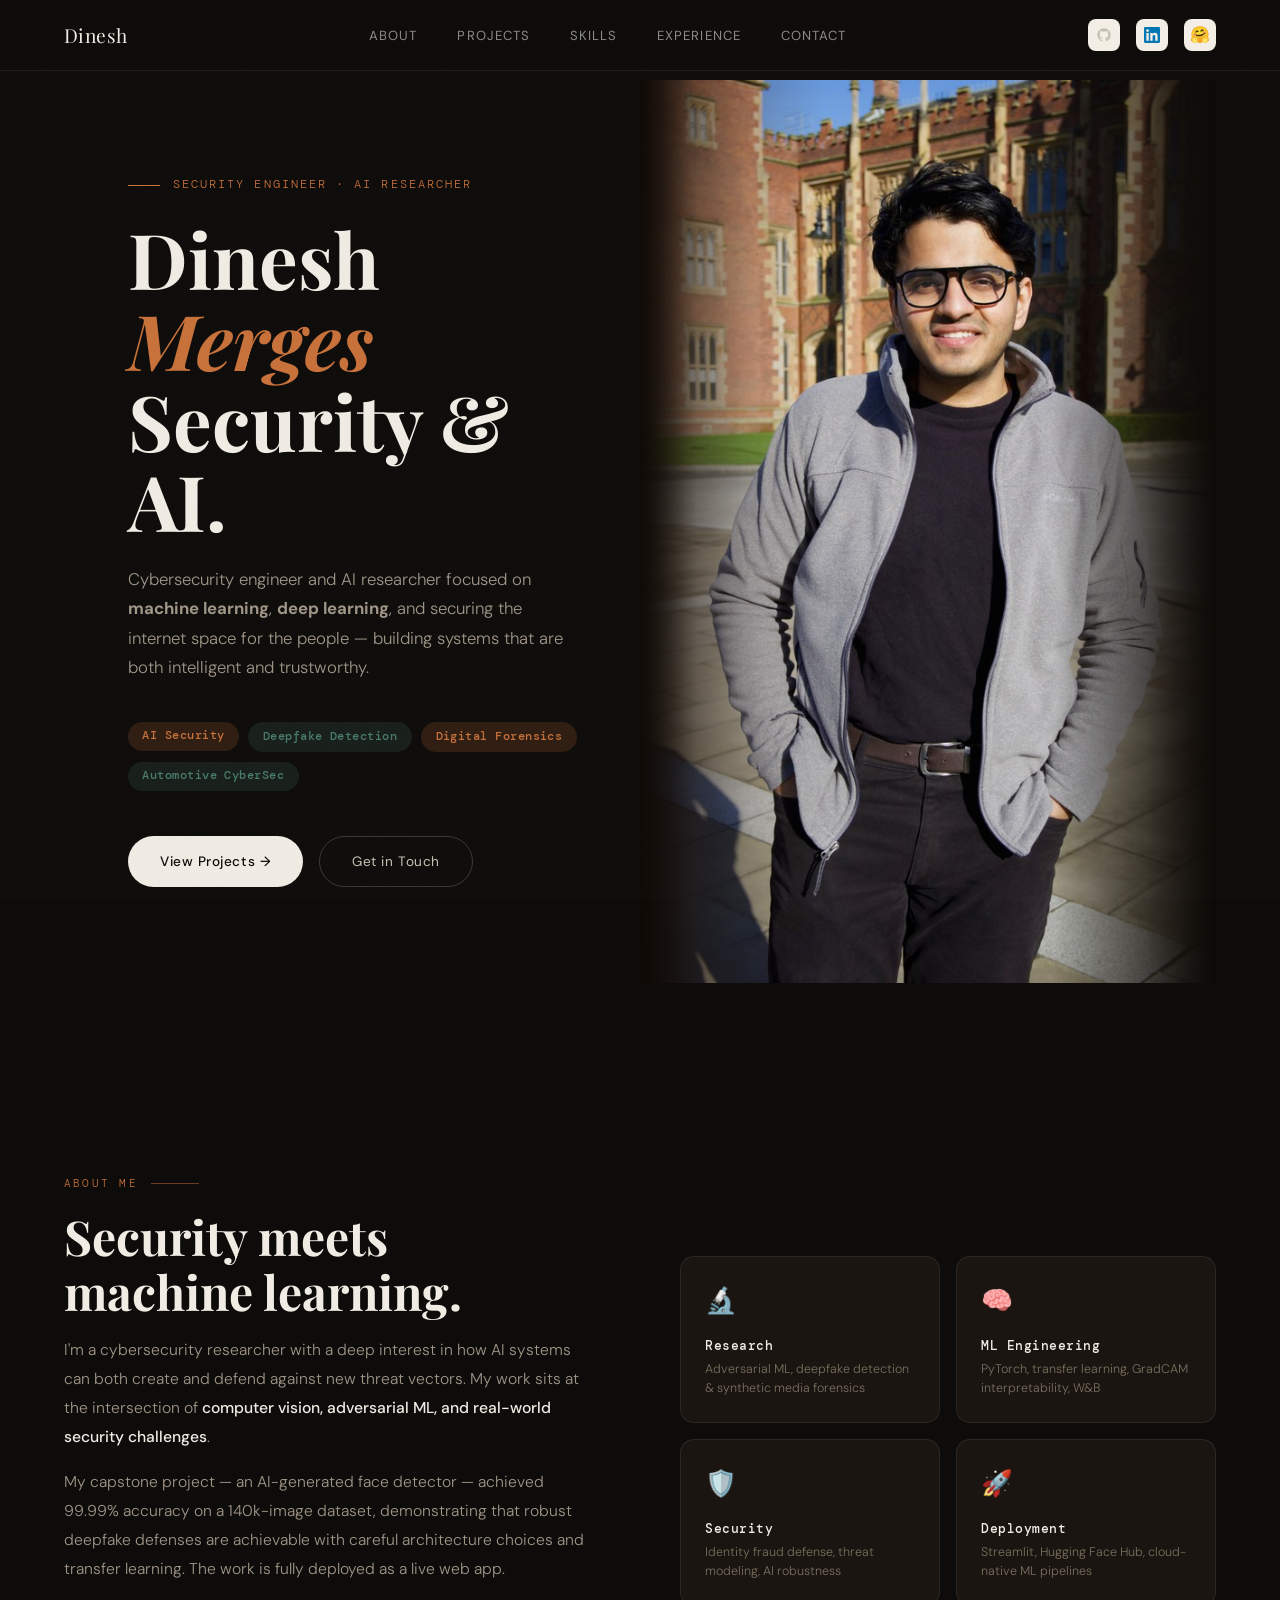
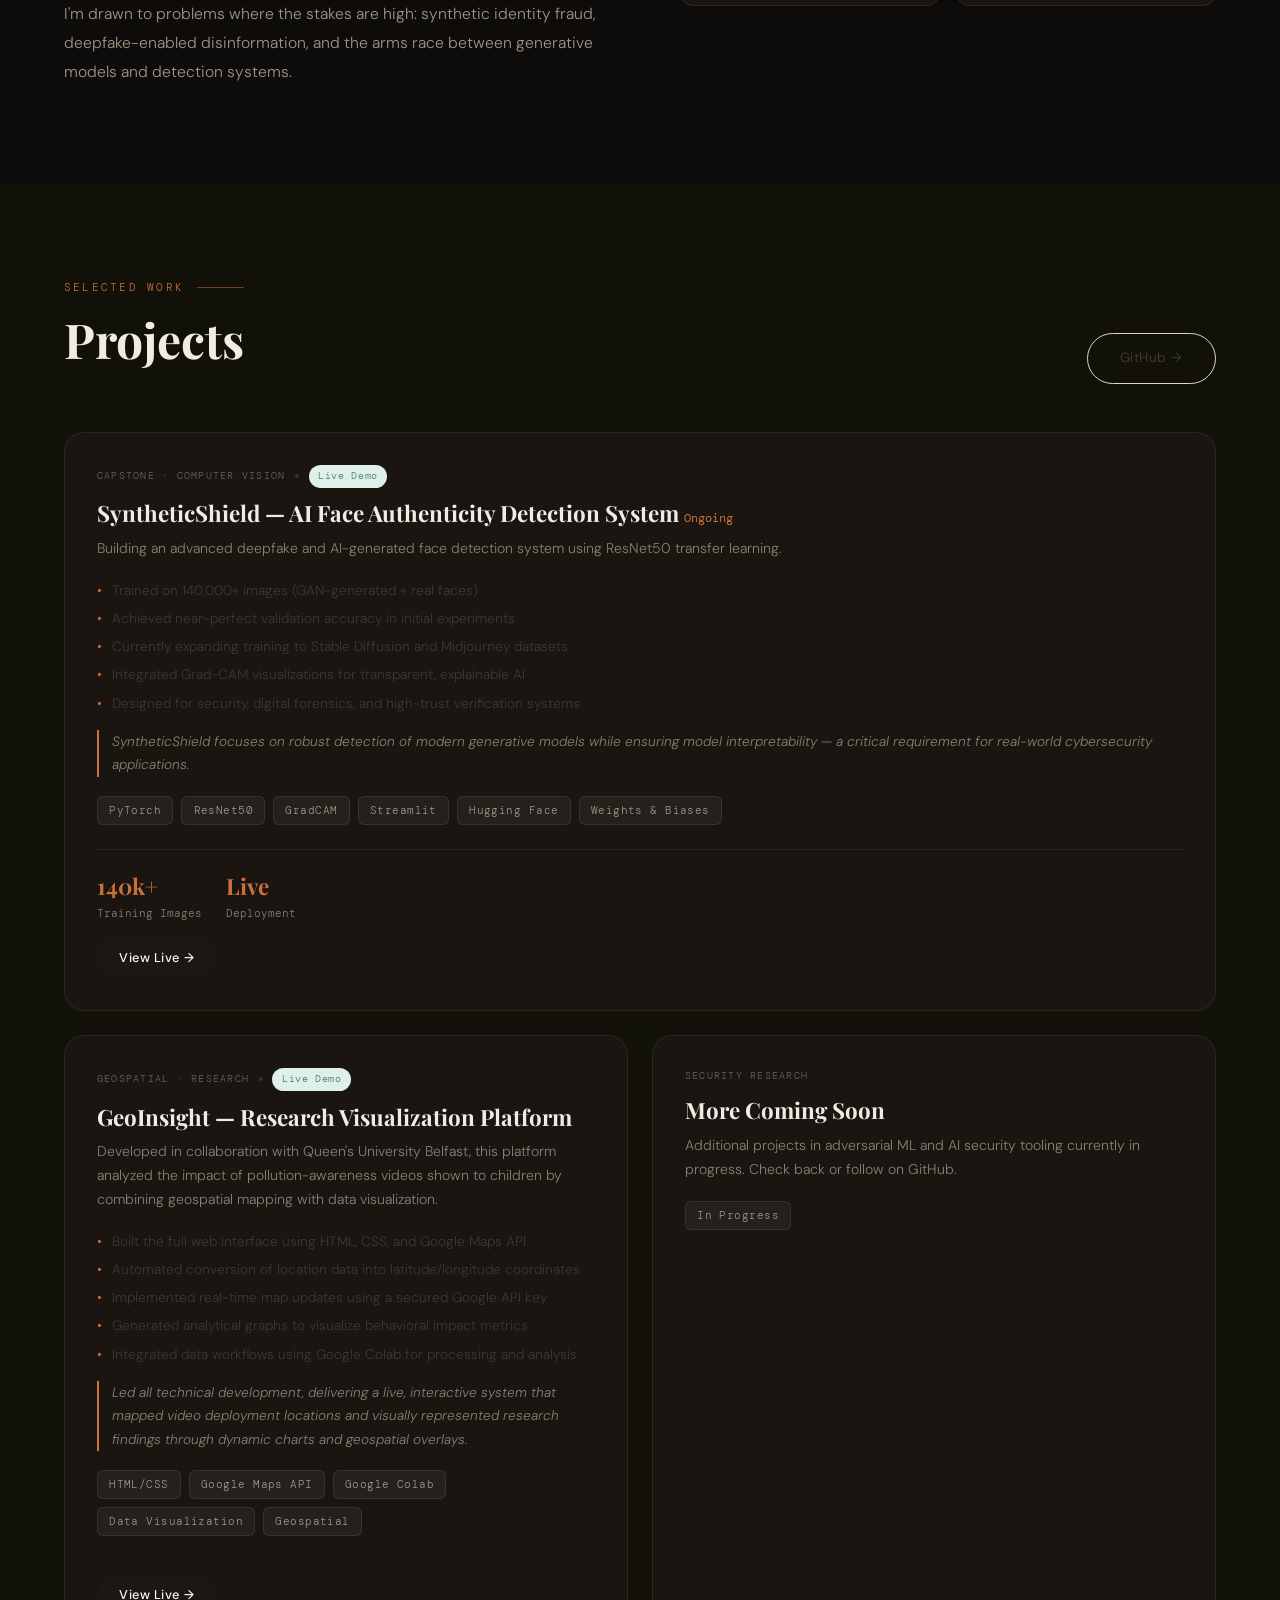
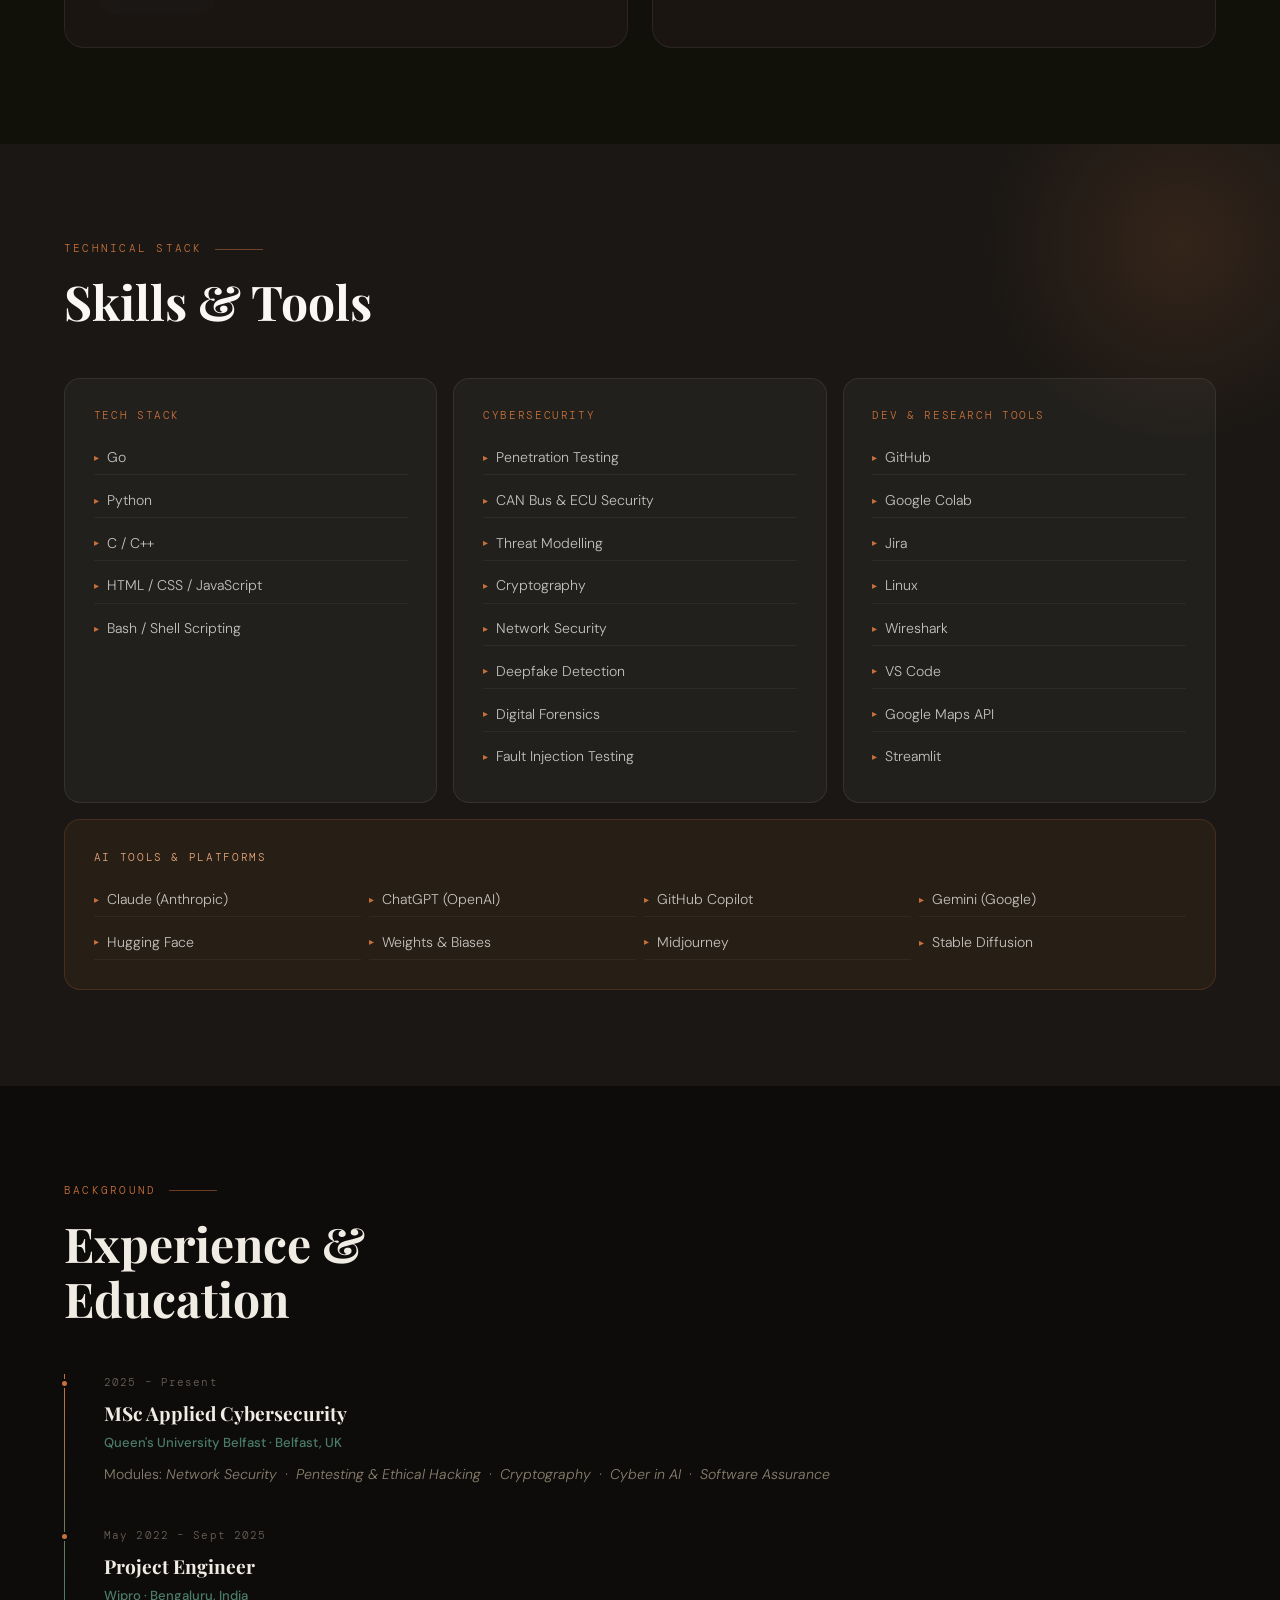
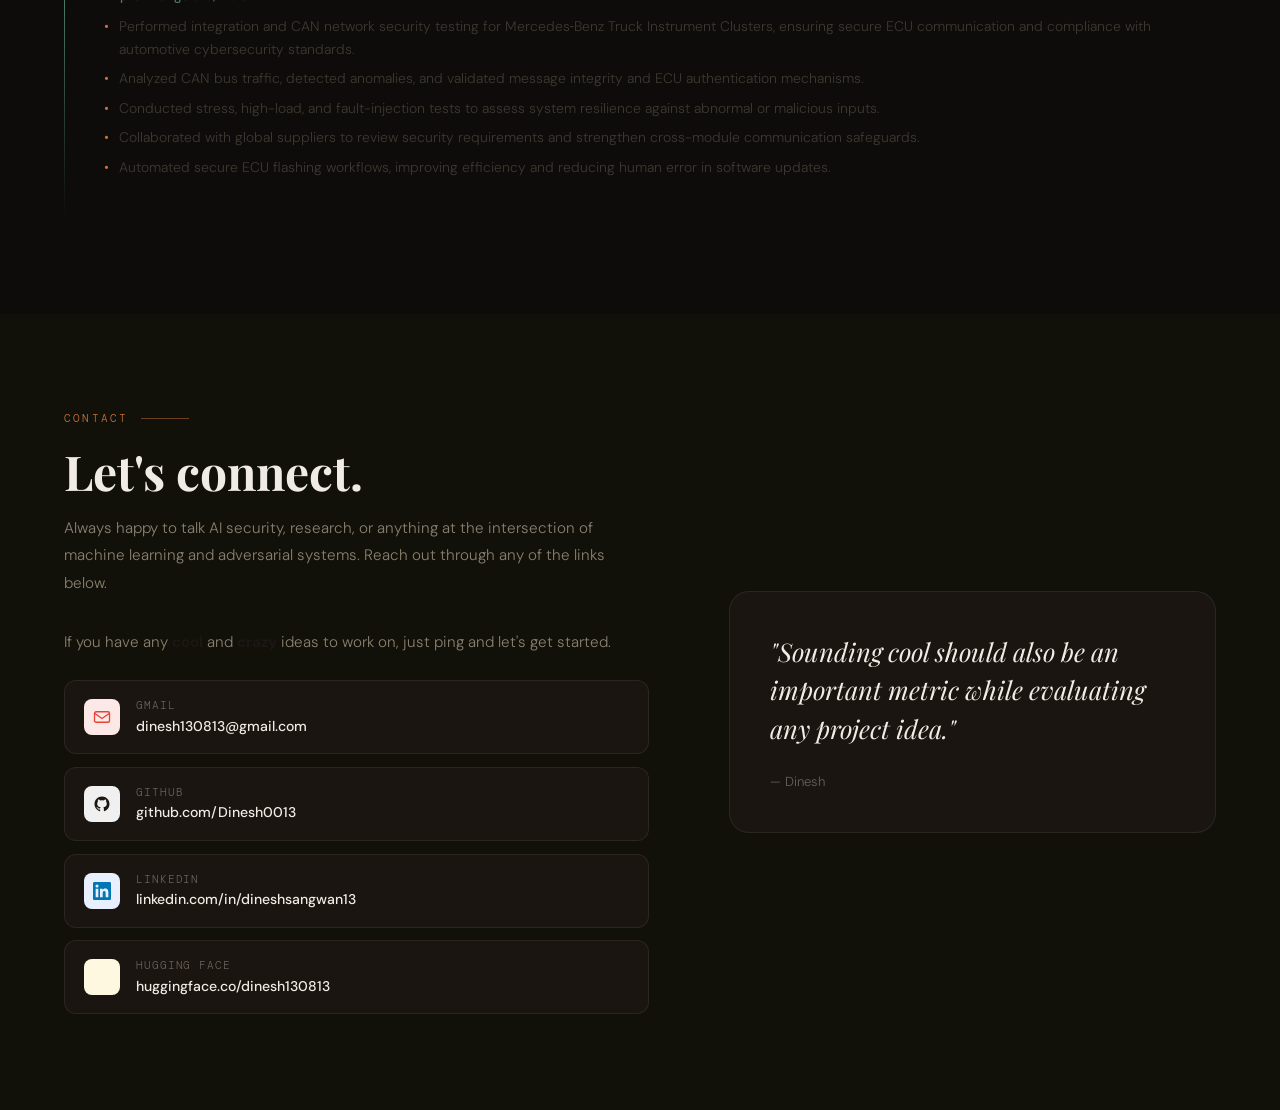
==== index.html @ 67925433 "Refactor styles for dark theme support Updated various styles for dark theme compatibility, includin" ====
<!DOCTYPE html>
<html lang="en">
<head>
<meta charset="UTF-8"/>
<meta name="viewport" content="width=device-width, initial-scale=1.0"/>
<title>Dinesh — AI Security Researcher</title>
<link href="https://fonts.googleapis.com/css2?family=Playfair+Display:ital,wght@0,400;0,700;1,400&family=DM+Sans:wght@300;400;500&family=DM+Mono:wght@400;500&display=swap" rel="stylesheet"/>
<style>
  :root {
    --cream: #faf8f4;
    --warm: #f4efe6;
    --paper: #ede8de;
    --ink: #1a1714;
    --ink2: #3d3830;
    --muted: #8a8070;
    --accent: #c8713a;
    --accent2: #4a7c6b;
    --accent-light: #f5e6d8;
    --accent2-light: #dff0ea;
    --border: #ddd6c8;
    --shadow: rgba(26,23,20,0.08);
  }

  *, *::before, *::after { box-sizing: border-box; margin: 0; padding: 0; }
  html { scroll-behavior: smooth; }

  body {
    background: var(--cream);
    color: var(--ink);
    font-family: 'DM Sans', sans-serif;
    font-weight: 300;
    overflow-x: hidden;
    line-height: 1.6;
  }

  /* ── NOISE TEXTURE OVERLAY ── */
  body::before {
    content: '';
    position: fixed;
    inset: 0;
    opacity: 0.025;
    background-image: url("data:image/svg+xml,%3Csvg viewBox='0 0 256 256' xmlns='http://www.w3.org/2000/svg'%3E%3Cfilter id='noise'%3E%3CfeTurbulence type='fractalNoise' baseFrequency='0.9' numOctaves='4' stitchTiles='stitch'/%3E%3C/filter%3E%3Crect width='100%25' height='100%25' filter='url(%23noise)'/%3E%3C/svg%3E");
    background-size: 200px 200px;
    pointer-events: none;
    z-index: 9999;
  }

  /* ── NAV ── */
  nav {
    position: fixed;
    top: 0; left: 0; right: 0;
    z-index: 100;
    display: flex;
    align-items: center;
    justify-content: space-between;
    padding: 1.2rem 4rem;
    background: rgba(250,248,244,0.9);
    backdrop-filter: blur(12px);
    border-bottom: 1px solid var(--border);
  }

  .nav-logo {
    font-family: 'Playfair Display', serif;
    font-size: 1.2rem;
    color: var(--ink);
    text-decoration: none;
    letter-spacing: 0.02em;
  }

  .nav-links {
    display: flex;
    gap: 2.5rem;
    list-style: none;
  }

  .nav-links a {
    text-decoration: none;
    color: var(--muted);
    font-size: 0.82rem;
    font-weight: 400;
    letter-spacing: 0.08em;
    text-transform: uppercase;
    transition: color 0.2s;
  }

  .nav-links a:hover { color: var(--accent); }

  /* ── HERO ── */
  .hero {
    display: grid;
    grid-template-columns: 1fr 1fr;
    padding-top: 80px;
  }

  .hero-left {
    display: flex;
    flex-direction: column;
    justify-content: center;
    padding: 6rem 3rem 6rem 4rem;
    position: relative;
  }

  .hero-eyebrow {
    font-family: 'DM Mono', monospace;
    font-size: 0.72rem;
    color: var(--accent);
    letter-spacing: 0.18em;
    text-transform: uppercase;
    margin-bottom: 1.5rem;
    display: flex;
    align-items: center;
    gap: 0.8rem;
  }

  .hero-eyebrow::before {
    content: '';
    display: block;
    width: 2rem;
    height: 1px;
    background: var(--accent);
  }

  h1 {
    font-family: 'Playfair Display', serif;
    font-size: clamp(3.5rem, 6vw, 5.5rem);
    font-weight: 700;
    line-height: 1.05;
    color: var(--ink);
    margin-bottom: 1.5rem;
  }

  h1 em {
    font-style: italic;
    color: var(--accent);
  }

  .hero-desc {
    font-size: 1.05rem;
    color: var(--ink2);
    max-width: 440px;
    line-height: 1.75;
    margin-bottom: 2.5rem;
  }

  .hero-tags {
    display: flex;
    flex-wrap: wrap;
    gap: 0.6rem;
    margin-bottom: 2.8rem;
  }

  .tag {
    background: var(--accent-light);
    color: var(--accent);
    font-size: 0.72rem;
    font-weight: 500;
    padding: 0.35rem 0.9rem;
    border-radius: 100px;
    letter-spacing: 0.04em;
    font-family: 'DM Mono', monospace;
  }

  .tag.green {
    background: var(--accent2-light);
    color: var(--accent2);
  }

  .hero-ctas {
    display: flex;
    gap: 1rem;
  }

  .btn-primary {
    background: var(--ink);
    color: var(--cream);
    padding: 0.85rem 2rem;
    border-radius: 100px;
    text-decoration: none;
    font-size: 0.85rem;
    font-weight: 500;
    letter-spacing: 0.04em;
    transition: background 0.25s, transform 0.2s;
    display: inline-flex;
    align-items: center;
    gap: 0.5rem;
  }

  .btn-primary:hover {
    background: var(--accent);
    transform: translateY(-2px);
  }

  .btn-outline {
    border: 1.5px solid var(--border);
    color: var(--ink2);
    padding: 0.85rem 2rem;
    border-radius: 100px;
    text-decoration: none;
    font-size: 0.85rem;
    font-weight: 400;
    letter-spacing: 0.04em;
    transition: border-color 0.25s, color 0.25s, transform 0.2s;
  }

  .btn-outline:hover {
    border-color: var(--accent);
    color: var(--accent);
    transform: translateY(-2px);
  }

  /* ── HERO RIGHT (photo) ── */
  .hero-right {
    position: relative;
    overflow: hidden;
    background: var(--warm);
  }

  .hero-photo-wrap {
    position: absolute;
    inset: 0;
  }

  .hero-photo-wrap img {
    width: 100%;
    height: 100%;
    object-fit: cover;
    object-position: center top;
    display: block;
  }

  /* Warm overlay for the photo */
  .hero-photo-wrap::after {
    content: '';
    position: absolute;
    inset: 0;
    background: linear-gradient(160deg, transparent 50%, rgba(250,248,244,0.3) 100%);
  }

  /* Decorative accent block */
  .hero-accent-block {
    position: absolute;
    bottom: 2.5rem;
    right: 2.5rem;
    background: var(--cream);
    padding: 1.2rem 1.6rem;
    border-radius: 12px;
    box-shadow: 0 8px 32px var(--shadow);
    z-index: 2;
  }

  .hero-stat-num {
    font-family: 'Playfair Display', serif;
    font-size: 2rem;
    font-weight: 700;
    color: var(--accent);
    line-height: 1;
  }

  .hero-stat-label {
    font-size: 0.72rem;
    color: var(--muted);
    letter-spacing: 0.05em;
    margin-top: 0.2rem;
    font-family: 'DM Mono', monospace;
  }

  /* ── SECTION BASE ── */
  section {
    padding: 6rem 4rem;
  }

  .section-label {
    font-family: 'DM Mono', monospace;
    font-size: 0.7rem;
    color: var(--accent);
    letter-spacing: 0.2em;
    text-transform: uppercase;
    margin-bottom: 1rem;
    display: flex;
    align-items: center;
    gap: 0.8rem;
  }

  .section-label::after {
    content: '';
    flex: 1;
    max-width: 3rem;
    height: 1px;
    background: var(--accent);
    opacity: 0.5;
  }

  h2 {
    font-family: 'Playfair Display', serif;
    font-size: clamp(2rem, 4vw, 3rem);
    font-weight: 700;
    line-height: 1.15;
    margin-bottom: 1rem;
  }

  /* ── ABOUT ── */
  .about {
    background: #0e0c0a;
    display: grid;
    grid-template-columns: 1fr 1fr;
    gap: 5rem;
    align-items: center;
  }

  .about-text p {
    color: #a09688;
    line-height: 1.85;
    font-size: 0.98rem;
    margin-bottom: 1rem;
  }

  .about-text p:last-child { margin-bottom: 0; }

  .about-text strong {
    color: #f0ece4;
    font-weight: 500;
  }

  .about-cards {
    display: grid;
    grid-template-columns: 1fr 1fr;
    gap: 1rem;
  }

  .about-card {
    background: #1a1510;
    border-radius: 14px;
    padding: 1.5rem;
    border: 1px solid rgba(255,255,255,0.08);
    transition: transform 0.25s, box-shadow 0.25s;
  }

  .about-card:hover {
    transform: translateY(-4px);
    box-shadow: 0 12px 40px var(--shadow);
  }

  .about-card-icon {
    font-size: 1.6rem;
    margin-bottom: 0.8rem;
  }

  .about-card h3 {
    font-size: 0.82rem;
    font-weight: 500;
    color: #f0ece4;
    margin-bottom: 0.3rem;
    font-family: 'DM Mono', monospace;
    letter-spacing: 0.04em;
  }

  .about-card p {
    font-size: 0.78rem;
    color: #7a7060;
    line-height: 1.5;
  }

  /* ── PROJECTS ── */
  .projects { background: #111009; }

  .projects-header {
    display: flex;
    justify-content: space-between;
    align-items: flex-end;
    margin-bottom: 3rem;
  }

  .projects-grid {
    display: grid;
    grid-template-columns: 1fr 1fr;
    gap: 1.5rem;
  }

  .project-card {
    background: #1a1510;
    border-radius: 20px;
    overflow: hidden;
    border: 1px solid rgba(255,255,255,0.07);
    transition: transform 0.3s, box-shadow 0.3s;
    position: relative;
  }

  .project-card:hover {
    transform: translateY(-6px);
    box-shadow: 0 20px 60px rgba(0,0,0,0.5);
  }

  .project-card.featured {
    grid-column: 1 / -1;
    display: block;
  }

  .project-visual {
    display: none;
  }

  .project-card.featured .project-visual {
    display: none;
  }

  /* Animated gradient background for project cards */
  .project-visual::before {
    content: '';
    position: absolute;
    inset: 0;
    background: conic-gradient(from 0deg at 50% 50%, var(--accent-light), var(--accent2-light), var(--paper), var(--accent-light));
    animation: spin 12s linear infinite;
    opacity: 0.5;
  }

  @keyframes spin {
    to { transform: rotate(360deg); }
  }

  .project-visual-icon {
    position: relative;
    z-index: 1;
    font-size: 3.5rem;
    filter: drop-shadow(0 4px 12px rgba(0,0,0,0.1));
  }

  .project-body {
    padding: 2rem;
  }

  .project-meta {
    display: flex;
    align-items: center;
    gap: 0.6rem;
    margin-bottom: 0.8rem;
  }

  .project-type {
    font-family: 'DM Mono', monospace;
    font-size: 0.65rem;
    letter-spacing: 0.12em;
    text-transform: uppercase;
    color: var(--muted);
  }

  .project-dot { width: 4px; height: 4px; border-radius: 50%; background: var(--border); }

  .project-status {
    font-size: 0.65rem;
    background: var(--accent2-light);
    color: var(--accent2);
    padding: 0.2rem 0.6rem;
    border-radius: 100px;
    font-family: 'DM Mono', monospace;
    letter-spacing: 0.06em;
  }

  .project-body h3 {
    font-family: 'Playfair Display', serif;
    font-size: 1.4rem;
    font-weight: 700;
    margin-bottom: 0.6rem;
    line-height: 1.2;
  }

  .project-body p {
    font-size: 0.88rem;
    color: #8a8070;
    line-height: 1.7;
    margin-bottom: 1.2rem;
  }

  .project-tech {
    display: flex;
    flex-wrap: wrap;
    gap: 0.5rem;
    margin-bottom: 1.5rem;
  }

  .tech-pill {
    background: rgba(255,255,255,0.05);
    color: #a09688;
    font-size: 0.68rem;
    padding: 0.3rem 0.7rem;
    border-radius: 6px;
    font-family: 'DM Mono', monospace;
    border: 1px solid rgba(255,255,255,0.08);
    letter-spacing: 0.04em;
  }

  .project-stat-row {
    display: flex;
    gap: 1.5rem;
    padding-top: 1.2rem;
    border-top: 1px solid rgba(255,255,255,0.07);
  }

  .project-stat .val {
    font-family: 'Playfair Display', serif;
    font-size: 1.4rem;
    font-weight: 700;
    color: var(--accent);
  }

  .project-stat .lbl {
    font-size: 0.68rem;
    color: var(--muted);
    font-family: 'DM Mono', monospace;
  }

  /* ── SKILLS ── */
  .skills {
    background: var(--ink);
    color: var(--cream);
    position: relative;
    overflow: hidden;
  }

  .skills::before {
    content: '';
    position: absolute;
    top: -100px; right: -100px;
    width: 400px; height: 400px;
    background: radial-gradient(circle, rgba(200,113,58,0.15), transparent 70%);
    border-radius: 50%;
  }

  .skills .section-label { color: var(--accent); }
  .skills h2 { color: var(--cream); }

  .skills-grid {
    display: grid;
    grid-template-columns: repeat(3, 1fr);
    gap: 1rem;
    margin-top: 3rem;
  }

  .skill-group {
    background: rgba(255,255,255,0.04);
    border: 1px solid rgba(255,255,255,0.08);
    border-radius: 16px;
    padding: 1.8rem;
    transition: background 0.25s;
  }

  .skill-group:hover {
    background: rgba(255,255,255,0.07);
  }

  .skill-group-label {
    font-family: 'DM Mono', monospace;
    font-size: 0.68rem;
    letter-spacing: 0.15em;
    text-transform: uppercase;
    color: var(--accent);
    margin-bottom: 1rem;
  }

  .skill-list {
    list-style: none;
    display: flex;
    flex-direction: column;
    gap: 0.5rem;
  }

  .skill-list li {
    font-size: 0.88rem;
    color: rgba(250,248,244,0.75);
    display: flex;
    align-items: center;
    gap: 0.5rem;
    padding: 0.35rem 0;
    border-bottom: 1px solid rgba(255,255,255,0.05);
  }

  .skill-list li:last-child { border-bottom: none; }

  .skill-list li::before {
    content: '▸';
    color: var(--accent);
    font-size: 0.6rem;
    flex-shrink: 0;
  }

  /* ── EXPERIENCE ── */
  .experience { background: #0e0c0a; }

  .timeline {
    margin-top: 3rem;
    position: relative;
  }

  .timeline::before {
    content: '';
    position: absolute;
    left: 0;
    top: 0; bottom: 0;
    width: 1px;
    background: linear-gradient(to bottom, var(--accent), var(--accent2), transparent);
  }

  .timeline-item {
    padding-left: 2.5rem;
    padding-bottom: 2.5rem;
    position: relative;
  }

  .timeline-item::before {
    content: '';
    position: absolute;
    left: -4px;
    top: 5px;
    width: 9px; height: 9px;
    border-radius: 50%;
    background: var(--accent);
    border: 2px solid #0e0c0a;
  }

  .timeline-date {
    font-family: 'DM Mono', monospace;
    font-size: 0.7rem;
    color: #6a6058;
    letter-spacing: 0.1em;
    margin-bottom: 0.4rem;
  }

  .timeline-item h3 {
    font-family: 'Playfair Display', serif;
    font-size: 1.2rem;
    font-weight: 700;
    margin-bottom: 0.2rem;
  }

  .timeline-item .org {
    font-size: 0.82rem;
    color: var(--accent2);
    font-weight: 500;
    margin-bottom: 0.6rem;
  }

  .timeline-item p {
    font-size: 0.88rem;
    color: #8a8070;
    line-height: 1.7;
  }

  /* ── CONTACT ── */
  .contact {
    background: #111009;
    display: grid;
    grid-template-columns: 1.2fr 1fr;
    gap: 5rem;
    align-items: center;
  }

  .contact-left h2 { margin-bottom: 1rem; }

  .contact-left p {
    font-size: 0.95rem;
    color: #8a8070;
    line-height: 1.8;
    margin-bottom: 2rem;
  }

  .contact-links {
    display: flex;
    flex-direction: column;
    gap: 0.8rem;
  }

  .contact-link {
    display: flex;
    align-items: center;
    gap: 1rem;
    padding: 1rem 1.2rem;
    background: #1a1510;
    border-radius: 12px;
    text-decoration: none;
    border: 1px solid rgba(255,255,255,0.07);
    transition: border-color 0.2s, transform 0.2s;
    color: #f0ece4;
  }

  .contact-link:hover {
    border-color: var(--accent);
    transform: translateX(4px);
  }

  .contact-link-icon {
    width: 36px; height: 36px;
    background: rgba(200,113,58,0.15);
    border-radius: 8px;
    display: flex;
    align-items: center;
    justify-content: center;
    font-size: 1rem;
    flex-shrink: 0;
  }

  .contact-link-text .label {
    font-size: 0.68rem;
    color: #6a6058;
    font-family: 'DM Mono', monospace;
    letter-spacing: 0.08em;
    text-transform: uppercase;
  }

  .contact-link-text .value {
    font-size: 0.88rem;
    font-weight: 500;
    color: #f0ece4;
  }

  .contact-right {
    background: #1a1510;
    border-radius: 20px;
    padding: 2.5rem;
    border: 1px solid rgba(255,255,255,0.07);
  }

  .contact-right p {
    font-family: 'Playfair Display', serif;
    font-size: 1.6rem;
    font-style: italic;
    color: #f0ece4;
    line-height: 1.5;
    margin-bottom: 1.5rem;
  }

  .contact-right .signature {
    font-size: 0.82rem;
    color: #6a6058;
  }

  /* ── FOOTER ── */
  footer {
    background: var(--ink);
    color: rgba(250,248,244,0.4);
    padding: 2rem 4rem;
    display: flex;
    align-items: center;
    justify-content: space-between;
    font-size: 0.78rem;
    font-family: 'DM Mono', monospace;
    letter-spacing: 0.06em;
  }

  footer span { color: var(--accent); }

  /* ── ANIMATIONS ── */
  @keyframes fadeUp {
    from { opacity: 0; transform: translateY(24px); }
    to   { opacity: 1; transform: translateY(0); }
  }

  .hero-left > * {
    animation: fadeUp 0.7s ease forwards;
    opacity: 0;
  }

  .hero-eyebrow  { animation-delay: 0.1s; }
  .hero-left h1  { animation-delay: 0.25s; }
  .hero-desc     { animation-delay: 0.4s; }
  .hero-tags     { animation-delay: 0.55s; }
  .hero-ctas     { animation-delay: 0.7s; }

  /* ── RESPONSIVE ── */
  @media (max-width: 900px) {
    nav { padding: 1rem 2rem; }
    .nav-links { gap: 1.5rem; }
    .hero { grid-template-columns: 1fr; min-height: auto; }
    .hero-right { height: 400px; }
    .hero-left { padding: 5rem 2rem 3rem; }
    section { padding: 4rem 2rem; }
    .about, .contact { grid-template-columns: 1fr; gap: 2.5rem; }
    .skills-grid { grid-template-columns: 1fr 1fr; }
    .projects-grid { grid-template-columns: 1fr; }
    .project-card.featured { grid-template-columns: 1fr; }
    footer { flex-direction: column; gap: 0.5rem; text-align: center; }
  }

  .nav-social {
    display: flex;
    align-items: center;
    gap: 1rem;
  }
  .nav-social a {
    display: flex;
    align-items: center;
    justify-content: center;
    width: 32px; height: 32px;
    border-radius: 8px;
    background: var(--warm);
    border: 1px solid var(--border);
    transition: border-color 0.2s, transform 0.2s;
    color: var(--ink2);
    text-decoration: none;
  }
  .nav-social a:hover {
    border-color: var(--accent);
    transform: translateY(-2px);
  }



  /* ── GLOBAL DARK SECTION TEXT ── */
  .projects h2, .projects .section-label,
  .experience h2, .experience .section-label,
  .contact h2, .contact .section-label,
  .project-body h3, .timeline-item h3 {
    color: #f0ece4;
  }
  .projects .section-label,
  .experience .section-label,
  .contact .section-label { color: var(--accent); }
  .project-type { color: #6a6058 !important; }
  .project-dot { background: rgba(255,255,255,0.12) !important; }
  body { background: #0e0c0a; }

  /* ── ABOUT DARK THEME ── */
  .about h2 { color: #f0ece4; }
  .about .section-label { color: var(--accent); }
  .about-card:hover { box-shadow: 0 12px 40px rgba(0,0,0,0.5); }

  /* ── DARK HERO + NAV ── */
  nav,
  .hero,
  .hero-left {
    --ink: #f0ece4;
    --ink2: #c9c2b4;
    --muted: #8a8a8a;
    --border: rgba(255,255,255,0.12);
    --accent-light: rgba(200,113,58,0.18);
    --accent2-light: rgba(74,124,107,0.18);
    --shadow: rgba(0,0,0,0.4);
  }

  nav {
    background: rgba(14,12,10,0.88) !important;
    border-bottom: 1px solid rgba(255,255,255,0.07) !important;
  }

  .nav-logo { color: var(--ink) !important; }
  .nav-links a { color: var(--muted) !important; }
  .nav-links a:hover { color: var(--accent) !important; }

  .hero {
    background: #0e0c0a;
  }

  .hero-left {
    background: #0e0c0a;
  }

  .hero-left h1 { color: #f0ece4 !important; }
  .hero-left .hero-desc { color: #a09688 !important; }

  .hero-left .btn-primary {
    background: #f0ece4 !important;
    color: #0e0c0a !important;
  }
  .hero-left .btn-primary:hover {
    background: var(--accent) !important;
    color: #f0ece4 !important;
  }
  .hero-left .btn-outline {
    border-color: rgba(255,255,255,0.18) !important;
    color: #c9c2b4 !important;
  }
  .hero-left .btn-outline:hover {
    border-color: var(--accent) !important;
    color: var(--accent) !important;
  }

  /* Fade edges of photo into the dark background */
  .hero-right {
    background: #0e0c0a;
  }

  .hero-photo-wrap img {
    filter: brightness(0.97) saturate(1.0);
    /* Mask fades gently on left and softly on right — image stays vivid in center */
    -webkit-mask-image: linear-gradient(
      to right,
      transparent 0%,
      rgba(0,0,0,0.85) 10%,
      black 22%,
      black 72%,
      rgba(0,0,0,0.6) 85%,
      transparent 100%
    );
    mask-image: linear-gradient(
      to right,
      transparent 0%,
      rgba(0,0,0,0.85) 10%,
      black 22%,
      black 72%,
      rgba(0,0,0,0.6) 85%,
      transparent 100%
    );
    transition: filter 0.4s ease;
  }

  /* Warm colour overlay on left — picks up amber/brown from photo skin tones */
  .hero-photo-wrap::before {
    content: '';
    position: absolute;
    inset: 0;
    z-index: 1;
    background: linear-gradient(
      to right,
      rgba(14,9,5,0.9) 0%,
      rgba(30,18,10,0.5) 8%,
      rgba(40,25,14,0.2) 18%,
      transparent 32%
    );
  }

  /* Subtle right edge fade with dark warm tone */
  .hero-photo-wrap::after {
    background: linear-gradient(
      to left,
      rgba(12,8,5,0.75) 0%,
      rgba(20,13,8,0.3) 12%,
      transparent 30%
    ) !important;
    z-index: 1;
  }

  /* Accent stat block dark style */
  .hero-accent-block {
    background: rgba(25,22,18,0.92) !important;
    border: 1px solid rgba(255,255,255,0.08) !important;
  }

  .hero-stat-label { color: #8a8a8a !important; }


  </style>
</head>
<body>

<!-- NAV -->
<nav>
  <a href="#" class="nav-logo">Dinesh</a>
  <ul class="nav-links">
    <li><a href="#about">About</a></li>
    <li><a href="#projects">Projects</a></li>
    <li><a href="#skills">Skills</a></li>
    <li><a href="#experience">Experience</a></li>
    <li><a href="#contact">Contact</a></li>
  </ul>
  <div class="nav-social">
    <a href="https://github.com/Dinesh0013" target="_blank" title="GitHub">
      <svg width="16" height="16" viewBox="0 0 24 24" fill="currentColor"><path d="M12 2C6.477 2 2 6.484 2 12.017c0 4.425 2.865 8.18 6.839 9.504.5.092.682-.217.682-.483 0-.237-.008-.868-.013-1.703-2.782.605-3.369-1.343-3.369-1.343-.454-1.158-1.11-1.466-1.11-1.466-.908-.62.069-.608.069-.608 1.003.07 1.531 1.032 1.531 1.032.892 1.53 2.341 1.088 2.91.832.092-.647.35-1.088.636-1.338-2.22-.253-4.555-1.113-4.555-4.951 0-1.093.39-1.988 1.029-2.688-.103-.253-.446-1.272.098-2.65 0 0 .84-.27 2.75 1.026A9.564 9.564 0 0112 6.844c.85.004 1.705.115 2.504.337 1.909-1.296 2.747-1.027 2.747-1.027.546 1.379.202 2.398.1 2.651.64.7 1.028 1.595 1.028 2.688 0 3.848-2.339 4.695-4.566 4.943.359.309.678.92.678 1.855 0 1.338-.012 2.419-.012 2.747 0 .268.18.58.688.482A10.019 10.019 0 0022 12.017C22 6.484 17.522 2 12 2z"/></svg>
    </a>
    <a href="https://www.linkedin.com/in/dineshsangwan13/" target="_blank" title="LinkedIn">
      <svg width="16" height="16" viewBox="0 0 24 24" fill="#0077B5"><path d="M20.447 20.452h-3.554v-5.569c0-1.328-.027-3.037-1.852-3.037-1.853 0-2.136 1.445-2.136 2.939v5.667H9.351V9h3.414v1.561h.046c.477-.9 1.637-1.85 3.37-1.85 3.601 0 4.267 2.37 4.267 5.455v6.286zM5.337 7.433a2.062 2.062 0 01-2.063-2.065 2.064 2.064 0 112.063 2.065zm1.782 13.019H3.555V9h3.564v11.452zM22.225 0H1.771C.792 0 0 .774 0 1.729v20.542C0 23.227.792 24 1.771 24h20.451C23.2 24 24 23.227 24 22.271V1.729C24 .774 23.2 0 22.222 0h.003z"/></svg>
    </a>
    <a href="https://huggingface.co/dinesh130813" target="_blank" title="Hugging Face" style="font-size:1rem;">🤗</a>
  </div>
</nav>

<!-- HERO -->
<section class="hero" id="hero">
  <div class="hero-left">
    <div class="hero-eyebrow">Security Engineer · AI Researcher</div>
    <h1>Dinesh<br><em>Merges</em><br>Security &amp; AI.</h1>
    <p class="hero-desc">
      Cybersecurity engineer and AI researcher focused on <strong>machine learning</strong>, <strong>deep learning</strong>, and securing the internet space for the people — building systems that are both intelligent and trustworthy.
    </p>
    <div class="hero-tags">
      <span class="tag">AI Security</span>
      <span class="tag green">Deepfake Detection</span>
      <span class="tag">Digital Forensics</span>
      <span class="tag green">Automotive CyberSec</span>
    </div>
    <div class="hero-ctas">
      <a href="#projects" class="btn-primary">View Projects →</a>
      <a href="#contact" class="btn-outline">Get in Touch</a>
    </div>
  </div>

  <div class="hero-right">
    <div class="hero-photo-wrap">
      <img src="[data-uri]" alt="Dinesh"/>
    </div>
  </div>
  </div>
</section>

<!-- ABOUT -->
<section class="about" id="about">
  <div class="about-text">
    <div class="section-label">About Me</div>
    <h2>Security meets<br>machine learning.</h2>
    <p>
      I'm a cybersecurity researcher with a deep interest in how AI systems can both create and defend against new threat vectors. My work sits at the intersection of <strong>computer vision, adversarial ML, and real-world security challenges</strong>.
    </p>
    <p>
      My capstone project — an AI-generated face detector — achieved 99.99% accuracy on a 140k-image dataset, demonstrating that robust deepfake defenses are achievable with careful architecture choices and transfer learning. The work is fully deployed as a live web app.
    </p>
    <p>
      I'm drawn to problems where the stakes are high: synthetic identity fraud, deepfake-enabled disinformation, and the arms race between generative models and detection systems.
    </p>
  </div>
  <div class="about-cards">
    <div class="about-card">
      <div class="about-card-icon">🔬</div>
      <h3>Research</h3>
      <p>Adversarial ML, deepfake detection & synthetic media forensics</p>
    </div>
    <div class="about-card">
      <div class="about-card-icon">🧠</div>
      <h3>ML Engineering</h3>
      <p>PyTorch, transfer learning, GradCAM interpretability, W&B</p>
    </div>
    <div class="about-card">
      <div class="about-card-icon">🛡️</div>
      <h3>Security</h3>
      <p>Identity fraud defense, threat modeling, AI robustness</p>
    </div>
    <div class="about-card">
      <div class="about-card-icon">🚀</div>
      <h3>Deployment</h3>
      <p>Streamlit, Hugging Face Hub, cloud-native ML pipelines</p>
    </div>
  </div>
</section>

<!-- PROJECTS -->
<section class="projects" id="projects">
  <div class="projects-header">
    <div>
      <div class="section-label">Selected Work</div>
      <h2>Projects</h2>
    </div>
    <a href="https://github.com/Dinesh0013" class="btn-outline" target="_blank">GitHub →</a>
  </div>

  <div class="projects-grid">

    <!-- FEATURED PROJECT -->
    <div class="project-card featured">
      <div class="project-visual">
        <span class="project-visual-icon">🤖</span>
      </div>
      <div class="project-body">
        <div class="project-meta">
          <span class="project-type">Capstone · Computer Vision</span>
          <span class="project-dot"></span>
          <span class="project-status">Live Demo</span>
        </div>
        <h3>SyntheticShield — AI Face Authenticity Detection System <span style="font-size:0.75rem;font-family:'DM Mono',monospace;color:var(--accent);font-weight:400;font-style:normal;">Ongoing</span></h3>
        <p>
          Building an advanced deepfake and AI-generated face detection system using ResNet50 transfer learning.
        </p>
        <ul style="list-style:none;margin:0 0 1rem 0;padding:0;display:flex;flex-direction:column;gap:0.4rem;">
          <li style="font-size:0.85rem;color:var(--ink2);display:flex;gap:0.6rem;"><span style="color:var(--accent);flex-shrink:0;">•</span> Trained on 140,000+ images (GAN-generated + real faces)</li>
          <li style="font-size:0.85rem;color:var(--ink2);display:flex;gap:0.6rem;"><span style="color:var(--accent);flex-shrink:0;">•</span> Achieved near-perfect validation accuracy in initial experiments</li>
          <li style="font-size:0.85rem;color:var(--ink2);display:flex;gap:0.6rem;"><span style="color:var(--accent);flex-shrink:0;">•</span> Currently expanding training to Stable Diffusion and Midjourney datasets</li>
          <li style="font-size:0.85rem;color:var(--ink2);display:flex;gap:0.6rem;"><span style="color:var(--accent);flex-shrink:0;">•</span> Integrated Grad-CAM visualizations for transparent, explainable AI</li>
          <li style="font-size:0.85rem;color:var(--ink2);display:flex;gap:0.6rem;"><span style="color:var(--accent);flex-shrink:0;">•</span> Designed for security, digital forensics, and high-trust verification systems</li>
        </ul>
        <p style="font-style:italic;color:var(--muted);font-size:0.85rem;border-left:2px solid var(--accent);padding-left:0.8rem;">
          SyntheticShield focuses on robust detection of modern generative models while ensuring model interpretability — a critical requirement for real-world cybersecurity applications.
        </p>
        <div class="project-tech">
          <span class="tech-pill">PyTorch</span>
          <span class="tech-pill">ResNet50</span>
          <span class="tech-pill">GradCAM</span>
          <span class="tech-pill">Streamlit</span>
          <span class="tech-pill">Hugging Face</span>
          <span class="tech-pill">Weights & Biases</span>
        </div>
        <div class="project-stat-row">
          <div class="project-stat">
            <div class="val">140k+</div>
            <div class="lbl">Training Images</div>
          </div>
          <div class="project-stat">
            <div class="val">Live</div>
            <div class="lbl">Deployment</div>
          </div>
        </div>
        <a href="https://ai-image-detector-dineshdemo.streamlit.app/" target="_blank" class="btn-primary" style="display:inline-flex;margin-top:1rem;font-size:0.8rem;padding:0.6rem 1.4rem;">View Live →</a>
      </div>
    </div>

    <!-- PROJECT 2 -->
    <div class="project-card">
      <div class="project-visual">
        <span class="project-visual-icon">🗺️</span>
      </div>
      <div class="project-body">
        <div class="project-meta">
          <span class="project-type">Geospatial · Research</span>
          <span class="project-dot"></span>
          <span class="project-status">Live Demo</span>
        </div>
        <h3>GeoInsight — Research Visualization Platform</h3>
        <p>
          Developed in collaboration with Queen's University Belfast, this platform analyzed the impact of pollution-awareness videos shown to children by combining geospatial mapping with data visualization.
        </p>
        <ul style="list-style:none;margin:0 0 1rem 0;padding:0;display:flex;flex-direction:column;gap:0.4rem;">
          <li style="font-size:0.85rem;color:var(--ink2);display:flex;gap:0.6rem;"><span style="color:var(--accent);flex-shrink:0;">•</span> Built the full web interface using HTML, CSS, and Google Maps API</li>
          <li style="font-size:0.85rem;color:var(--ink2);display:flex;gap:0.6rem;"><span style="color:var(--accent);flex-shrink:0;">•</span> Automated conversion of location data into latitude/longitude coordinates</li>
          <li style="font-size:0.85rem;color:var(--ink2);display:flex;gap:0.6rem;"><span style="color:var(--accent);flex-shrink:0;">•</span> Implemented real-time map updates using a secured Google API key</li>
          <li style="font-size:0.85rem;color:var(--ink2);display:flex;gap:0.6rem;"><span style="color:var(--accent);flex-shrink:0;">•</span> Generated analytical graphs to visualize behavioral impact metrics</li>
          <li style="font-size:0.85rem;color:var(--ink2);display:flex;gap:0.6rem;"><span style="color:var(--accent);flex-shrink:0;">•</span> Integrated data workflows using Google Colab for processing and analysis</li>
        </ul>
        <p style="font-style:italic;color:var(--muted);font-size:0.85rem;border-left:2px solid var(--accent);padding-left:0.8rem;">
          Led all technical development, delivering a live, interactive system that mapped video deployment locations and visually represented research findings through dynamic charts and geospatial overlays.
        </p>
        <div class="project-tech">
          <span class="tech-pill">HTML/CSS</span>
          <span class="tech-pill">Google Maps API</span>
          <span class="tech-pill">Google Colab</span>
          <span class="tech-pill">Data Visualization</span>
          <span class="tech-pill">Geospatial</span>
        </div>
        <a href="https://dinesh0013.github.io/Video_map/" target="_blank" class="btn-primary" style="display:inline-flex;margin-top:1rem;font-size:0.8rem;padding:0.6rem 1.4rem;">View Live →</a>
      </div>
    </div>

    <!-- PROJECT 3 placeholder -->
    <div class="project-card">
      <div class="project-visual">
        <span class="project-visual-icon">⚙️</span>
      </div>
      <div class="project-body">
        <div class="project-meta">
          <span class="project-type">Security Research</span>
        </div>
        <h3>More Coming Soon</h3>
        <p>
          Additional projects in adversarial ML and AI security tooling currently in progress. Check back or follow on GitHub.
        </p>
        <div class="project-tech">
          <span class="tech-pill">In Progress</span>
        </div>
      </div>
    </div>

  </div>
</section>

<!-- SKILLS -->
<section class="skills" id="skills">
  <div class="section-label">Technical Stack</div>
  <h2>Skills & Tools</h2>
  <div class="skills-grid">

    <div class="skill-group">
      <div class="skill-group-label">Tech Stack</div>
      <ul class="skill-list">
        <li>Go</li>
        <li>Python</li>
        <li>C / C++</li>
        <li>HTML / CSS / JavaScript</li>
        <li>Bash / Shell Scripting</li>
      </ul>
    </div>

    <div class="skill-group">
      <div class="skill-group-label">Cybersecurity</div>
      <ul class="skill-list">
        <li>Penetration Testing</li>
        <li>CAN Bus &amp; ECU Security</li>
        <li>Threat Modelling</li>
        <li>Cryptography</li>
        <li>Network Security</li>
        <li>Deepfake Detection</li>
        <li>Digital Forensics</li>
        <li>Fault Injection Testing</li>
      </ul>
    </div>

    <div class="skill-group">
      <div class="skill-group-label">Dev &amp; Research Tools</div>
      <ul class="skill-list">
        <li>GitHub</li>
        <li>Google Colab</li>
        <li>Jira</li>
        <li>Linux</li>
        <li>Wireshark</li>
        <li>VS Code</li>
        <li>Google Maps API</li>
        <li>Streamlit</li>
      </ul>
    </div>

    <div class="skill-group" style="grid-column: 1 / -1; background: rgba(200,113,58,0.08); border-color: rgba(200,113,58,0.2);">
      <div class="skill-group-label" style="color:#e8a87c;">AI Tools &amp; Platforms</div>
      <ul class="skill-list" style="display:grid;grid-template-columns:repeat(4,1fr);gap:0.5rem;">
        <li>Claude (Anthropic)</li>
        <li>ChatGPT (OpenAI)</li>
        <li>GitHub Copilot</li>
        <li>Gemini (Google)</li>
        <li>Hugging Face</li>
        <li>Weights &amp; Biases</li>
        <li>Midjourney</li>
        <li>Stable Diffusion</li>
      </ul>
    </div>

  </div>
</section>

<!-- EXPERIENCE -->
<section class="experience" id="experience">
  <div class="section-label">Background</div>
  <h2>Experience &<br>Education</h2>
  <div class="timeline">

    <div class="timeline-item">
      <div class="timeline-date">2025 – Present</div>
      <h3>MSc Applied Cybersecurity</h3>
      <div class="org">Queen's University Belfast · Belfast, UK</div>
      <p>Modules: <em>Network Security &nbsp;·&nbsp; Pentesting &amp; Ethical Hacking &nbsp;·&nbsp; Cryptography &nbsp;·&nbsp; Cyber in AI &nbsp;·&nbsp; Software Assurance</em></p>
    </div>

    <div class="timeline-item">
      <div class="timeline-date">May 2022 – Sept 2025</div>
      <h3>Project Engineer</h3>
      <div class="org">Wipro · Bengaluru, India</div>
      <ul style="list-style:none;padding:0;margin:0;display:flex;flex-direction:column;gap:0.45rem;">
        <li style="font-size:0.87rem;color:var(--ink2);display:flex;gap:0.6rem;"><span style="color:var(--accent);flex-shrink:0;">•</span> Performed integration and CAN network security testing for Mercedes‑Benz Truck Instrument Clusters, ensuring secure ECU communication and compliance with automotive cybersecurity standards.</li>
        <li style="font-size:0.87rem;color:var(--ink2);display:flex;gap:0.6rem;"><span style="color:var(--accent);flex-shrink:0;">•</span> Analyzed CAN bus traffic, detected anomalies, and validated message integrity and ECU authentication mechanisms.</li>
        <li style="font-size:0.87rem;color:var(--ink2);display:flex;gap:0.6rem;"><span style="color:var(--accent);flex-shrink:0;">•</span> Conducted stress, high-load, and fault-injection tests to assess system resilience against abnormal or malicious inputs.</li>
        <li style="font-size:0.87rem;color:var(--ink2);display:flex;gap:0.6rem;"><span style="color:var(--accent);flex-shrink:0;">•</span> Collaborated with global suppliers to review security requirements and strengthen cross-module communication safeguards.</li>
        <li style="font-size:0.87rem;color:var(--ink2);display:flex;gap:0.6rem;"><span style="color:var(--accent);flex-shrink:0;">•</span> Automated secure ECU flashing workflows, improving efficiency and reducing human error in software updates.</li>
      </ul>
    </div>

  </div>
</section>

<!-- CONTACT -->
<section class="contact" id="contact">
  <div class="contact-left">
    <div class="section-label">Contact</div>
    <h2>Let's connect.</h2>
    <p>
      Always happy to talk AI security, research, or anything at the intersection of machine learning and adversarial systems. Reach out through any of the links below.
    </p>
    <p style="margin-bottom:1.5rem;">
      If you have any <strong style="color:var(--ink)">cool</strong> and <strong style="color:var(--ink)">crazy</strong> ideas to work on, just ping and let's get started.
    </p>
    <div class="contact-links">
      <a href="mailto:dinesh130813@gmail.com" class="contact-link">
        <div class="contact-link-icon" style="background:#fce8e6;">
          <svg width="18" height="18" viewBox="0 0 24 24" fill="none"><rect width="20" height="14" x="2" y="5" rx="2" stroke="#EA4335" stroke-width="1.8"/><path d="M2 7l10 7 10-7" stroke="#EA4335" stroke-width="1.8"/></svg>
        </div>
        <div class="contact-link-text">
          <div class="label">Gmail</div>
          <div class="value">dinesh130813@gmail.com</div>
        </div>
      </a>
      <a href="https://github.com/Dinesh0013" class="contact-link" target="_blank">
        <div class="contact-link-icon" style="background:#f0f0f0;">
          <svg width="18" height="18" viewBox="0 0 24 24" fill="#1a1714"><path d="M12 2C6.477 2 2 6.484 2 12.017c0 4.425 2.865 8.18 6.839 9.504.5.092.682-.217.682-.483 0-.237-.008-.868-.013-1.703-2.782.605-3.369-1.343-3.369-1.343-.454-1.158-1.11-1.466-1.11-1.466-.908-.62.069-.608.069-.608 1.003.07 1.531 1.032 1.531 1.032.892 1.53 2.341 1.088 2.91.832.092-.647.35-1.088.636-1.338-2.22-.253-4.555-1.113-4.555-4.951 0-1.093.39-1.988 1.029-2.688-.103-.253-.446-1.272.098-2.65 0 0 .84-.27 2.75 1.026A9.564 9.564 0 0112 6.844c.85.004 1.705.115 2.504.337 1.909-1.296 2.747-1.027 2.747-1.027.546 1.379.202 2.398.1 2.651.64.7 1.028 1.595 1.028 2.688 0 3.848-2.339 4.695-4.566 4.943.359.309.678.92.678 1.855 0 1.338-.012 2.419-.012 2.747 0 .268.18.58.688.482A10.019 10.019 0 0022 12.017C22 6.484 17.522 2 12 2z"/></svg>
        </div>
        <div class="contact-link-text">
          <div class="label">GitHub</div>
          <div class="value">github.com/Dinesh0013</div>
        </div>
      </a>
      <a href="https://www.linkedin.com/in/dineshsangwan13/" class="contact-link" target="_blank">
        <div class="contact-link-icon" style="background:#e8f0fe;">
          <svg width="18" height="18" viewBox="0 0 24 24" fill="#0077B5"><path d="M20.447 20.452h-3.554v-5.569c0-1.328-.027-3.037-1.852-3.037-1.853 0-2.136 1.445-2.136 2.939v5.667H9.351V9h3.414v1.561h.046c.477-.9 1.637-1.85 3.37-1.85 3.601 0 4.267 2.37 4.267 5.455v6.286zM5.337 7.433a2.062 2.062 0 01-2.063-2.065 2.064 2.064 0 112.063 2.065zm1.782 13.019H3.555V9h3.564v11.452zM22.225 0H1.771C.792 0 0 .774 0 1.729v20.542C0 23.227.792 24 1.771 24h20.451C23.2 24 24 23.227 24 22.271V1.729C24 .774 23.2 0 22.222 0h.003z"/></svg>
        </div>
        <div class="contact-link-text">
          <div class="label">LinkedIn</div>
          <div class="value">linkedin.com/in/dineshsangwan13</div>
        </div>
      </a>
      <a href="https://huggingface.co/dinesh130813" class="contact-link" target="_blank">
        <div class="contact-link-icon" style="background:#fff8e1;">
          <svg width="18" height="18" viewBox="0 0 24 24" fill="none"><text y="16" font-size="16">🤗</text></svg>
        </div>
        <div class="contact-link-text">
          <div class="label">Hugging Face</div>
          <div class="value">huggingface.co/dinesh130813</div>
        </div>
      </a>
    </div>
    </div>
    <div class="contact-right">
    <p>"Sounding cool should also be an important metric while evaluating any project idea."</p>
    <div class="signature">— Dinesh</div>
  </div>
</sectio
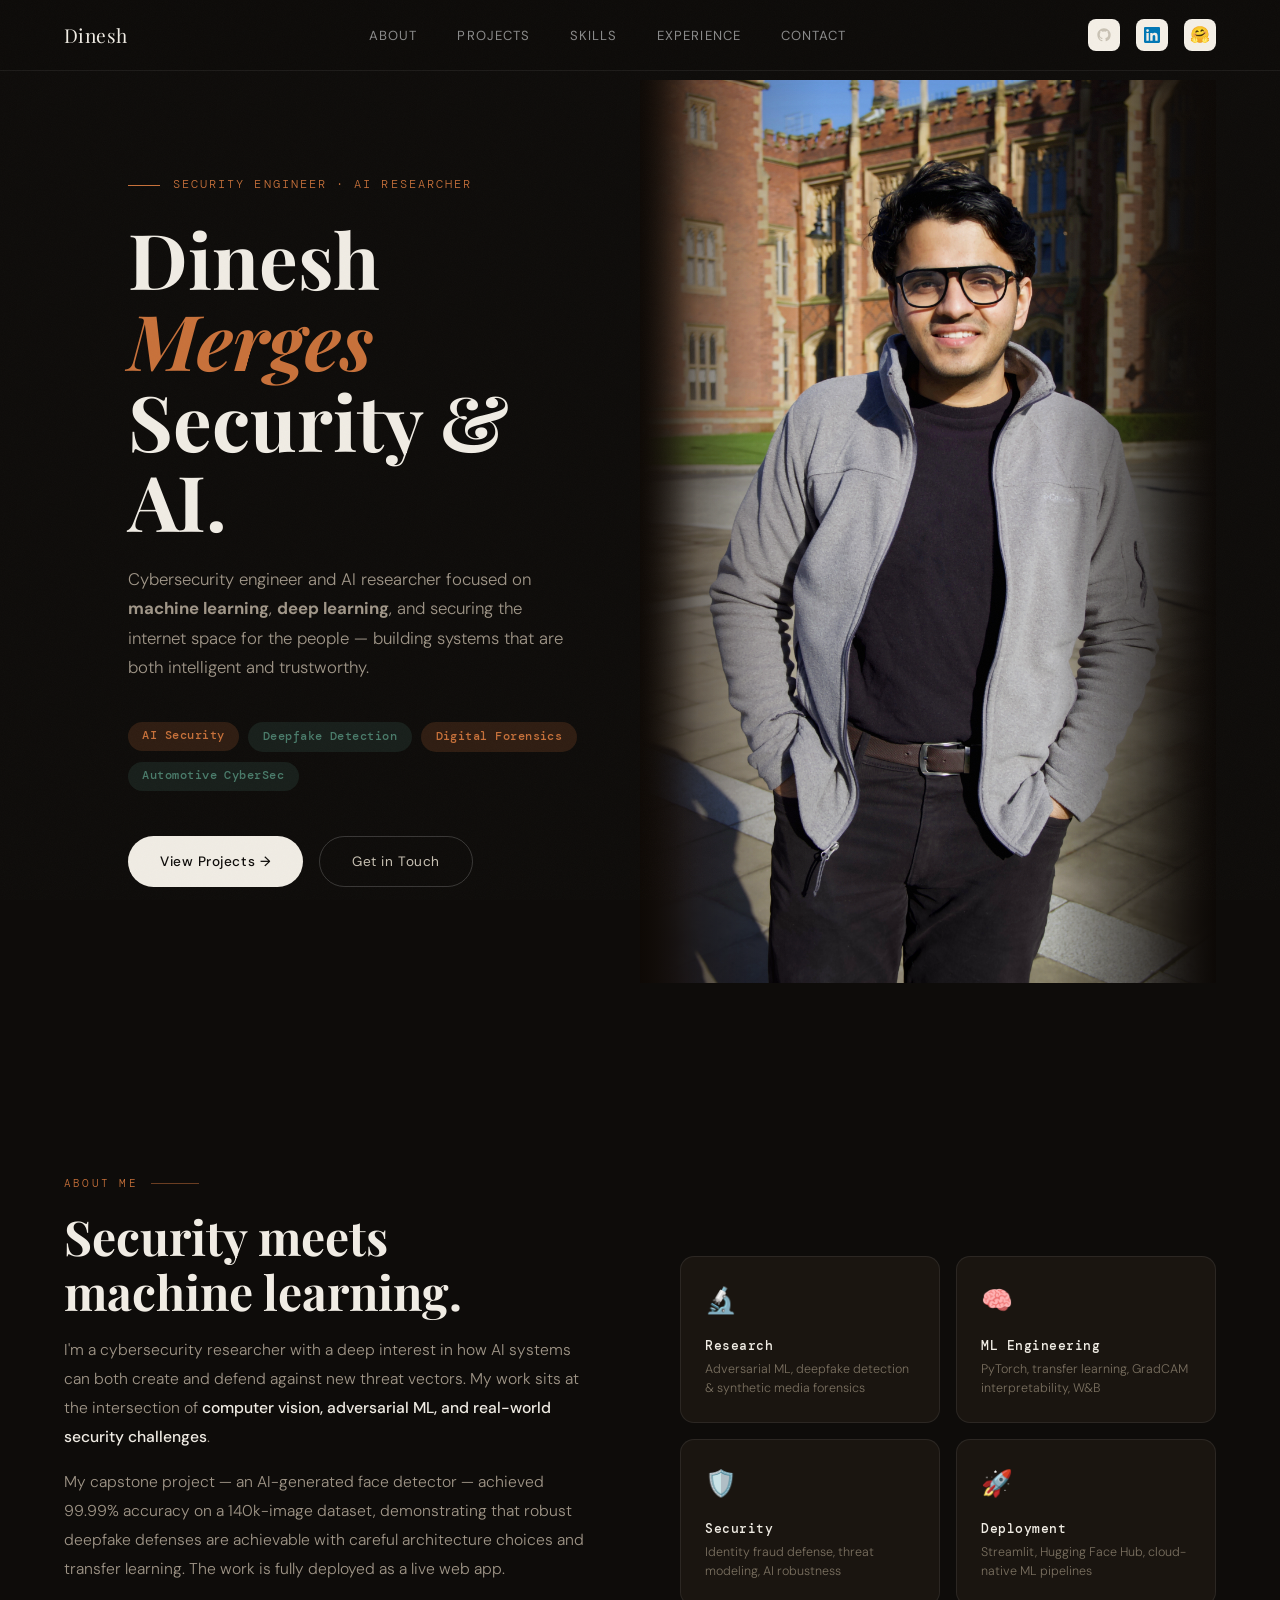
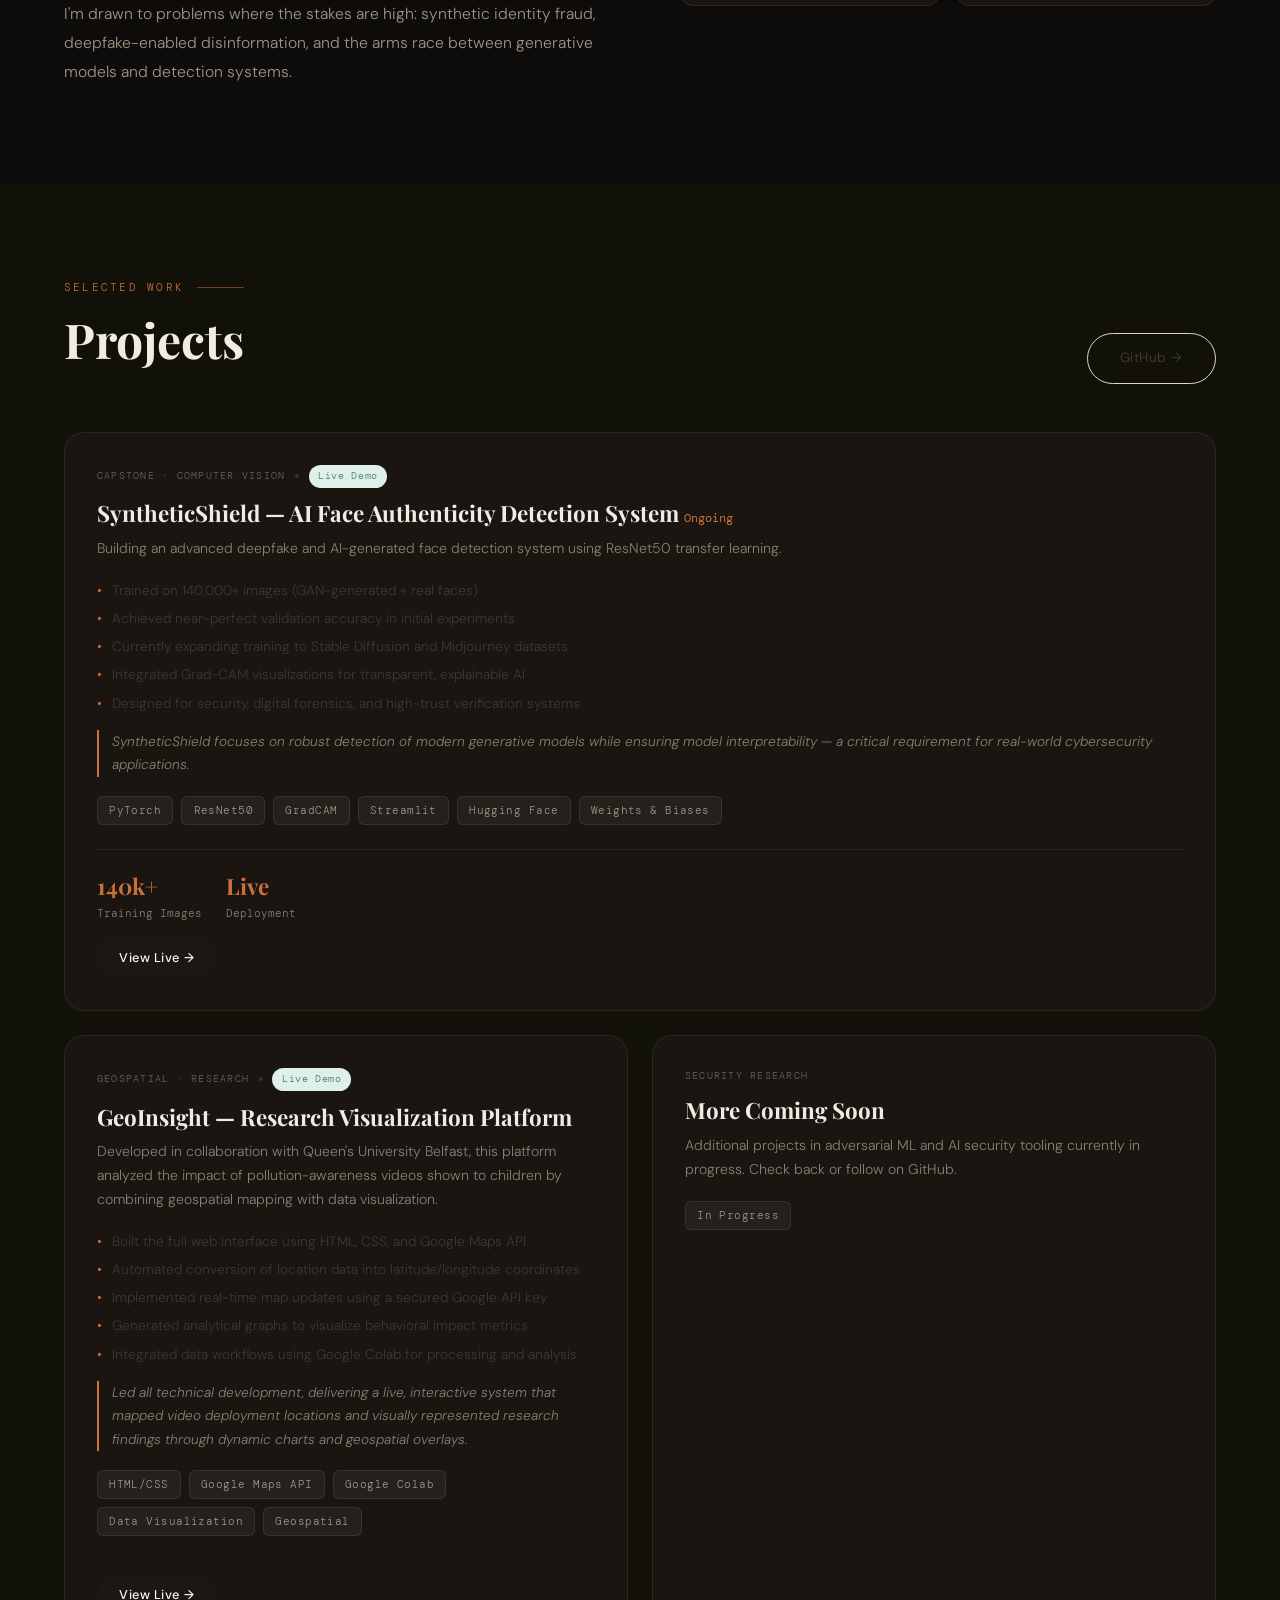
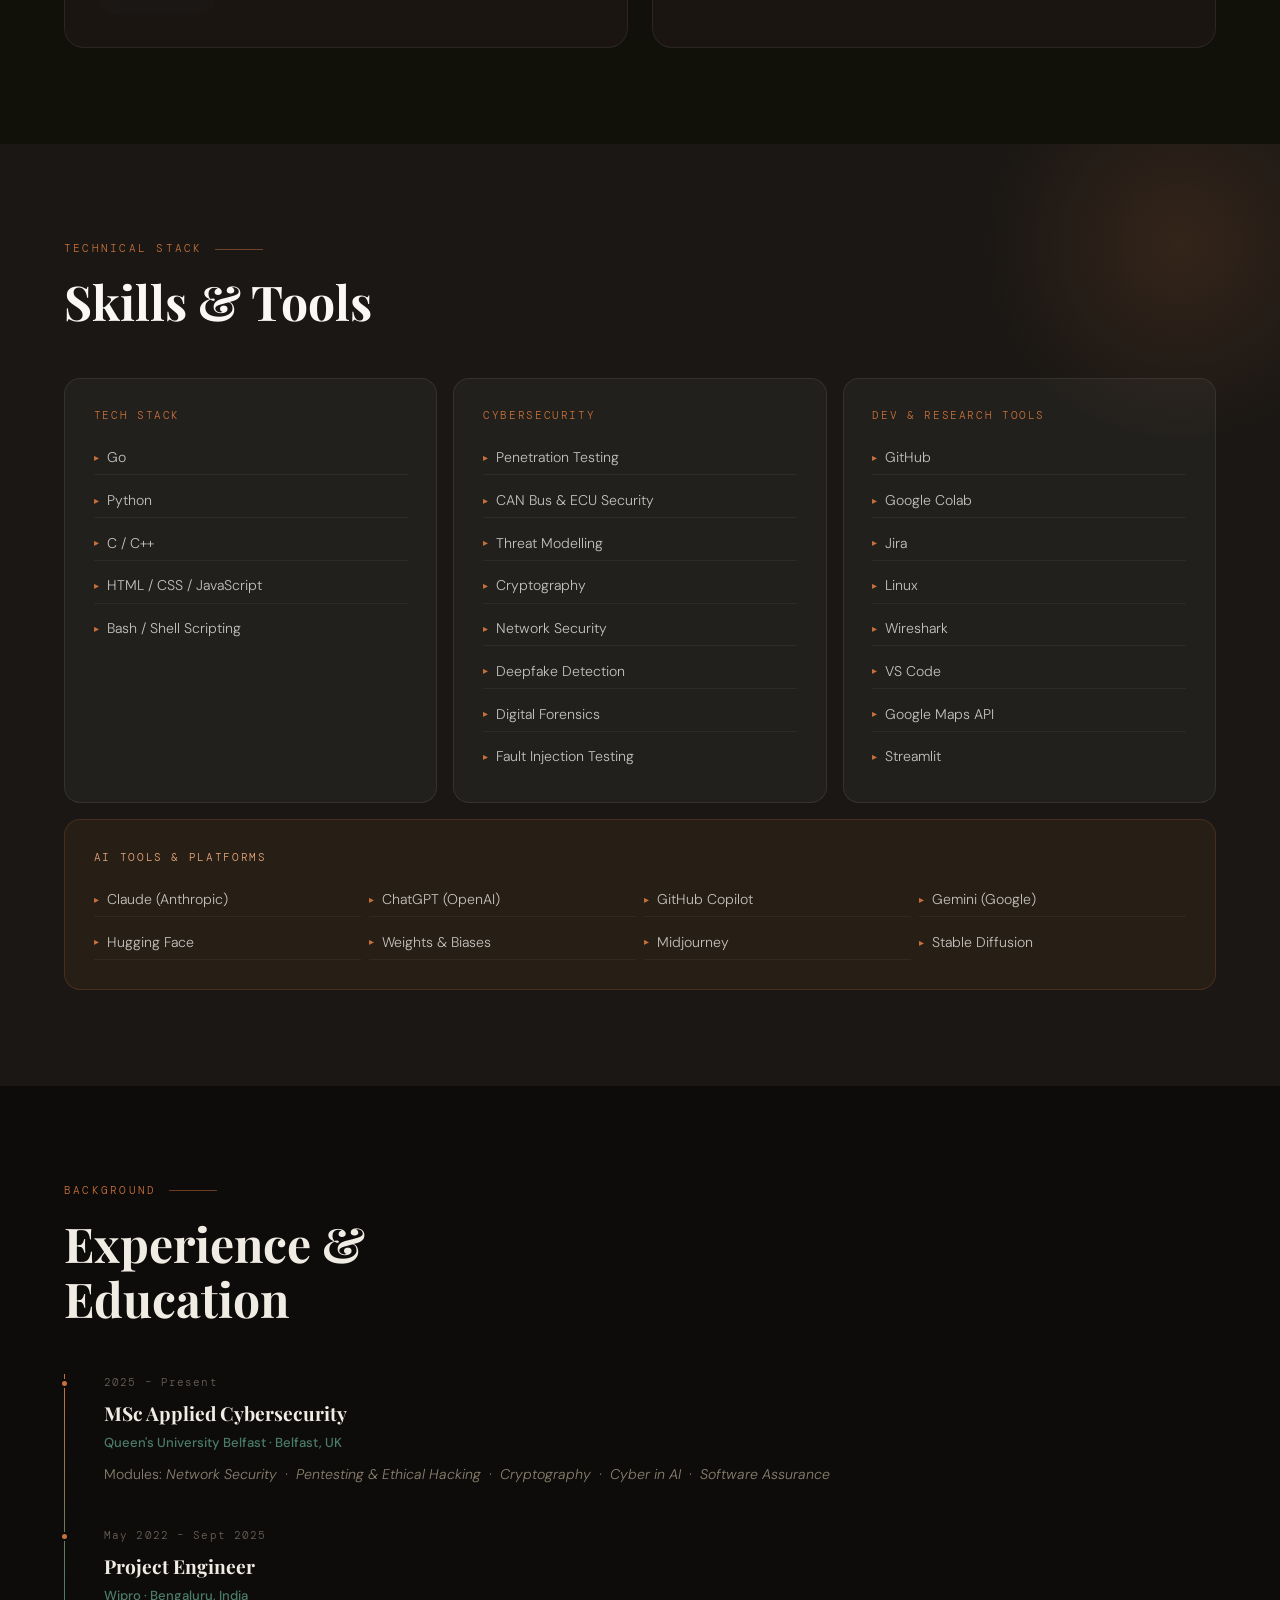
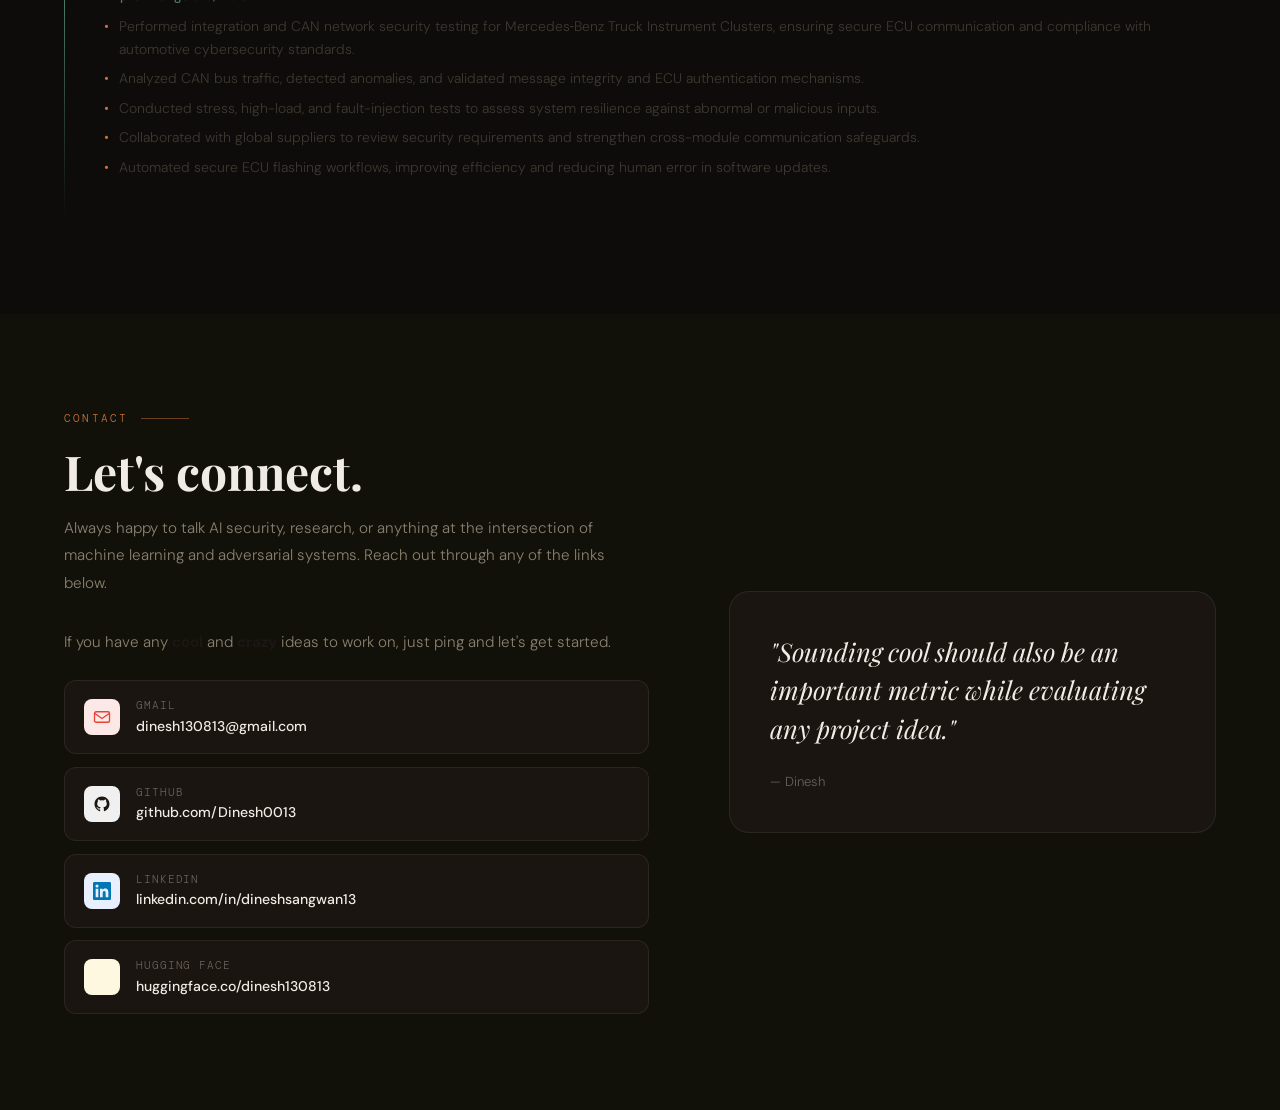
==== commit 84258bc5: "Update index.html" ====
--- a/index.html
+++ b/index.html
@@ -983,7 +983,7 @@
 
   <div class="hero-right">
     <div class="hero-photo-wrap">
-      <img src="[data-uri]" alt="Dinesh"/>
+      <img src="assests/dineshdp.jpg" alt="Dinesh"/>
     </div>
   </div>
   </div>
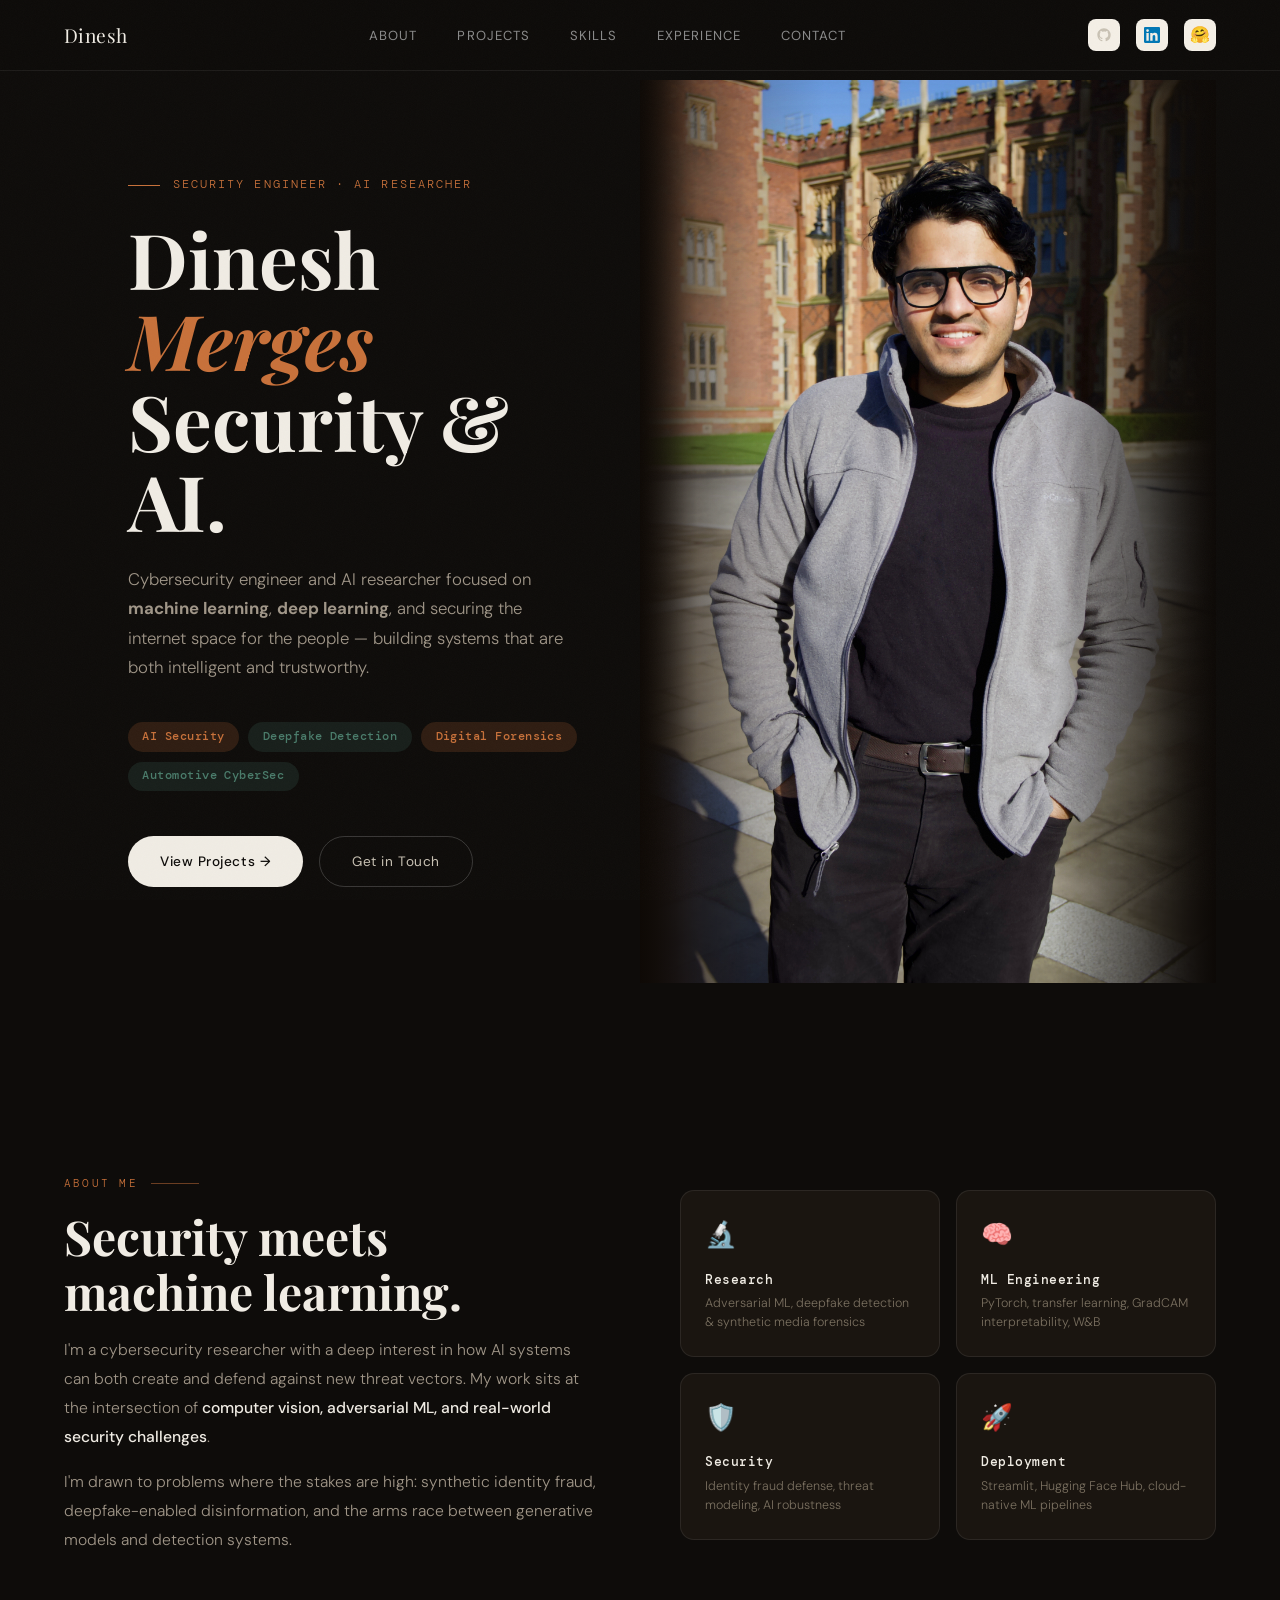
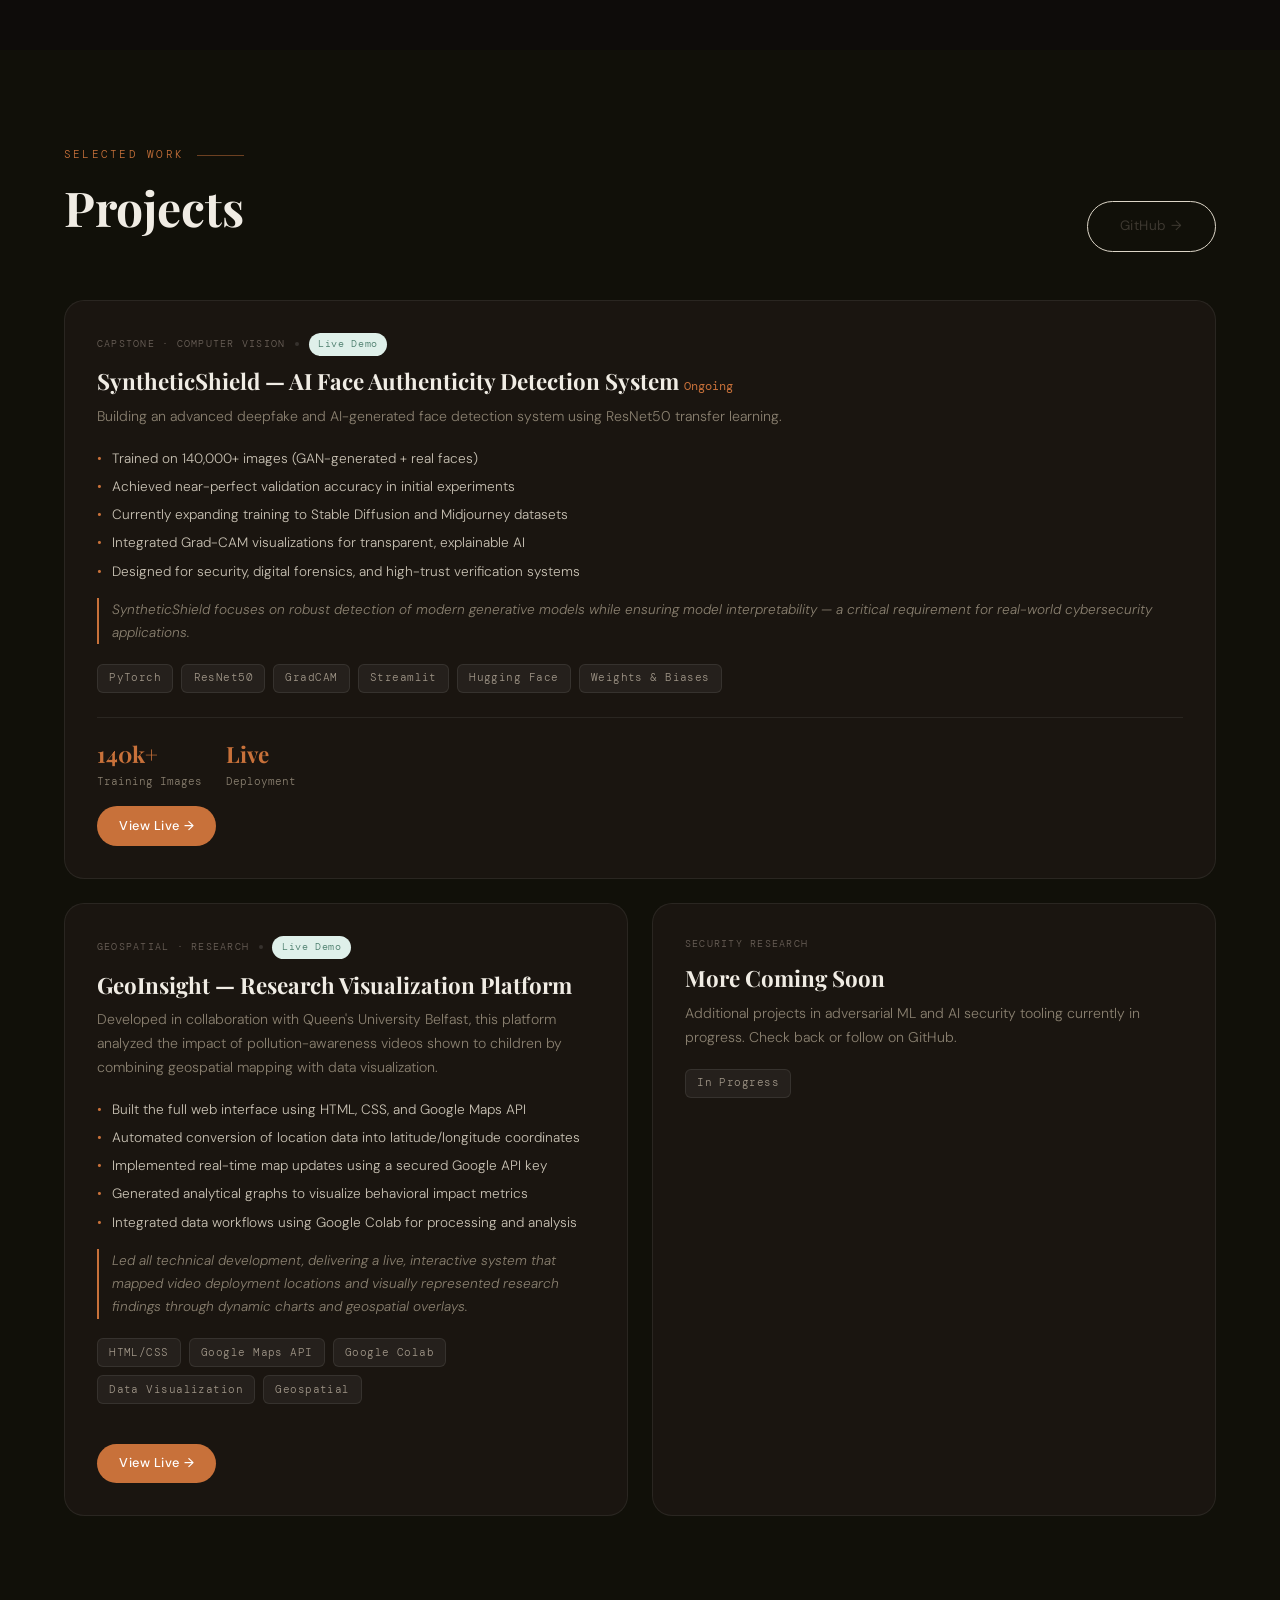
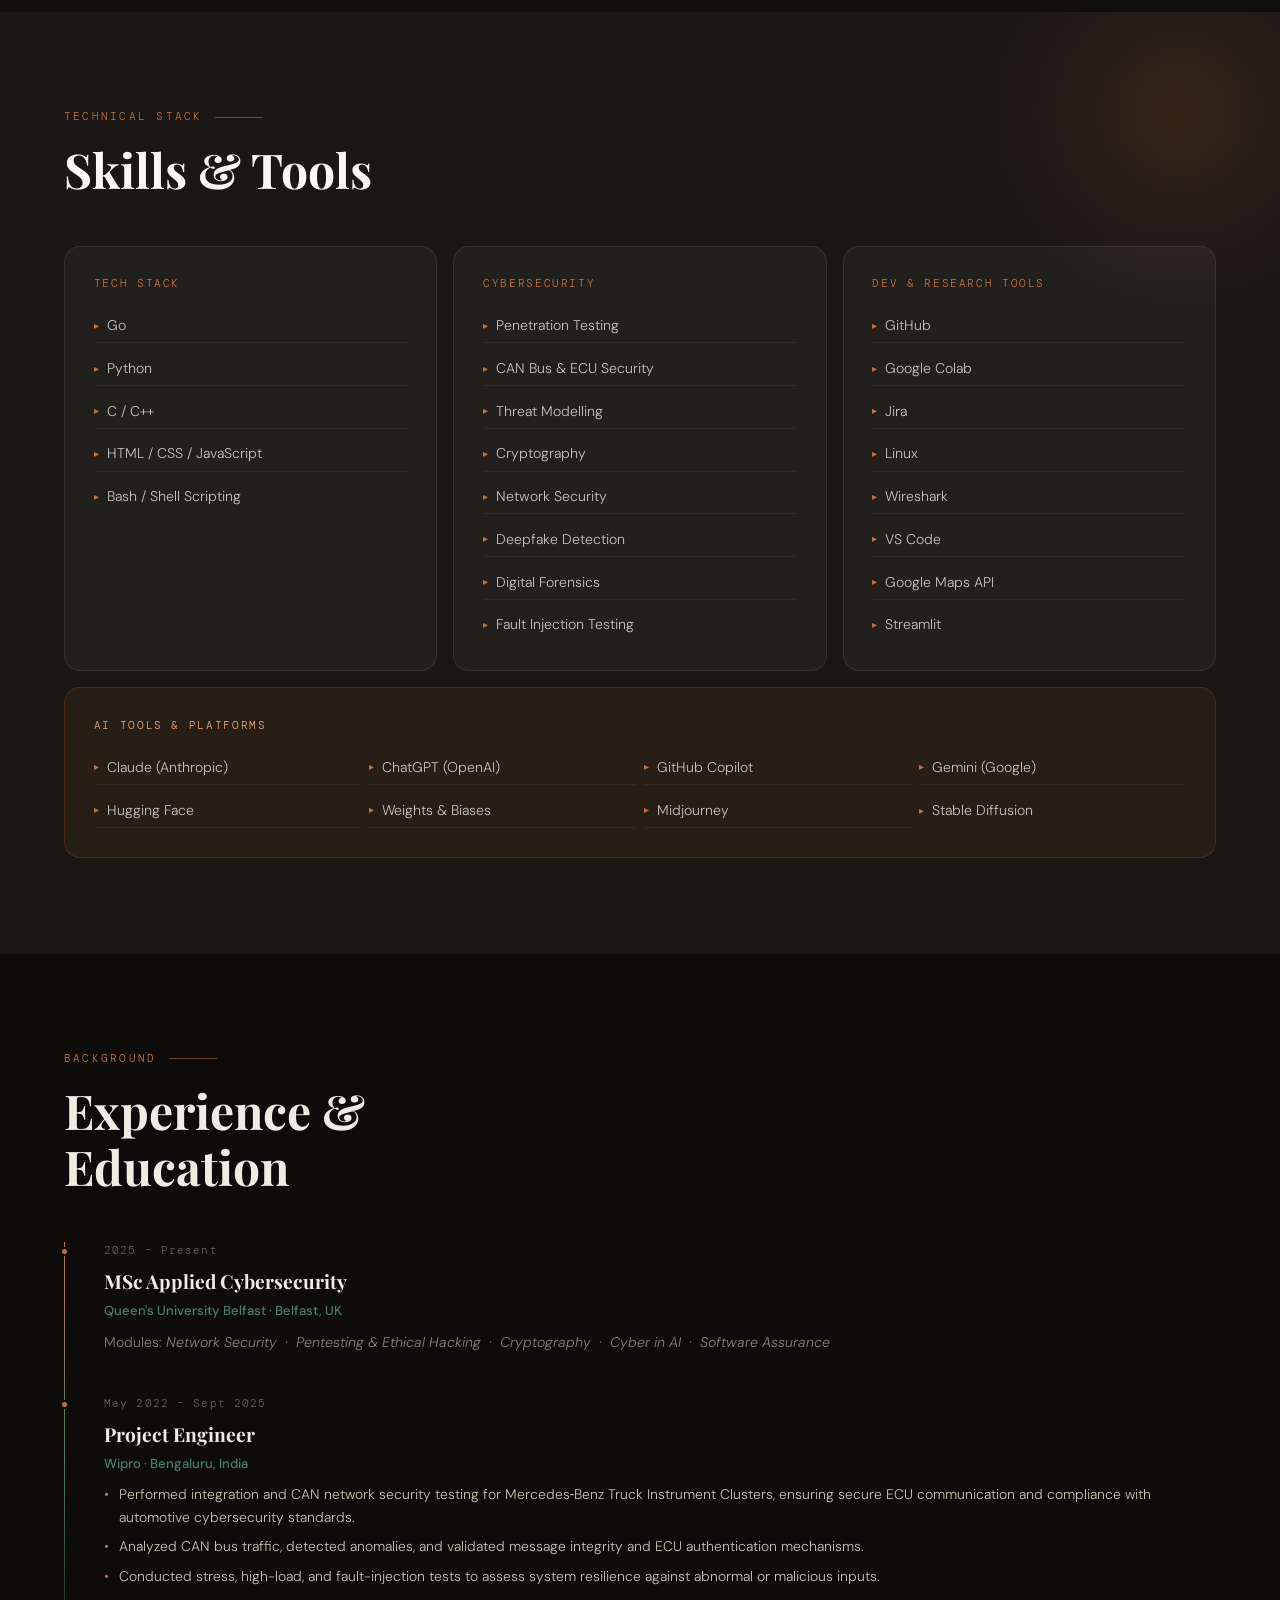
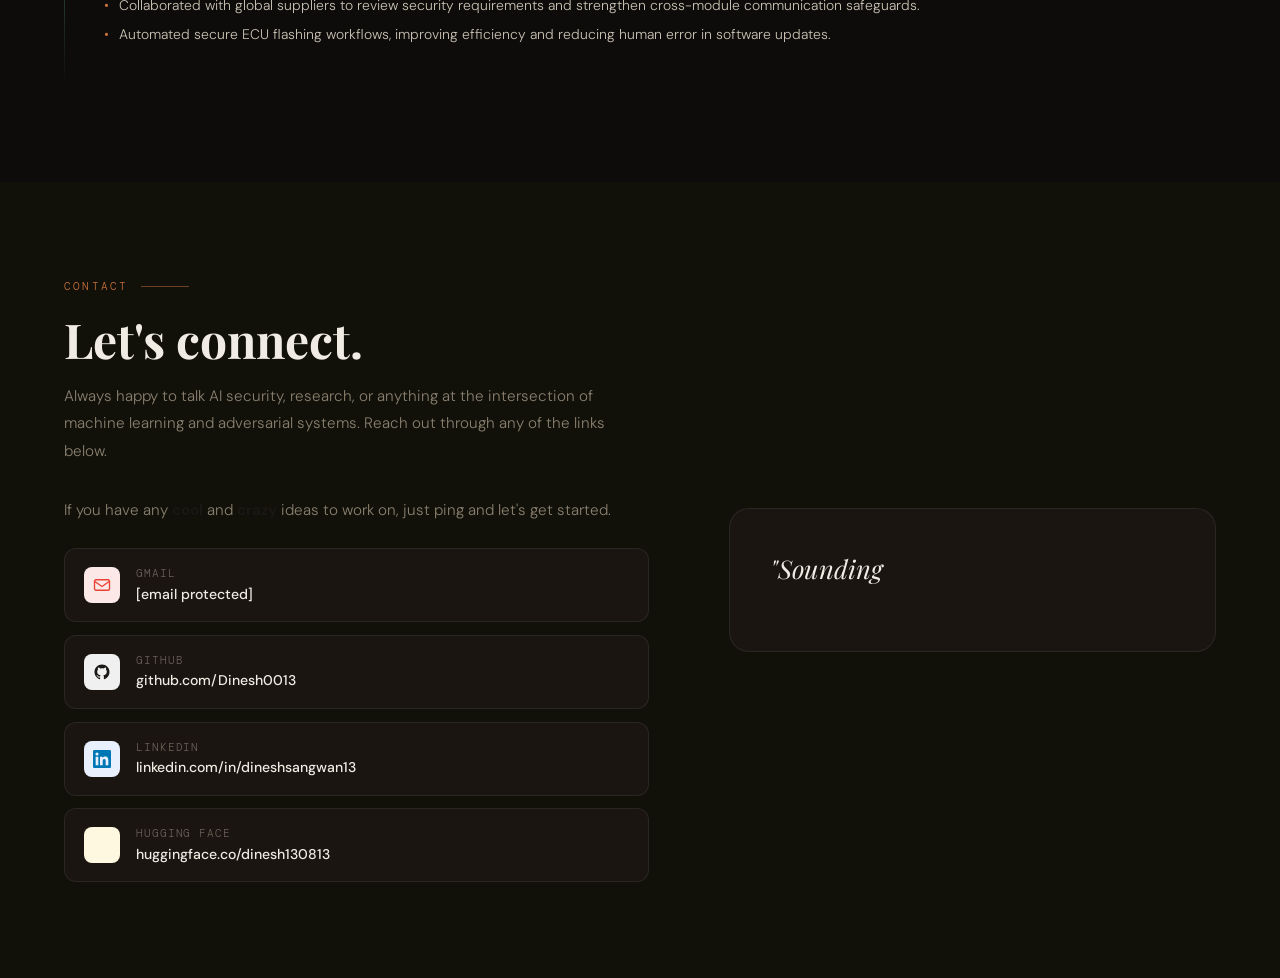
==== commit 8358d33d: "Update index.html" ====
--- a/index.html
+++ b/index.html
@@ -998,9 +998,6 @@
       I'm a cybersecurity researcher with a deep interest in how AI systems can both create and defend against new threat vectors. My work sits at the intersection of <strong>computer vision, adversarial ML, and real-world security challenges</strong>.
     </p>
     <p>
-      My capstone project — an AI-generated face detector — achieved 99.99% accuracy on a 140k-image dataset, demonstrating that robust deepfake defenses are achievable with careful architecture choices and transfer learning. The work is fully deployed as a live web app.
-    </p>
-    <p>
       I'm drawn to problems where the stakes are high: synthetic identity fraud, deepfake-enabled disinformation, and the arms race between generative models and detection systems.
     </p>
   </div>
@@ -1056,11 +1053,11 @@
           Building an advanced deepfake and AI-generated face detection system using ResNet50 transfer learning.
         </p>
         <ul style="list-style:none;margin:0 0 1rem 0;padding:0;display:flex;flex-direction:column;gap:0.4rem;">
-          <li style="font-size:0.85rem;color:var(--ink2);display:flex;gap:0.6rem;"><span style="color:var(--accent);flex-shrink:0;">•</span> Trained on 140,000+ images (GAN-generated + real faces)</li>
-          <li style="font-size:0.85rem;color:var(--ink2);display:flex;gap:0.6rem;"><span style="color:var(--accent);flex-shrink:0;">•</span> Achieved near-perfect validation accuracy in initial experiments</li>
-          <li style="font-size:0.85rem;color:var(--ink2);display:flex;gap:0.6rem;"><span style="color:var(--accent);flex-shrink:0;">•</span> Currently expanding training to Stable Diffusion and Midjourney datasets</li>
-          <li style="font-size:0.85rem;color:var(--ink2);display:flex;gap:0.6rem;"><span style="color:var(--accent);flex-shrink:0;">•</span> Integrated Grad-CAM visualizations for transparent, explainable AI</li>
-          <li style="font-size:0.85rem;color:var(--ink2);display:flex;gap:0.6rem;"><span style="color:var(--accent);flex-shrink:0;">•</span> Designed for security, digital forensics, and high-trust verification systems</li>
+          <li style="font-size:0.85rem;color:#c9c2b4;display:flex;gap:0.6rem;"><span style="color:var(--accent);flex-shrink:0;">•</span> Trained on 140,000+ images (GAN-generated + real faces)</li>
+          <li style="font-size:0.85rem;color:#c9c2b4;display:flex;gap:0.6rem;"><span style="color:var(--accent);flex-shrink:0;">•</span> Achieved near-perfect validation accuracy in initial experiments</li>
+          <li style="font-size:0.85rem;color:#c9c2b4;display:flex;gap:0.6rem;"><span style="color:var(--accent);flex-shrink:0;">•</span> Currently expanding training to Stable Diffusion and Midjourney datasets</li>
+          <li style="font-size:0.85rem;color:#c9c2b4;display:flex;gap:0.6rem;"><span style="color:var(--accent);flex-shrink:0;">•</span> Integrated Grad-CAM visualizations for transparent, explainable AI</li>
+          <li style="font-size:0.85rem;color:#c9c2b4;display:flex;gap:0.6rem;"><span style="color:var(--accent);flex-shrink:0;">•</span> Designed for security, digital forensics, and high-trust verification systems</li>
         </ul>
         <p style="font-style:italic;color:var(--muted);font-size:0.85rem;border-left:2px solid var(--accent);padding-left:0.8rem;">
           SyntheticShield focuses on robust detection of modern generative models while ensuring model interpretability — a critical requirement for real-world cybersecurity applications.
@@ -1083,7 +1080,7 @@
             <div class="lbl">Deployment</div>
           </div>
         </div>
-        <a href="https://ai-image-detector-dineshdemo.streamlit.app/" target="_blank" class="btn-primary" style="display:inline-flex;margin-top:1rem;font-size:0.8rem;padding:0.6rem 1.4rem;">View Live →</a>
+        <a href="https://ai-image-detector-dineshdemo.streamlit.app/" target="_blank" class="btn-primary" style="display:inline-flex;margin-top:1rem;font-size:0.8rem;padding:0.6rem 1.4rem;background:var(--accent);color:#fff;">View Live →</a>
       </div>
     </div>
 
@@ -1103,11 +1100,11 @@
           Developed in collaboration with Queen's University Belfast, this platform analyzed the impact of pollution-awareness videos shown to children by combining geospatial mapping with data visualization.
         </p>
         <ul style="list-style:none;margin:0 0 1rem 0;padding:0;display:flex;flex-direction:column;gap:0.4rem;">
-          <li style="font-size:0.85rem;color:var(--ink2);display:flex;gap:0.6rem;"><span style="color:var(--accent);flex-shrink:0;">•</span> Built the full web interface using HTML, CSS, and Google Maps API</li>
-          <li style="font-size:0.85rem;color:var(--ink2);display:flex;gap:0.6rem;"><span style="color:var(--accent);flex-shrink:0;">•</span> Automated conversion of location data into latitude/longitude coordinates</li>
-          <li style="font-size:0.85rem;color:var(--ink2);display:flex;gap:0.6rem;"><span style="color:var(--accent);flex-shrink:0;">•</span> Implemented real-time map updates using a secured Google API key</li>
-          <li style="font-size:0.85rem;color:var(--ink2);display:flex;gap:0.6rem;"><span style="color:var(--accent);flex-shrink:0;">•</span> Generated analytical graphs to visualize behavioral impact metrics</li>
-          <li style="font-size:0.85rem;color:var(--ink2);display:flex;gap:0.6rem;"><span style="color:var(--accent);flex-shrink:0;">•</span> Integrated data workflows using Google Colab for processing and analysis</li>
+          <li style="font-size:0.85rem;color:#c9c2b4;display:flex;gap:0.6rem;"><span style="color:var(--accent);flex-shrink:0;">•</span> Built the full web interface using HTML, CSS, and Google Maps API</li>
+          <li style="font-size:0.85rem;color:#c9c2b4;display:flex;gap:0.6rem;"><span style="color:var(--accent);flex-shrink:0;">•</span> Automated conversion of location data into latitude/longitude coordinates</li>
+          <li style="font-size:0.85rem;color:#c9c2b4;display:flex;gap:0.6rem;"><span style="color:var(--accent);flex-shrink:0;">•</span> Implemented real-time map updates using a secured Google API key</li>
+          <li style="font-size:0.85rem;color:#c9c2b4;display:flex;gap:0.6rem;"><span style="color:var(--accent);flex-shrink:0;">•</span> Generated analytical graphs to visualize behavioral impact metrics</li>
+          <li style="font-size:0.85rem;color:#c9c2b4;display:flex;gap:0.6rem;"><span style="color:var(--accent);flex-shrink:0;">•</span> Integrated data workflows using Google Colab for processing and analysis</li>
         </ul>
         <p style="font-style:italic;color:var(--muted);font-size:0.85rem;border-left:2px solid var(--accent);padding-left:0.8rem;">
           Led all technical development, delivering a live, interactive system that mapped video deployment locations and visually represented research findings through dynamic charts and geospatial overlays.
@@ -1119,7 +1116,7 @@
           <span class="tech-pill">Data Visualization</span>
           <span class="tech-pill">Geospatial</span>
         </div>
-        <a href="https://dinesh0013.github.io/Video_map/" target="_blank" class="btn-primary" style="display:inline-flex;margin-top:1rem;font-size:0.8rem;padding:0.6rem 1.4rem;">View Live →</a>
+        <a href="https://dinesh0013.github.io/Video_map/" target="_blank" class="btn-primary" style="display:inline-flex;margin-top:1rem;font-size:0.8rem;padding:0.6rem 1.4rem;background:var(--accent);color:#fff;">View Live →</a>
       </div>
     </div>
 
@@ -1225,11 +1222,11 @@
       <h3>Project Engineer</h3>
       <div class="org">Wipro · Bengaluru, India</div>
       <ul style="list-style:none;padding:0;margin:0;display:flex;flex-direction:column;gap:0.45rem;">
-        <li style="font-size:0.87rem;color:var(--ink2);display:flex;gap:0.6rem;"><span style="color:var(--accent);flex-shrink:0;">•</span> Performed integration and CAN network security testing for Mercedes‑Benz Truck Instrument Clusters, ensuring secure ECU communication and compliance with automotive cybersecurity standards.</li>
-        <li style="font-size:0.87rem;color:var(--ink2);display:flex;gap:0.6rem;"><span style="color:var(--accent);flex-shrink:0;">•</span> Analyzed CAN bus traffic, detected anomalies, and validated message integrity and ECU authentication mechanisms.</li>
-        <li style="font-size:0.87rem;color:var(--ink2);display:flex;gap:0.6rem;"><span style="color:var(--accent);flex-shrink:0;">•</span> Conducted stress, high-load, and fault-injection tests to assess system resilience against abnormal or malicious inputs.</li>
-        <li style="font-size:0.87rem;color:var(--ink2);display:flex;gap:0.6rem;"><span style="color:var(--accent);flex-shrink:0;">•</span> Collaborated with global suppliers to review security requirements and strengthen cross-module communication safeguards.</li>
-        <li style="font-size:0.87rem;color:var(--ink2);display:flex;gap:0.6rem;"><span style="color:var(--accent);flex-shrink:0;">•</span> Automated secure ECU flashing workflows, improving efficiency and reducing human error in software updates.</li>
+        <li style="font-size:0.87rem;color:#c9c2b4;display:flex;gap:0.6rem;"><span style="color:var(--accent);flex-shrink:0;">•</span> Performed integration and CAN network security testing for Mercedes‑Benz Truck Instrument Clusters, ensuring secure ECU communication and compliance with automotive cybersecurity standards.</li>
+        <li style="font-size:0.87rem;color:#c9c2b4;display:flex;gap:0.6rem;"><span style="color:var(--accent);flex-shrink:0;">•</span> Analyzed CAN bus traffic, detected anomalies, and validated message integrity and ECU authentication mechanisms.</li>
+        <li style="font-size:0.87rem;color:#c9c2b4;display:flex;gap:0.6rem;"><span style="color:var(--accent);flex-shrink:0;">•</span> Conducted stress, high-load, and fault-injection tests to assess system resilience against abnormal or malicious inputs.</li>
+        <li style="font-size:0.87rem;color:#c9c2b4;display:flex;gap:0.6rem;"><span style="color:var(--accent);flex-shrink:0;">•</span> Collaborated with global suppliers to review security requirements and strengthen cross-module communication safeguards.</li>
+        <li style="font-size:0.87rem;color:#c9c2b4;display:flex;gap:0.6rem;"><span style="color:var(--accent);flex-shrink:0;">•</span> Automated secure ECU flashing workflows, improving efficiency and reducing human error in software updates.</li>
       </ul>
     </div>
 
@@ -1248,13 +1245,13 @@
       If you have any <strong style="color:var(--ink)">cool</strong> and <strong style="color:var(--ink)">crazy</strong> ideas to work on, just ping and let's get started.
     </p>
     <div class="contact-links">
-      <a href="mailto:dinesh130813@gmail.com" class="contact-link">
+      <a href="/cdn-cgi/l/email-protection#4125282f24322970727179707201262c20282d6f222e2c" class="contact-link">
         <div class="contact-link-icon" style="background:#fce8e6;">
           <svg width="18" height="18" viewBox="0 0 24 24" fill="none"><rect width="20" height="14" x="2" y="5" rx="2" stroke="#EA4335" stroke-width="1.8"/><path d="M2 7l10 7 10-7" stroke="#EA4335" stroke-width="1.8"/></svg>
         </div>
         <div class="contact-link-text">
           <div class="label">Gmail</div>
-          <div class="value">dinesh130813@gmail.com</div>
+          <div class="value"><span class="__cf_email__" data-cfemail="24404d4a41574c1517141c1517644349454d480a474b49">[email&#160;protected]</span></div>
         </div>
       </a>
       <a href="https://github.com/Dinesh0013" class="contact-link" target="_blank">
@@ -1287,7 +1284,4 @@
     </div>
     </div>
     <div class="contact-right">
-    <p>"Sounding cool should also be an important metric while evaluating any project idea."</p>
-    <div class="signature">— Dinesh</div>
-  </div>
-</sectio
+    <p>"Sounding
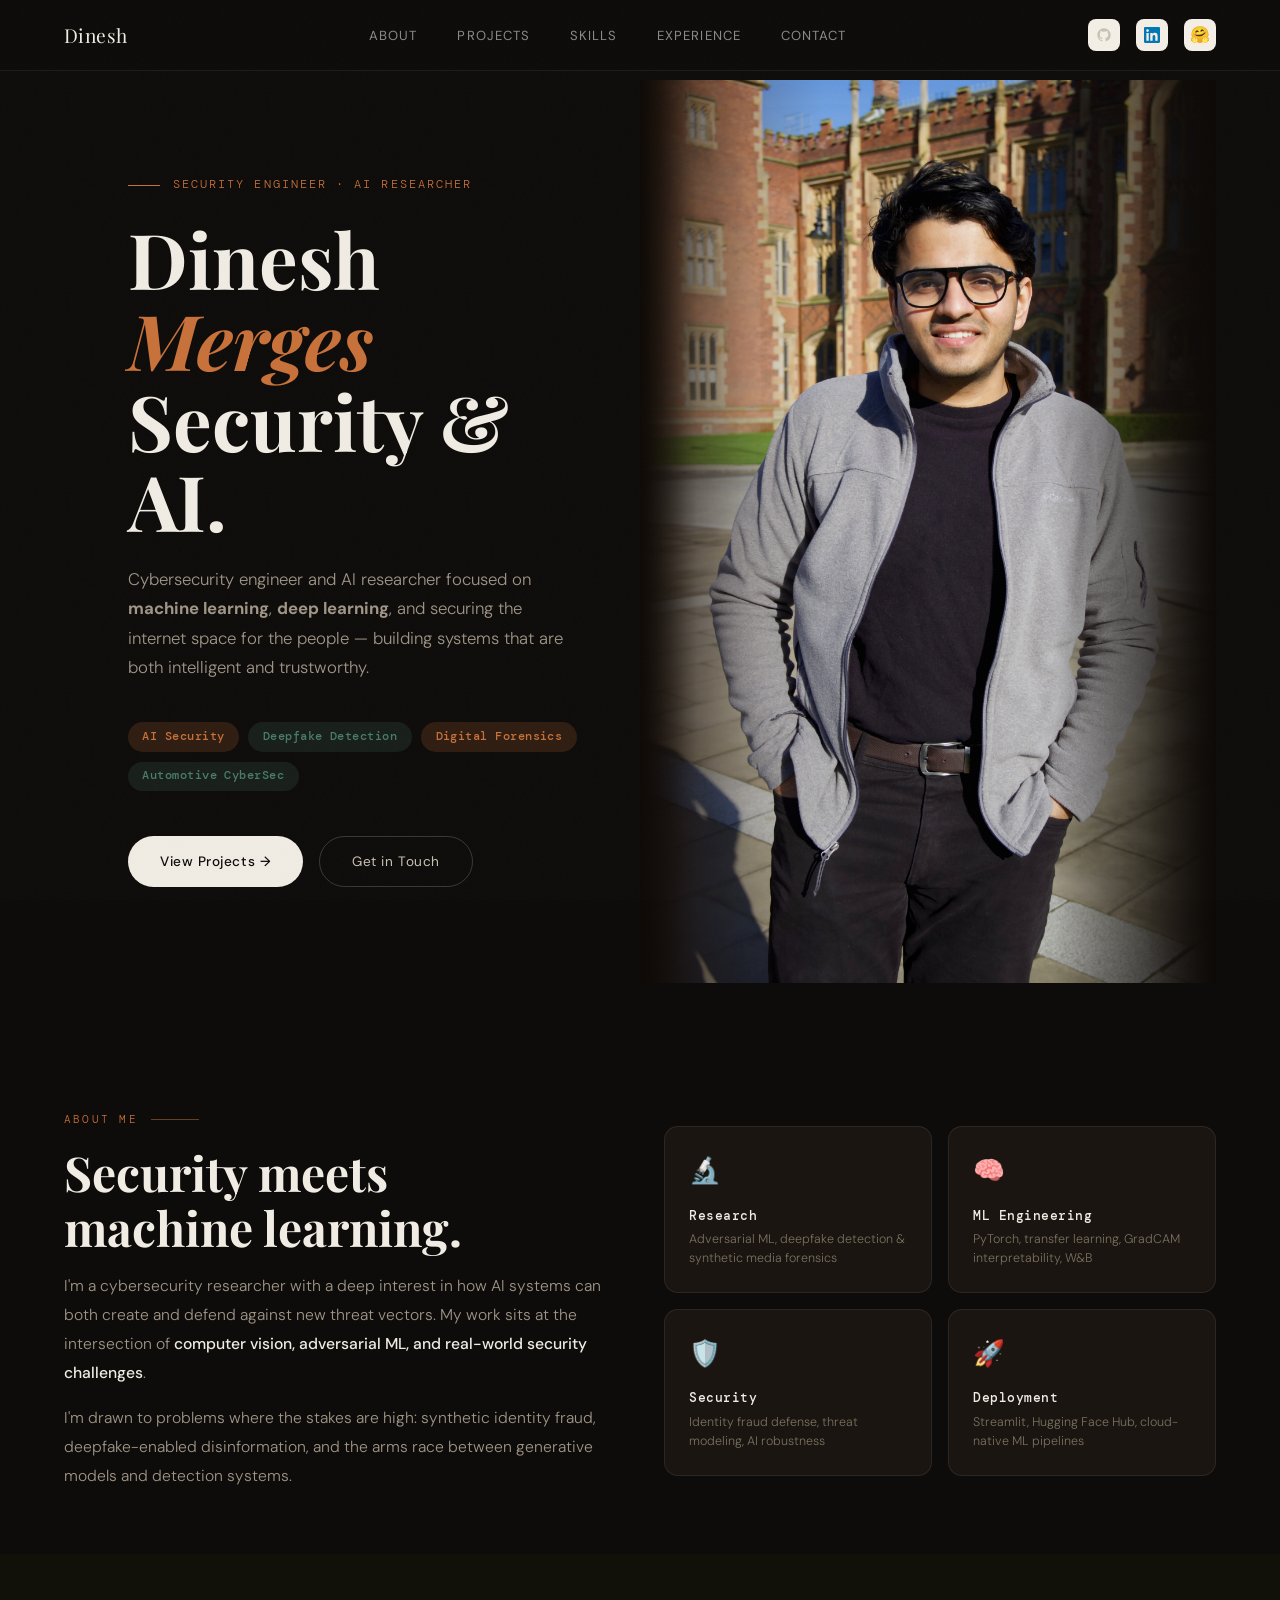
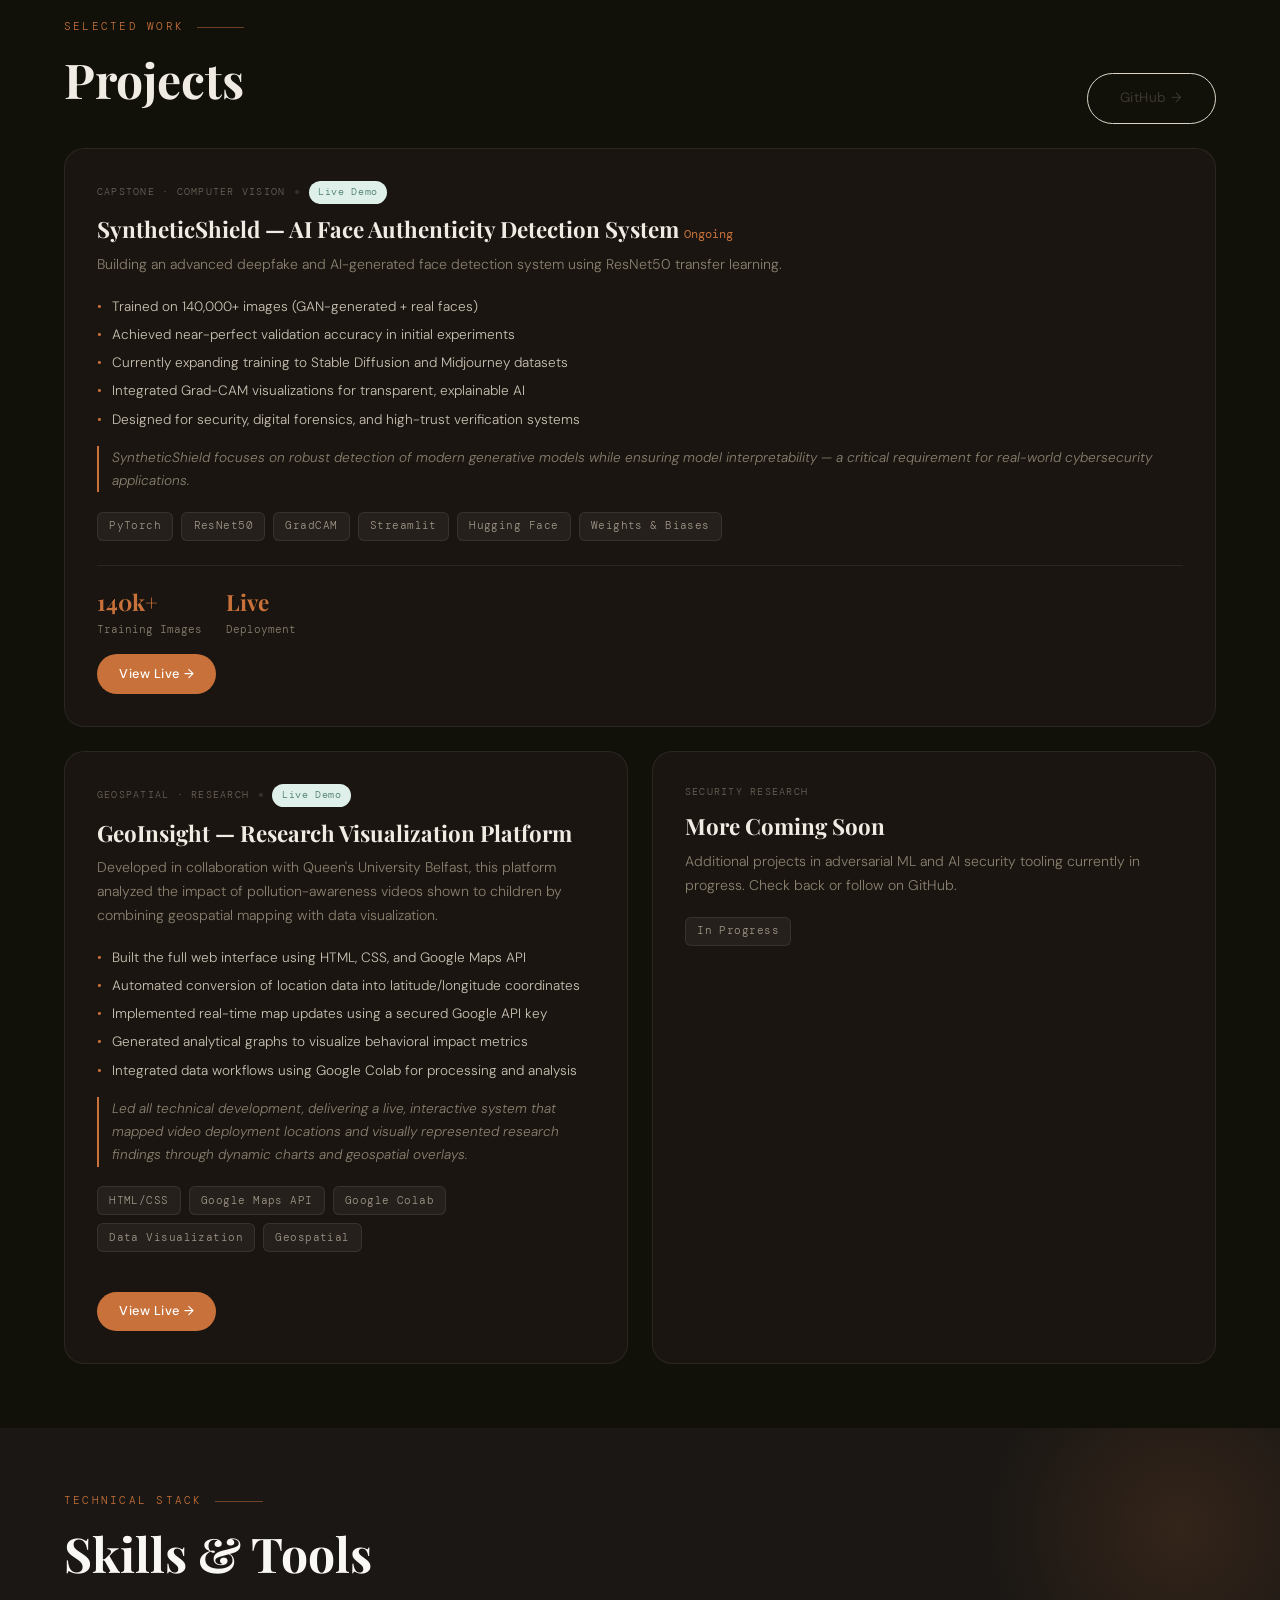
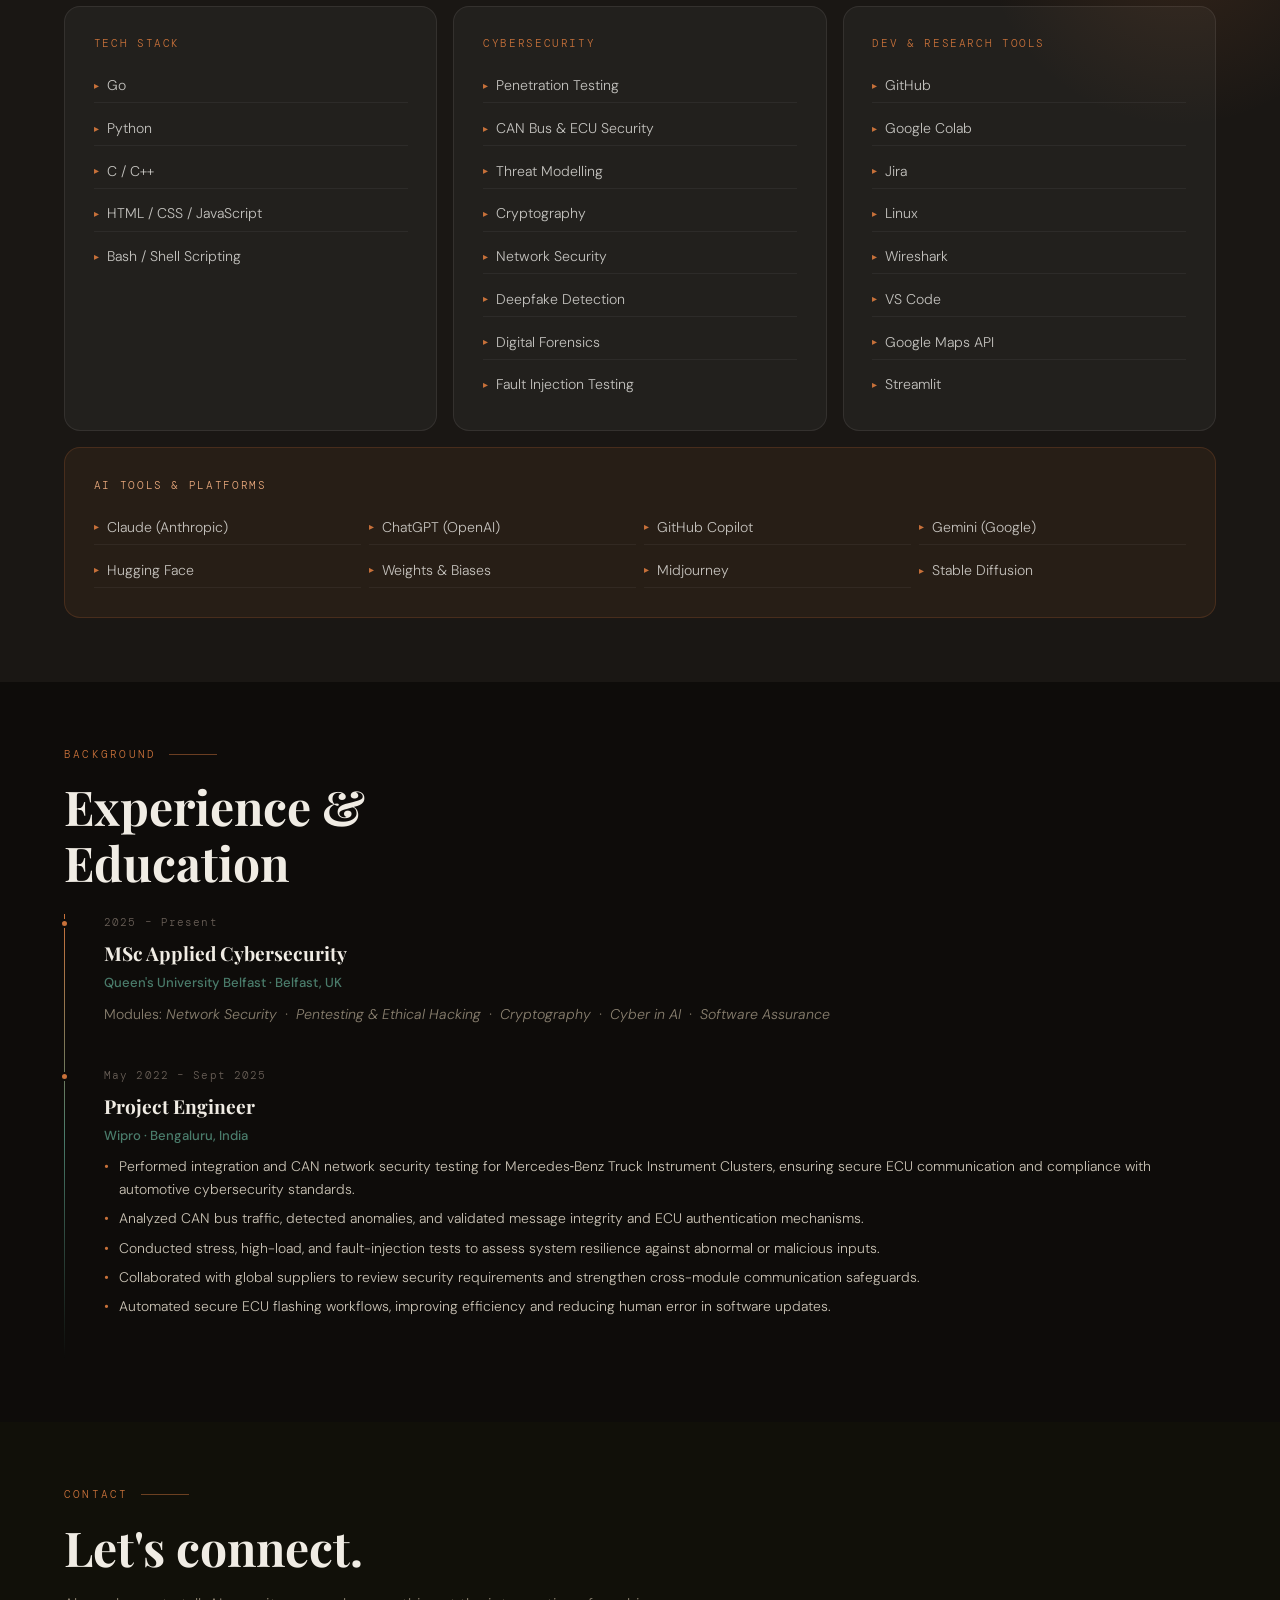
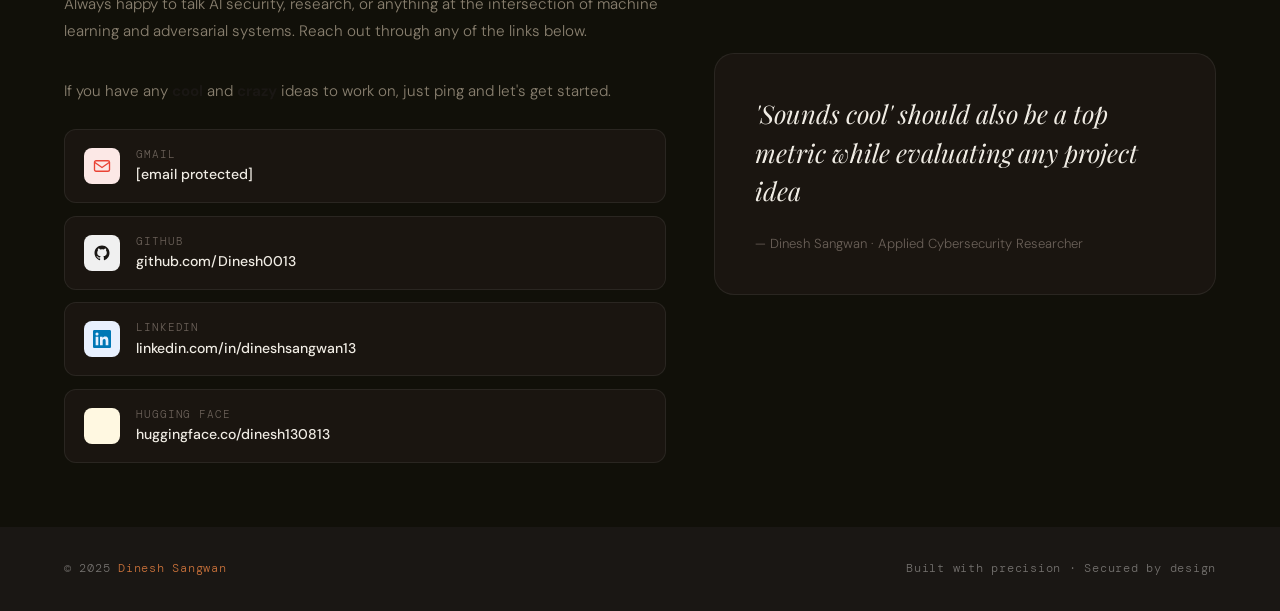
==== commit f88fe16e: "Adjust layout and add footer to index.html Reduced padding and gap sizes in various sections for lay" ====
--- a/index.html
+++ b/index.html
@@ -266,7 +266,7 @@
 
   /* ── SECTION BASE ── */
   section {
-    padding: 6rem 4rem;
+    padding: 4rem 4rem;
   }
 
   .section-label {
@@ -303,7 +303,7 @@
     background: #0e0c0a;
     display: grid;
     grid-template-columns: 1fr 1fr;
-    gap: 5rem;
+    gap: 3rem;
     align-items: center;
   }
 
@@ -367,7 +367,7 @@
     display: flex;
     justify-content: space-between;
     align-items: flex-end;
-    margin-bottom: 3rem;
+    margin-bottom: 1.5rem;
   }
 
   .projects-grid {
@@ -532,7 +532,7 @@
     display: grid;
     grid-template-columns: repeat(3, 1fr);
     gap: 1rem;
-    margin-top: 3rem;
+    margin-top: 1.5rem;
   }
 
   .skill-group {
@@ -586,7 +586,7 @@
   .experience { background: #0e0c0a; }
 
   .timeline {
-    margin-top: 3rem;
+    margin-top: 1.5rem;
     position: relative;
   }
 
@@ -649,7 +649,7 @@
     background: #111009;
     display: grid;
     grid-template-columns: 1.2fr 1fr;
-    gap: 5rem;
+    gap: 3rem;
     align-items: center;
   }
 
@@ -1284,4 +1284,17 @@
     </div>
     </div>
     <div class="contact-right">
-    <p>"Sounding
+    <p>'Sounds cool' should also be a top metric while evaluating any project idea</p>
+    <div class="signature">— Dinesh Sangwan · Applied Cybersecurity Researcher</div>
+  </div>
+  </div>
+</section>
+
+<!-- FOOTER -->
+<footer>
+  <div>© 2025 <span>Dinesh Sangwan</span></div>
+  <div>Built with precision · Secured by design</div>
+</footer>
+
+</body>
+</html>
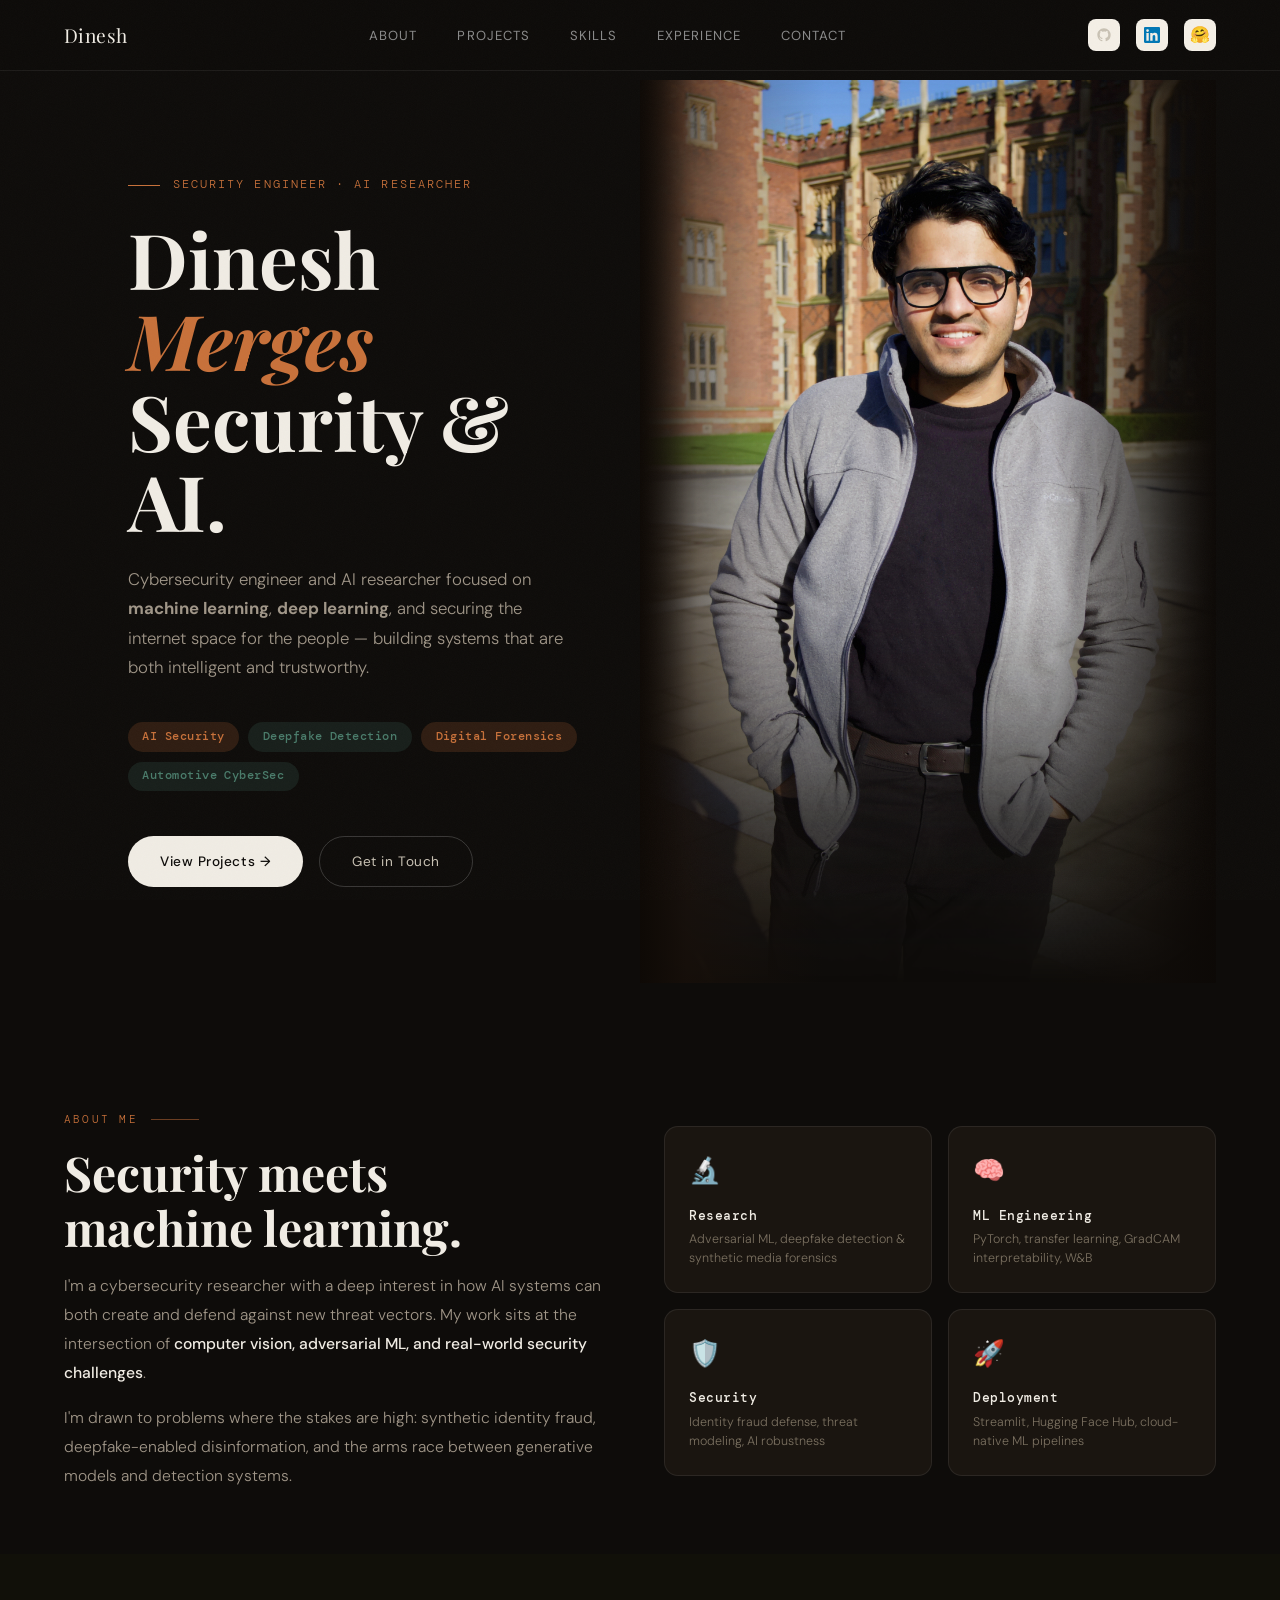
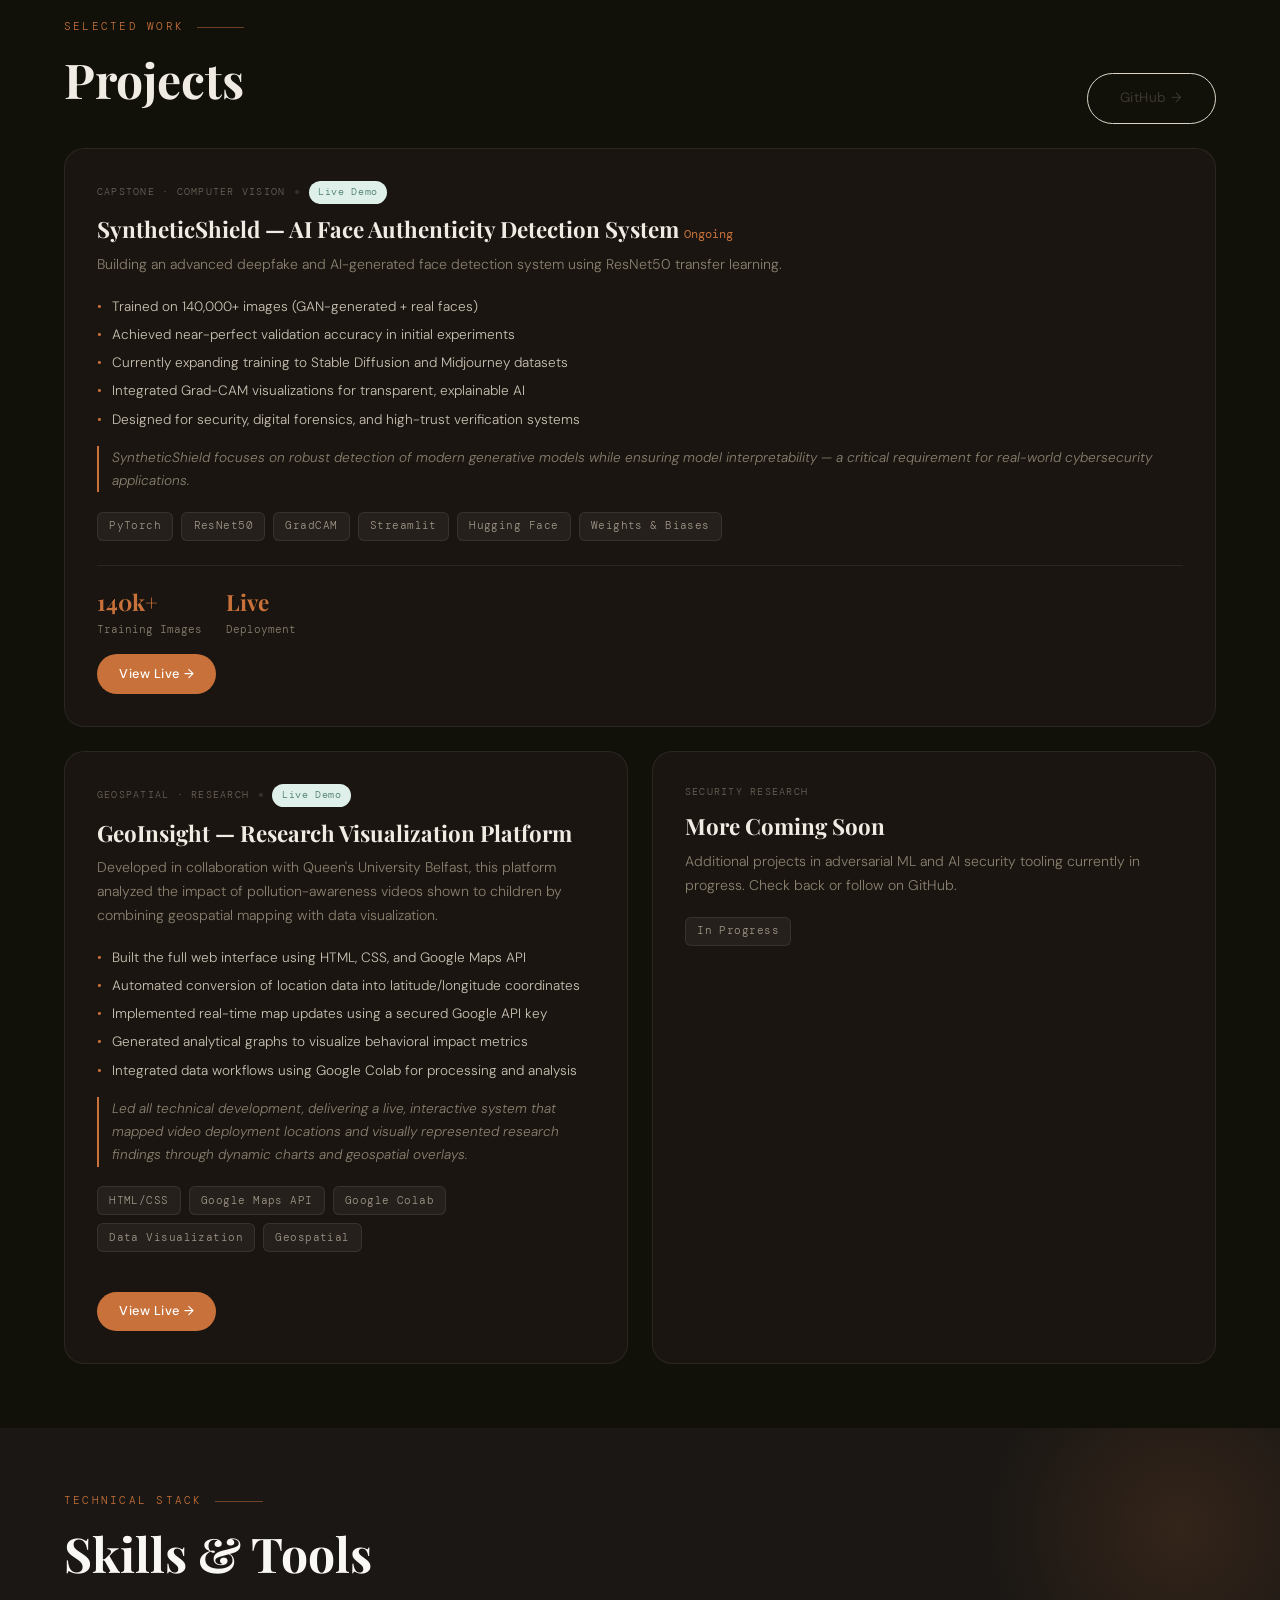
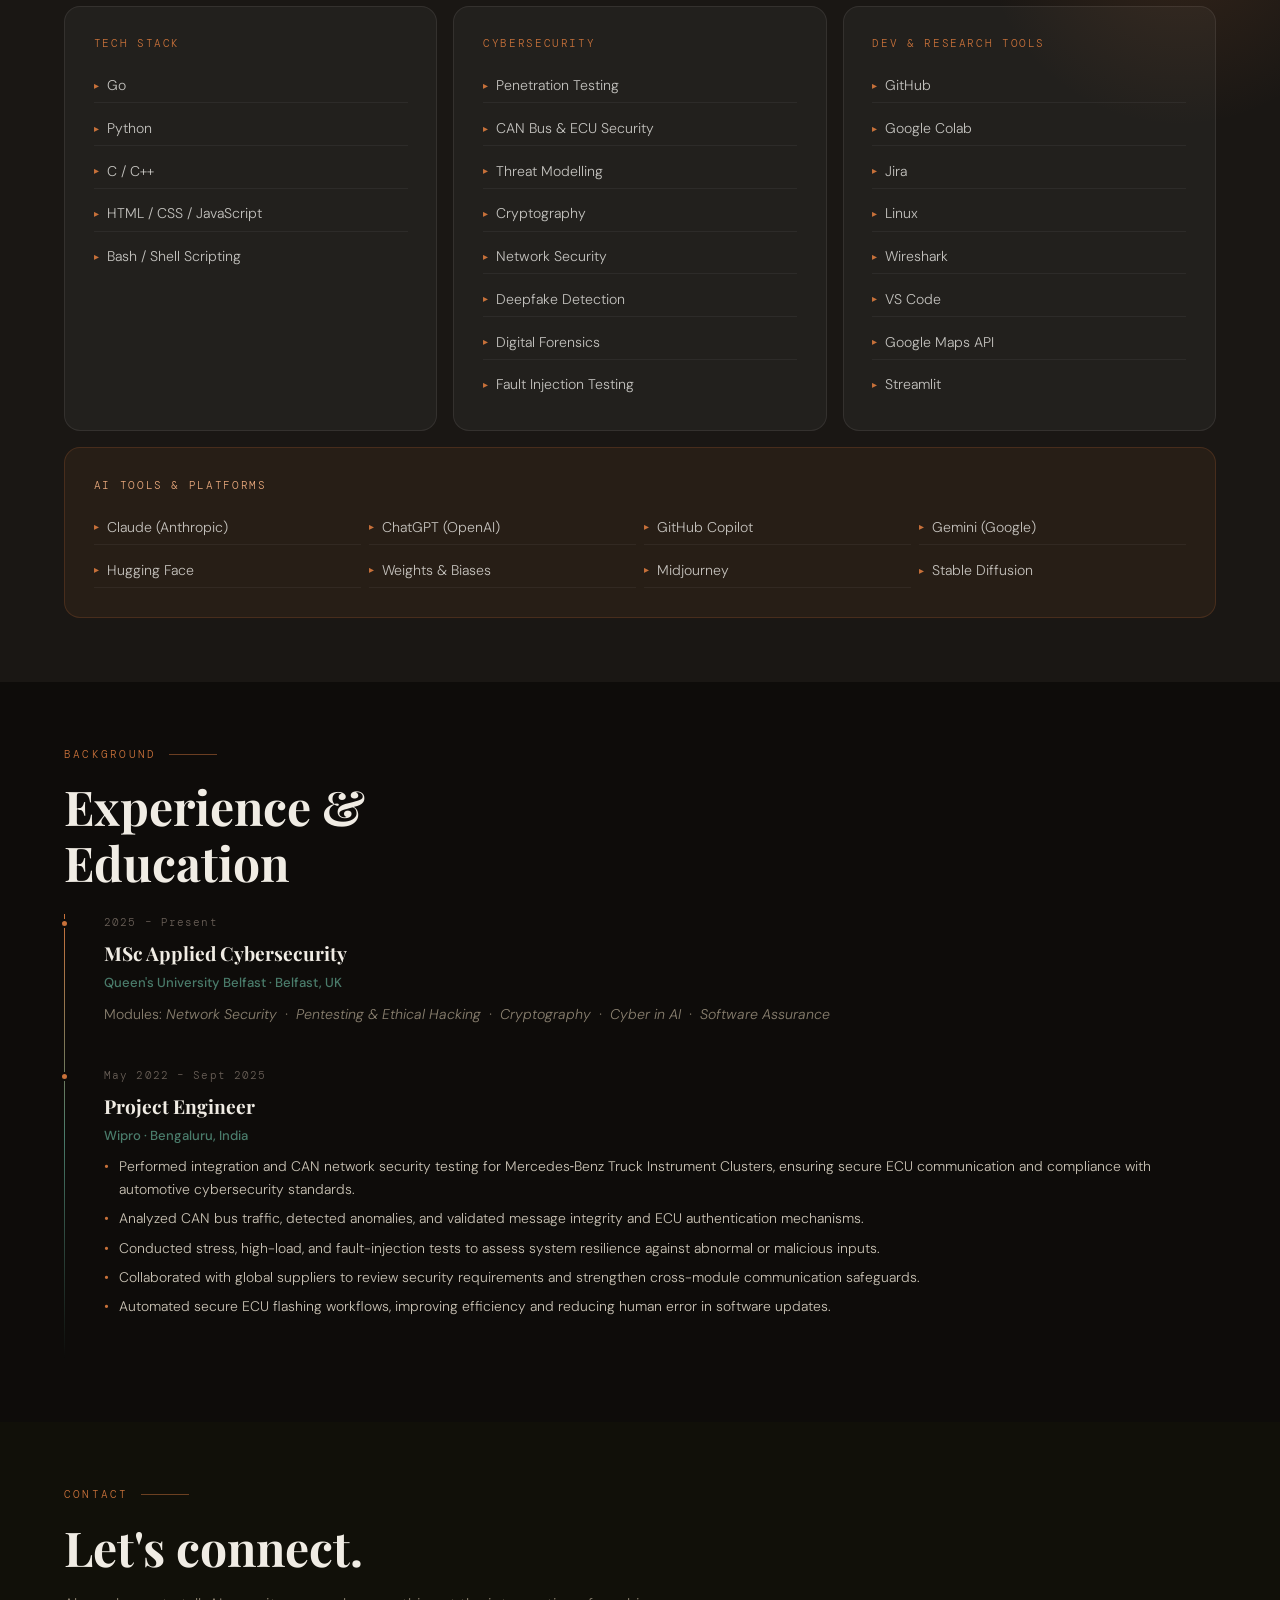
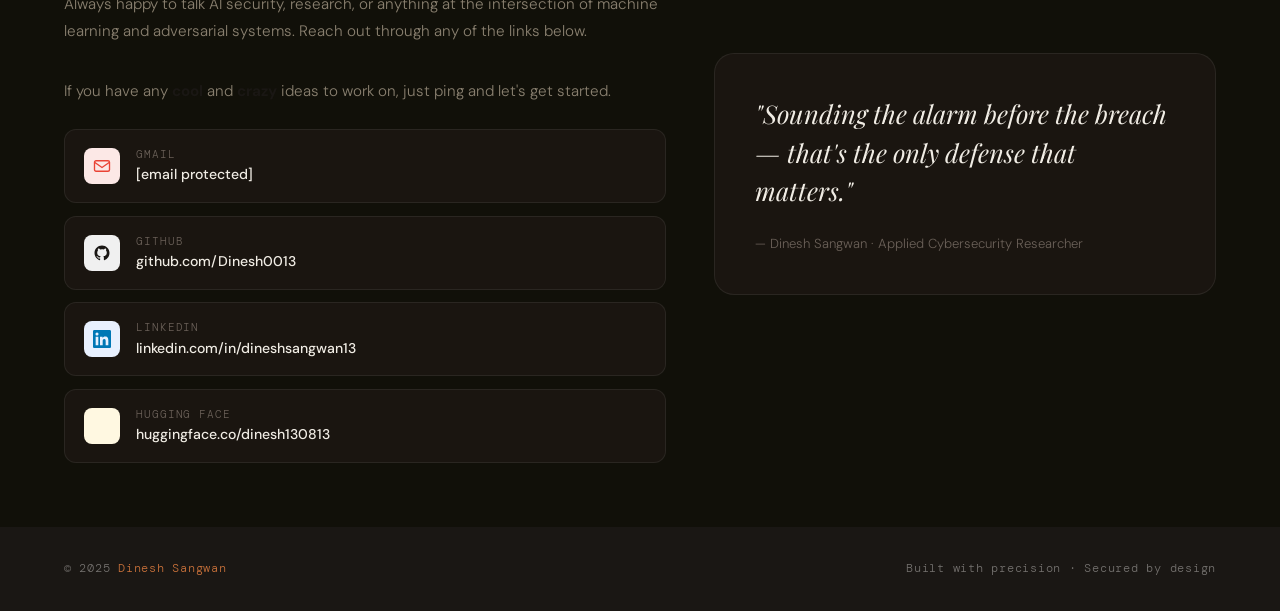
==== commit 3a7655a9: "Update fmt.Println message from 'Hello' to 'Goodbye'" ====
--- a/index.html
+++ b/index.html
@@ -879,7 +879,7 @@
 
   .hero-photo-wrap img {
     filter: brightness(0.97) saturate(1.0);
-    /* Mask fades gently on left and softly on right — image stays vivid in center */
+    /* Mask: left/right fade AND bottom fade starting from ~60% (jacket end) */
     -webkit-mask-image: linear-gradient(
       to right,
       transparent 0%,
@@ -888,7 +888,16 @@
       black 72%,
       rgba(0,0,0,0.6) 85%,
       transparent 100%
+    ),
+    linear-gradient(
+      to bottom,
+      black 0%,
+      black 58%,
+      rgba(0,0,0,0.7) 70%,
+      rgba(0,0,0,0.3) 82%,
+      transparent 100%
     );
+    -webkit-mask-composite: intersect;
     mask-image: linear-gradient(
       to right,
       transparent 0%,
@@ -897,7 +906,16 @@
       black 72%,
       rgba(0,0,0,0.6) 85%,
       transparent 100%
+    ),
+    linear-gradient(
+      to bottom,
+      black 0%,
+      black 58%,
+      rgba(0,0,0,0.7) 70%,
+      rgba(0,0,0,0.3) 82%,
+      transparent 100%
     );
+    mask-composite: intersect;
     transition: filter 0.4s ease;
   }
 
@@ -1284,7 +1302,7 @@
     </div>
     </div>
     <div class="contact-right">
-    <p>'Sounds cool' should also be a top metric while evaluating any project idea</p>
+    <p>"Sounding the alarm before the breach — that's the only defense that matters."</p>
     <div class="signature">— Dinesh Sangwan · Applied Cybersecurity Researcher</div>
   </div>
   </div>
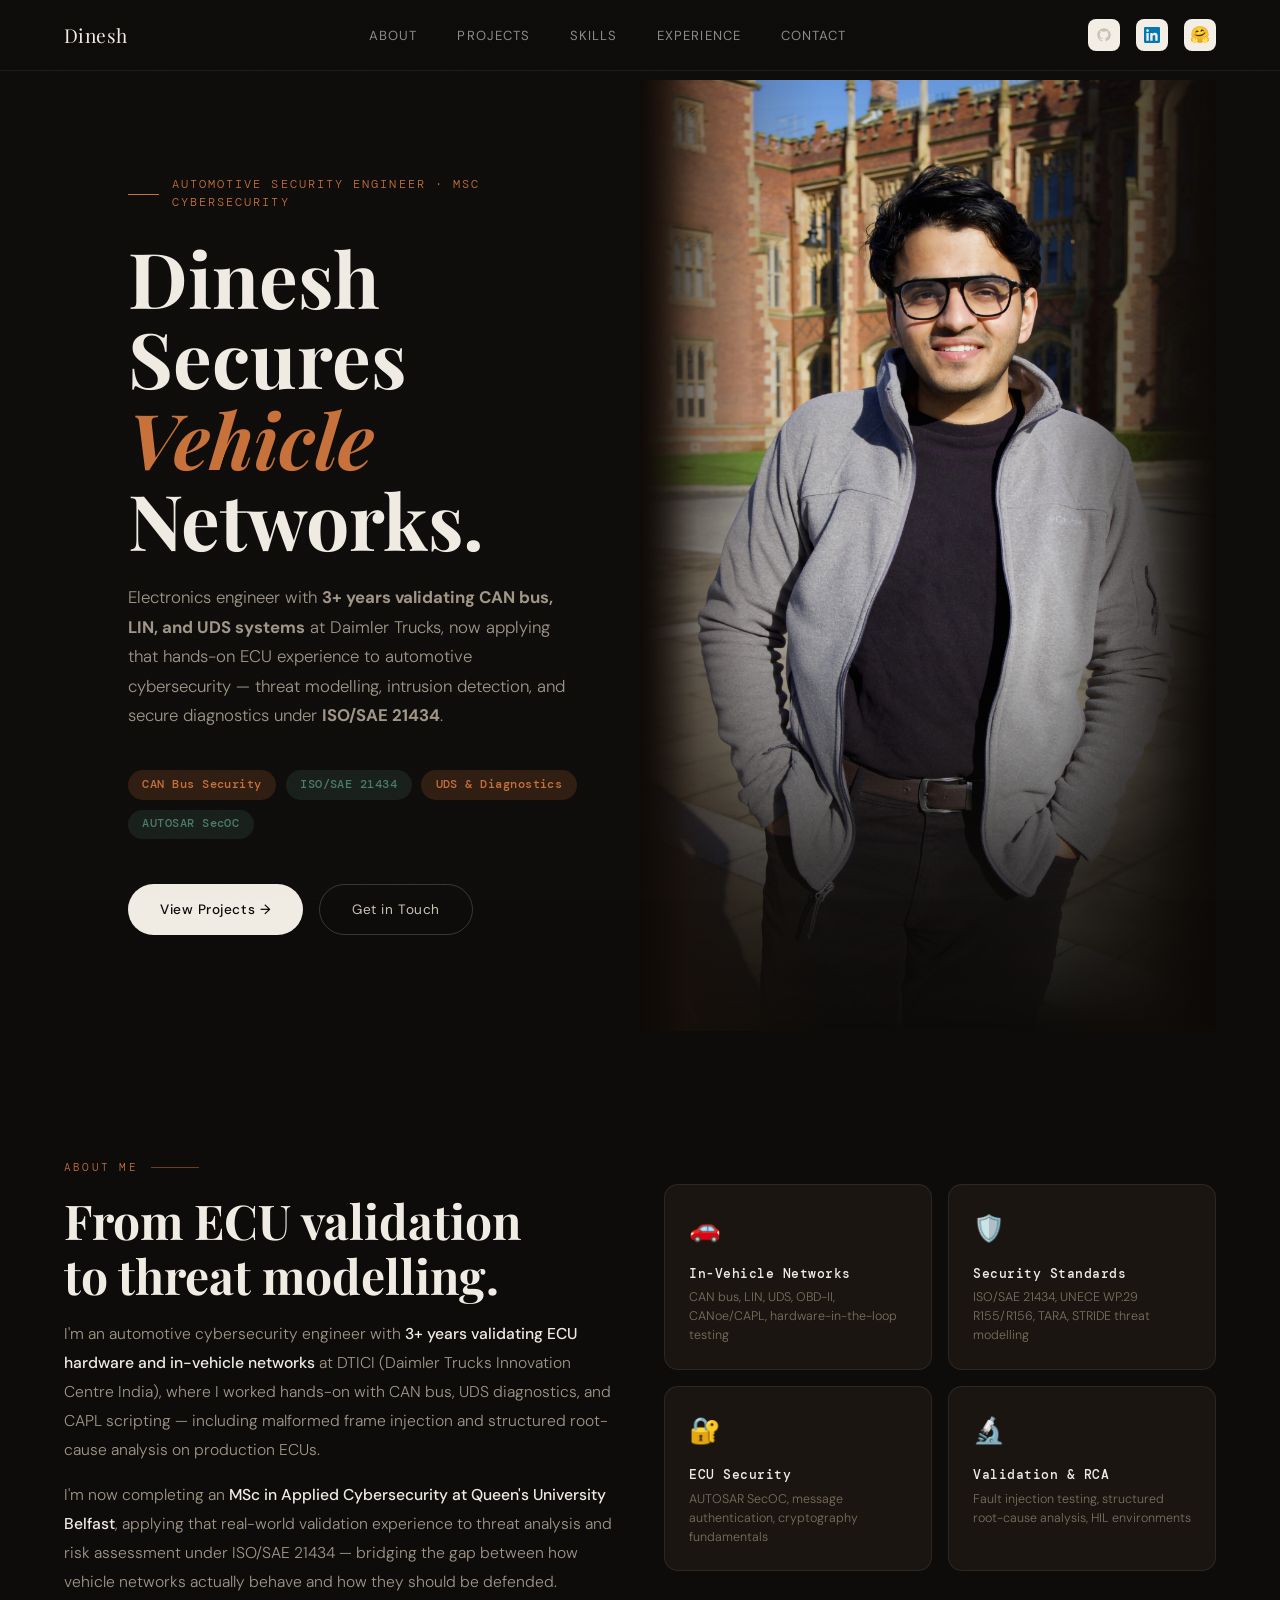
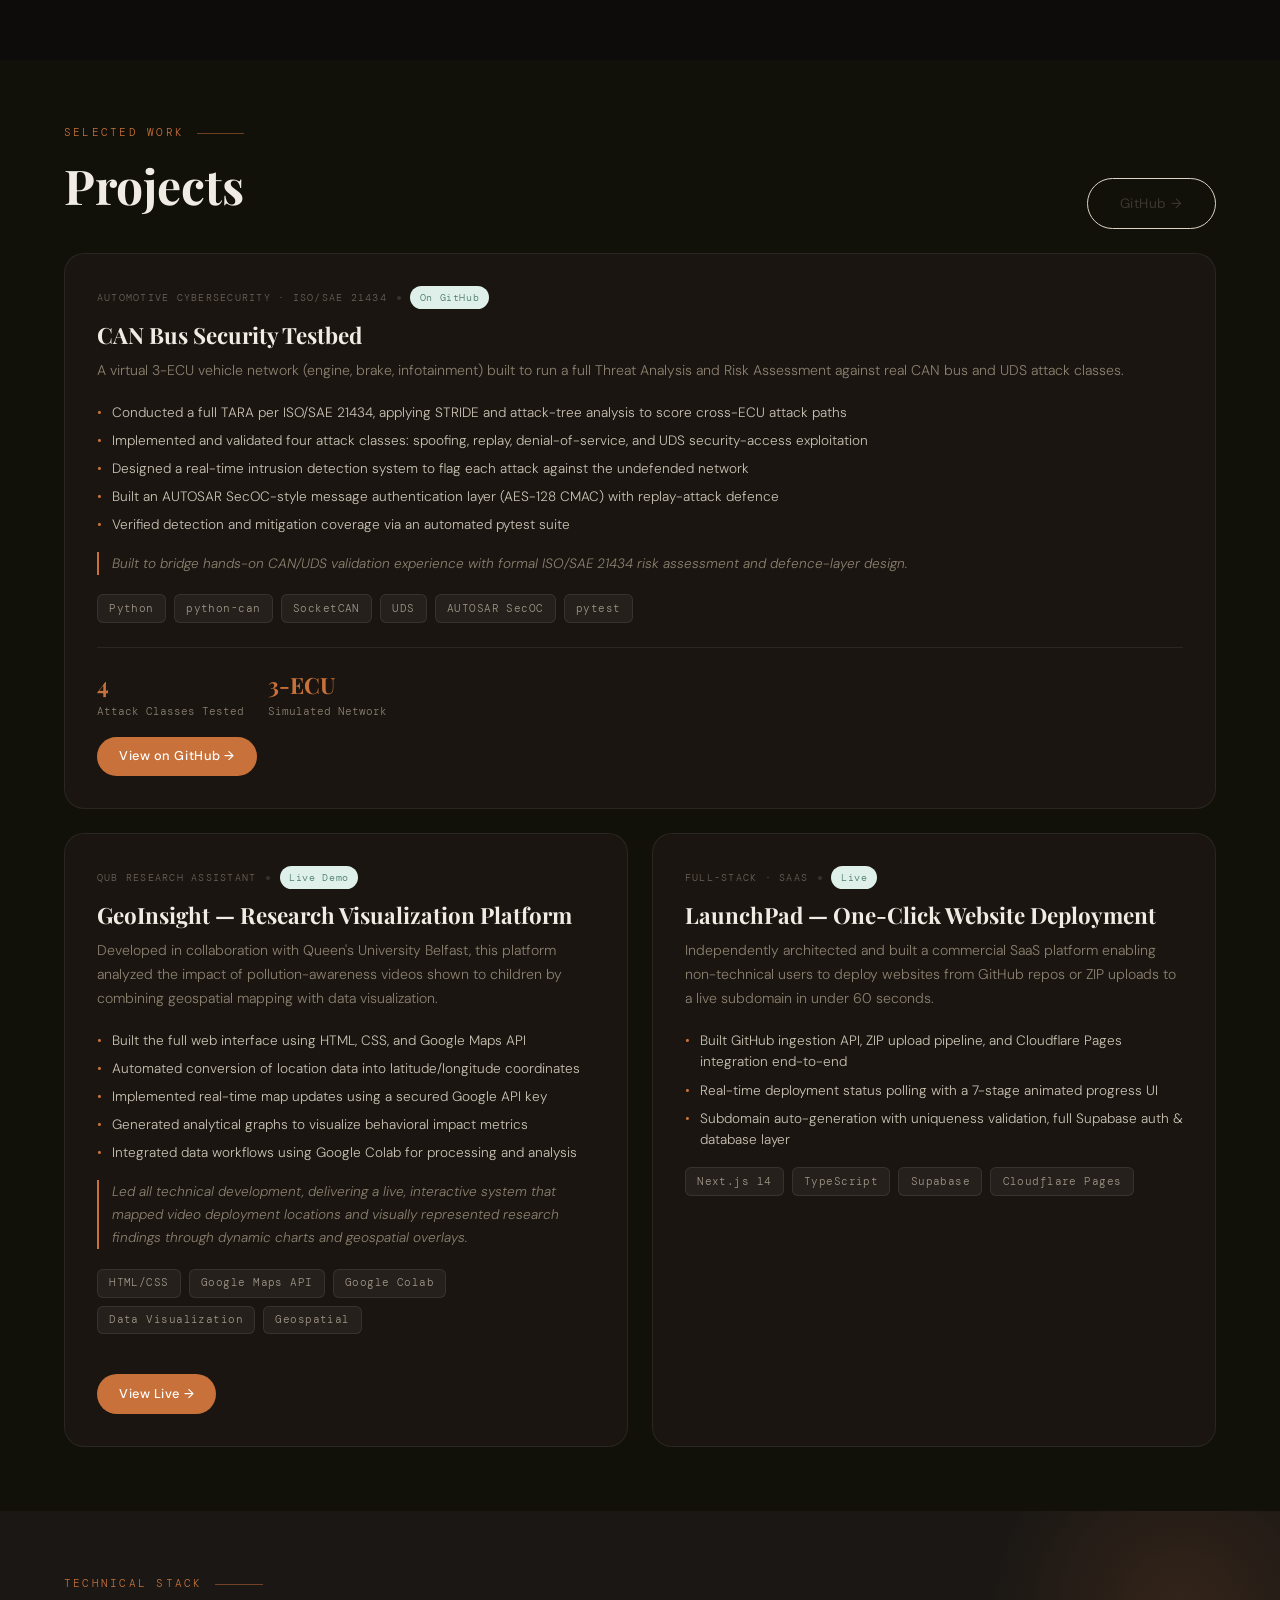
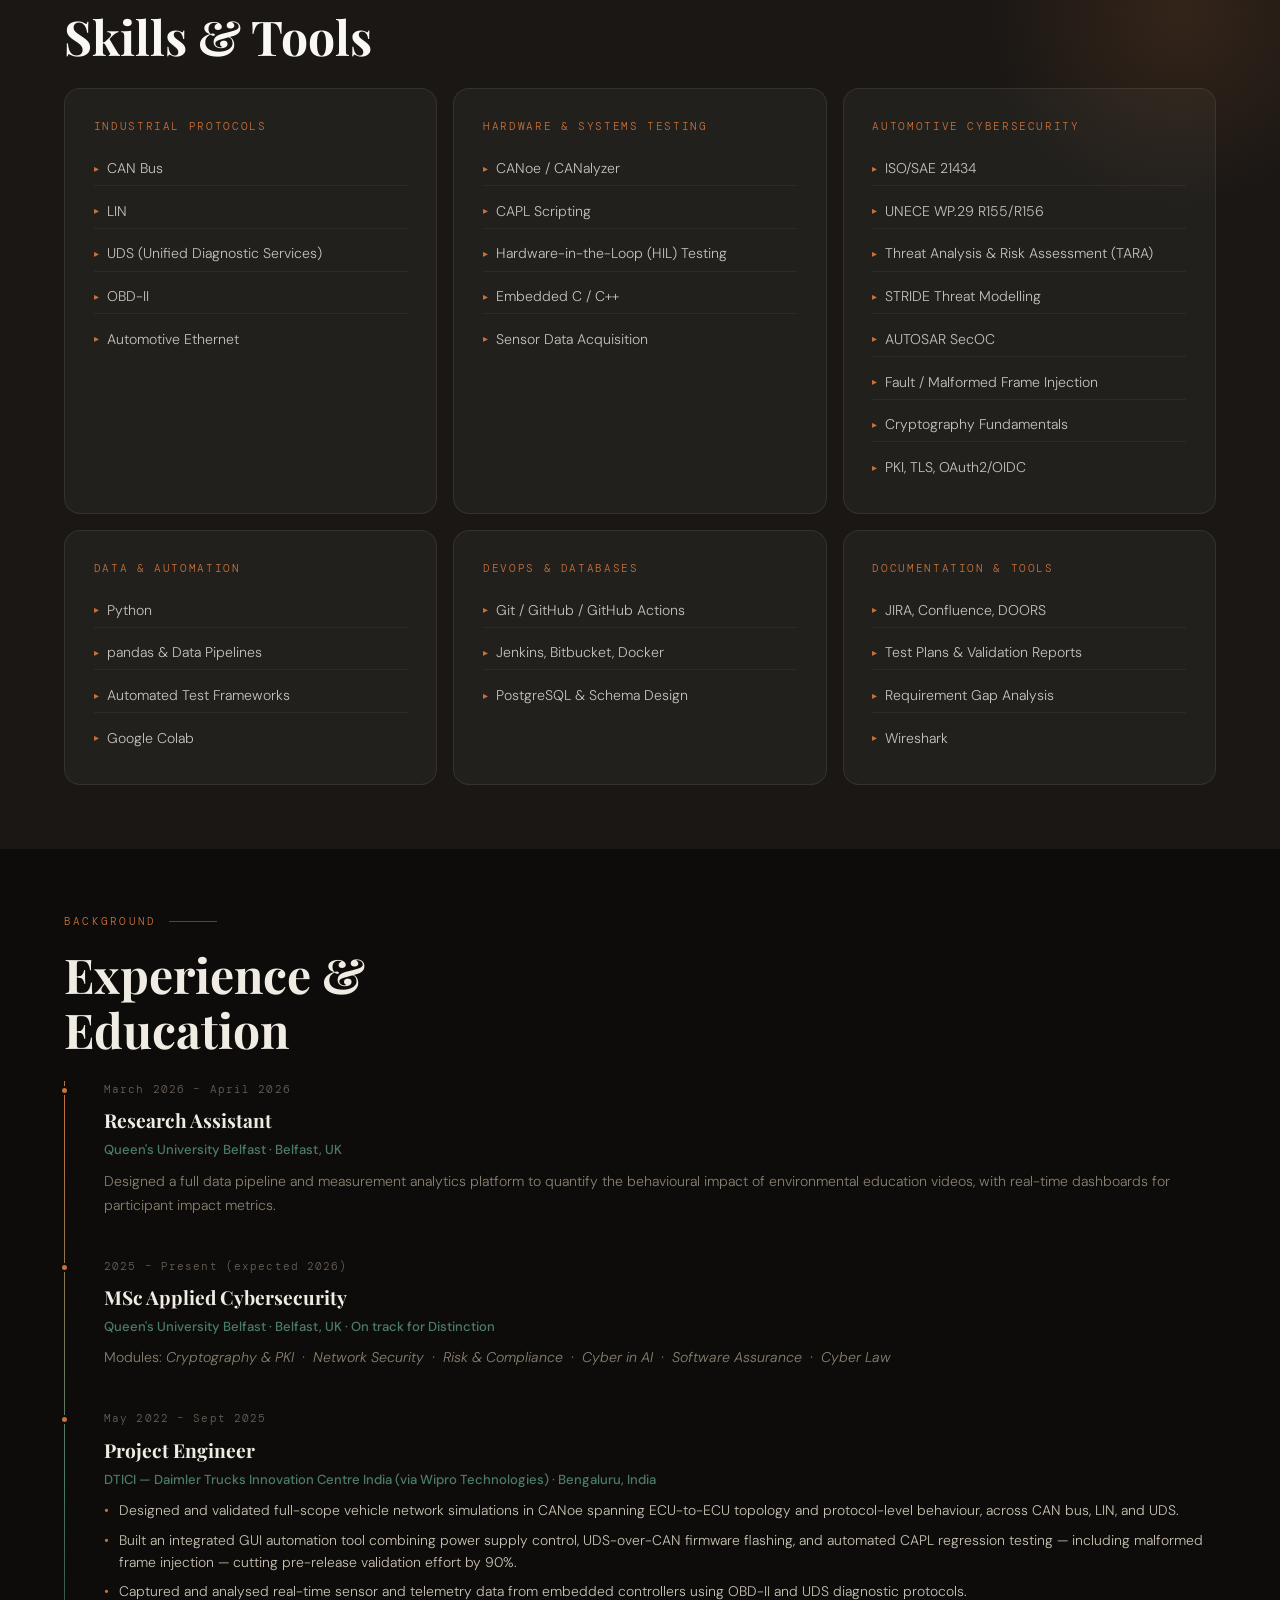
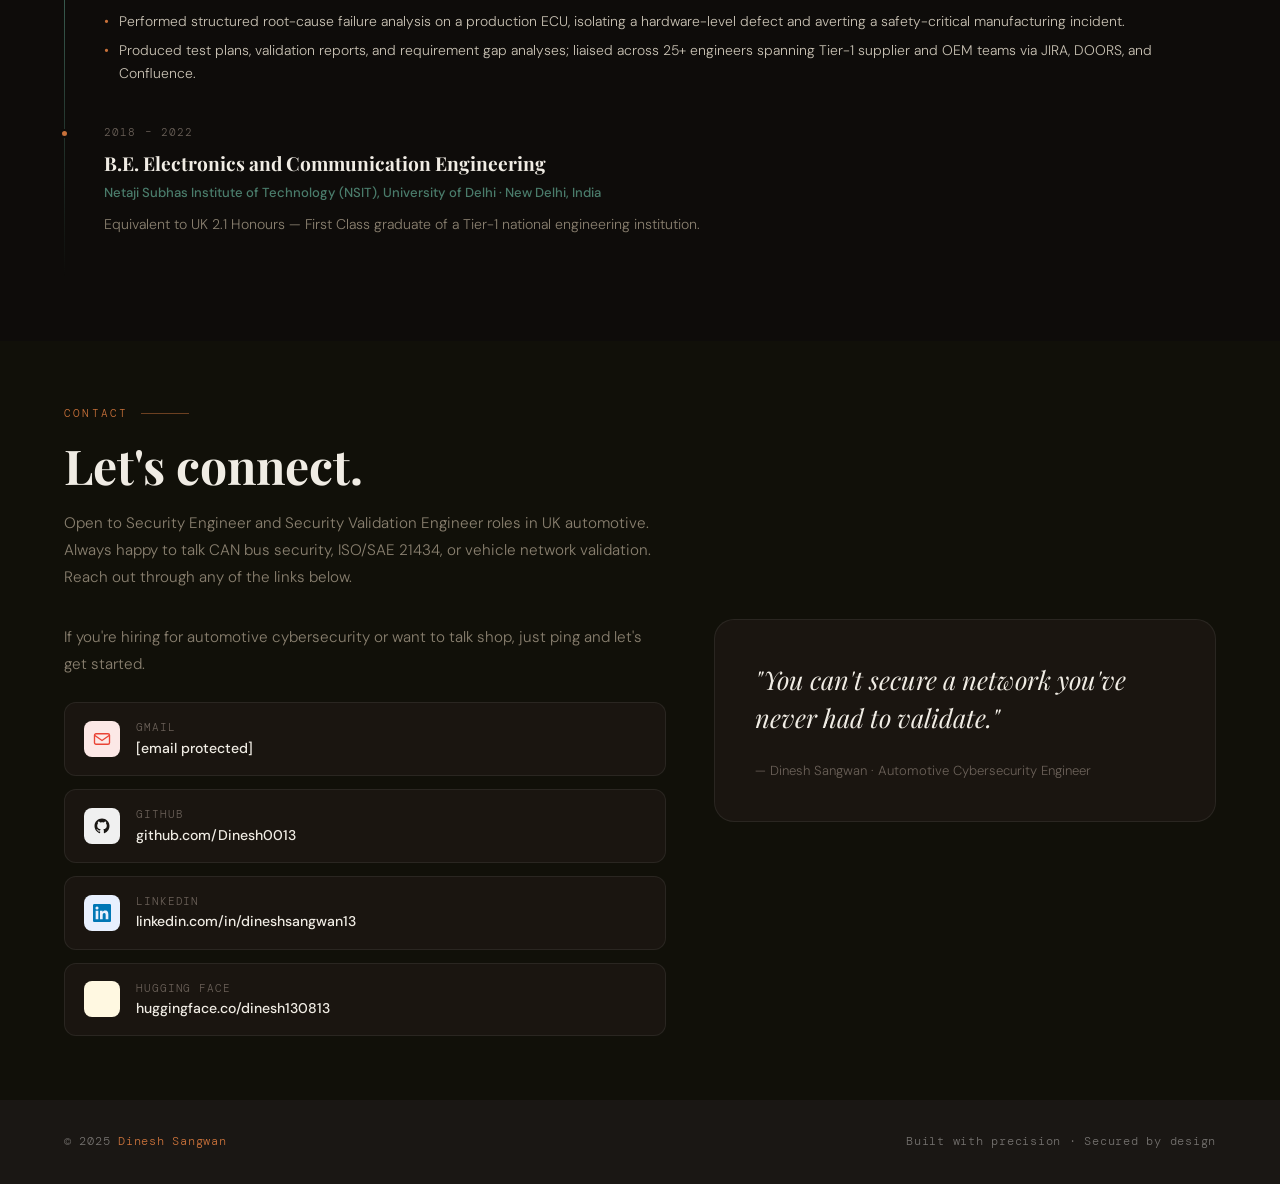
==== commit ace87f50: "Add files via upload" ====
--- a/index.html
+++ b/index.html
@@ -3,7 +3,7 @@
 <head>
 <meta charset="UTF-8"/>
 <meta name="viewport" content="width=device-width, initial-scale=1.0"/>
-<title>Dinesh — AI Security Researcher</title>
+<title>Dinesh Sangwan — Automotive Cybersecurity Engineer</title>
 <link href="https://fonts.googleapis.com/css2?family=Playfair+Display:ital,wght@0,400;0,700;1,400&family=DM+Sans:wght@300;400;500&family=DM+Mono:wght@400;500&display=swap" rel="stylesheet"/>
 <style>
   :root {
@@ -982,16 +982,16 @@
 <!-- HERO -->
 <section class="hero" id="hero">
   <div class="hero-left">
-    <div class="hero-eyebrow">Security Engineer · AI Researcher</div>
-    <h1>Dinesh<br><em>Merges</em><br>Security &amp; AI.</h1>
+    <div class="hero-eyebrow">Automotive Security Engineer · MSc Cybersecurity</div>
+    <h1>Dinesh<br>Secures<br><em>Vehicle</em> Networks.</h1>
     <p class="hero-desc">
-      Cybersecurity engineer and AI researcher focused on <strong>machine learning</strong>, <strong>deep learning</strong>, and securing the internet space for the people — building systems that are both intelligent and trustworthy.
+      Electronics engineer with <strong>3+ years validating CAN bus, LIN, and UDS systems</strong> at Daimler Trucks, now applying that hands-on ECU experience to automotive cybersecurity — threat modelling, intrusion detection, and secure diagnostics under <strong>ISO/SAE 21434</strong>.
     </p>
     <div class="hero-tags">
-      <span class="tag">AI Security</span>
-      <span class="tag green">Deepfake Detection</span>
-      <span class="tag">Digital Forensics</span>
-      <span class="tag green">Automotive CyberSec</span>
+      <span class="tag">CAN Bus Security</span>
+      <span class="tag green">ISO/SAE 21434</span>
+      <span class="tag">UDS &amp; Diagnostics</span>
+      <span class="tag green">AUTOSAR SecOC</span>
     </div>
     <div class="hero-ctas">
       <a href="#projects" class="btn-primary">View Projects →</a>
@@ -1011,34 +1011,34 @@
 <section class="about" id="about">
   <div class="about-text">
     <div class="section-label">About Me</div>
-    <h2>Security meets<br>machine learning.</h2>
+    <h2>From ECU validation<br>to threat modelling.</h2>
     <p>
-      I'm a cybersecurity researcher with a deep interest in how AI systems can both create and defend against new threat vectors. My work sits at the intersection of <strong>computer vision, adversarial ML, and real-world security challenges</strong>.
+      I'm an automotive cybersecurity engineer with <strong>3+ years validating ECU hardware and in-vehicle networks</strong> at DTICI (Daimler Trucks Innovation Centre India), where I worked hands-on with CAN bus, UDS diagnostics, and CAPL scripting — including malformed frame injection and structured root-cause analysis on production ECUs.
     </p>
     <p>
-      I'm drawn to problems where the stakes are high: synthetic identity fraud, deepfake-enabled disinformation, and the arms race between generative models and detection systems.
+      I'm now completing an <strong>MSc in Applied Cybersecurity at Queen's University Belfast</strong>, applying that real-world validation experience to threat analysis and risk assessment under ISO/SAE 21434 — bridging the gap between how vehicle networks actually behave and how they should be defended.
     </p>
   </div>
   <div class="about-cards">
     <div class="about-card">
-      <div class="about-card-icon">🔬</div>
-      <h3>Research</h3>
-      <p>Adversarial ML, deepfake detection & synthetic media forensics</p>
-    </div>
-    <div class="about-card">
-      <div class="about-card-icon">🧠</div>
-      <h3>ML Engineering</h3>
-      <p>PyTorch, transfer learning, GradCAM interpretability, W&B</p>
+      <div class="about-card-icon">🚗</div>
+      <h3>In-Vehicle Networks</h3>
+      <p>CAN bus, LIN, UDS, OBD-II, CANoe/CAPL, hardware-in-the-loop testing</p>
     </div>
     <div class="about-card">
       <div class="about-card-icon">🛡️</div>
-      <h3>Security</h3>
-      <p>Identity fraud defense, threat modeling, AI robustness</p>
+      <h3>Security Standards</h3>
+      <p>ISO/SAE 21434, UNECE WP.29 R155/R156, TARA, STRIDE threat modelling</p>
     </div>
     <div class="about-card">
-      <div class="about-card-icon">🚀</div>
-      <h3>Deployment</h3>
-      <p>Streamlit, Hugging Face Hub, cloud-native ML pipelines</p>
+      <div class="about-card-icon">🔐</div>
+      <h3>ECU Security</h3>
+      <p>AUTOSAR SecOC, message authentication, cryptography fundamentals</p>
+    </div>
+    <div class="about-card">
+      <div class="about-card-icon">🔬</div>
+      <h3>Validation &amp; RCA</h3>
+      <p>Fault injection testing, structured root-cause analysis, HIL environments</p>
     </div>
   </div>
 </section>
@@ -1062,43 +1062,43 @@
       </div>
       <div class="project-body">
         <div class="project-meta">
-          <span class="project-type">Capstone · Computer Vision</span>
+          <span class="project-type">Automotive Cybersecurity · ISO/SAE 21434</span>
           <span class="project-dot"></span>
-          <span class="project-status">Live Demo</span>
-        </div>
-        <h3>SyntheticShield — AI Face Authenticity Detection System <span style="font-size:0.75rem;font-family:'DM Mono',monospace;color:var(--accent);font-weight:400;font-style:normal;">Ongoing</span></h3>
+          <span class="project-status">On GitHub</span>
+        </div>
+        <h3>CAN Bus Security Testbed</h3>
         <p>
-          Building an advanced deepfake and AI-generated face detection system using ResNet50 transfer learning.
+          A virtual 3-ECU vehicle network (engine, brake, infotainment) built to run a full Threat Analysis and Risk Assessment against real CAN bus and UDS attack classes.
         </p>
         <ul style="list-style:none;margin:0 0 1rem 0;padding:0;display:flex;flex-direction:column;gap:0.4rem;">
-          <li style="font-size:0.85rem;color:#c9c2b4;display:flex;gap:0.6rem;"><span style="color:var(--accent);flex-shrink:0;">•</span> Trained on 140,000+ images (GAN-generated + real faces)</li>
-          <li style="font-size:0.85rem;color:#c9c2b4;display:flex;gap:0.6rem;"><span style="color:var(--accent);flex-shrink:0;">•</span> Achieved near-perfect validation accuracy in initial experiments</li>
-          <li style="font-size:0.85rem;color:#c9c2b4;display:flex;gap:0.6rem;"><span style="color:var(--accent);flex-shrink:0;">•</span> Currently expanding training to Stable Diffusion and Midjourney datasets</li>
-          <li style="font-size:0.85rem;color:#c9c2b4;display:flex;gap:0.6rem;"><span style="color:var(--accent);flex-shrink:0;">•</span> Integrated Grad-CAM visualizations for transparent, explainable AI</li>
-          <li style="font-size:0.85rem;color:#c9c2b4;display:flex;gap:0.6rem;"><span style="color:var(--accent);flex-shrink:0;">•</span> Designed for security, digital forensics, and high-trust verification systems</li>
+          <li style="font-size:0.85rem;color:#c9c2b4;display:flex;gap:0.6rem;"><span style="color:var(--accent);flex-shrink:0;">•</span> Conducted a full TARA per ISO/SAE 21434, applying STRIDE and attack-tree analysis to score cross-ECU attack paths</li>
+          <li style="font-size:0.85rem;color:#c9c2b4;display:flex;gap:0.6rem;"><span style="color:var(--accent);flex-shrink:0;">•</span> Implemented and validated four attack classes: spoofing, replay, denial-of-service, and UDS security-access exploitation</li>
+          <li style="font-size:0.85rem;color:#c9c2b4;display:flex;gap:0.6rem;"><span style="color:var(--accent);flex-shrink:0;">•</span> Designed a real-time intrusion detection system to flag each attack against the undefended network</li>
+          <li style="font-size:0.85rem;color:#c9c2b4;display:flex;gap:0.6rem;"><span style="color:var(--accent);flex-shrink:0;">•</span> Built an AUTOSAR SecOC-style message authentication layer (AES-128 CMAC) with replay-attack defence</li>
+          <li style="font-size:0.85rem;color:#c9c2b4;display:flex;gap:0.6rem;"><span style="color:var(--accent);flex-shrink:0;">•</span> Verified detection and mitigation coverage via an automated pytest suite</li>
         </ul>
         <p style="font-style:italic;color:var(--muted);font-size:0.85rem;border-left:2px solid var(--accent);padding-left:0.8rem;">
-          SyntheticShield focuses on robust detection of modern generative models while ensuring model interpretability — a critical requirement for real-world cybersecurity applications.
+          Built to bridge hands-on CAN/UDS validation experience with formal ISO/SAE 21434 risk assessment and defence-layer design.
         </p>
         <div class="project-tech">
-          <span class="tech-pill">PyTorch</span>
-          <span class="tech-pill">ResNet50</span>
-          <span class="tech-pill">GradCAM</span>
-          <span class="tech-pill">Streamlit</span>
-          <span class="tech-pill">Hugging Face</span>
-          <span class="tech-pill">Weights & Biases</span>
+          <span class="tech-pill">Python</span>
+          <span class="tech-pill">python-can</span>
+          <span class="tech-pill">SocketCAN</span>
+          <span class="tech-pill">UDS</span>
+          <span class="tech-pill">AUTOSAR SecOC</span>
+          <span class="tech-pill">pytest</span>
         </div>
         <div class="project-stat-row">
           <div class="project-stat">
-            <div class="val">140k+</div>
-            <div class="lbl">Training Images</div>
+            <div class="val">4</div>
+            <div class="lbl">Attack Classes Tested</div>
           </div>
           <div class="project-stat">
-            <div class="val">Live</div>
-            <div class="lbl">Deployment</div>
+            <div class="val">3-ECU</div>
+            <div class="lbl">Simulated Network</div>
           </div>
         </div>
-        <a href="https://ai-image-detector-dineshdemo.streamlit.app/" target="_blank" class="btn-primary" style="display:inline-flex;margin-top:1rem;font-size:0.8rem;padding:0.6rem 1.4rem;background:var(--accent);color:#fff;">View Live →</a>
+        <a href="https://github.com/Dinesh0013" target="_blank" class="btn-primary" style="display:inline-flex;margin-top:1rem;font-size:0.8rem;padding:0.6rem 1.4rem;background:var(--accent);color:#fff;">View on GitHub →</a>
       </div>
     </div>
 
@@ -1109,7 +1109,7 @@
       </div>
       <div class="project-body">
         <div class="project-meta">
-          <span class="project-type">Geospatial · Research</span>
+          <span class="project-type">QUB Research Assistant</span>
           <span class="project-dot"></span>
           <span class="project-status">Live Demo</span>
         </div>
@@ -1138,21 +1138,31 @@
       </div>
     </div>
 
-    <!-- PROJECT 3 placeholder -->
+    <!-- PROJECT 3 -->
     <div class="project-card">
       <div class="project-visual">
-        <span class="project-visual-icon">⚙️</span>
+        <span class="project-visual-icon">🚀</span>
       </div>
       <div class="project-body">
         <div class="project-meta">
-          <span class="project-type">Security Research</span>
-        </div>
-        <h3>More Coming Soon</h3>
+          <span class="project-type">Full-Stack · SaaS</span>
+          <span class="project-dot"></span>
+          <span class="project-status">Live</span>
+        </div>
+        <h3>LaunchPad — One-Click Website Deployment</h3>
         <p>
-          Additional projects in adversarial ML and AI security tooling currently in progress. Check back or follow on GitHub.
+          Independently architected and built a commercial SaaS platform enabling non-technical users to deploy websites from GitHub repos or ZIP uploads to a live subdomain in under 60 seconds.
         </p>
+        <ul style="list-style:none;margin:0 0 1rem 0;padding:0;display:flex;flex-direction:column;gap:0.4rem;">
+          <li style="font-size:0.85rem;color:#c9c2b4;display:flex;gap:0.6rem;"><span style="color:var(--accent);flex-shrink:0;">•</span> Built GitHub ingestion API, ZIP upload pipeline, and Cloudflare Pages integration end-to-end</li>
+          <li style="font-size:0.85rem;color:#c9c2b4;display:flex;gap:0.6rem;"><span style="color:var(--accent);flex-shrink:0;">•</span> Real-time deployment status polling with a 7-stage animated progress UI</li>
+          <li style="font-size:0.85rem;color:#c9c2b4;display:flex;gap:0.6rem;"><span style="color:var(--accent);flex-shrink:0;">•</span> Subdomain auto-generation with uniqueness validation, full Supabase auth &amp; database layer</li>
+        </ul>
         <div class="project-tech">
-          <span class="tech-pill">In Progress</span>
+          <span class="tech-pill">Next.js 14</span>
+          <span class="tech-pill">TypeScript</span>
+          <span class="tech-pill">Supabase</span>
+          <span class="tech-pill">Cloudflare Pages</span>
         </div>
       </div>
     </div>
@@ -1167,55 +1177,67 @@
   <div class="skills-grid">
 
     <div class="skill-group">
-      <div class="skill-group-label">Tech Stack</div>
+      <div class="skill-group-label">Industrial Protocols</div>
       <ul class="skill-list">
-        <li>Go</li>
+        <li>CAN Bus</li>
+        <li>LIN</li>
+        <li>UDS (Unified Diagnostic Services)</li>
+        <li>OBD-II</li>
+        <li>Automotive Ethernet</li>
+      </ul>
+    </div>
+
+    <div class="skill-group">
+      <div class="skill-group-label">Hardware &amp; Systems Testing</div>
+      <ul class="skill-list">
+        <li>CANoe / CANalyzer</li>
+        <li>CAPL Scripting</li>
+        <li>Hardware-in-the-Loop (HIL) Testing</li>
+        <li>Embedded C / C++</li>
+        <li>Sensor Data Acquisition</li>
+      </ul>
+    </div>
+
+    <div class="skill-group">
+      <div class="skill-group-label">Automotive Cybersecurity</div>
+      <ul class="skill-list">
+        <li>ISO/SAE 21434</li>
+        <li>UNECE WP.29 R155/R156</li>
+        <li>Threat Analysis &amp; Risk Assessment (TARA)</li>
+        <li>STRIDE Threat Modelling</li>
+        <li>AUTOSAR SecOC</li>
+        <li>Fault / Malformed Frame Injection</li>
+        <li>Cryptography Fundamentals</li>
+        <li>PKI, TLS, OAuth2/OIDC</li>
+      </ul>
+    </div>
+
+    <div class="skill-group">
+      <div class="skill-group-label">Data &amp; Automation</div>
+      <ul class="skill-list">
         <li>Python</li>
-        <li>C / C++</li>
-        <li>HTML / CSS / JavaScript</li>
-        <li>Bash / Shell Scripting</li>
+        <li>pandas &amp; Data Pipelines</li>
+        <li>Automated Test Frameworks</li>
+        <li>Google Colab</li>
       </ul>
     </div>
 
     <div class="skill-group">
-      <div class="skill-group-label">Cybersecurity</div>
+      <div class="skill-group-label">DevOps &amp; Databases</div>
       <ul class="skill-list">
-        <li>Penetration Testing</li>
-        <li>CAN Bus &amp; ECU Security</li>
-        <li>Threat Modelling</li>
-        <li>Cryptography</li>
-        <li>Network Security</li>
-        <li>Deepfake Detection</li>
-        <li>Digital Forensics</li>
-        <li>Fault Injection Testing</li>
+        <li>Git / GitHub / GitHub Actions</li>
+        <li>Jenkins, Bitbucket, Docker</li>
+        <li>PostgreSQL &amp; Schema Design</li>
       </ul>
     </div>
 
     <div class="skill-group">
-      <div class="skill-group-label">Dev &amp; Research Tools</div>
+      <div class="skill-group-label">Documentation &amp; Tools</div>
       <ul class="skill-list">
-        <li>GitHub</li>
-        <li>Google Colab</li>
-        <li>Jira</li>
-        <li>Linux</li>
+        <li>JIRA, Confluence, DOORS</li>
+        <li>Test Plans &amp; Validation Reports</li>
+        <li>Requirement Gap Analysis</li>
         <li>Wireshark</li>
-        <li>VS Code</li>
-        <li>Google Maps API</li>
-        <li>Streamlit</li>
-      </ul>
-    </div>
-
-    <div class="skill-group" style="grid-column: 1 / -1; background: rgba(200,113,58,0.08); border-color: rgba(200,113,58,0.2);">
-      <div class="skill-group-label" style="color:#e8a87c;">AI Tools &amp; Platforms</div>
-      <ul class="skill-list" style="display:grid;grid-template-columns:repeat(4,1fr);gap:0.5rem;">
-        <li>Claude (Anthropic)</li>
-        <li>ChatGPT (OpenAI)</li>
-        <li>GitHub Copilot</li>
-        <li>Gemini (Google)</li>
-        <li>Hugging Face</li>
-        <li>Weights &amp; Biases</li>
-        <li>Midjourney</li>
-        <li>Stable Diffusion</li>
       </ul>
     </div>
 
@@ -1229,23 +1251,37 @@
   <div class="timeline">
 
     <div class="timeline-item">
-      <div class="timeline-date">2025 – Present</div>
+      <div class="timeline-date">March 2026 – April 2026</div>
+      <h3>Research Assistant</h3>
+      <div class="org">Queen's University Belfast · Belfast, UK</div>
+      <p>Designed a full data pipeline and measurement analytics platform to quantify the behavioural impact of environmental education videos, with real-time dashboards for participant impact metrics.</p>
+    </div>
+
+    <div class="timeline-item">
+      <div class="timeline-date">2025 – Present (expected 2026)</div>
       <h3>MSc Applied Cybersecurity</h3>
-      <div class="org">Queen's University Belfast · Belfast, UK</div>
-      <p>Modules: <em>Network Security &nbsp;·&nbsp; Pentesting &amp; Ethical Hacking &nbsp;·&nbsp; Cryptography &nbsp;·&nbsp; Cyber in AI &nbsp;·&nbsp; Software Assurance</em></p>
+      <div class="org">Queen's University Belfast · Belfast, UK · On track for Distinction</div>
+      <p>Modules: <em>Cryptography &amp; PKI &nbsp;·&nbsp; Network Security &nbsp;·&nbsp; Risk &amp; Compliance &nbsp;·&nbsp; Cyber in AI &nbsp;·&nbsp; Software Assurance &nbsp;·&nbsp; Cyber Law</em></p>
     </div>
 
     <div class="timeline-item">
       <div class="timeline-date">May 2022 – Sept 2025</div>
       <h3>Project Engineer</h3>
-      <div class="org">Wipro · Bengaluru, India</div>
+      <div class="org">DTICI — Daimler Trucks Innovation Centre India (via Wipro Technologies) · Bengaluru, India</div>
       <ul style="list-style:none;padding:0;margin:0;display:flex;flex-direction:column;gap:0.45rem;">
-        <li style="font-size:0.87rem;color:#c9c2b4;display:flex;gap:0.6rem;"><span style="color:var(--accent);flex-shrink:0;">•</span> Performed integration and CAN network security testing for Mercedes‑Benz Truck Instrument Clusters, ensuring secure ECU communication and compliance with automotive cybersecurity standards.</li>
-        <li style="font-size:0.87rem;color:#c9c2b4;display:flex;gap:0.6rem;"><span style="color:var(--accent);flex-shrink:0;">•</span> Analyzed CAN bus traffic, detected anomalies, and validated message integrity and ECU authentication mechanisms.</li>
-        <li style="font-size:0.87rem;color:#c9c2b4;display:flex;gap:0.6rem;"><span style="color:var(--accent);flex-shrink:0;">•</span> Conducted stress, high-load, and fault-injection tests to assess system resilience against abnormal or malicious inputs.</li>
-        <li style="font-size:0.87rem;color:#c9c2b4;display:flex;gap:0.6rem;"><span style="color:var(--accent);flex-shrink:0;">•</span> Collaborated with global suppliers to review security requirements and strengthen cross-module communication safeguards.</li>
-        <li style="font-size:0.87rem;color:#c9c2b4;display:flex;gap:0.6rem;"><span style="color:var(--accent);flex-shrink:0;">•</span> Automated secure ECU flashing workflows, improving efficiency and reducing human error in software updates.</li>
+        <li style="font-size:0.87rem;color:#c9c2b4;display:flex;gap:0.6rem;"><span style="color:var(--accent);flex-shrink:0;">•</span> Designed and validated full-scope vehicle network simulations in CANoe spanning ECU-to-ECU topology and protocol-level behaviour, across CAN bus, LIN, and UDS.</li>
+        <li style="font-size:0.87rem;color:#c9c2b4;display:flex;gap:0.6rem;"><span style="color:var(--accent);flex-shrink:0;">•</span> Built an integrated GUI automation tool combining power supply control, UDS-over-CAN firmware flashing, and automated CAPL regression testing — including malformed frame injection — cutting pre-release validation effort by 90%.</li>
+        <li style="font-size:0.87rem;color:#c9c2b4;display:flex;gap:0.6rem;"><span style="color:var(--accent);flex-shrink:0;">•</span> Captured and analysed real-time sensor and telemetry data from embedded controllers using OBD-II and UDS diagnostic protocols.</li>
+        <li style="font-size:0.87rem;color:#c9c2b4;display:flex;gap:0.6rem;"><span style="color:var(--accent);flex-shrink:0;">•</span> Performed structured root-cause failure analysis on a production ECU, isolating a hardware-level defect and averting a safety-critical manufacturing incident.</li>
+        <li style="font-size:0.87rem;color:#c9c2b4;display:flex;gap:0.6rem;"><span style="color:var(--accent);flex-shrink:0;">•</span> Produced test plans, validation reports, and requirement gap analyses; liaised across 25+ engineers spanning Tier-1 supplier and OEM teams via JIRA, DOORS, and Confluence.</li>
       </ul>
+    </div>
+
+    <div class="timeline-item">
+      <div class="timeline-date">2018 – 2022</div>
+      <h3>B.E. Electronics and Communication Engineering</h3>
+      <div class="org">Netaji Subhas Institute of Technology (NSIT), University of Delhi · New Delhi, India</div>
+      <p>Equivalent to UK 2.1 Honours — First Class graduate of a Tier-1 national engineering institution.</p>
     </div>
 
   </div>
@@ -1257,10 +1293,10 @@
     <div class="section-label">Contact</div>
     <h2>Let's connect.</h2>
     <p>
-      Always happy to talk AI security, research, or anything at the intersection of machine learning and adversarial systems. Reach out through any of the links below.
+      Open to Security Engineer and Security Validation Engineer roles in UK automotive. Always happy to talk CAN bus security, ISO/SAE 21434, or vehicle network validation. Reach out through any of the links below.
     </p>
     <p style="margin-bottom:1.5rem;">
-      If you have any <strong style="color:var(--ink)">cool</strong> and <strong style="color:var(--ink)">crazy</strong> ideas to work on, just ping and let's get started.
+      If you're hiring for automotive cybersecurity or want to talk shop, just ping and let's get started.
     </p>
     <div class="contact-links">
       <a href="/cdn-cgi/l/email-protection#4125282f24322970727179707201262c20282d6f222e2c" class="contact-link">
@@ -1302,8 +1338,8 @@
     </div>
     </div>
     <div class="contact-right">
-    <p>"Sounding the alarm before the breach — that's the only defense that matters."</p>
-    <div class="signature">— Dinesh Sangwan · Applied Cybersecurity Researcher</div>
+    <p>"You can't secure a network you've never had to validate."</p>
+    <div class="signature">— Dinesh Sangwan · Automotive Cybersecurity Engineer</div>
   </div>
   </div>
 </section>
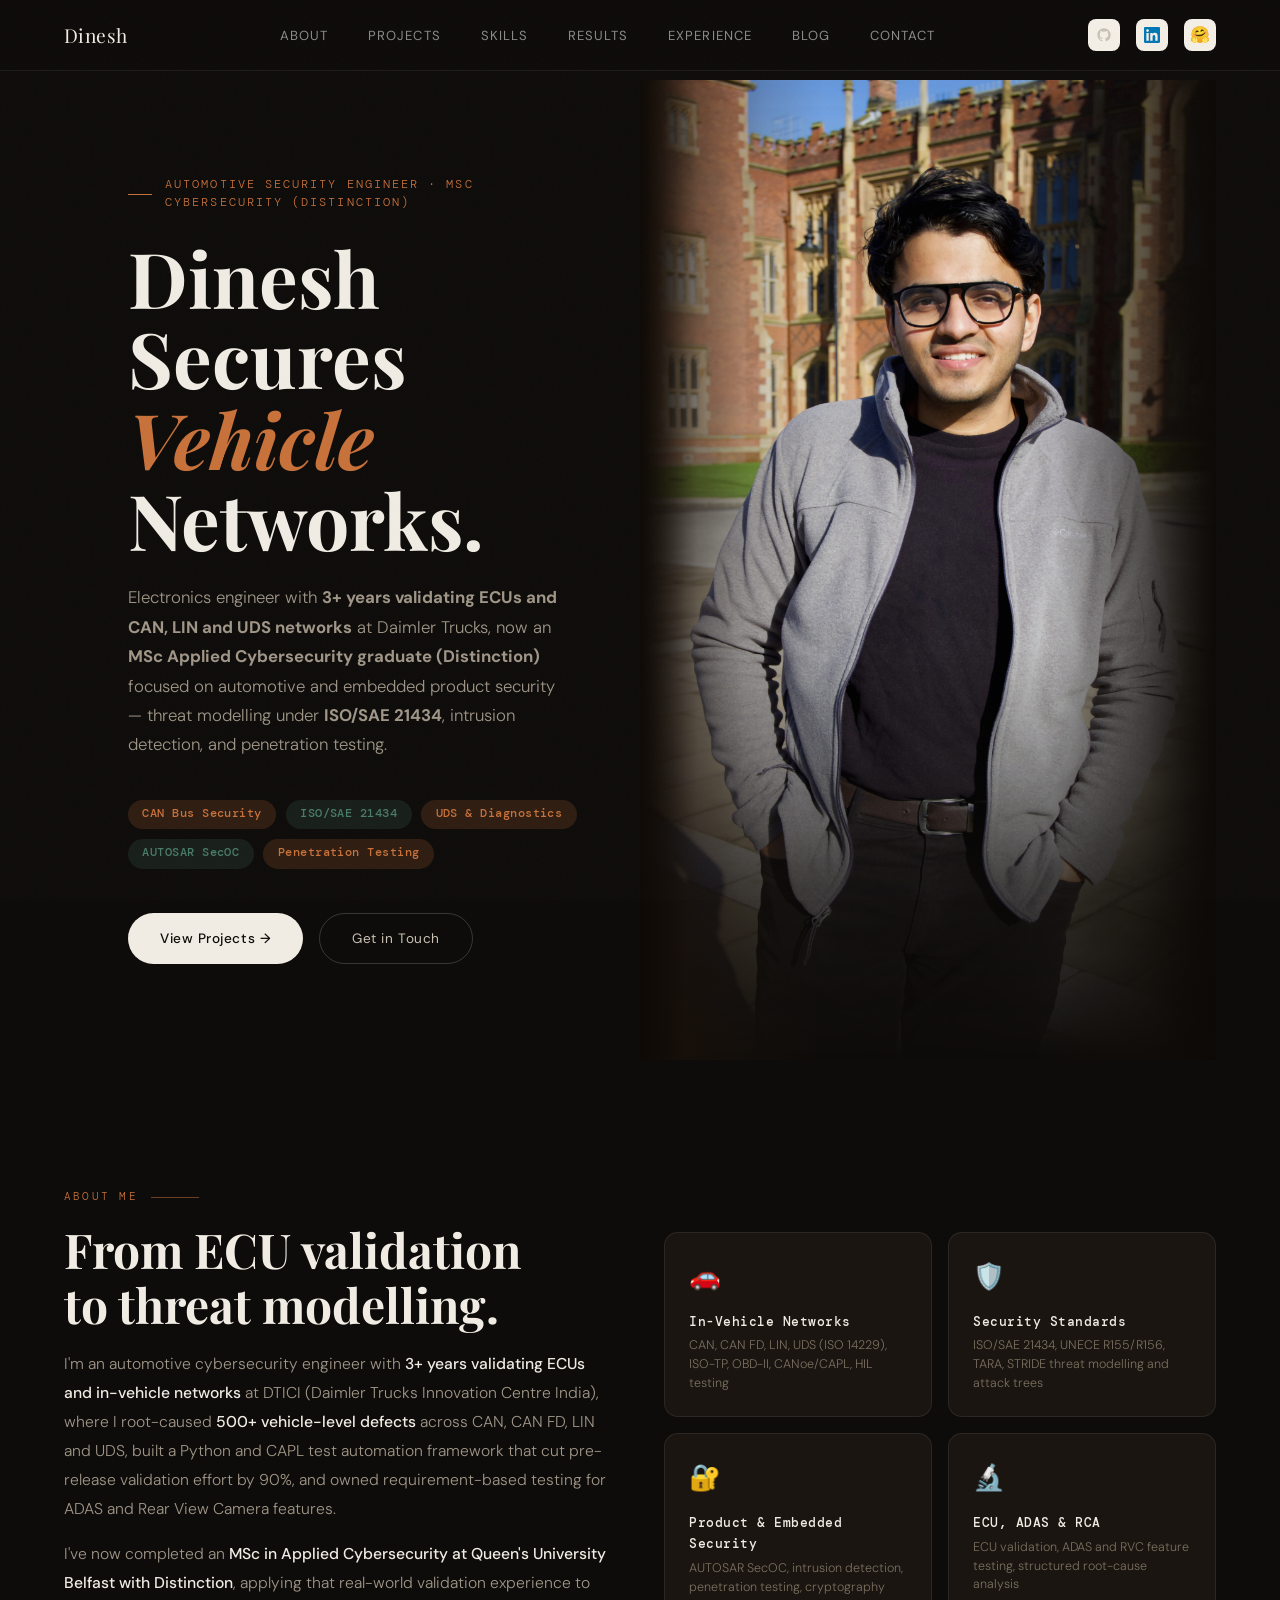
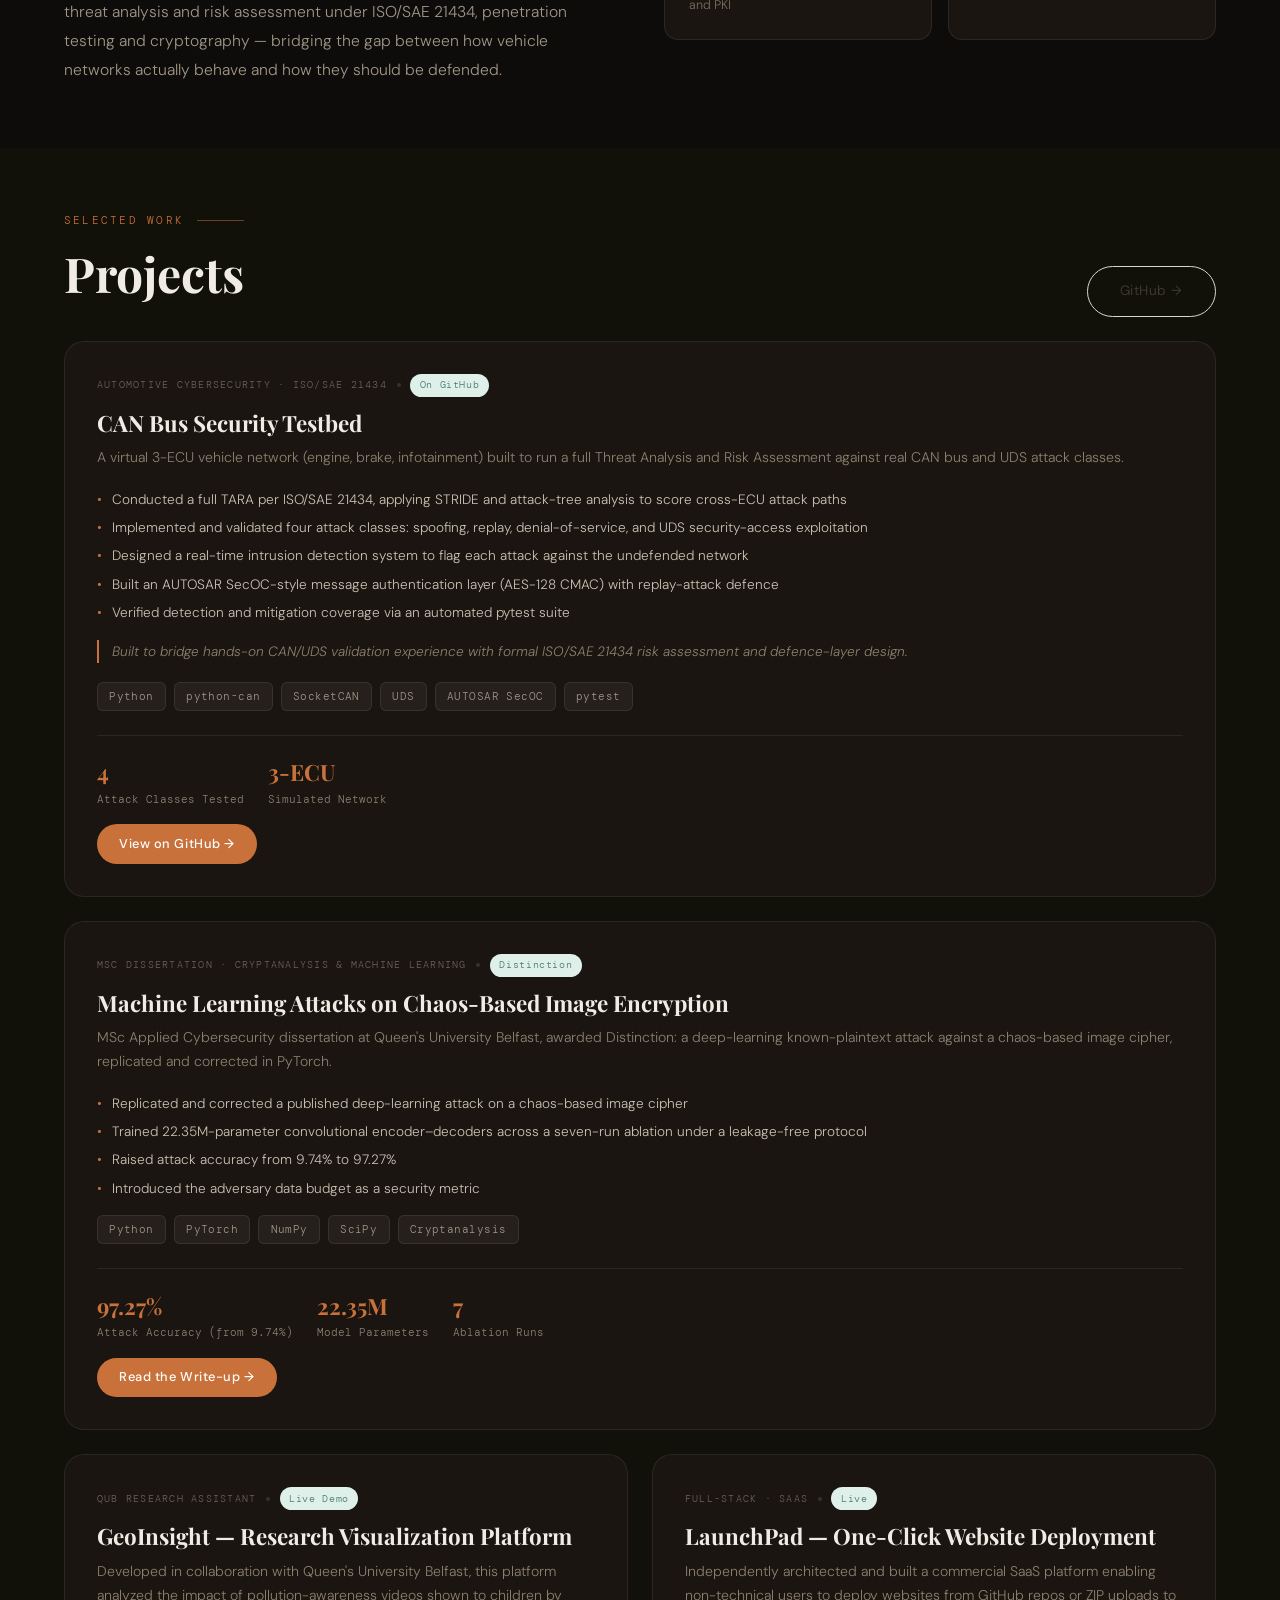
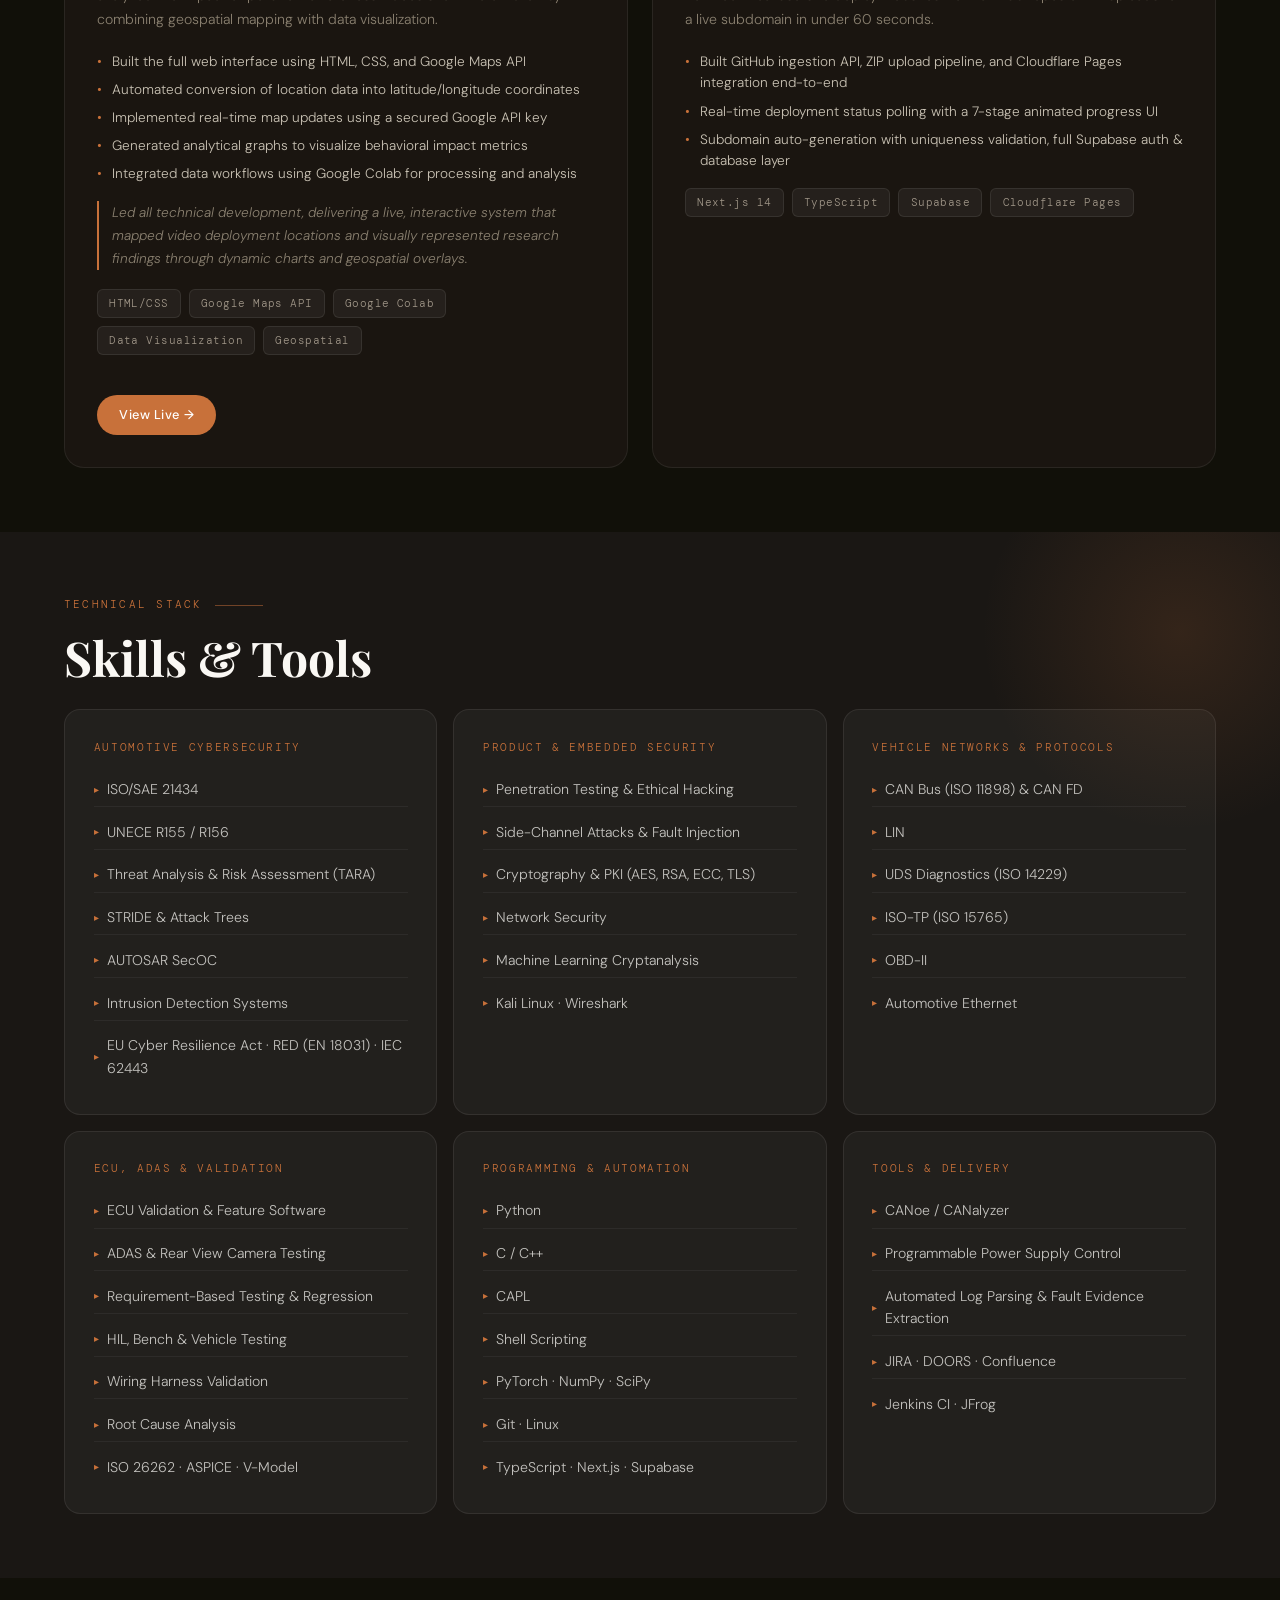
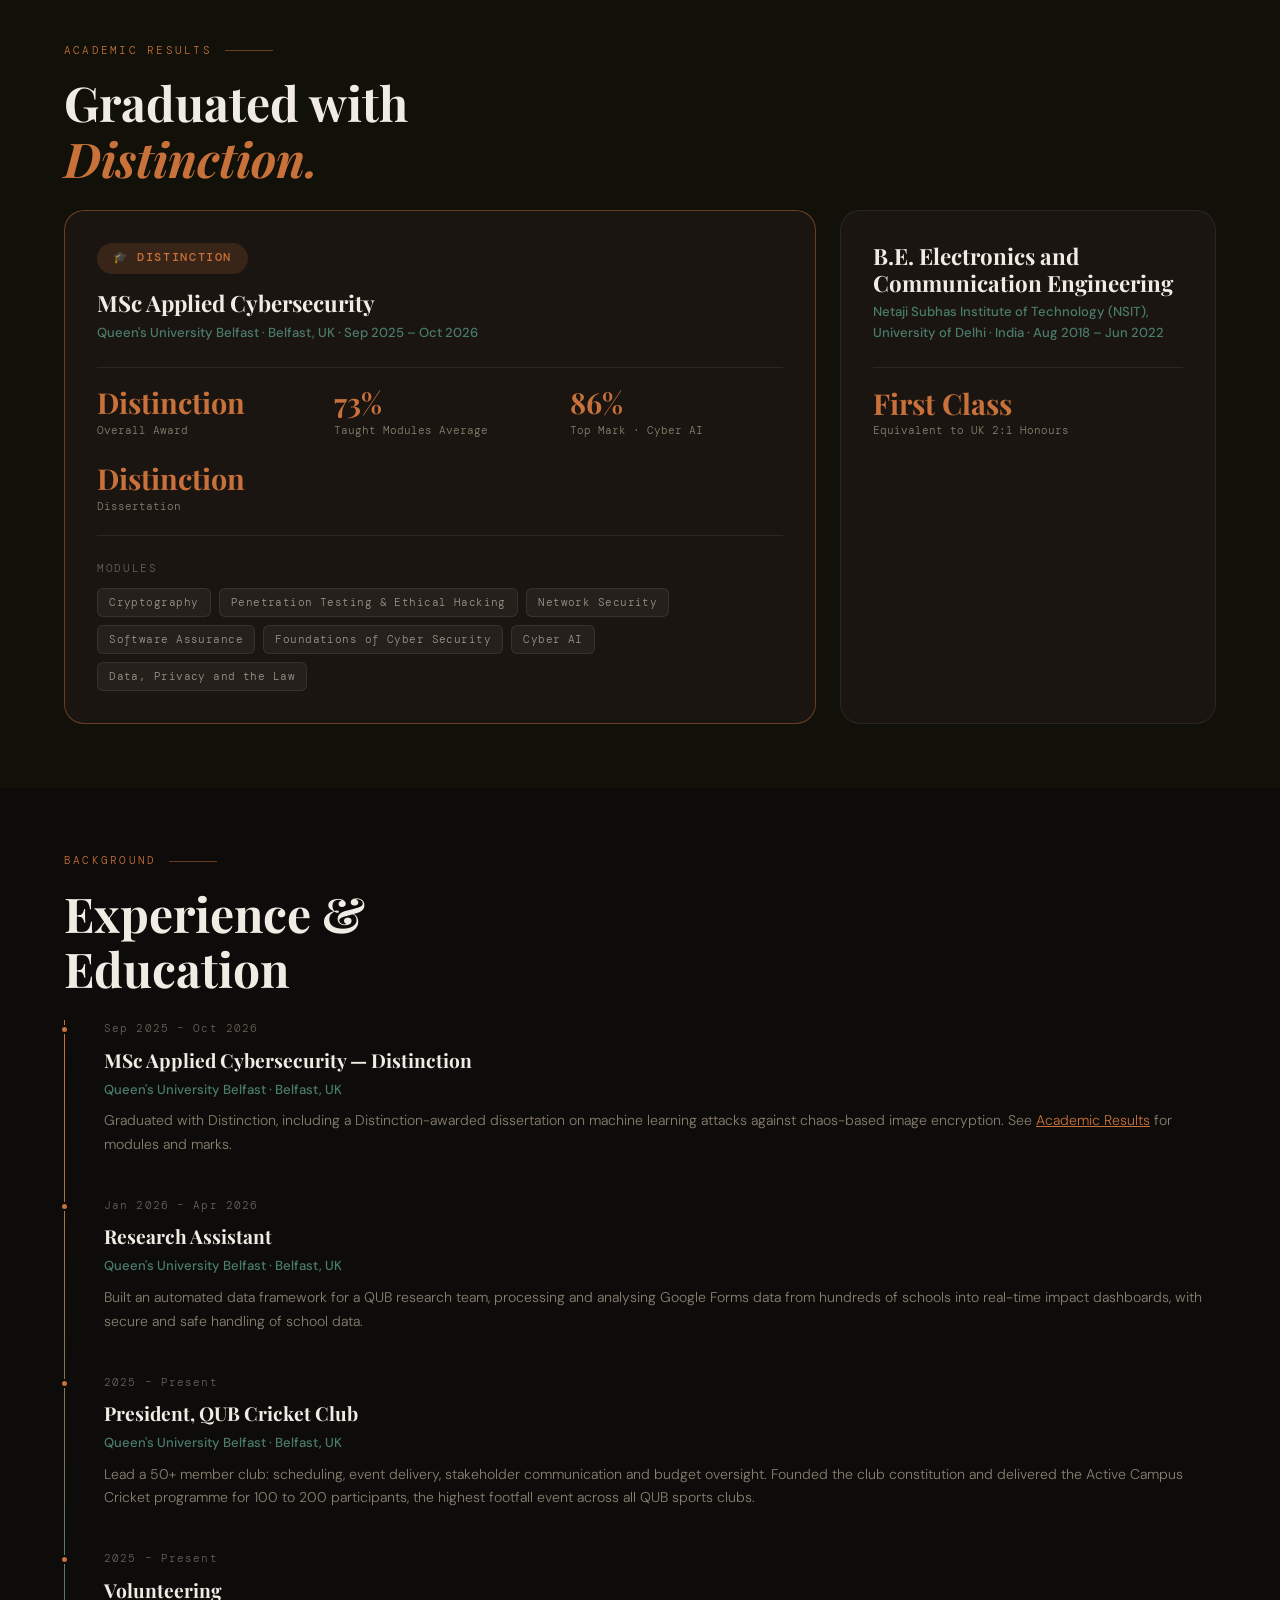
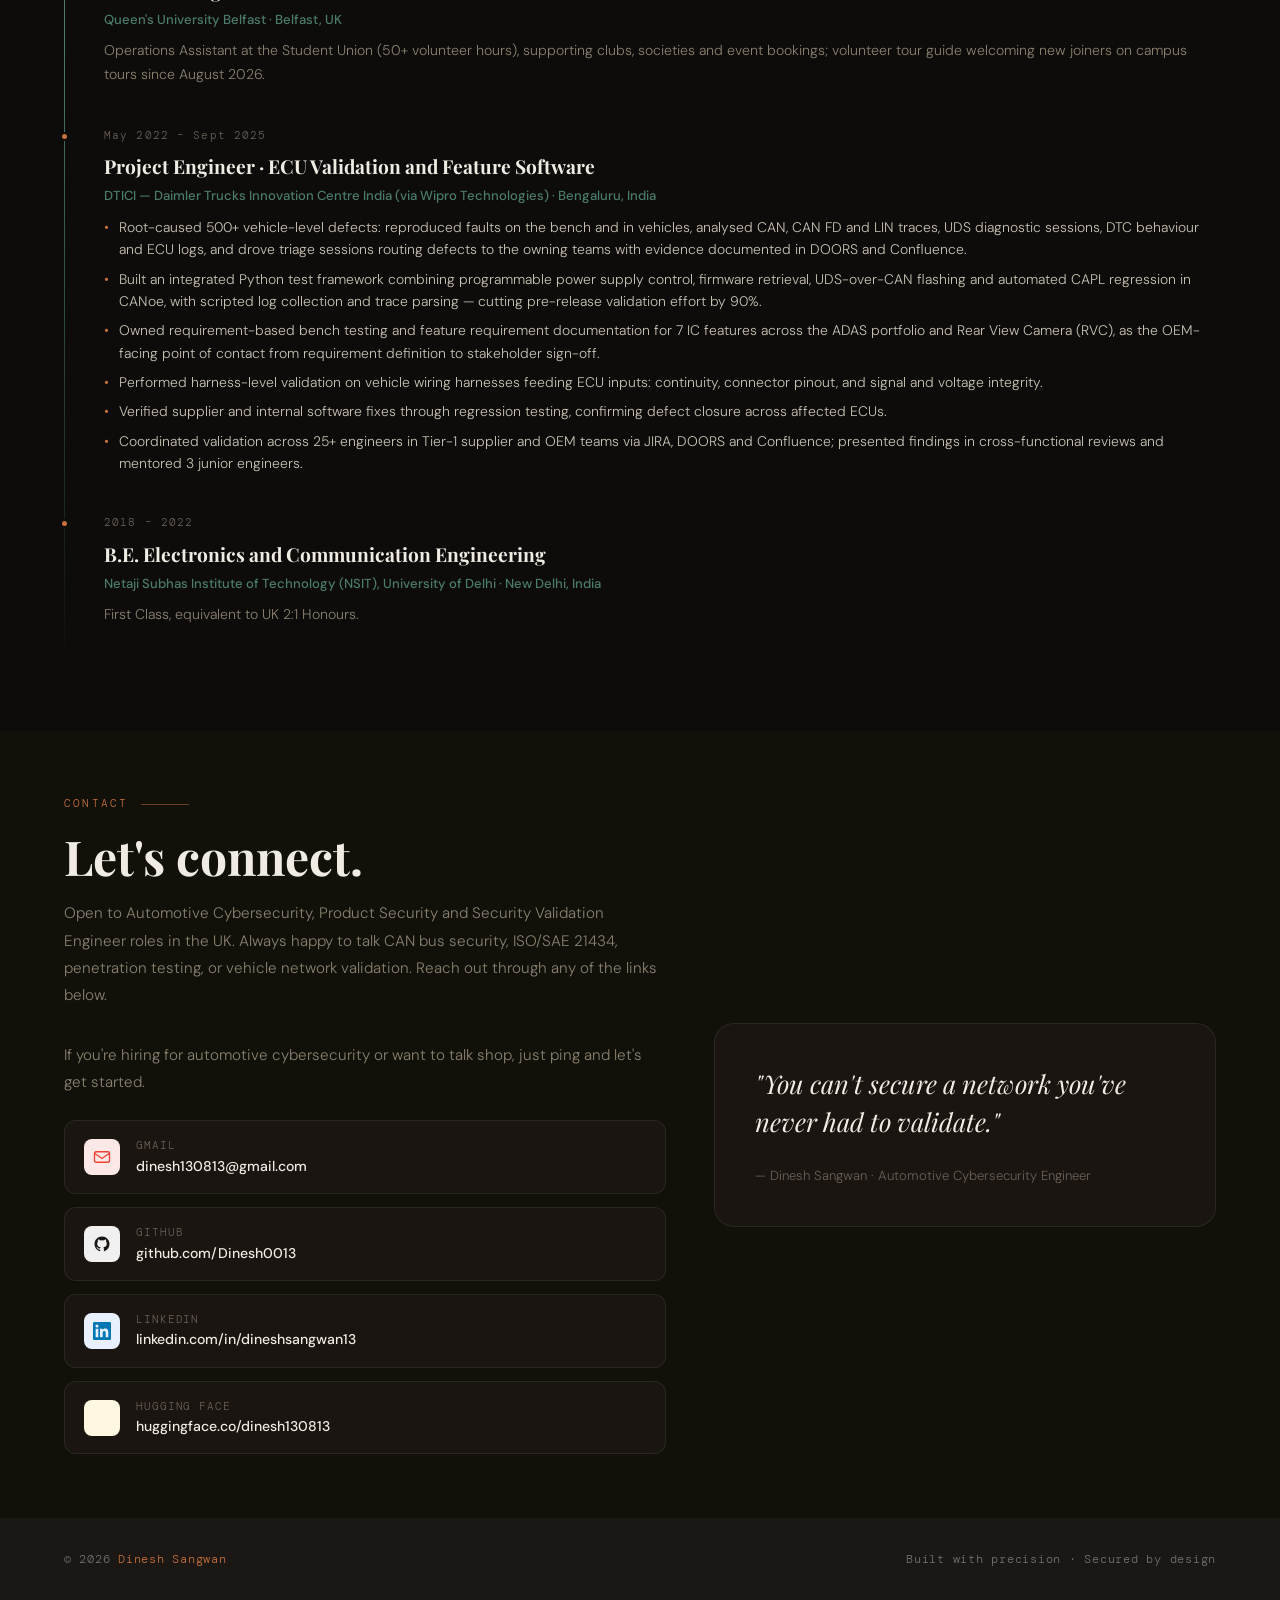
==== commit f6005418: "Add MSc results, blog page and CV-based profile update - Add Academic Results section (MSc Applied C" ====
--- a/index.html
+++ b/index.html
@@ -644,6 +644,99 @@
     line-height: 1.7;
   }
 
+  /* ── ACADEMIC RESULTS ── */
+  .results { background: #111009; }
+
+  .results .section-label { color: var(--accent); }
+  .results h2 { color: #f0ece4; }
+  .results h2 em { font-style: italic; color: var(--accent); }
+
+  .results-grid {
+    display: grid;
+    grid-template-columns: 2fr 1fr;
+    gap: 1.5rem;
+    margin-top: 1.5rem;
+  }
+
+  .result-card {
+    background: #1a1510;
+    border-radius: 20px;
+    padding: 2rem;
+    border: 1px solid rgba(255,255,255,0.07);
+  }
+
+  .result-card.highlight { border-color: rgba(200,113,58,0.45); }
+
+  .result-badge {
+    display: inline-block;
+    font-family: 'DM Mono', monospace;
+    font-size: 0.72rem;
+    font-weight: 500;
+    letter-spacing: 0.14em;
+    text-transform: uppercase;
+    color: var(--accent);
+    background: rgba(200,113,58,0.18);
+    padding: 0.4rem 1rem;
+    border-radius: 100px;
+    margin-bottom: 1rem;
+  }
+
+  .result-card h3 {
+    font-family: 'Playfair Display', serif;
+    font-size: 1.4rem;
+    font-weight: 700;
+    line-height: 1.2;
+    color: #f0ece4;
+    margin-bottom: 0.3rem;
+  }
+
+  .result-card .org {
+    font-size: 0.82rem;
+    color: var(--accent2);
+    font-weight: 500;
+    margin-bottom: 0.4rem;
+  }
+
+  .result-card p {
+    font-size: 0.88rem;
+    color: #8a8070;
+    line-height: 1.7;
+  }
+
+  .result-stats {
+    display: grid;
+    grid-template-columns: repeat(auto-fit, minmax(200px, 1fr));
+    gap: 1.5rem 1.5rem;
+    margin: 1.5rem 0;
+    padding: 1.2rem 0;
+    border-top: 1px solid rgba(255,255,255,0.07);
+    border-bottom: 1px solid rgba(255,255,255,0.07);
+  }
+
+  .result-stat .val {
+    font-family: 'Playfair Display', serif;
+    font-size: 1.8rem;
+    font-weight: 700;
+    color: var(--accent);
+    line-height: 1.1;
+  }
+
+  .result-stat .lbl {
+    font-size: 0.68rem;
+    color: var(--muted);
+    font-family: 'DM Mono', monospace;
+    margin-top: 0.2rem;
+  }
+
+  .result-modules-label {
+    font-family: 'DM Mono', monospace;
+    font-size: 0.68rem;
+    letter-spacing: 0.15em;
+    text-transform: uppercase;
+    color: #6a6058;
+    margin-bottom: 0.7rem;
+  }
+
   /* ── CONTACT ── */
   .contact {
     background: #111009;
@@ -775,6 +868,7 @@
     .about, .contact { grid-template-columns: 1fr; gap: 2.5rem; }
     .skills-grid { grid-template-columns: 1fr 1fr; }
     .projects-grid { grid-template-columns: 1fr; }
+    .results-grid { grid-template-columns: 1fr; }
     .project-card.featured { grid-template-columns: 1fr; }
     footer { flex-direction: column; gap: 0.5rem; text-align: center; }
   }
@@ -954,6 +1048,31 @@
   .hero-stat-label { color: #8a8a8a !important; }
 
 
+  /* ── NAV FIT: seven links need tighter spacing below 1180px ── */
+  @media (max-width: 1180px) {
+    nav { padding: 1rem 2rem; }
+    .nav-links { gap: 1.5rem; }
+  }
+
+  /* ── NARROW NAV: links on their own scrollable row so every item stays reachable ── */
+  @media (max-width: 960px) {
+    nav { flex-wrap: wrap; row-gap: 0.5rem; padding: 0.7rem 1.2rem; }
+    .nav-links {
+      order: 3;
+      width: 100%;
+      gap: 1.4rem;
+      overflow-x: auto;
+      scrollbar-width: none;
+    }
+    .nav-links::-webkit-scrollbar { display: none; }
+    .nav-links a { white-space: nowrap; }
+    .hero { padding-top: 104px; }
+  }
+
+  @media (max-width: 600px) {
+    .skills-grid { grid-template-columns: 1fr; }
+  }
+
   </style>
 </head>
 <body>
@@ -965,7 +1084,9 @@
     <li><a href="#about">About</a></li>
     <li><a href="#projects">Projects</a></li>
     <li><a href="#skills">Skills</a></li>
+    <li><a href="#results">Results</a></li>
     <li><a href="#experience">Experience</a></li>
+    <li><a href="blog.html">Blog</a></li>
     <li><a href="#contact">Contact</a></li>
   </ul>
   <div class="nav-social">
@@ -982,16 +1103,17 @@
 <!-- HERO -->
 <section class="hero" id="hero">
   <div class="hero-left">
-    <div class="hero-eyebrow">Automotive Security Engineer · MSc Cybersecurity</div>
+    <div class="hero-eyebrow">Automotive Security Engineer · MSc Cybersecurity (Distinction)</div>
     <h1>Dinesh<br>Secures<br><em>Vehicle</em> Networks.</h1>
     <p class="hero-desc">
-      Electronics engineer with <strong>3+ years validating CAN bus, LIN, and UDS systems</strong> at Daimler Trucks, now applying that hands-on ECU experience to automotive cybersecurity — threat modelling, intrusion detection, and secure diagnostics under <strong>ISO/SAE 21434</strong>.
+      Electronics engineer with <strong>3+ years validating ECUs and CAN, LIN and UDS networks</strong> at Daimler Trucks, now an <strong>MSc Applied Cybersecurity graduate (Distinction)</strong> focused on automotive and embedded product security — threat modelling under <strong>ISO/SAE 21434</strong>, intrusion detection, and penetration testing.
     </p>
     <div class="hero-tags">
       <span class="tag">CAN Bus Security</span>
       <span class="tag green">ISO/SAE 21434</span>
       <span class="tag">UDS &amp; Diagnostics</span>
       <span class="tag green">AUTOSAR SecOC</span>
+      <span class="tag">Penetration Testing</span>
     </div>
     <div class="hero-ctas">
       <a href="#projects" class="btn-primary">View Projects →</a>
@@ -1013,32 +1135,32 @@
     <div class="section-label">About Me</div>
     <h2>From ECU validation<br>to threat modelling.</h2>
     <p>
-      I'm an automotive cybersecurity engineer with <strong>3+ years validating ECU hardware and in-vehicle networks</strong> at DTICI (Daimler Trucks Innovation Centre India), where I worked hands-on with CAN bus, UDS diagnostics, and CAPL scripting — including malformed frame injection and structured root-cause analysis on production ECUs.
+      I'm an automotive cybersecurity engineer with <strong>3+ years validating ECUs and in-vehicle networks</strong> at DTICI (Daimler Trucks Innovation Centre India), where I root-caused <strong>500+ vehicle-level defects</strong> across CAN, CAN FD, LIN and UDS, built a Python and CAPL test automation framework that cut pre-release validation effort by 90%, and owned requirement-based testing for ADAS and Rear View Camera features.
     </p>
     <p>
-      I'm now completing an <strong>MSc in Applied Cybersecurity at Queen's University Belfast</strong>, applying that real-world validation experience to threat analysis and risk assessment under ISO/SAE 21434 — bridging the gap between how vehicle networks actually behave and how they should be defended.
+      I've now completed an <strong>MSc in Applied Cybersecurity at Queen's University Belfast with Distinction</strong>, applying that real-world validation experience to threat analysis and risk assessment under ISO/SAE 21434, penetration testing and cryptography — bridging the gap between how vehicle networks actually behave and how they should be defended.
     </p>
   </div>
   <div class="about-cards">
     <div class="about-card">
       <div class="about-card-icon">🚗</div>
       <h3>In-Vehicle Networks</h3>
-      <p>CAN bus, LIN, UDS, OBD-II, CANoe/CAPL, hardware-in-the-loop testing</p>
+      <p>CAN, CAN FD, LIN, UDS (ISO 14229), ISO-TP, OBD-II, CANoe/CAPL, HIL testing</p>
     </div>
     <div class="about-card">
       <div class="about-card-icon">🛡️</div>
       <h3>Security Standards</h3>
-      <p>ISO/SAE 21434, UNECE WP.29 R155/R156, TARA, STRIDE threat modelling</p>
+      <p>ISO/SAE 21434, UNECE R155/R156, TARA, STRIDE threat modelling and attack trees</p>
     </div>
     <div class="about-card">
       <div class="about-card-icon">🔐</div>
-      <h3>ECU Security</h3>
-      <p>AUTOSAR SecOC, message authentication, cryptography fundamentals</p>
+      <h3>Product &amp; Embedded Security</h3>
+      <p>AUTOSAR SecOC, intrusion detection, penetration testing, cryptography and PKI</p>
     </div>
     <div class="about-card">
       <div class="about-card-icon">🔬</div>
-      <h3>Validation &amp; RCA</h3>
-      <p>Fault injection testing, structured root-cause analysis, HIL environments</p>
+      <h3>ECU, ADAS &amp; RCA</h3>
+      <p>ECU validation, ADAS and RVC feature testing, structured root-cause analysis</p>
     </div>
   </div>
 </section>
@@ -1102,6 +1224,49 @@
       </div>
     </div>
 
+    <!-- MSC DISSERTATION -->
+    <div class="project-card featured">
+      <div class="project-body">
+        <div class="project-meta">
+          <span class="project-type">MSc Dissertation · Cryptanalysis &amp; Machine Learning</span>
+          <span class="project-dot"></span>
+          <span class="project-status">Distinction</span>
+        </div>
+        <h3>Machine Learning Attacks on Chaos-Based Image Encryption</h3>
+        <p>
+          MSc Applied Cybersecurity dissertation at Queen's University Belfast, awarded Distinction: a deep-learning known-plaintext attack against a chaos-based image cipher, replicated and corrected in PyTorch.
+        </p>
+        <ul style="list-style:none;margin:0 0 1rem 0;padding:0;display:flex;flex-direction:column;gap:0.4rem;">
+          <li style="font-size:0.85rem;color:#c9c2b4;display:flex;gap:0.6rem;"><span style="color:var(--accent);flex-shrink:0;">•</span> Replicated and corrected a published deep-learning attack on a chaos-based image cipher</li>
+          <li style="font-size:0.85rem;color:#c9c2b4;display:flex;gap:0.6rem;"><span style="color:var(--accent);flex-shrink:0;">•</span> Trained 22.35M-parameter convolutional encoder–decoders across a seven-run ablation under a leakage-free protocol</li>
+          <li style="font-size:0.85rem;color:#c9c2b4;display:flex;gap:0.6rem;"><span style="color:var(--accent);flex-shrink:0;">•</span> Raised attack accuracy from 9.74% to 97.27%</li>
+          <li style="font-size:0.85rem;color:#c9c2b4;display:flex;gap:0.6rem;"><span style="color:var(--accent);flex-shrink:0;">•</span> Introduced the adversary data budget as a security metric</li>
+        </ul>
+        <div class="project-tech">
+          <span class="tech-pill">Python</span>
+          <span class="tech-pill">PyTorch</span>
+          <span class="tech-pill">NumPy</span>
+          <span class="tech-pill">SciPy</span>
+          <span class="tech-pill">Cryptanalysis</span>
+        </div>
+        <div class="project-stat-row">
+          <div class="project-stat">
+            <div class="val">97.27%</div>
+            <div class="lbl">Attack Accuracy (from 9.74%)</div>
+          </div>
+          <div class="project-stat">
+            <div class="val">22.35M</div>
+            <div class="lbl">Model Parameters</div>
+          </div>
+          <div class="project-stat">
+            <div class="val">7</div>
+            <div class="lbl">Ablation Runs</div>
+          </div>
+        </div>
+        <a href="blog.html?post=ml-attacks-chaos-image-encryption" class="btn-primary" style="display:inline-flex;margin-top:1rem;font-size:0.8rem;padding:0.6rem 1.4rem;background:var(--accent);color:#fff;">Read the Write-up →</a>
+      </div>
+    </div>
+
     <!-- PROJECT 2 -->
     <div class="project-card">
       <div class="project-visual">
@@ -1177,68 +1342,131 @@
   <div class="skills-grid">
 
     <div class="skill-group">
-      <div class="skill-group-label">Industrial Protocols</div>
+      <div class="skill-group-label">Automotive Cybersecurity</div>
       <ul class="skill-list">
-        <li>CAN Bus</li>
+        <li>ISO/SAE 21434</li>
+        <li>UNECE R155 / R156</li>
+        <li>Threat Analysis &amp; Risk Assessment (TARA)</li>
+        <li>STRIDE &amp; Attack Trees</li>
+        <li>AUTOSAR SecOC</li>
+        <li>Intrusion Detection Systems</li>
+        <li>EU Cyber Resilience Act · RED (EN 18031) · IEC 62443</li>
+      </ul>
+    </div>
+
+    <div class="skill-group">
+      <div class="skill-group-label">Product &amp; Embedded Security</div>
+      <ul class="skill-list">
+        <li>Penetration Testing &amp; Ethical Hacking</li>
+        <li>Side-Channel Attacks &amp; Fault Injection</li>
+        <li>Cryptography &amp; PKI (AES, RSA, ECC, TLS)</li>
+        <li>Network Security</li>
+        <li>Machine Learning Cryptanalysis</li>
+        <li>Kali Linux · Wireshark</li>
+      </ul>
+    </div>
+
+    <div class="skill-group">
+      <div class="skill-group-label">Vehicle Networks &amp; Protocols</div>
+      <ul class="skill-list">
+        <li>CAN Bus (ISO 11898) &amp; CAN FD</li>
         <li>LIN</li>
-        <li>UDS (Unified Diagnostic Services)</li>
+        <li>UDS Diagnostics (ISO 14229)</li>
+        <li>ISO-TP (ISO 15765)</li>
         <li>OBD-II</li>
         <li>Automotive Ethernet</li>
       </ul>
     </div>
 
     <div class="skill-group">
-      <div class="skill-group-label">Hardware &amp; Systems Testing</div>
+      <div class="skill-group-label">ECU, ADAS &amp; Validation</div>
+      <ul class="skill-list">
+        <li>ECU Validation &amp; Feature Software</li>
+        <li>ADAS &amp; Rear View Camera Testing</li>
+        <li>Requirement-Based Testing &amp; Regression</li>
+        <li>HIL, Bench &amp; Vehicle Testing</li>
+        <li>Wiring Harness Validation</li>
+        <li>Root Cause Analysis</li>
+        <li>ISO 26262 · ASPICE · V-Model</li>
+      </ul>
+    </div>
+
+    <div class="skill-group">
+      <div class="skill-group-label">Programming &amp; Automation</div>
+      <ul class="skill-list">
+        <li>Python</li>
+        <li>C / C++</li>
+        <li>CAPL</li>
+        <li>Shell Scripting</li>
+        <li>PyTorch · NumPy · SciPy</li>
+        <li>Git · Linux</li>
+        <li>TypeScript · Next.js · Supabase</li>
+      </ul>
+    </div>
+
+    <div class="skill-group">
+      <div class="skill-group-label">Tools &amp; Delivery</div>
       <ul class="skill-list">
         <li>CANoe / CANalyzer</li>
-        <li>CAPL Scripting</li>
-        <li>Hardware-in-the-Loop (HIL) Testing</li>
-        <li>Embedded C / C++</li>
-        <li>Sensor Data Acquisition</li>
+        <li>Programmable Power Supply Control</li>
+        <li>Automated Log Parsing &amp; Fault Evidence Extraction</li>
+        <li>JIRA · DOORS · Confluence</li>
+        <li>Jenkins CI · JFrog</li>
       </ul>
     </div>
 
-    <div class="skill-group">
-      <div class="skill-group-label">Automotive Cybersecurity</div>
-      <ul class="skill-list">
-        <li>ISO/SAE 21434</li>
-        <li>UNECE WP.29 R155/R156</li>
-        <li>Threat Analysis &amp; Risk Assessment (TARA)</li>
-        <li>STRIDE Threat Modelling</li>
-        <li>AUTOSAR SecOC</li>
-        <li>Fault / Malformed Frame Injection</li>
-        <li>Cryptography Fundamentals</li>
-        <li>PKI, TLS, OAuth2/OIDC</li>
-      </ul>
-    </div>
-
-    <div class="skill-group">
-      <div class="skill-group-label">Data &amp; Automation</div>
-      <ul class="skill-list">
-        <li>Python</li>
-        <li>pandas &amp; Data Pipelines</li>
-        <li>Automated Test Frameworks</li>
-        <li>Google Colab</li>
-      </ul>
-    </div>
-
-    <div class="skill-group">
-      <div class="skill-group-label">DevOps &amp; Databases</div>
-      <ul class="skill-list">
-        <li>Git / GitHub / GitHub Actions</li>
-        <li>Jenkins, Bitbucket, Docker</li>
-        <li>PostgreSQL &amp; Schema Design</li>
-      </ul>
-    </div>
-
-    <div class="skill-group">
-      <div class="skill-group-label">Documentation &amp; Tools</div>
-      <ul class="skill-list">
-        <li>JIRA, Confluence, DOORS</li>
-        <li>Test Plans &amp; Validation Reports</li>
-        <li>Requirement Gap Analysis</li>
-        <li>Wireshark</li>
-      </ul>
+  </div>
+</section>
+
+<!-- ACADEMIC RESULTS -->
+<section class="results" id="results">
+  <div class="section-label">Academic Results</div>
+  <h2>Graduated with<br><em>Distinction.</em></h2>
+  <div class="results-grid">
+
+    <div class="result-card highlight">
+      <span class="result-badge">🎓 Distinction</span>
+      <h3>MSc Applied Cybersecurity</h3>
+      <div class="org">Queen's University Belfast · Belfast, UK · Sep 2025 – Oct 2026</div>
+      <div class="result-stats">
+        <div class="result-stat">
+          <div class="val">Distinction</div>
+          <div class="lbl">Overall Award</div>
+        </div>
+        <div class="result-stat">
+          <div class="val">73%</div>
+          <div class="lbl">Taught Modules Average</div>
+        </div>
+        <div class="result-stat">
+          <div class="val">86%</div>
+          <div class="lbl">Top Mark · Cyber AI</div>
+        </div>
+        <div class="result-stat">
+          <div class="val">Distinction</div>
+          <div class="lbl">Dissertation</div>
+        </div>
+      </div>
+      <div class="result-modules-label">Modules</div>
+      <div class="project-tech" style="margin-bottom:0;">
+        <span class="tech-pill">Cryptography</span>
+        <span class="tech-pill">Penetration Testing &amp; Ethical Hacking</span>
+        <span class="tech-pill">Network Security</span>
+        <span class="tech-pill">Software Assurance</span>
+        <span class="tech-pill">Foundations of Cyber Security</span>
+        <span class="tech-pill">Cyber AI</span>
+        <span class="tech-pill">Data, Privacy and the Law</span>
+      </div>
+    </div>
+
+    <div class="result-card">
+      <h3>B.E. Electronics and Communication Engineering</h3>
+      <div class="org">Netaji Subhas Institute of Technology (NSIT), University of Delhi · India · Aug 2018 – Jun 2022</div>
+      <div class="result-stats" style="margin-bottom:0;border-bottom:none;padding-bottom:0;">
+        <div class="result-stat">
+          <div class="val">First Class</div>
+          <div class="lbl">Equivalent to UK 2:1 Honours</div>
+        </div>
+      </div>
     </div>
 
   </div>
@@ -1251,29 +1479,44 @@
   <div class="timeline">
 
     <div class="timeline-item">
-      <div class="timeline-date">March 2026 – April 2026</div>
+      <div class="timeline-date">Sep 2025 – Oct 2026</div>
+      <h3>MSc Applied Cybersecurity — Distinction</h3>
+      <div class="org">Queen's University Belfast · Belfast, UK</div>
+      <p>Graduated with Distinction, including a Distinction-awarded dissertation on machine learning attacks against chaos-based image encryption. See <a href="#results" style="color:var(--accent);">Academic Results</a> for modules and marks.</p>
+    </div>
+
+    <div class="timeline-item">
+      <div class="timeline-date">Jan 2026 – Apr 2026</div>
       <h3>Research Assistant</h3>
       <div class="org">Queen's University Belfast · Belfast, UK</div>
-      <p>Designed a full data pipeline and measurement analytics platform to quantify the behavioural impact of environmental education videos, with real-time dashboards for participant impact metrics.</p>
+      <p>Built an automated data framework for a QUB research team, processing and analysing Google Forms data from hundreds of schools into real-time impact dashboards, with secure and safe handling of school data.</p>
     </div>
 
     <div class="timeline-item">
-      <div class="timeline-date">2025 – Present (expected 2026)</div>
-      <h3>MSc Applied Cybersecurity</h3>
-      <div class="org">Queen's University Belfast · Belfast, UK · On track for Distinction</div>
-      <p>Modules: <em>Cryptography &amp; PKI &nbsp;·&nbsp; Network Security &nbsp;·&nbsp; Risk &amp; Compliance &nbsp;·&nbsp; Cyber in AI &nbsp;·&nbsp; Software Assurance &nbsp;·&nbsp; Cyber Law</em></p>
+      <div class="timeline-date">2025 – Present</div>
+      <h3>President, QUB Cricket Club</h3>
+      <div class="org">Queen's University Belfast · Belfast, UK</div>
+      <p>Lead a 50+ member club: scheduling, event delivery, stakeholder communication and budget oversight. Founded the club constitution and delivered the Active Campus Cricket programme for 100 to 200 participants, the highest footfall event across all QUB sports clubs.</p>
+    </div>
+
+    <div class="timeline-item">
+      <div class="timeline-date">2025 – Present</div>
+      <h3>Volunteering</h3>
+      <div class="org">Queen's University Belfast · Belfast, UK</div>
+      <p>Operations Assistant at the Student Union (50+ volunteer hours), supporting clubs, societies and event bookings; volunteer tour guide welcoming new joiners on campus tours since August 2026.</p>
     </div>
 
     <div class="timeline-item">
       <div class="timeline-date">May 2022 – Sept 2025</div>
-      <h3>Project Engineer</h3>
+      <h3>Project Engineer · ECU Validation and Feature Software</h3>
       <div class="org">DTICI — Daimler Trucks Innovation Centre India (via Wipro Technologies) · Bengaluru, India</div>
       <ul style="list-style:none;padding:0;margin:0;display:flex;flex-direction:column;gap:0.45rem;">
-        <li style="font-size:0.87rem;color:#c9c2b4;display:flex;gap:0.6rem;"><span style="color:var(--accent);flex-shrink:0;">•</span> Designed and validated full-scope vehicle network simulations in CANoe spanning ECU-to-ECU topology and protocol-level behaviour, across CAN bus, LIN, and UDS.</li>
-        <li style="font-size:0.87rem;color:#c9c2b4;display:flex;gap:0.6rem;"><span style="color:var(--accent);flex-shrink:0;">•</span> Built an integrated GUI automation tool combining power supply control, UDS-over-CAN firmware flashing, and automated CAPL regression testing — including malformed frame injection — cutting pre-release validation effort by 90%.</li>
-        <li style="font-size:0.87rem;color:#c9c2b4;display:flex;gap:0.6rem;"><span style="color:var(--accent);flex-shrink:0;">•</span> Captured and analysed real-time sensor and telemetry data from embedded controllers using OBD-II and UDS diagnostic protocols.</li>
-        <li style="font-size:0.87rem;color:#c9c2b4;display:flex;gap:0.6rem;"><span style="color:var(--accent);flex-shrink:0;">•</span> Performed structured root-cause failure analysis on a production ECU, isolating a hardware-level defect and averting a safety-critical manufacturing incident.</li>
-        <li style="font-size:0.87rem;color:#c9c2b4;display:flex;gap:0.6rem;"><span style="color:var(--accent);flex-shrink:0;">•</span> Produced test plans, validation reports, and requirement gap analyses; liaised across 25+ engineers spanning Tier-1 supplier and OEM teams via JIRA, DOORS, and Confluence.</li>
+        <li style="font-size:0.87rem;color:#c9c2b4;display:flex;gap:0.6rem;"><span style="color:var(--accent);flex-shrink:0;">•</span> Root-caused 500+ vehicle-level defects: reproduced faults on the bench and in vehicles, analysed CAN, CAN FD and LIN traces, UDS diagnostic sessions, DTC behaviour and ECU logs, and drove triage sessions routing defects to the owning teams with evidence documented in DOORS and Confluence.</li>
+        <li style="font-size:0.87rem;color:#c9c2b4;display:flex;gap:0.6rem;"><span style="color:var(--accent);flex-shrink:0;">•</span> Built an integrated Python test framework combining programmable power supply control, firmware retrieval, UDS-over-CAN flashing and automated CAPL regression in CANoe, with scripted log collection and trace parsing — cutting pre-release validation effort by 90%.</li>
+        <li style="font-size:0.87rem;color:#c9c2b4;display:flex;gap:0.6rem;"><span style="color:var(--accent);flex-shrink:0;">•</span> Owned requirement-based bench testing and feature requirement documentation for 7 IC features across the ADAS portfolio and Rear View Camera (RVC), as the OEM-facing point of contact from requirement definition to stakeholder sign-off.</li>
+        <li style="font-size:0.87rem;color:#c9c2b4;display:flex;gap:0.6rem;"><span style="color:var(--accent);flex-shrink:0;">•</span> Performed harness-level validation on vehicle wiring harnesses feeding ECU inputs: continuity, connector pinout, and signal and voltage integrity.</li>
+        <li style="font-size:0.87rem;color:#c9c2b4;display:flex;gap:0.6rem;"><span style="color:var(--accent);flex-shrink:0;">•</span> Verified supplier and internal software fixes through regression testing, confirming defect closure across affected ECUs.</li>
+        <li style="font-size:0.87rem;color:#c9c2b4;display:flex;gap:0.6rem;"><span style="color:var(--accent);flex-shrink:0;">•</span> Coordinated validation across 25+ engineers in Tier-1 supplier and OEM teams via JIRA, DOORS and Confluence; presented findings in cross-functional reviews and mentored 3 junior engineers.</li>
       </ul>
     </div>
 
@@ -1281,7 +1524,7 @@
       <div class="timeline-date">2018 – 2022</div>
       <h3>B.E. Electronics and Communication Engineering</h3>
       <div class="org">Netaji Subhas Institute of Technology (NSIT), University of Delhi · New Delhi, India</div>
-      <p>Equivalent to UK 2.1 Honours — First Class graduate of a Tier-1 national engineering institution.</p>
+      <p>First Class, equivalent to UK 2:1 Honours.</p>
     </div>
 
   </div>
@@ -1293,19 +1536,19 @@
     <div class="section-label">Contact</div>
     <h2>Let's connect.</h2>
     <p>
-      Open to Security Engineer and Security Validation Engineer roles in UK automotive. Always happy to talk CAN bus security, ISO/SAE 21434, or vehicle network validation. Reach out through any of the links below.
+      Open to Automotive Cybersecurity, Product Security and Security Validation Engineer roles in the UK. Always happy to talk CAN bus security, ISO/SAE 21434, penetration testing, or vehicle network validation. Reach out through any of the links below.
     </p>
     <p style="margin-bottom:1.5rem;">
       If you're hiring for automotive cybersecurity or want to talk shop, just ping and let's get started.
     </p>
     <div class="contact-links">
-      <a href="/cdn-cgi/l/email-protection#4125282f24322970727179707201262c20282d6f222e2c" class="contact-link">
+      <a href="mailto:dinesh130813@gmail.com" class="contact-link">
         <div class="contact-link-icon" style="background:#fce8e6;">
           <svg width="18" height="18" viewBox="0 0 24 24" fill="none"><rect width="20" height="14" x="2" y="5" rx="2" stroke="#EA4335" stroke-width="1.8"/><path d="M2 7l10 7 10-7" stroke="#EA4335" stroke-width="1.8"/></svg>
         </div>
         <div class="contact-link-text">
           <div class="label">Gmail</div>
-          <div class="value"><span class="__cf_email__" data-cfemail="24404d4a41574c1517141c1517644349454d480a474b49">[email&#160;protected]</span></div>
+          <div class="value">dinesh130813@gmail.com</div>
         </div>
       </a>
       <a href="https://github.com/Dinesh0013" class="contact-link" target="_blank">
@@ -1346,7 +1589,7 @@
 
 <!-- FOOTER -->
 <footer>
-  <div>© 2025 <span>Dinesh Sangwan</span></div>
+  <div>© 2026 <span>Dinesh Sangwan</span></div>
   <div>Built with precision · Secured by design</div>
 </footer>
 
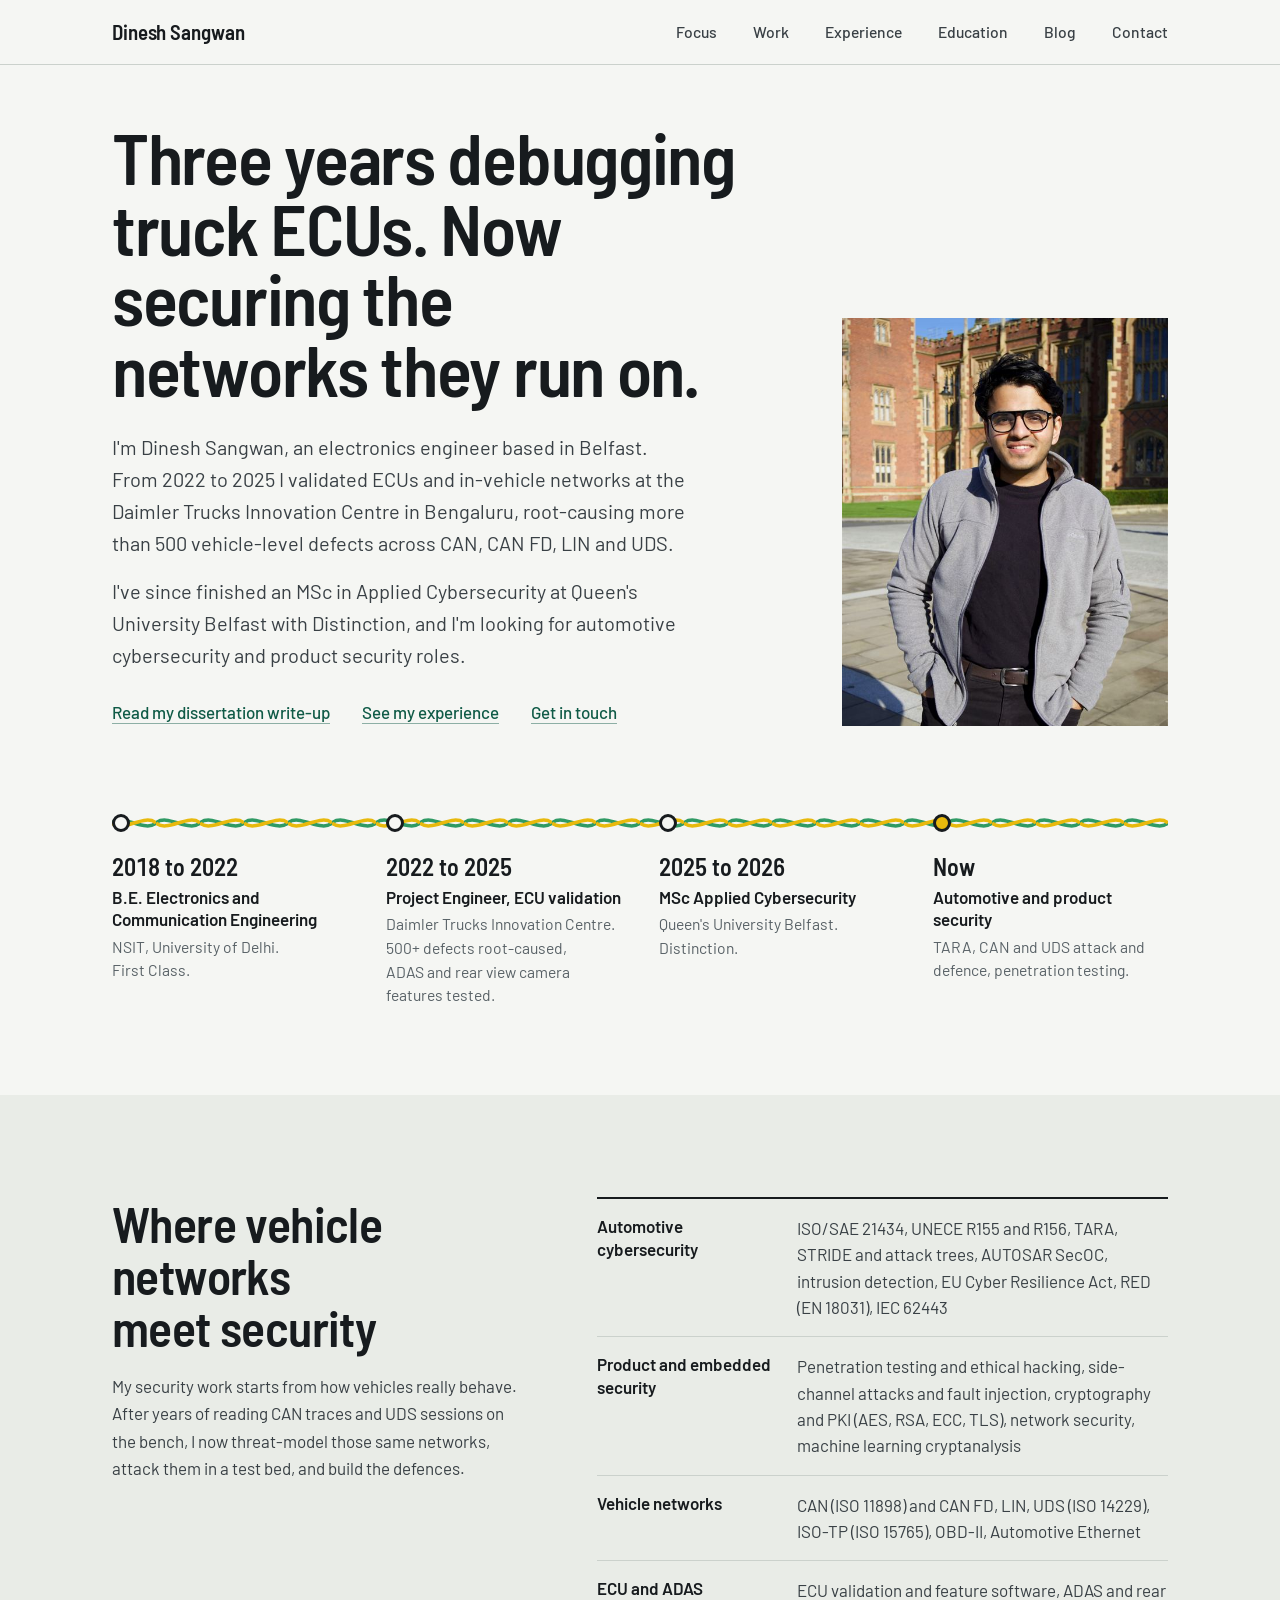
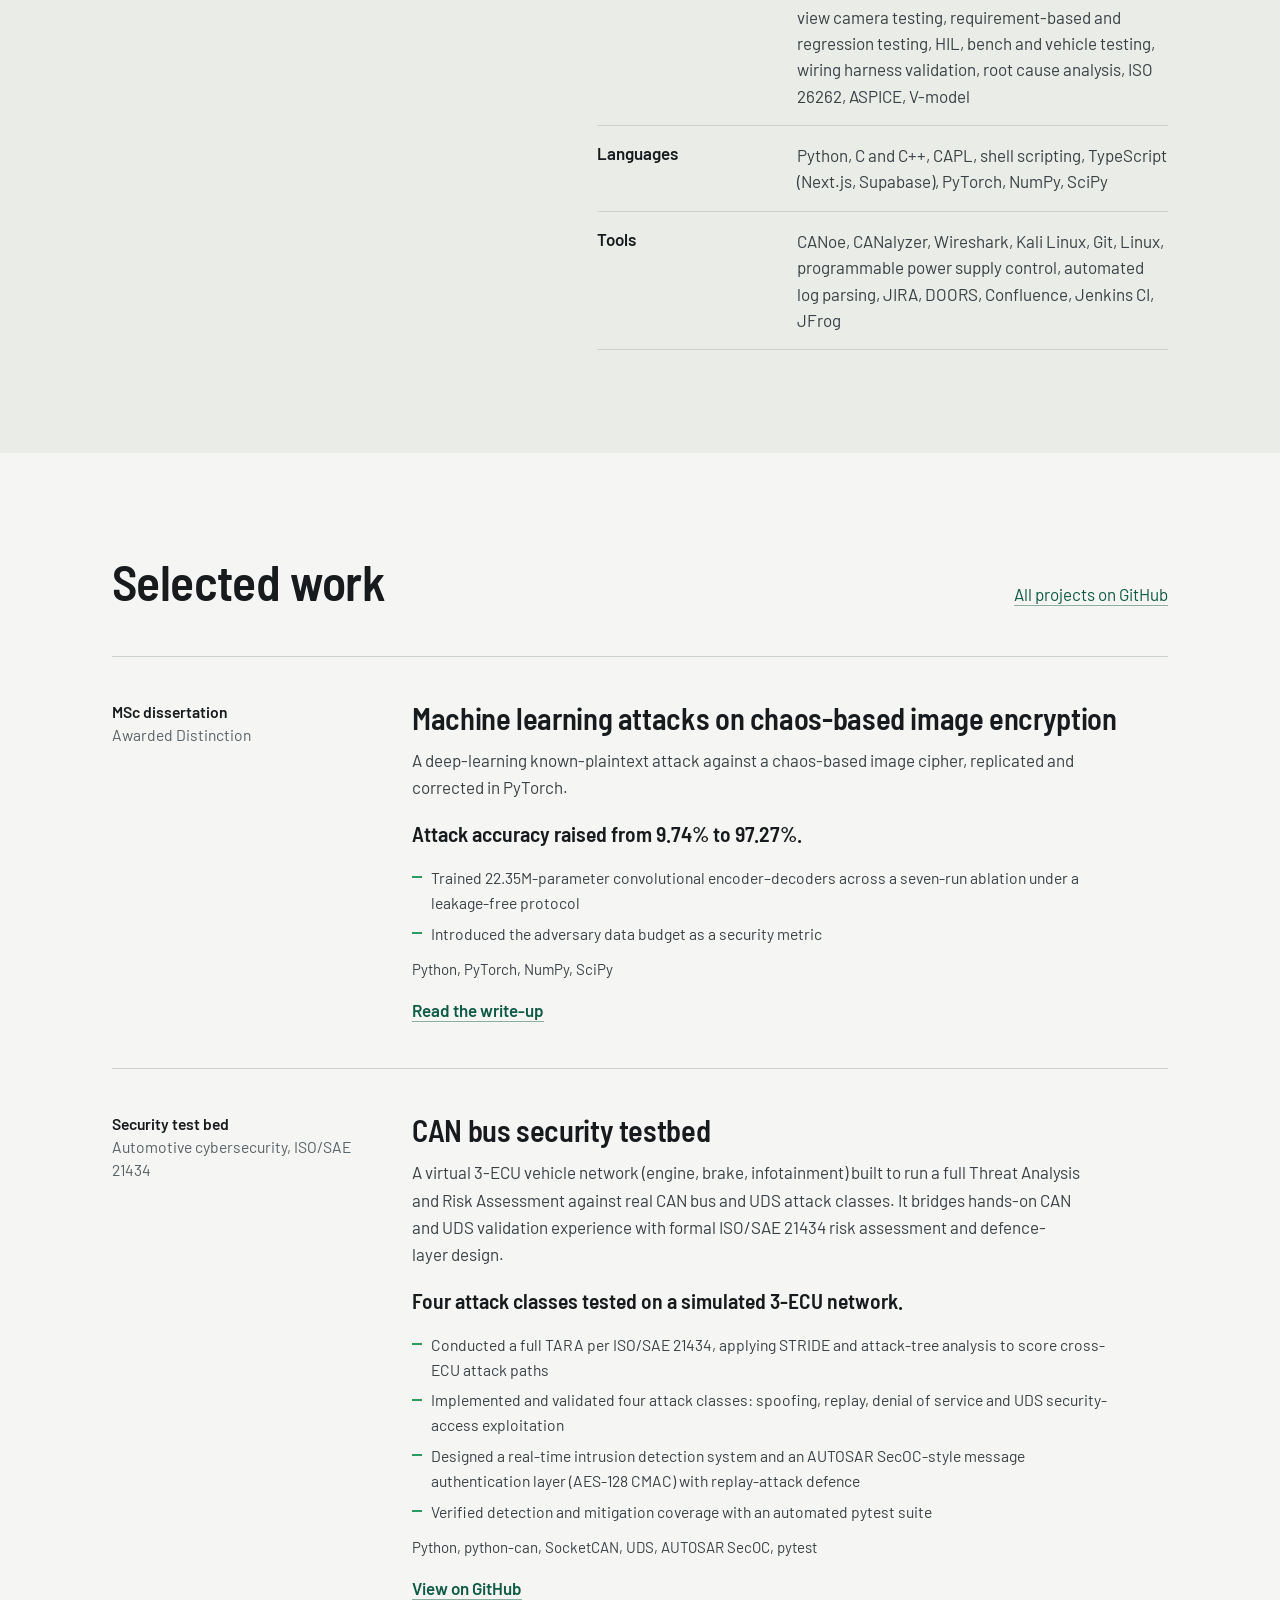
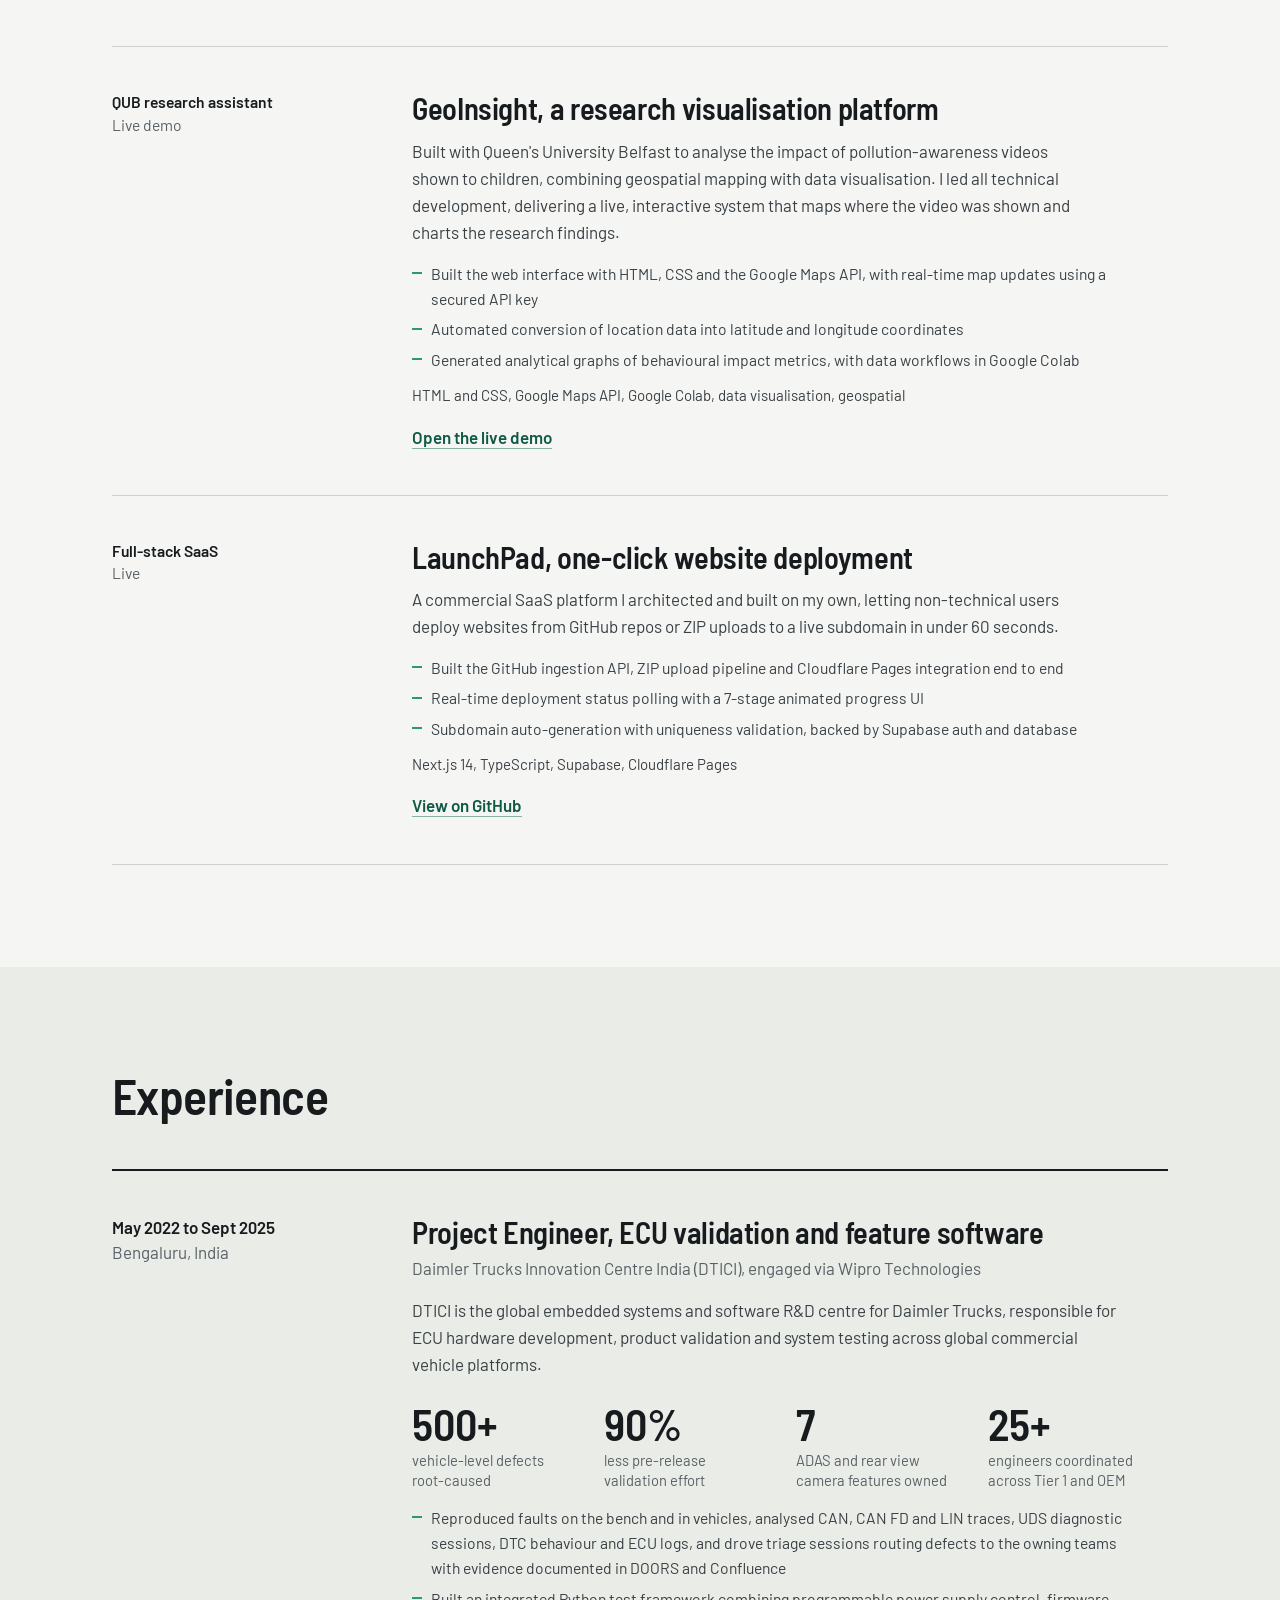
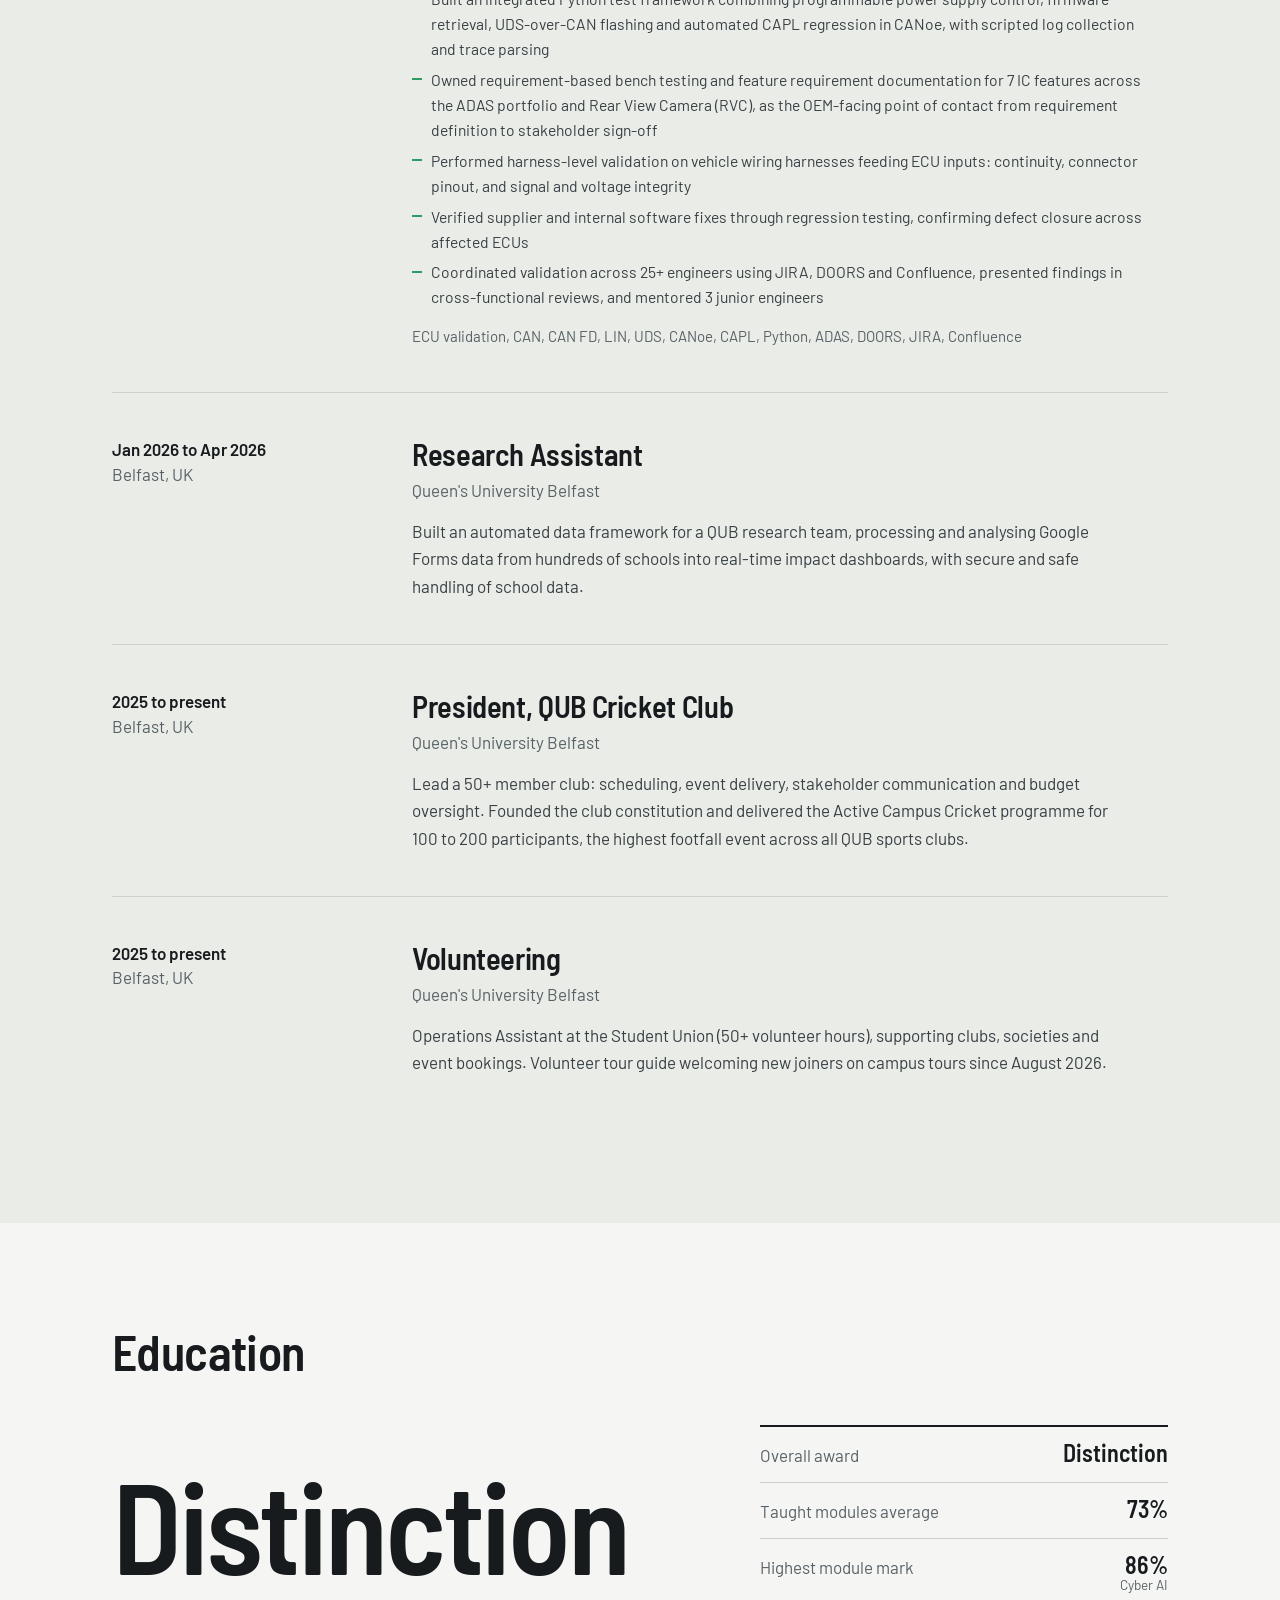
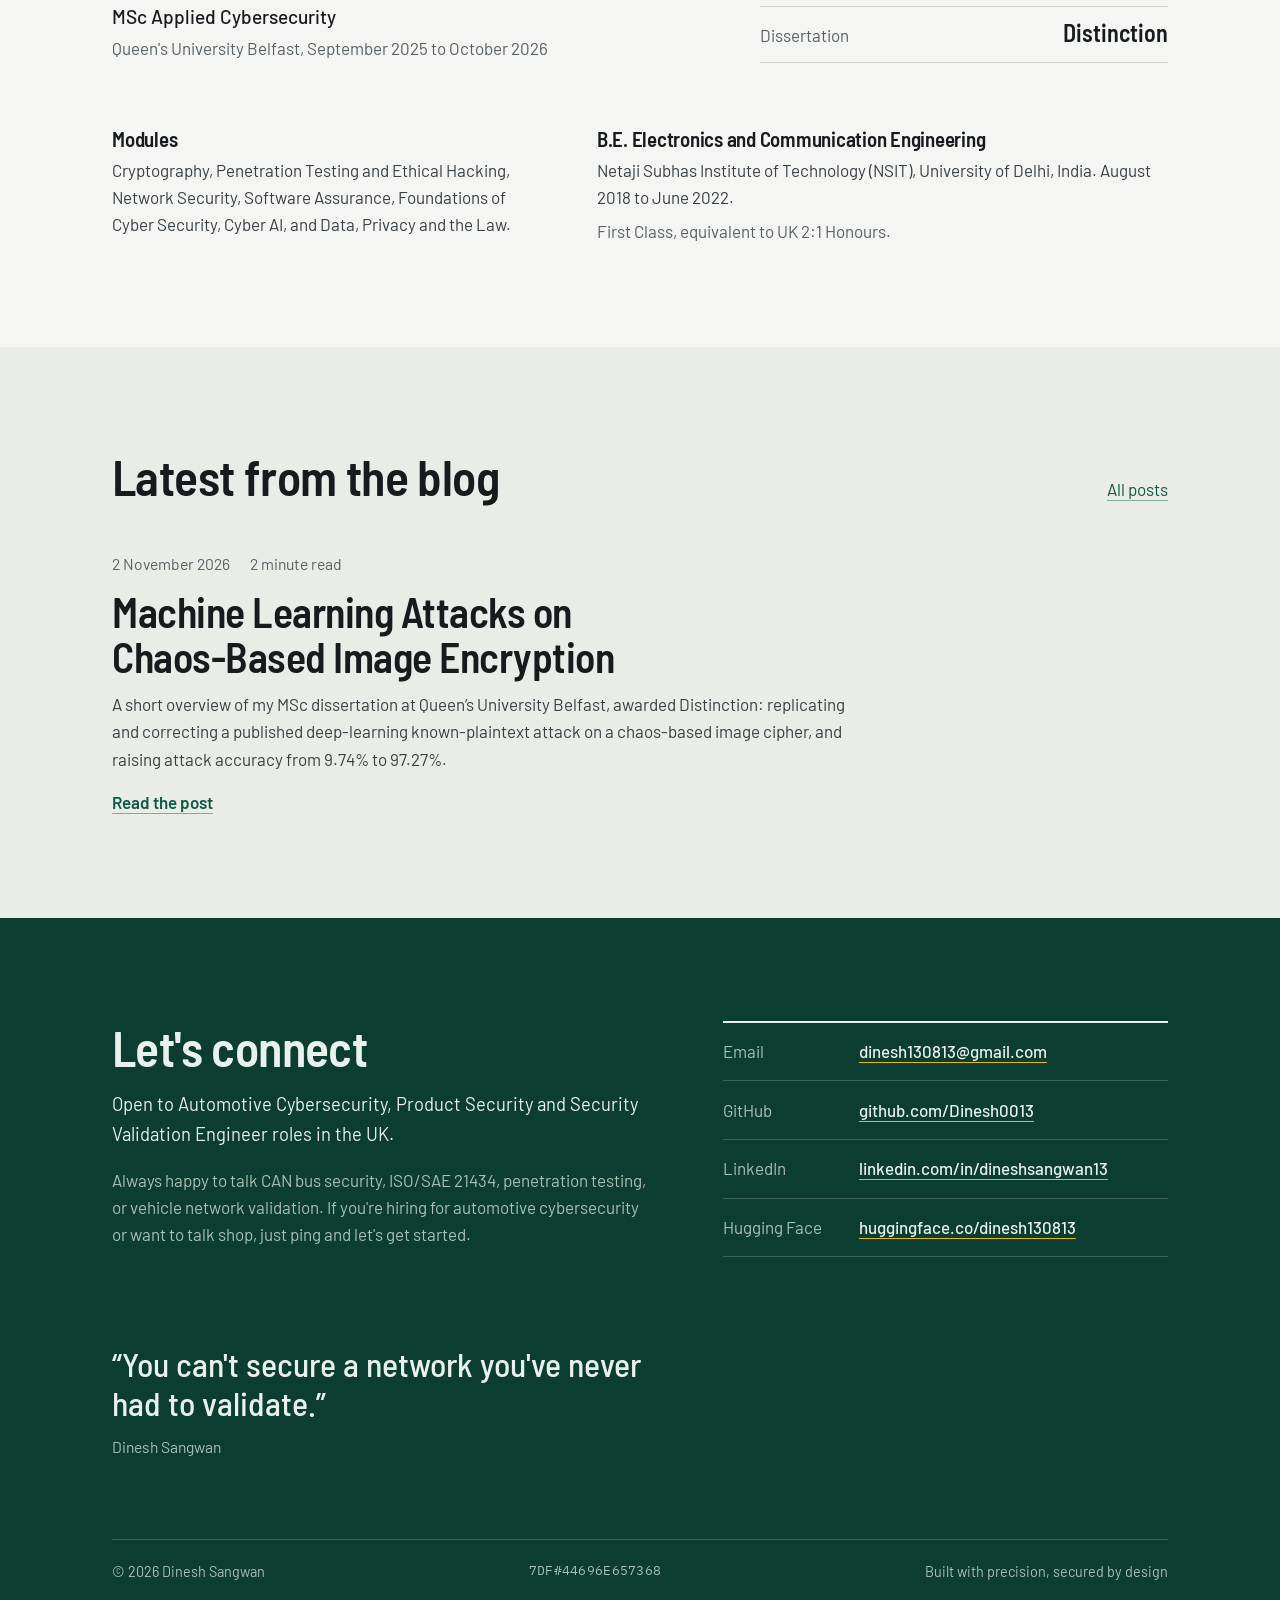
==== commit d564b341: "Redesign site: editorial layout, notebook-style blog, shared styles - Rebuild homepage around the ca" ====
--- a/index.html
+++ b/index.html
@@ -4,1594 +4,350 @@
 <meta charset="UTF-8"/>
 <meta name="viewport" content="width=device-width, initial-scale=1.0"/>
 <title>Dinesh Sangwan — Automotive Cybersecurity Engineer</title>
-<link href="https://fonts.googleapis.com/css2?family=Playfair+Display:ital,wght@0,400;0,700;1,400&family=DM+Sans:wght@300;400;500&family=DM+Mono:wght@400;500&display=swap" rel="stylesheet"/>
-<style>
-  :root {
-    --cream: #faf8f4;
-    --warm: #f4efe6;
-    --paper: #ede8de;
-    --ink: #1a1714;
-    --ink2: #3d3830;
-    --muted: #8a8070;
-    --accent: #c8713a;
-    --accent2: #4a7c6b;
-    --accent-light: #f5e6d8;
-    --accent2-light: #dff0ea;
-    --border: #ddd6c8;
-    --shadow: rgba(26,23,20,0.08);
-  }
-
-  *, *::before, *::after { box-sizing: border-box; margin: 0; padding: 0; }
-  html { scroll-behavior: smooth; }
-
-  body {
-    background: var(--cream);
-    color: var(--ink);
-    font-family: 'DM Sans', sans-serif;
-    font-weight: 300;
-    overflow-x: hidden;
-    line-height: 1.6;
-  }
-
-  /* ── NOISE TEXTURE OVERLAY ── */
-  body::before {
-    content: '';
-    position: fixed;
-    inset: 0;
-    opacity: 0.025;
-    background-image: url("data:image/svg+xml,%3Csvg viewBox='0 0 256 256' xmlns='http://www.w3.org/2000/svg'%3E%3Cfilter id='noise'%3E%3CfeTurbulence type='fractalNoise' baseFrequency='0.9' numOctaves='4' stitchTiles='stitch'/%3E%3C/filter%3E%3Crect width='100%25' height='100%25' filter='url(%23noise)'/%3E%3C/svg%3E");
-    background-size: 200px 200px;
-    pointer-events: none;
-    z-index: 9999;
-  }
-
-  /* ── NAV ── */
-  nav {
-    position: fixed;
-    top: 0; left: 0; right: 0;
-    z-index: 100;
-    display: flex;
-    align-items: center;
-    justify-content: space-between;
-    padding: 1.2rem 4rem;
-    background: rgba(250,248,244,0.9);
-    backdrop-filter: blur(12px);
-    border-bottom: 1px solid var(--border);
-  }
-
-  .nav-logo {
-    font-family: 'Playfair Display', serif;
-    font-size: 1.2rem;
-    color: var(--ink);
-    text-decoration: none;
-    letter-spacing: 0.02em;
-  }
-
-  .nav-links {
-    display: flex;
-    gap: 2.5rem;
-    list-style: none;
-  }
-
-  .nav-links a {
-    text-decoration: none;
-    color: var(--muted);
-    font-size: 0.82rem;
-    font-weight: 400;
-    letter-spacing: 0.08em;
-    text-transform: uppercase;
-    transition: color 0.2s;
-  }
-
-  .nav-links a:hover { color: var(--accent); }
-
-  /* ── HERO ── */
-  .hero {
-    display: grid;
-    grid-template-columns: 1fr 1fr;
-    padding-top: 80px;
-  }
-
-  .hero-left {
-    display: flex;
-    flex-direction: column;
-    justify-content: center;
-    padding: 6rem 3rem 6rem 4rem;
-    position: relative;
-  }
-
-  .hero-eyebrow {
-    font-family: 'DM Mono', monospace;
-    font-size: 0.72rem;
-    color: var(--accent);
-    letter-spacing: 0.18em;
-    text-transform: uppercase;
-    margin-bottom: 1.5rem;
-    display: flex;
-    align-items: center;
-    gap: 0.8rem;
-  }
-
-  .hero-eyebrow::before {
-    content: '';
-    display: block;
-    width: 2rem;
-    height: 1px;
-    background: var(--accent);
-  }
-
-  h1 {
-    font-family: 'Playfair Display', serif;
-    font-size: clamp(3.5rem, 6vw, 5.5rem);
-    font-weight: 700;
-    line-height: 1.05;
-    color: var(--ink);
-    margin-bottom: 1.5rem;
-  }
-
-  h1 em {
-    font-style: italic;
-    color: var(--accent);
-  }
-
-  .hero-desc {
-    font-size: 1.05rem;
-    color: var(--ink2);
-    max-width: 440px;
-    line-height: 1.75;
-    margin-bottom: 2.5rem;
-  }
-
-  .hero-tags {
-    display: flex;
-    flex-wrap: wrap;
-    gap: 0.6rem;
-    margin-bottom: 2.8rem;
-  }
-
-  .tag {
-    background: var(--accent-light);
-    color: var(--accent);
-    font-size: 0.72rem;
-    font-weight: 500;
-    padding: 0.35rem 0.9rem;
-    border-radius: 100px;
-    letter-spacing: 0.04em;
-    font-family: 'DM Mono', monospace;
-  }
-
-  .tag.green {
-    background: var(--accent2-light);
-    color: var(--accent2);
-  }
-
-  .hero-ctas {
-    display: flex;
-    gap: 1rem;
-  }
-
-  .btn-primary {
-    background: var(--ink);
-    color: var(--cream);
-    padding: 0.85rem 2rem;
-    border-radius: 100px;
-    text-decoration: none;
-    font-size: 0.85rem;
-    font-weight: 500;
-    letter-spacing: 0.04em;
-    transition: background 0.25s, transform 0.2s;
-    display: inline-flex;
-    align-items: center;
-    gap: 0.5rem;
-  }
-
-  .btn-primary:hover {
-    background: var(--accent);
-    transform: translateY(-2px);
-  }
-
-  .btn-outline {
-    border: 1.5px solid var(--border);
-    color: var(--ink2);
-    padding: 0.85rem 2rem;
-    border-radius: 100px;
-    text-decoration: none;
-    font-size: 0.85rem;
-    font-weight: 400;
-    letter-spacing: 0.04em;
-    transition: border-color 0.25s, color 0.25s, transform 0.2s;
-  }
-
-  .btn-outline:hover {
-    border-color: var(--accent);
-    color: var(--accent);
-    transform: translateY(-2px);
-  }
-
-  /* ── HERO RIGHT (photo) ── */
-  .hero-right {
-    position: relative;
-    overflow: hidden;
-    background: var(--warm);
-  }
-
-  .hero-photo-wrap {
-    position: absolute;
-    inset: 0;
-  }
-
-  .hero-photo-wrap img {
-    width: 100%;
-    height: 100%;
-    object-fit: cover;
-    object-position: center top;
-    display: block;
-  }
-
-  /* Warm overlay for the photo */
-  .hero-photo-wrap::after {
-    content: '';
-    position: absolute;
-    inset: 0;
-    background: linear-gradient(160deg, transparent 50%, rgba(250,248,244,0.3) 100%);
-  }
-
-  /* Decorative accent block */
-  .hero-accent-block {
-    position: absolute;
-    bottom: 2.5rem;
-    right: 2.5rem;
-    background: var(--cream);
-    padding: 1.2rem 1.6rem;
-    border-radius: 12px;
-    box-shadow: 0 8px 32px var(--shadow);
-    z-index: 2;
-  }
-
-  .hero-stat-num {
-    font-family: 'Playfair Display', serif;
-    font-size: 2rem;
-    font-weight: 700;
-    color: var(--accent);
-    line-height: 1;
-  }
-
-  .hero-stat-label {
-    font-size: 0.72rem;
-    color: var(--muted);
-    letter-spacing: 0.05em;
-    margin-top: 0.2rem;
-    font-family: 'DM Mono', monospace;
-  }
-
-  /* ── SECTION BASE ── */
-  section {
-    padding: 4rem 4rem;
-  }
-
-  .section-label {
-    font-family: 'DM Mono', monospace;
-    font-size: 0.7rem;
-    color: var(--accent);
-    letter-spacing: 0.2em;
-    text-transform: uppercase;
-    margin-bottom: 1rem;
-    display: flex;
-    align-items: center;
-    gap: 0.8rem;
-  }
-
-  .section-label::after {
-    content: '';
-    flex: 1;
-    max-width: 3rem;
-    height: 1px;
-    background: var(--accent);
-    opacity: 0.5;
-  }
-
-  h2 {
-    font-family: 'Playfair Display', serif;
-    font-size: clamp(2rem, 4vw, 3rem);
-    font-weight: 700;
-    line-height: 1.15;
-    margin-bottom: 1rem;
-  }
-
-  /* ── ABOUT ── */
-  .about {
-    background: #0e0c0a;
-    display: grid;
-    grid-template-columns: 1fr 1fr;
-    gap: 3rem;
-    align-items: center;
-  }
-
-  .about-text p {
-    color: #a09688;
-    line-height: 1.85;
-    font-size: 0.98rem;
-    margin-bottom: 1rem;
-  }
-
-  .about-text p:last-child { margin-bottom: 0; }
-
-  .about-text strong {
-    color: #f0ece4;
-    font-weight: 500;
-  }
-
-  .about-cards {
-    display: grid;
-    grid-template-columns: 1fr 1fr;
-    gap: 1rem;
-  }
-
-  .about-card {
-    background: #1a1510;
-    border-radius: 14px;
-    padding: 1.5rem;
-    border: 1px solid rgba(255,255,255,0.08);
-    transition: transform 0.25s, box-shadow 0.25s;
-  }
-
-  .about-card:hover {
-    transform: translateY(-4px);
-    box-shadow: 0 12px 40px var(--shadow);
-  }
-
-  .about-card-icon {
-    font-size: 1.6rem;
-    margin-bottom: 0.8rem;
-  }
-
-  .about-card h3 {
-    font-size: 0.82rem;
-    font-weight: 500;
-    color: #f0ece4;
-    margin-bottom: 0.3rem;
-    font-family: 'DM Mono', monospace;
-    letter-spacing: 0.04em;
-  }
-
-  .about-card p {
-    font-size: 0.78rem;
-    color: #7a7060;
-    line-height: 1.5;
-  }
-
-  /* ── PROJECTS ── */
-  .projects { background: #111009; }
-
-  .projects-header {
-    display: flex;
-    justify-content: space-between;
-    align-items: flex-end;
-    margin-bottom: 1.5rem;
-  }
-
-  .projects-grid {
-    display: grid;
-    grid-template-columns: 1fr 1fr;
-    gap: 1.5rem;
-  }
-
-  .project-card {
-    background: #1a1510;
-    border-radius: 20px;
-    overflow: hidden;
-    border: 1px solid rgba(255,255,255,0.07);
-    transition: transform 0.3s, box-shadow 0.3s;
-    position: relative;
-  }
-
-  .project-card:hover {
-    transform: translateY(-6px);
-    box-shadow: 0 20px 60px rgba(0,0,0,0.5);
-  }
-
-  .project-card.featured {
-    grid-column: 1 / -1;
-    display: block;
-  }
-
-  .project-visual {
-    display: none;
-  }
-
-  .project-card.featured .project-visual {
-    display: none;
-  }
-
-  /* Animated gradient background for project cards */
-  .project-visual::before {
-    content: '';
-    position: absolute;
-    inset: 0;
-    background: conic-gradient(from 0deg at 50% 50%, var(--accent-light), var(--accent2-light), var(--paper), var(--accent-light));
-    animation: spin 12s linear infinite;
-    opacity: 0.5;
-  }
-
-  @keyframes spin {
-    to { transform: rotate(360deg); }
-  }
-
-  .project-visual-icon {
-    position: relative;
-    z-index: 1;
-    font-size: 3.5rem;
-    filter: drop-shadow(0 4px 12px rgba(0,0,0,0.1));
-  }
-
-  .project-body {
-    padding: 2rem;
-  }
-
-  .project-meta {
-    display: flex;
-    align-items: center;
-    gap: 0.6rem;
-    margin-bottom: 0.8rem;
-  }
-
-  .project-type {
-    font-family: 'DM Mono', monospace;
-    font-size: 0.65rem;
-    letter-spacing: 0.12em;
-    text-transform: uppercase;
-    color: var(--muted);
-  }
-
-  .project-dot { width: 4px; height: 4px; border-radius: 50%; background: var(--border); }
-
-  .project-status {
-    font-size: 0.65rem;
-    background: var(--accent2-light);
-    color: var(--accent2);
-    padding: 0.2rem 0.6rem;
-    border-radius: 100px;
-    font-family: 'DM Mono', monospace;
-    letter-spacing: 0.06em;
-  }
-
-  .project-body h3 {
-    font-family: 'Playfair Display', serif;
-    font-size: 1.4rem;
-    font-weight: 700;
-    margin-bottom: 0.6rem;
-    line-height: 1.2;
-  }
-
-  .project-body p {
-    font-size: 0.88rem;
-    color: #8a8070;
-    line-height: 1.7;
-    margin-bottom: 1.2rem;
-  }
-
-  .project-tech {
-    display: flex;
-    flex-wrap: wrap;
-    gap: 0.5rem;
-    margin-bottom: 1.5rem;
-  }
-
-  .tech-pill {
-    background: rgba(255,255,255,0.05);
-    color: #a09688;
-    font-size: 0.68rem;
-    padding: 0.3rem 0.7rem;
-    border-radius: 6px;
-    font-family: 'DM Mono', monospace;
-    border: 1px solid rgba(255,255,255,0.08);
-    letter-spacing: 0.04em;
-  }
-
-  .project-stat-row {
-    display: flex;
-    gap: 1.5rem;
-    padding-top: 1.2rem;
-    border-top: 1px solid rgba(255,255,255,0.07);
-  }
-
-  .project-stat .val {
-    font-family: 'Playfair Display', serif;
-    font-size: 1.4rem;
-    font-weight: 700;
-    color: var(--accent);
-  }
-
-  .project-stat .lbl {
-    font-size: 0.68rem;
-    color: var(--muted);
-    font-family: 'DM Mono', monospace;
-  }
-
-  /* ── SKILLS ── */
-  .skills {
-    background: var(--ink);
-    color: var(--cream);
-    position: relative;
-    overflow: hidden;
-  }
-
-  .skills::before {
-    content: '';
-    position: absolute;
-    top: -100px; right: -100px;
-    width: 400px; height: 400px;
-    background: radial-gradient(circle, rgba(200,113,58,0.15), transparent 70%);
-    border-radius: 50%;
-  }
-
-  .skills .section-label { color: var(--accent); }
-  .skills h2 { color: var(--cream); }
-
-  .skills-grid {
-    display: grid;
-    grid-template-columns: repeat(3, 1fr);
-    gap: 1rem;
-    margin-top: 1.5rem;
-  }
-
-  .skill-group {
-    background: rgba(255,255,255,0.04);
-    border: 1px solid rgba(255,255,255,0.08);
-    border-radius: 16px;
-    padding: 1.8rem;
-    transition: background 0.25s;
-  }
-
-  .skill-group:hover {
-    background: rgba(255,255,255,0.07);
-  }
-
-  .skill-group-label {
-    font-family: 'DM Mono', monospace;
-    font-size: 0.68rem;
-    letter-spacing: 0.15em;
-    text-transform: uppercase;
-    color: var(--accent);
-    margin-bottom: 1rem;
-  }
-
-  .skill-list {
-    list-style: none;
-    display: flex;
-    flex-direction: column;
-    gap: 0.5rem;
-  }
-
-  .skill-list li {
-    font-size: 0.88rem;
-    color: rgba(250,248,244,0.75);
-    display: flex;
-    align-items: center;
-    gap: 0.5rem;
-    padding: 0.35rem 0;
-    border-bottom: 1px solid rgba(255,255,255,0.05);
-  }
-
-  .skill-list li:last-child { border-bottom: none; }
-
-  .skill-list li::before {
-    content: '▸';
-    color: var(--accent);
-    font-size: 0.6rem;
-    flex-shrink: 0;
-  }
-
-  /* ── EXPERIENCE ── */
-  .experience { background: #0e0c0a; }
-
-  .timeline {
-    margin-top: 1.5rem;
-    position: relative;
-  }
-
-  .timeline::before {
-    content: '';
-    position: absolute;
-    left: 0;
-    top: 0; bottom: 0;
-    width: 1px;
-    background: linear-gradient(to bottom, var(--accent), var(--accent2), transparent);
-  }
-
-  .timeline-item {
-    padding-left: 2.5rem;
-    padding-bottom: 2.5rem;
-    position: relative;
-  }
-
-  .timeline-item::before {
-    content: '';
-    position: absolute;
-    left: -4px;
-    top: 5px;
-    width: 9px; height: 9px;
-    border-radius: 50%;
-    background: var(--accent);
-    border: 2px solid #0e0c0a;
-  }
-
-  .timeline-date {
-    font-family: 'DM Mono', monospace;
-    font-size: 0.7rem;
-    color: #6a6058;
-    letter-spacing: 0.1em;
-    margin-bottom: 0.4rem;
-  }
-
-  .timeline-item h3 {
-    font-family: 'Playfair Display', serif;
-    font-size: 1.2rem;
-    font-weight: 700;
-    margin-bottom: 0.2rem;
-  }
-
-  .timeline-item .org {
-    font-size: 0.82rem;
-    color: var(--accent2);
-    font-weight: 500;
-    margin-bottom: 0.6rem;
-  }
-
-  .timeline-item p {
-    font-size: 0.88rem;
-    color: #8a8070;
-    line-height: 1.7;
-  }
-
-  /* ── ACADEMIC RESULTS ── */
-  .results { background: #111009; }
-
-  .results .section-label { color: var(--accent); }
-  .results h2 { color: #f0ece4; }
-  .results h2 em { font-style: italic; color: var(--accent); }
-
-  .results-grid {
-    display: grid;
-    grid-template-columns: 2fr 1fr;
-    gap: 1.5rem;
-    margin-top: 1.5rem;
-  }
-
-  .result-card {
-    background: #1a1510;
-    border-radius: 20px;
-    padding: 2rem;
-    border: 1px solid rgba(255,255,255,0.07);
-  }
-
-  .result-card.highlight { border-color: rgba(200,113,58,0.45); }
-
-  .result-badge {
-    display: inline-block;
-    font-family: 'DM Mono', monospace;
-    font-size: 0.72rem;
-    font-weight: 500;
-    letter-spacing: 0.14em;
-    text-transform: uppercase;
-    color: var(--accent);
-    background: rgba(200,113,58,0.18);
-    padding: 0.4rem 1rem;
-    border-radius: 100px;
-    margin-bottom: 1rem;
-  }
-
-  .result-card h3 {
-    font-family: 'Playfair Display', serif;
-    font-size: 1.4rem;
-    font-weight: 700;
-    line-height: 1.2;
-    color: #f0ece4;
-    margin-bottom: 0.3rem;
-  }
-
-  .result-card .org {
-    font-size: 0.82rem;
-    color: var(--accent2);
-    font-weight: 500;
-    margin-bottom: 0.4rem;
-  }
-
-  .result-card p {
-    font-size: 0.88rem;
-    color: #8a8070;
-    line-height: 1.7;
-  }
-
-  .result-stats {
-    display: grid;
-    grid-template-columns: repeat(auto-fit, minmax(200px, 1fr));
-    gap: 1.5rem 1.5rem;
-    margin: 1.5rem 0;
-    padding: 1.2rem 0;
-    border-top: 1px solid rgba(255,255,255,0.07);
-    border-bottom: 1px solid rgba(255,255,255,0.07);
-  }
-
-  .result-stat .val {
-    font-family: 'Playfair Display', serif;
-    font-size: 1.8rem;
-    font-weight: 700;
-    color: var(--accent);
-    line-height: 1.1;
-  }
-
-  .result-stat .lbl {
-    font-size: 0.68rem;
-    color: var(--muted);
-    font-family: 'DM Mono', monospace;
-    margin-top: 0.2rem;
-  }
-
-  .result-modules-label {
-    font-family: 'DM Mono', monospace;
-    font-size: 0.68rem;
-    letter-spacing: 0.15em;
-    text-transform: uppercase;
-    color: #6a6058;
-    margin-bottom: 0.7rem;
-  }
-
-  /* ── CONTACT ── */
-  .contact {
-    background: #111009;
-    display: grid;
-    grid-template-columns: 1.2fr 1fr;
-    gap: 3rem;
-    align-items: center;
-  }
-
-  .contact-left h2 { margin-bottom: 1rem; }
-
-  .contact-left p {
-    font-size: 0.95rem;
-    color: #8a8070;
-    line-height: 1.8;
-    margin-bottom: 2rem;
-  }
-
-  .contact-links {
-    display: flex;
-    flex-direction: column;
-    gap: 0.8rem;
-  }
-
-  .contact-link {
-    display: flex;
-    align-items: center;
-    gap: 1rem;
-    padding: 1rem 1.2rem;
-    background: #1a1510;
-    border-radius: 12px;
-    text-decoration: none;
-    border: 1px solid rgba(255,255,255,0.07);
-    transition: border-color 0.2s, transform 0.2s;
-    color: #f0ece4;
-  }
-
-  .contact-link:hover {
-    border-color: var(--accent);
-    transform: translateX(4px);
-  }
-
-  .contact-link-icon {
-    width: 36px; height: 36px;
-    background: rgba(200,113,58,0.15);
-    border-radius: 8px;
-    display: flex;
-    align-items: center;
-    justify-content: center;
-    font-size: 1rem;
-    flex-shrink: 0;
-  }
-
-  .contact-link-text .label {
-    font-size: 0.68rem;
-    color: #6a6058;
-    font-family: 'DM Mono', monospace;
-    letter-spacing: 0.08em;
-    text-transform: uppercase;
-  }
-
-  .contact-link-text .value {
-    font-size: 0.88rem;
-    font-weight: 500;
-    color: #f0ece4;
-  }
-
-  .contact-right {
-    background: #1a1510;
-    border-radius: 20px;
-    padding: 2.5rem;
-    border: 1px solid rgba(255,255,255,0.07);
-  }
-
-  .contact-right p {
-    font-family: 'Playfair Display', serif;
-    font-size: 1.6rem;
-    font-style: italic;
-    color: #f0ece4;
-    line-height: 1.5;
-    margin-bottom: 1.5rem;
-  }
-
-  .contact-right .signature {
-    font-size: 0.82rem;
-    color: #6a6058;
-  }
-
-  /* ── FOOTER ── */
-  footer {
-    background: var(--ink);
-    color: rgba(250,248,244,0.4);
-    padding: 2rem 4rem;
-    display: flex;
-    align-items: center;
-    justify-content: space-between;
-    font-size: 0.78rem;
-    font-family: 'DM Mono', monospace;
-    letter-spacing: 0.06em;
-  }
-
-  footer span { color: var(--accent); }
-
-  /* ── ANIMATIONS ── */
-  @keyframes fadeUp {
-    from { opacity: 0; transform: translateY(24px); }
-    to   { opacity: 1; transform: translateY(0); }
-  }
-
-  .hero-left > * {
-    animation: fadeUp 0.7s ease forwards;
-    opacity: 0;
-  }
-
-  .hero-eyebrow  { animation-delay: 0.1s; }
-  .hero-left h1  { animation-delay: 0.25s; }
-  .hero-desc     { animation-delay: 0.4s; }
-  .hero-tags     { animation-delay: 0.55s; }
-  .hero-ctas     { animation-delay: 0.7s; }
-
-  /* ── RESPONSIVE ── */
-  @media (max-width: 900px) {
-    nav { padding: 1rem 2rem; }
-    .nav-links { gap: 1.5rem; }
-    .hero { grid-template-columns: 1fr; min-height: auto; }
-    .hero-right { height: 400px; }
-    .hero-left { padding: 5rem 2rem 3rem; }
-    section { padding: 4rem 2rem; }
-    .about, .contact { grid-template-columns: 1fr; gap: 2.5rem; }
-    .skills-grid { grid-template-columns: 1fr 1fr; }
-    .projects-grid { grid-template-columns: 1fr; }
-    .results-grid { grid-template-columns: 1fr; }
-    .project-card.featured { grid-template-columns: 1fr; }
-    footer { flex-direction: column; gap: 0.5rem; text-align: center; }
-  }
-
-  .nav-social {
-    display: flex;
-    align-items: center;
-    gap: 1rem;
-  }
-  .nav-social a {
-    display: flex;
-    align-items: center;
-    justify-content: center;
-    width: 32px; height: 32px;
-    border-radius: 8px;
-    background: var(--warm);
-    border: 1px solid var(--border);
-    transition: border-color 0.2s, transform 0.2s;
-    color: var(--ink2);
-    text-decoration: none;
-  }
-  .nav-social a:hover {
-    border-color: var(--accent);
-    transform: translateY(-2px);
-  }
-
-
-
-  /* ── GLOBAL DARK SECTION TEXT ── */
-  .projects h2, .projects .section-label,
-  .experience h2, .experience .section-label,
-  .contact h2, .contact .section-label,
-  .project-body h3, .timeline-item h3 {
-    color: #f0ece4;
-  }
-  .projects .section-label,
-  .experience .section-label,
-  .contact .section-label { color: var(--accent); }
-  .project-type { color: #6a6058 !important; }
-  .project-dot { background: rgba(255,255,255,0.12) !important; }
-  body { background: #0e0c0a; }
-
-  /* ── ABOUT DARK THEME ── */
-  .about h2 { color: #f0ece4; }
-  .about .section-label { color: var(--accent); }
-  .about-card:hover { box-shadow: 0 12px 40px rgba(0,0,0,0.5); }
-
-  /* ── DARK HERO + NAV ── */
-  nav,
-  .hero,
-  .hero-left {
-    --ink: #f0ece4;
-    --ink2: #c9c2b4;
-    --muted: #8a8a8a;
-    --border: rgba(255,255,255,0.12);
-    --accent-light: rgba(200,113,58,0.18);
-    --accent2-light: rgba(74,124,107,0.18);
-    --shadow: rgba(0,0,0,0.4);
-  }
-
-  nav {
-    background: rgba(14,12,10,0.88) !important;
-    border-bottom: 1px solid rgba(255,255,255,0.07) !important;
-  }
-
-  .nav-logo { color: var(--ink) !important; }
-  .nav-links a { color: var(--muted) !important; }
-  .nav-links a:hover { color: var(--accent) !important; }
-
-  .hero {
-    background: #0e0c0a;
-  }
-
-  .hero-left {
-    background: #0e0c0a;
-  }
-
-  .hero-left h1 { color: #f0ece4 !important; }
-  .hero-left .hero-desc { color: #a09688 !important; }
-
-  .hero-left .btn-primary {
-    background: #f0ece4 !important;
-    color: #0e0c0a !important;
-  }
-  .hero-left .btn-primary:hover {
-    background: var(--accent) !important;
-    color: #f0ece4 !important;
-  }
-  .hero-left .btn-outline {
-    border-color: rgba(255,255,255,0.18) !important;
-    color: #c9c2b4 !important;
-  }
-  .hero-left .btn-outline:hover {
-    border-color: var(--accent) !important;
-    color: var(--accent) !important;
-  }
-
-  /* Fade edges of photo into the dark background */
-  .hero-right {
-    background: #0e0c0a;
-  }
-
-  .hero-photo-wrap img {
-    filter: brightness(0.97) saturate(1.0);
-    /* Mask: left/right fade AND bottom fade starting from ~60% (jacket end) */
-    -webkit-mask-image: linear-gradient(
-      to right,
-      transparent 0%,
-      rgba(0,0,0,0.85) 10%,
-      black 22%,
-      black 72%,
-      rgba(0,0,0,0.6) 85%,
-      transparent 100%
-    ),
-    linear-gradient(
-      to bottom,
-      black 0%,
-      black 58%,
-      rgba(0,0,0,0.7) 70%,
-      rgba(0,0,0,0.3) 82%,
-      transparent 100%
-    );
-    -webkit-mask-composite: intersect;
-    mask-image: linear-gradient(
-      to right,
-      transparent 0%,
-      rgba(0,0,0,0.85) 10%,
-      black 22%,
-      black 72%,
-      rgba(0,0,0,0.6) 85%,
-      transparent 100%
-    ),
-    linear-gradient(
-      to bottom,
-      black 0%,
-      black 58%,
-      rgba(0,0,0,0.7) 70%,
-      rgba(0,0,0,0.3) 82%,
-      transparent 100%
-    );
-    mask-composite: intersect;
-    transition: filter 0.4s ease;
-  }
-
-  /* Warm colour overlay on left — picks up amber/brown from photo skin tones */
-  .hero-photo-wrap::before {
-    content: '';
-    position: absolute;
-    inset: 0;
-    z-index: 1;
-    background: linear-gradient(
-      to right,
-      rgba(14,9,5,0.9) 0%,
-      rgba(30,18,10,0.5) 8%,
-      rgba(40,25,14,0.2) 18%,
-      transparent 32%
-    );
-  }
-
-  /* Subtle right edge fade with dark warm tone */
-  .hero-photo-wrap::after {
-    background: linear-gradient(
-      to left,
-      rgba(12,8,5,0.75) 0%,
-      rgba(20,13,8,0.3) 12%,
-      transparent 30%
-    ) !important;
-    z-index: 1;
-  }
-
-  /* Accent stat block dark style */
-  .hero-accent-block {
-    background: rgba(25,22,18,0.92) !important;
-    border: 1px solid rgba(255,255,255,0.08) !important;
-  }
-
-  .hero-stat-label { color: #8a8a8a !important; }
-
-
-  /* ── NAV FIT: seven links need tighter spacing below 1180px ── */
-  @media (max-width: 1180px) {
-    nav { padding: 1rem 2rem; }
-    .nav-links { gap: 1.5rem; }
-  }
-
-  /* ── NARROW NAV: links on their own scrollable row so every item stays reachable ── */
-  @media (max-width: 960px) {
-    nav { flex-wrap: wrap; row-gap: 0.5rem; padding: 0.7rem 1.2rem; }
-    .nav-links {
-      order: 3;
-      width: 100%;
-      gap: 1.4rem;
-      overflow-x: auto;
-      scrollbar-width: none;
-    }
-    .nav-links::-webkit-scrollbar { display: none; }
-    .nav-links a { white-space: nowrap; }
-    .hero { padding-top: 104px; }
-  }
-
-  @media (max-width: 600px) {
-    .skills-grid { grid-template-columns: 1fr; }
-  }
-
-  </style>
+<meta name="description" content="Automotive cybersecurity engineer in Belfast. Three years validating ECUs and vehicle networks at Daimler Trucks, then an MSc in Applied Cybersecurity with Distinction."/>
+<meta name="theme-color" content="#f5f6f3" media="(prefers-color-scheme: light)"/>
+<meta name="theme-color" content="#0f1311" media="(prefers-color-scheme: dark)"/>
+<meta property="og:title" content="Dinesh Sangwan — Automotive Cybersecurity Engineer"/>
+<meta property="og:description" content="Three years debugging truck ECUs. Now securing the networks they run on."/>
+<meta property="og:type" content="website"/>
+<script>document.documentElement.classList.add('js');</script>
+<link rel="preconnect" href="https://fonts.googleapis.com"/>
+<link rel="preconnect" href="https://fonts.gstatic.com" crossorigin/>
+<link href="https://fonts.googleapis.com/css2?family=Barlow:wght@400;500;600&family=Barlow+Semi+Condensed:wght@500;600&family=IBM+Plex+Mono:wght@400&display=swap" rel="stylesheet"/>
+<link rel="stylesheet" href="css/site.css"/>
 </head>
 <body>
-
-<!-- NAV -->
-<nav>
-  <a href="#" class="nav-logo">Dinesh</a>
-  <ul class="nav-links">
-    <li><a href="#about">About</a></li>
-    <li><a href="#projects">Projects</a></li>
-    <li><a href="#skills">Skills</a></li>
-    <li><a href="#results">Results</a></li>
-    <li><a href="#experience">Experience</a></li>
-    <li><a href="blog.html">Blog</a></li>
-    <li><a href="#contact">Contact</a></li>
-  </ul>
-  <div class="nav-social">
-    <a href="https://github.com/Dinesh0013" target="_blank" title="GitHub">
-      <svg width="16" height="16" viewBox="0 0 24 24" fill="currentColor"><path d="M12 2C6.477 2 2 6.484 2 12.017c0 4.425 2.865 8.18 6.839 9.504.5.092.682-.217.682-.483 0-.237-.008-.868-.013-1.703-2.782.605-3.369-1.343-3.369-1.343-.454-1.158-1.11-1.466-1.11-1.466-.908-.62.069-.608.069-.608 1.003.07 1.531 1.032 1.531 1.032.892 1.53 2.341 1.088 2.91.832.092-.647.35-1.088.636-1.338-2.22-.253-4.555-1.113-4.555-4.951 0-1.093.39-1.988 1.029-2.688-.103-.253-.446-1.272.098-2.65 0 0 .84-.27 2.75 1.026A9.564 9.564 0 0112 6.844c.85.004 1.705.115 2.504.337 1.909-1.296 2.747-1.027 2.747-1.027.546 1.379.202 2.398.1 2.651.64.7 1.028 1.595 1.028 2.688 0 3.848-2.339 4.695-4.566 4.943.359.309.678.92.678 1.855 0 1.338-.012 2.419-.012 2.747 0 .268.18.58.688.482A10.019 10.019 0 0022 12.017C22 6.484 17.522 2 12 2z"/></svg>
-    </a>
-    <a href="https://www.linkedin.com/in/dineshsangwan13/" target="_blank" title="LinkedIn">
-      <svg width="16" height="16" viewBox="0 0 24 24" fill="#0077B5"><path d="M20.447 20.452h-3.554v-5.569c0-1.328-.027-3.037-1.852-3.037-1.853 0-2.136 1.445-2.136 2.939v5.667H9.351V9h3.414v1.561h.046c.477-.9 1.637-1.85 3.37-1.85 3.601 0 4.267 2.37 4.267 5.455v6.286zM5.337 7.433a2.062 2.062 0 01-2.063-2.065 2.064 2.064 0 112.063 2.065zm1.782 13.019H3.555V9h3.564v11.452zM22.225 0H1.771C.792 0 0 .774 0 1.729v20.542C0 23.227.792 24 1.771 24h20.451C23.2 24 24 23.227 24 22.271V1.729C24 .774 23.2 0 22.222 0h.003z"/></svg>
-    </a>
-    <a href="https://huggingface.co/dinesh130813" target="_blank" title="Hugging Face" style="font-size:1rem;">🤗</a>
+<a class="skip-link" href="#main">Skip to content</a>
+
+<header class="site-header">
+  <div class="wrap bar">
+    <a class="brand" href="index.html">Dinesh Sangwan</a>
+    <button class="menu-btn" type="button" aria-expanded="false" aria-controls="site-nav">Menu</button>
+    <nav class="nav" id="site-nav" aria-label="Main">
+      <ul>
+        <li><a href="#focus">Focus</a></li>
+        <li><a href="#work">Work</a></li>
+        <li><a href="#experience">Experience</a></li>
+        <li><a href="#education">Education</a></li>
+        <li><a href="blog.html">Blog</a></li>
+        <li><a href="#contact">Contact</a></li>
+      </ul>
+    </nav>
   </div>
-</nav>
-
-<!-- HERO -->
-<section class="hero" id="hero">
-  <div class="hero-left">
-    <div class="hero-eyebrow">Automotive Security Engineer · MSc Cybersecurity (Distinction)</div>
-    <h1>Dinesh<br>Secures<br><em>Vehicle</em> Networks.</h1>
-    <p class="hero-desc">
-      Electronics engineer with <strong>3+ years validating ECUs and CAN, LIN and UDS networks</strong> at Daimler Trucks, now an <strong>MSc Applied Cybersecurity graduate (Distinction)</strong> focused on automotive and embedded product security — threat modelling under <strong>ISO/SAE 21434</strong>, intrusion detection, and penetration testing.
-    </p>
-    <div class="hero-tags">
-      <span class="tag">CAN Bus Security</span>
-      <span class="tag green">ISO/SAE 21434</span>
-      <span class="tag">UDS &amp; Diagnostics</span>
-      <span class="tag green">AUTOSAR SecOC</span>
-      <span class="tag">Penetration Testing</span>
-    </div>
-    <div class="hero-ctas">
-      <a href="#projects" class="btn-primary">View Projects →</a>
-      <a href="#contact" class="btn-outline">Get in Touch</a>
-    </div>
-  </div>
-
-  <div class="hero-right">
-    <div class="hero-photo-wrap">
-      <img src="assests/dineshdp.jpg" alt="Dinesh"/>
-    </div>
-  </div>
-  </div>
-</section>
-
-<!-- ABOUT -->
-<section class="about" id="about">
-  <div class="about-text">
-    <div class="section-label">About Me</div>
-    <h2>From ECU validation<br>to threat modelling.</h2>
-    <p>
-      I'm an automotive cybersecurity engineer with <strong>3+ years validating ECUs and in-vehicle networks</strong> at DTICI (Daimler Trucks Innovation Centre India), where I root-caused <strong>500+ vehicle-level defects</strong> across CAN, CAN FD, LIN and UDS, built a Python and CAPL test automation framework that cut pre-release validation effort by 90%, and owned requirement-based testing for ADAS and Rear View Camera features.
-    </p>
-    <p>
-      I've now completed an <strong>MSc in Applied Cybersecurity at Queen's University Belfast with Distinction</strong>, applying that real-world validation experience to threat analysis and risk assessment under ISO/SAE 21434, penetration testing and cryptography — bridging the gap between how vehicle networks actually behave and how they should be defended.
-    </p>
-  </div>
-  <div class="about-cards">
-    <div class="about-card">
-      <div class="about-card-icon">🚗</div>
-      <h3>In-Vehicle Networks</h3>
-      <p>CAN, CAN FD, LIN, UDS (ISO 14229), ISO-TP, OBD-II, CANoe/CAPL, HIL testing</p>
-    </div>
-    <div class="about-card">
-      <div class="about-card-icon">🛡️</div>
-      <h3>Security Standards</h3>
-      <p>ISO/SAE 21434, UNECE R155/R156, TARA, STRIDE threat modelling and attack trees</p>
-    </div>
-    <div class="about-card">
-      <div class="about-card-icon">🔐</div>
-      <h3>Product &amp; Embedded Security</h3>
-      <p>AUTOSAR SecOC, intrusion detection, penetration testing, cryptography and PKI</p>
-    </div>
-    <div class="about-card">
-      <div class="about-card-icon">🔬</div>
-      <h3>ECU, ADAS &amp; RCA</h3>
-      <p>ECU validation, ADAS and RVC feature testing, structured root-cause analysis</p>
-    </div>
-  </div>
-</section>
-
-<!-- PROJECTS -->
-<section class="projects" id="projects">
-  <div class="projects-header">
-    <div>
-      <div class="section-label">Selected Work</div>
-      <h2>Projects</h2>
-    </div>
-    <a href="https://github.com/Dinesh0013" class="btn-outline" target="_blank">GitHub →</a>
-  </div>
-
-  <div class="projects-grid">
-
-    <!-- FEATURED PROJECT -->
-    <div class="project-card featured">
-      <div class="project-visual">
-        <span class="project-visual-icon">🤖</span>
-      </div>
-      <div class="project-body">
-        <div class="project-meta">
-          <span class="project-type">Automotive Cybersecurity · ISO/SAE 21434</span>
-          <span class="project-dot"></span>
-          <span class="project-status">On GitHub</span>
-        </div>
-        <h3>CAN Bus Security Testbed</h3>
+</header>
+
+<main id="main">
+
+  <!-- HERO -->
+  <section class="hero" id="top" aria-labelledby="hero-title">
+    <div class="wrap">
+      <div class="hero-grid">
+        <div>
+          <h1 id="hero-title">Three years debugging truck ECUs. Now securing the networks they run on.</h1>
+          <p class="lede">
+            I'm Dinesh Sangwan, an electronics engineer based in Belfast. From 2022 to 2025 I validated ECUs and in-vehicle networks at the Daimler Trucks Innovation Centre in Bengaluru, root-causing more than 500 vehicle-level defects across CAN, CAN FD, LIN and UDS.
+          </p>
+          <p class="lede">
+            I've since finished an MSc in Applied Cybersecurity at Queen's University Belfast with Distinction, and I'm looking for automotive cybersecurity and product security roles.
+          </p>
+          <p class="hero-links">
+            <a href="blog.html?post=ml-attacks-chaos-image-encryption">Read my dissertation write-up</a>
+            <a href="#experience">See my experience</a>
+            <a href="#contact">Get in touch</a>
+          </p>
+        </div>
+        <figure class="portrait">
+          <img src="assests/dineshdp-560.jpg"
+               srcset="assests/dineshdp-560.jpg 560w, assests/dineshdp-960.jpg 960w"
+               sizes="(max-width: 820px) 22rem, 30vw"
+               width="560" height="840" fetchpriority="high" decoding="async"
+               alt="Dinesh Sangwan standing in front of a red-brick university building in Belfast"/>
+        </figure>
+      </div>
+
+      <ol class="path" aria-label="Career path">
+        <li>
+          <span class="when">2018 to 2022</span>
+          <span class="what">B.E. Electronics and Communication Engineering</span>
+          <p>NSIT, University of Delhi. First Class.</p>
+        </li>
+        <li>
+          <span class="when">2022 to 2025</span>
+          <span class="what">Project Engineer, ECU validation</span>
+          <p>Daimler Trucks Innovation Centre. 500+ defects root-caused, ADAS and rear view camera features tested.</p>
+        </li>
+        <li>
+          <span class="when">2025 to 2026</span>
+          <span class="what">MSc Applied Cybersecurity</span>
+          <p>Queen's University Belfast. Distinction.</p>
+        </li>
+        <li>
+          <span class="when">Now</span>
+          <span class="what">Automotive and product security</span>
+          <p>TARA, CAN and UDS attack and defence, penetration testing.</p>
+        </li>
+      </ol>
+    </div>
+  </section>
+
+  <!-- FOCUS -->
+  <section class="section band" id="focus" aria-labelledby="focus-title">
+    <div class="wrap split">
+      <div>
+        <h2 id="focus-title">Where vehicle networks meet security</h2>
         <p>
-          A virtual 3-ECU vehicle network (engine, brake, infotainment) built to run a full Threat Analysis and Risk Assessment against real CAN bus and UDS attack classes.
+          My security work starts from how vehicles really behave. After years of reading CAN traces and UDS sessions on the bench, I now threat-model those same networks, attack them in a test bed, and build the defences.
         </p>
-        <ul style="list-style:none;margin:0 0 1rem 0;padding:0;display:flex;flex-direction:column;gap:0.4rem;">
-          <li style="font-size:0.85rem;color:#c9c2b4;display:flex;gap:0.6rem;"><span style="color:var(--accent);flex-shrink:0;">•</span> Conducted a full TARA per ISO/SAE 21434, applying STRIDE and attack-tree analysis to score cross-ECU attack paths</li>
-          <li style="font-size:0.85rem;color:#c9c2b4;display:flex;gap:0.6rem;"><span style="color:var(--accent);flex-shrink:0;">•</span> Implemented and validated four attack classes: spoofing, replay, denial-of-service, and UDS security-access exploitation</li>
-          <li style="font-size:0.85rem;color:#c9c2b4;display:flex;gap:0.6rem;"><span style="color:var(--accent);flex-shrink:0;">•</span> Designed a real-time intrusion detection system to flag each attack against the undefended network</li>
-          <li style="font-size:0.85rem;color:#c9c2b4;display:flex;gap:0.6rem;"><span style="color:var(--accent);flex-shrink:0;">•</span> Built an AUTOSAR SecOC-style message authentication layer (AES-128 CMAC) with replay-attack defence</li>
-          <li style="font-size:0.85rem;color:#c9c2b4;display:flex;gap:0.6rem;"><span style="color:var(--accent);flex-shrink:0;">•</span> Verified detection and mitigation coverage via an automated pytest suite</li>
+      </div>
+      <dl class="spec">
+        <div>
+          <dt>Automotive cybersecurity</dt>
+          <dd>ISO/SAE 21434, UNECE R155 and R156, TARA, STRIDE and attack trees, AUTOSAR SecOC, intrusion detection, EU Cyber Resilience Act, RED (EN 18031), IEC 62443</dd>
+        </div>
+        <div>
+          <dt>Product and embedded security</dt>
+          <dd>Penetration testing and ethical hacking, side-channel attacks and fault injection, cryptography and PKI (AES, RSA, ECC, TLS), network security, machine learning cryptanalysis</dd>
+        </div>
+        <div>
+          <dt>Vehicle networks</dt>
+          <dd>CAN (ISO 11898) and CAN FD, LIN, UDS (ISO 14229), ISO-TP (ISO 15765), OBD-II, Automotive Ethernet</dd>
+        </div>
+        <div>
+          <dt>ECU and ADAS</dt>
+          <dd>ECU validation and feature software, ADAS and rear view camera testing, requirement-based and regression testing, HIL, bench and vehicle testing, wiring harness validation, root cause analysis, ISO 26262, ASPICE, V-model</dd>
+        </div>
+        <div>
+          <dt>Languages</dt>
+          <dd>Python, C and C++, CAPL, shell scripting, TypeScript (Next.js, Supabase), PyTorch, NumPy, SciPy</dd>
+        </div>
+        <div>
+          <dt>Tools</dt>
+          <dd>CANoe, CANalyzer, Wireshark, Kali Linux, Git, Linux, programmable power supply control, automated log parsing, JIRA, DOORS, Confluence, Jenkins CI, JFrog</dd>
+        </div>
+      </dl>
+    </div>
+  </section>
+
+  <!-- WORK -->
+  <section class="section" id="work" aria-labelledby="work-title">
+    <div class="wrap">
+      <div class="section-head">
+        <h2 id="work-title">Selected work</h2>
+        <a href="https://github.com/Dinesh0013" target="_blank" rel="noopener">All projects on GitHub</a>
+      </div>
+
+      <ul class="work">
+        <li class="project">
+          <div class="project-kind"><strong>MSc dissertation</strong>Awarded Distinction</div>
+          <div>
+            <h3><span>Machine learning attacks on chaos-based image encryption</span></h3>
+            <p>A deep-learning known-plaintext attack against a chaos-based image cipher, replicated and corrected in PyTorch.</p>
+            <p class="proof">Attack accuracy raised from 9.74% to 97.27%.</p>
+            <ul class="dash-list">
+              <li>Trained 22.35M-parameter convolutional encoder–decoders across a seven-run ablation under a leakage-free protocol</li>
+              <li>Introduced the adversary data budget as a security metric</li>
+            </ul>
+            <p class="stack">Python, PyTorch, NumPy, SciPy</p>
+            <a class="go" href="blog.html?post=ml-attacks-chaos-image-encryption">Read the write-up</a>
+          </div>
+        </li>
+
+        <li class="project">
+          <div class="project-kind"><strong>Security test bed</strong>Automotive cybersecurity, ISO/SAE 21434</div>
+          <div>
+            <h3><span>CAN bus security testbed</span></h3>
+            <p>A virtual 3-ECU vehicle network (engine, brake, infotainment) built to run a full Threat Analysis and Risk Assessment against real CAN bus and UDS attack classes. It bridges hands-on CAN and UDS validation experience with formal ISO/SAE 21434 risk assessment and defence-layer design.</p>
+            <p class="proof">Four attack classes tested on a simulated 3-ECU network.</p>
+            <ul class="dash-list">
+              <li>Conducted a full TARA per ISO/SAE 21434, applying STRIDE and attack-tree analysis to score cross-ECU attack paths</li>
+              <li>Implemented and validated four attack classes: spoofing, replay, denial of service and UDS security-access exploitation</li>
+              <li>Designed a real-time intrusion detection system and an AUTOSAR SecOC-style message authentication layer (AES-128 CMAC) with replay-attack defence</li>
+              <li>Verified detection and mitigation coverage with an automated pytest suite</li>
+            </ul>
+            <p class="stack">Python, python-can, SocketCAN, UDS, AUTOSAR SecOC, pytest</p>
+            <a class="go" href="https://github.com/Dinesh0013/can-security-testbed" target="_blank" rel="noopener">View on GitHub</a>
+          </div>
+        </li>
+
+        <li class="project">
+          <div class="project-kind"><strong>QUB research assistant</strong>Live demo</div>
+          <div>
+            <h3><span>GeoInsight, a research visualisation platform</span></h3>
+            <p>Built with Queen's University Belfast to analyse the impact of pollution-awareness videos shown to children, combining geospatial mapping with data visualisation. I led all technical development, delivering a live, interactive system that maps where the video was shown and charts the research findings.</p>
+            <ul class="dash-list">
+              <li>Built the web interface with HTML, CSS and the Google Maps API, with real-time map updates using a secured API key</li>
+              <li>Automated conversion of location data into latitude and longitude coordinates</li>
+              <li>Generated analytical graphs of behavioural impact metrics, with data workflows in Google Colab</li>
+            </ul>
+            <p class="stack">HTML and CSS, Google Maps API, Google Colab, data visualisation, geospatial</p>
+            <a class="go" href="https://dinesh0013.github.io/Video_map/" target="_blank" rel="noopener">Open the live demo</a>
+          </div>
+        </li>
+
+        <li class="project">
+          <div class="project-kind"><strong>Full-stack SaaS</strong>Live</div>
+          <div>
+            <h3><span>LaunchPad, one-click website deployment</span></h3>
+            <p>A commercial SaaS platform I architected and built on my own, letting non-technical users deploy websites from GitHub repos or ZIP uploads to a live subdomain in under 60 seconds.</p>
+            <ul class="dash-list">
+              <li>Built the GitHub ingestion API, ZIP upload pipeline and Cloudflare Pages integration end to end</li>
+              <li>Real-time deployment status polling with a 7-stage animated progress UI</li>
+              <li>Subdomain auto-generation with uniqueness validation, backed by Supabase auth and database</li>
+            </ul>
+            <p class="stack">Next.js 14, TypeScript, Supabase, Cloudflare Pages</p>
+            <a class="go" href="https://github.com/Dinesh0013/launchpad" target="_blank" rel="noopener">View on GitHub</a>
+          </div>
+        </li>
+      </ul>
+    </div>
+  </section>
+
+  <!-- EXPERIENCE -->
+  <section class="section band" id="experience" aria-labelledby="experience-title">
+    <div class="wrap">
+      <div class="section-head">
+        <h2 id="experience-title">Experience</h2>
+      </div>
+
+      <article class="role">
+        <div class="role-when"><strong>May 2022 to Sept 2025</strong>Bengaluru, India</div>
+        <div>
+          <h3>Project Engineer, ECU validation and feature software</h3>
+          <p class="org">Daimler Trucks Innovation Centre India (DTICI), engaged via Wipro Technologies</p>
+          <p class="summary">DTICI is the global embedded systems and software R&amp;D centre for Daimler Trucks, responsible for ECU hardware development, product validation and system testing across global commercial vehicle platforms.</p>
+
+          <dl class="figures">
+            <div><dt>500+</dt><dd>vehicle-level defects root-caused</dd></div>
+            <div><dt>90%</dt><dd>less pre-release validation effort</dd></div>
+            <div><dt>7</dt><dd>ADAS and rear view camera features owned</dd></div>
+            <div><dt>25+</dt><dd>engineers coordinated across Tier 1 and OEM</dd></div>
+          </dl>
+
+          <ul class="dash-list">
+            <li>Reproduced faults on the bench and in vehicles, analysed CAN, CAN FD and LIN traces, UDS diagnostic sessions, DTC behaviour and ECU logs, and drove triage sessions routing defects to the owning teams with evidence documented in DOORS and Confluence</li>
+            <li>Built an integrated Python test framework combining programmable power supply control, firmware retrieval, UDS-over-CAN flashing and automated CAPL regression in CANoe, with scripted log collection and trace parsing</li>
+            <li>Owned requirement-based bench testing and feature requirement documentation for 7 IC features across the ADAS portfolio and Rear View Camera (RVC), as the OEM-facing point of contact from requirement definition to stakeholder sign-off</li>
+            <li>Performed harness-level validation on vehicle wiring harnesses feeding ECU inputs: continuity, connector pinout, and signal and voltage integrity</li>
+            <li>Verified supplier and internal software fixes through regression testing, confirming defect closure across affected ECUs</li>
+            <li>Coordinated validation across 25+ engineers using JIRA, DOORS and Confluence, presented findings in cross-functional reviews, and mentored 3 junior engineers</li>
+          </ul>
+          <p class="stack">ECU validation, CAN, CAN FD, LIN, UDS, CANoe, CAPL, Python, ADAS, DOORS, JIRA, Confluence</p>
+        </div>
+      </article>
+
+      <article class="role">
+        <div class="role-when"><strong>Jan 2026 to Apr 2026</strong>Belfast, UK</div>
+        <div>
+          <h3>Research Assistant</h3>
+          <p class="org">Queen's University Belfast</p>
+          <p class="summary">Built an automated data framework for a QUB research team, processing and analysing Google Forms data from hundreds of schools into real-time impact dashboards, with secure and safe handling of school data.</p>
+        </div>
+      </article>
+
+      <article class="role">
+        <div class="role-when"><strong>2025 to present</strong>Belfast, UK</div>
+        <div>
+          <h3>President, QUB Cricket Club</h3>
+          <p class="org">Queen's University Belfast</p>
+          <p class="summary">Lead a 50+ member club: scheduling, event delivery, stakeholder communication and budget oversight. Founded the club constitution and delivered the Active Campus Cricket programme for 100 to 200 participants, the highest footfall event across all QUB sports clubs.</p>
+        </div>
+      </article>
+
+      <article class="role">
+        <div class="role-when"><strong>2025 to present</strong>Belfast, UK</div>
+        <div>
+          <h3>Volunteering</h3>
+          <p class="org">Queen's University Belfast</p>
+          <p class="summary">Operations Assistant at the Student Union (50+ volunteer hours), supporting clubs, societies and event bookings. Volunteer tour guide welcoming new joiners on campus tours since August 2026.</p>
+        </div>
+      </article>
+    </div>
+  </section>
+
+  <!-- EDUCATION -->
+  <section class="section" id="education" aria-labelledby="education-title">
+    <div class="wrap">
+      <div class="section-head">
+        <h2 id="education-title">Education</h2>
+      </div>
+
+      <div class="edu-grid">
+        <div>
+          <p class="verdict">Distinction</p>
+          <p class="degree">MSc Applied Cybersecurity</p>
+          <p class="degree-sub">Queen's University Belfast, September 2025 to October 2026</p>
+        </div>
+        <dl class="facts">
+          <div><dt>Overall award</dt><dd>Distinction</dd></div>
+          <div><dt>Taught modules average</dt><dd>73%</dd></div>
+          <div><dt>Highest module mark</dt><dd>86%<small>Cyber AI</small></dd></div>
+          <div><dt>Dissertation</dt><dd>Distinction</dd></div>
+        </dl>
+      </div>
+
+      <div class="edu-more">
+        <div>
+          <h3>Modules</h3>
+          <p>Cryptography, Penetration Testing and Ethical Hacking, Network Security, Software Assurance, Foundations of Cyber Security, Cyber AI, and Data, Privacy and the Law.</p>
+        </div>
+        <div>
+          <h3>B.E. Electronics and Communication Engineering</h3>
+          <p>Netaji Subhas Institute of Technology (NSIT), University of Delhi, India. August 2018 to June 2022.</p>
+          <p class="muted">First Class, equivalent to UK 2:1 Honours.</p>
+        </div>
+      </div>
+    </div>
+  </section>
+
+  <!-- BLOG -->
+  <section class="section band" id="blog" aria-labelledby="blog-title">
+    <div class="wrap">
+      <div class="section-head">
+        <h2 id="blog-title">Latest from the blog</h2>
+        <a href="blog.html">All posts</a>
+      </div>
+      <article class="note-feature">
+        <div class="meta"><span data-note-date>2 November 2026</span><span data-note-read>2 minute read</span></div>
+        <h3><span data-note-title>Machine Learning Attacks on Chaos-Based Image Encryption</span></h3>
+        <p data-note-summary>A short overview of my MSc dissertation at Queen’s University Belfast, awarded Distinction: replicating and correcting a published deep-learning known-plaintext attack on a chaos-based image cipher, and raising attack accuracy from 9.74% to 97.27%.</p>
+        <a class="go" data-note-link href="blog.html?post=ml-attacks-chaos-image-encryption">Read the post</a>
+      </article>
+    </div>
+  </section>
+
+  <!-- CONTACT -->
+  <section class="section contact" id="contact" aria-labelledby="contact-title">
+    <div class="wrap">
+      <div class="contact-grid">
+        <div>
+          <h2 id="contact-title">Let's connect</h2>
+          <p>Open to Automotive Cybersecurity, Product Security and Security Validation Engineer roles in the UK.</p>
+          <p>Always happy to talk CAN bus security, ISO/SAE 21434, penetration testing, or vehicle network validation. If you're hiring for automotive cybersecurity or want to talk shop, just ping and let's get started.</p>
+        </div>
+        <ul class="contact-links">
+          <li><span>Email</span><a href="mailto:dinesh130813@gmail.com">dinesh130813@gmail.com</a></li>
+          <li><span>GitHub</span><a href="https://github.com/Dinesh0013" target="_blank" rel="noopener">github.com/Dinesh0013</a></li>
+          <li><span>LinkedIn</span><a href="https://www.linkedin.com/in/dineshsangwan13/" target="_blank" rel="noopener">linkedin.com/in/dineshsangwan13</a></li>
+          <li><span>Hugging Face</span><a href="https://huggingface.co/dinesh130813" target="_blank" rel="noopener">huggingface.co/dinesh130813</a></li>
         </ul>
-        <p style="font-style:italic;color:var(--muted);font-size:0.85rem;border-left:2px solid var(--accent);padding-left:0.8rem;">
-          Built to bridge hands-on CAN/UDS validation experience with formal ISO/SAE 21434 risk assessment and defence-layer design.
-        </p>
-        <div class="project-tech">
-          <span class="tech-pill">Python</span>
-          <span class="tech-pill">python-can</span>
-          <span class="tech-pill">SocketCAN</span>
-          <span class="tech-pill">UDS</span>
-          <span class="tech-pill">AUTOSAR SecOC</span>
-          <span class="tech-pill">pytest</span>
-        </div>
-        <div class="project-stat-row">
-          <div class="project-stat">
-            <div class="val">4</div>
-            <div class="lbl">Attack Classes Tested</div>
-          </div>
-          <div class="project-stat">
-            <div class="val">3-ECU</div>
-            <div class="lbl">Simulated Network</div>
-          </div>
-        </div>
-        <a href="https://github.com/Dinesh0013" target="_blank" class="btn-primary" style="display:inline-flex;margin-top:1rem;font-size:0.8rem;padding:0.6rem 1.4rem;background:var(--accent);color:#fff;">View on GitHub →</a>
-      </div>
-    </div>
-
-    <!-- MSC DISSERTATION -->
-    <div class="project-card featured">
-      <div class="project-body">
-        <div class="project-meta">
-          <span class="project-type">MSc Dissertation · Cryptanalysis &amp; Machine Learning</span>
-          <span class="project-dot"></span>
-          <span class="project-status">Distinction</span>
-        </div>
-        <h3>Machine Learning Attacks on Chaos-Based Image Encryption</h3>
-        <p>
-          MSc Applied Cybersecurity dissertation at Queen's University Belfast, awarded Distinction: a deep-learning known-plaintext attack against a chaos-based image cipher, replicated and corrected in PyTorch.
-        </p>
-        <ul style="list-style:none;margin:0 0 1rem 0;padding:0;display:flex;flex-direction:column;gap:0.4rem;">
-          <li style="font-size:0.85rem;color:#c9c2b4;display:flex;gap:0.6rem;"><span style="color:var(--accent);flex-shrink:0;">•</span> Replicated and corrected a published deep-learning attack on a chaos-based image cipher</li>
-          <li style="font-size:0.85rem;color:#c9c2b4;display:flex;gap:0.6rem;"><span style="color:var(--accent);flex-shrink:0;">•</span> Trained 22.35M-parameter convolutional encoder–decoders across a seven-run ablation under a leakage-free protocol</li>
-          <li style="font-size:0.85rem;color:#c9c2b4;display:flex;gap:0.6rem;"><span style="color:var(--accent);flex-shrink:0;">•</span> Raised attack accuracy from 9.74% to 97.27%</li>
-          <li style="font-size:0.85rem;color:#c9c2b4;display:flex;gap:0.6rem;"><span style="color:var(--accent);flex-shrink:0;">•</span> Introduced the adversary data budget as a security metric</li>
-        </ul>
-        <div class="project-tech">
-          <span class="tech-pill">Python</span>
-          <span class="tech-pill">PyTorch</span>
-          <span class="tech-pill">NumPy</span>
-          <span class="tech-pill">SciPy</span>
-          <span class="tech-pill">Cryptanalysis</span>
-        </div>
-        <div class="project-stat-row">
-          <div class="project-stat">
-            <div class="val">97.27%</div>
-            <div class="lbl">Attack Accuracy (from 9.74%)</div>
-          </div>
-          <div class="project-stat">
-            <div class="val">22.35M</div>
-            <div class="lbl">Model Parameters</div>
-          </div>
-          <div class="project-stat">
-            <div class="val">7</div>
-            <div class="lbl">Ablation Runs</div>
-          </div>
-        </div>
-        <a href="blog.html?post=ml-attacks-chaos-image-encryption" class="btn-primary" style="display:inline-flex;margin-top:1rem;font-size:0.8rem;padding:0.6rem 1.4rem;background:var(--accent);color:#fff;">Read the Write-up →</a>
-      </div>
-    </div>
-
-    <!-- PROJECT 2 -->
-    <div class="project-card">
-      <div class="project-visual">
-        <span class="project-visual-icon">🗺️</span>
-      </div>
-      <div class="project-body">
-        <div class="project-meta">
-          <span class="project-type">QUB Research Assistant</span>
-          <span class="project-dot"></span>
-          <span class="project-status">Live Demo</span>
-        </div>
-        <h3>GeoInsight — Research Visualization Platform</h3>
-        <p>
-          Developed in collaboration with Queen's University Belfast, this platform analyzed the impact of pollution-awareness videos shown to children by combining geospatial mapping with data visualization.
-        </p>
-        <ul style="list-style:none;margin:0 0 1rem 0;padding:0;display:flex;flex-direction:column;gap:0.4rem;">
-          <li style="font-size:0.85rem;color:#c9c2b4;display:flex;gap:0.6rem;"><span style="color:var(--accent);flex-shrink:0;">•</span> Built the full web interface using HTML, CSS, and Google Maps API</li>
-          <li style="font-size:0.85rem;color:#c9c2b4;display:flex;gap:0.6rem;"><span style="color:var(--accent);flex-shrink:0;">•</span> Automated conversion of location data into latitude/longitude coordinates</li>
-          <li style="font-size:0.85rem;color:#c9c2b4;display:flex;gap:0.6rem;"><span style="color:var(--accent);flex-shrink:0;">•</span> Implemented real-time map updates using a secured Google API key</li>
-          <li style="font-size:0.85rem;color:#c9c2b4;display:flex;gap:0.6rem;"><span style="color:var(--accent);flex-shrink:0;">•</span> Generated analytical graphs to visualize behavioral impact metrics</li>
-          <li style="font-size:0.85rem;color:#c9c2b4;display:flex;gap:0.6rem;"><span style="color:var(--accent);flex-shrink:0;">•</span> Integrated data workflows using Google Colab for processing and analysis</li>
-        </ul>
-        <p style="font-style:italic;color:var(--muted);font-size:0.85rem;border-left:2px solid var(--accent);padding-left:0.8rem;">
-          Led all technical development, delivering a live, interactive system that mapped video deployment locations and visually represented research findings through dynamic charts and geospatial overlays.
-        </p>
-        <div class="project-tech">
-          <span class="tech-pill">HTML/CSS</span>
-          <span class="tech-pill">Google Maps API</span>
-          <span class="tech-pill">Google Colab</span>
-          <span class="tech-pill">Data Visualization</span>
-          <span class="tech-pill">Geospatial</span>
-        </div>
-        <a href="https://dinesh0013.github.io/Video_map/" target="_blank" class="btn-primary" style="display:inline-flex;margin-top:1rem;font-size:0.8rem;padding:0.6rem 1.4rem;background:var(--accent);color:#fff;">View Live →</a>
-      </div>
-    </div>
-
-    <!-- PROJECT 3 -->
-    <div class="project-card">
-      <div class="project-visual">
-        <span class="project-visual-icon">🚀</span>
-      </div>
-      <div class="project-body">
-        <div class="project-meta">
-          <span class="project-type">Full-Stack · SaaS</span>
-          <span class="project-dot"></span>
-          <span class="project-status">Live</span>
-        </div>
-        <h3>LaunchPad — One-Click Website Deployment</h3>
-        <p>
-          Independently architected and built a commercial SaaS platform enabling non-technical users to deploy websites from GitHub repos or ZIP uploads to a live subdomain in under 60 seconds.
-        </p>
-        <ul style="list-style:none;margin:0 0 1rem 0;padding:0;display:flex;flex-direction:column;gap:0.4rem;">
-          <li style="font-size:0.85rem;color:#c9c2b4;display:flex;gap:0.6rem;"><span style="color:var(--accent);flex-shrink:0;">•</span> Built GitHub ingestion API, ZIP upload pipeline, and Cloudflare Pages integration end-to-end</li>
-          <li style="font-size:0.85rem;color:#c9c2b4;display:flex;gap:0.6rem;"><span style="color:var(--accent);flex-shrink:0;">•</span> Real-time deployment status polling with a 7-stage animated progress UI</li>
-          <li style="font-size:0.85rem;color:#c9c2b4;display:flex;gap:0.6rem;"><span style="color:var(--accent);flex-shrink:0;">•</span> Subdomain auto-generation with uniqueness validation, full Supabase auth &amp; database layer</li>
-        </ul>
-        <div class="project-tech">
-          <span class="tech-pill">Next.js 14</span>
-          <span class="tech-pill">TypeScript</span>
-          <span class="tech-pill">Supabase</span>
-          <span class="tech-pill">Cloudflare Pages</span>
-        </div>
-      </div>
-    </div>
-
-  </div>
-</section>
-
-<!-- SKILLS -->
-<section class="skills" id="skills">
-  <div class="section-label">Technical Stack</div>
-  <h2>Skills & Tools</h2>
-  <div class="skills-grid">
-
-    <div class="skill-group">
-      <div class="skill-group-label">Automotive Cybersecurity</div>
-      <ul class="skill-list">
-        <li>ISO/SAE 21434</li>
-        <li>UNECE R155 / R156</li>
-        <li>Threat Analysis &amp; Risk Assessment (TARA)</li>
-        <li>STRIDE &amp; Attack Trees</li>
-        <li>AUTOSAR SecOC</li>
-        <li>Intrusion Detection Systems</li>
-        <li>EU Cyber Resilience Act · RED (EN 18031) · IEC 62443</li>
-      </ul>
-    </div>
-
-    <div class="skill-group">
-      <div class="skill-group-label">Product &amp; Embedded Security</div>
-      <ul class="skill-list">
-        <li>Penetration Testing &amp; Ethical Hacking</li>
-        <li>Side-Channel Attacks &amp; Fault Injection</li>
-        <li>Cryptography &amp; PKI (AES, RSA, ECC, TLS)</li>
-        <li>Network Security</li>
-        <li>Machine Learning Cryptanalysis</li>
-        <li>Kali Linux · Wireshark</li>
-      </ul>
-    </div>
-
-    <div class="skill-group">
-      <div class="skill-group-label">Vehicle Networks &amp; Protocols</div>
-      <ul class="skill-list">
-        <li>CAN Bus (ISO 11898) &amp; CAN FD</li>
-        <li>LIN</li>
-        <li>UDS Diagnostics (ISO 14229)</li>
-        <li>ISO-TP (ISO 15765)</li>
-        <li>OBD-II</li>
-        <li>Automotive Ethernet</li>
-      </ul>
-    </div>
-
-    <div class="skill-group">
-      <div class="skill-group-label">ECU, ADAS &amp; Validation</div>
-      <ul class="skill-list">
-        <li>ECU Validation &amp; Feature Software</li>
-        <li>ADAS &amp; Rear View Camera Testing</li>
-        <li>Requirement-Based Testing &amp; Regression</li>
-        <li>HIL, Bench &amp; Vehicle Testing</li>
-        <li>Wiring Harness Validation</li>
-        <li>Root Cause Analysis</li>
-        <li>ISO 26262 · ASPICE · V-Model</li>
-      </ul>
-    </div>
-
-    <div class="skill-group">
-      <div class="skill-group-label">Programming &amp; Automation</div>
-      <ul class="skill-list">
-        <li>Python</li>
-        <li>C / C++</li>
-        <li>CAPL</li>
-        <li>Shell Scripting</li>
-        <li>PyTorch · NumPy · SciPy</li>
-        <li>Git · Linux</li>
-        <li>TypeScript · Next.js · Supabase</li>
-      </ul>
-    </div>
-
-    <div class="skill-group">
-      <div class="skill-group-label">Tools &amp; Delivery</div>
-      <ul class="skill-list">
-        <li>CANoe / CANalyzer</li>
-        <li>Programmable Power Supply Control</li>
-        <li>Automated Log Parsing &amp; Fault Evidence Extraction</li>
-        <li>JIRA · DOORS · Confluence</li>
-        <li>Jenkins CI · JFrog</li>
-      </ul>
-    </div>
-
-  </div>
-</section>
-
-<!-- ACADEMIC RESULTS -->
-<section class="results" id="results">
-  <div class="section-label">Academic Results</div>
-  <h2>Graduated with<br><em>Distinction.</em></h2>
-  <div class="results-grid">
-
-    <div class="result-card highlight">
-      <span class="result-badge">🎓 Distinction</span>
-      <h3>MSc Applied Cybersecurity</h3>
-      <div class="org">Queen's University Belfast · Belfast, UK · Sep 2025 – Oct 2026</div>
-      <div class="result-stats">
-        <div class="result-stat">
-          <div class="val">Distinction</div>
-          <div class="lbl">Overall Award</div>
-        </div>
-        <div class="result-stat">
-          <div class="val">73%</div>
-          <div class="lbl">Taught Modules Average</div>
-        </div>
-        <div class="result-stat">
-          <div class="val">86%</div>
-          <div class="lbl">Top Mark · Cyber AI</div>
-        </div>
-        <div class="result-stat">
-          <div class="val">Distinction</div>
-          <div class="lbl">Dissertation</div>
-        </div>
-      </div>
-      <div class="result-modules-label">Modules</div>
-      <div class="project-tech" style="margin-bottom:0;">
-        <span class="tech-pill">Cryptography</span>
-        <span class="tech-pill">Penetration Testing &amp; Ethical Hacking</span>
-        <span class="tech-pill">Network Security</span>
-        <span class="tech-pill">Software Assurance</span>
-        <span class="tech-pill">Foundations of Cyber Security</span>
-        <span class="tech-pill">Cyber AI</span>
-        <span class="tech-pill">Data, Privacy and the Law</span>
-      </div>
-    </div>
-
-    <div class="result-card">
-      <h3>B.E. Electronics and Communication Engineering</h3>
-      <div class="org">Netaji Subhas Institute of Technology (NSIT), University of Delhi · India · Aug 2018 – Jun 2022</div>
-      <div class="result-stats" style="margin-bottom:0;border-bottom:none;padding-bottom:0;">
-        <div class="result-stat">
-          <div class="val">First Class</div>
-          <div class="lbl">Equivalent to UK 2:1 Honours</div>
-        </div>
-      </div>
-    </div>
-
-  </div>
-</section>
-
-<!-- EXPERIENCE -->
-<section class="experience" id="experience">
-  <div class="section-label">Background</div>
-  <h2>Experience &<br>Education</h2>
-  <div class="timeline">
-
-    <div class="timeline-item">
-      <div class="timeline-date">Sep 2025 – Oct 2026</div>
-      <h3>MSc Applied Cybersecurity — Distinction</h3>
-      <div class="org">Queen's University Belfast · Belfast, UK</div>
-      <p>Graduated with Distinction, including a Distinction-awarded dissertation on machine learning attacks against chaos-based image encryption. See <a href="#results" style="color:var(--accent);">Academic Results</a> for modules and marks.</p>
-    </div>
-
-    <div class="timeline-item">
-      <div class="timeline-date">Jan 2026 – Apr 2026</div>
-      <h3>Research Assistant</h3>
-      <div class="org">Queen's University Belfast · Belfast, UK</div>
-      <p>Built an automated data framework for a QUB research team, processing and analysing Google Forms data from hundreds of schools into real-time impact dashboards, with secure and safe handling of school data.</p>
-    </div>
-
-    <div class="timeline-item">
-      <div class="timeline-date">2025 – Present</div>
-      <h3>President, QUB Cricket Club</h3>
-      <div class="org">Queen's University Belfast · Belfast, UK</div>
-      <p>Lead a 50+ member club: scheduling, event delivery, stakeholder communication and budget oversight. Founded the club constitution and delivered the Active Campus Cricket programme for 100 to 200 participants, the highest footfall event across all QUB sports clubs.</p>
-    </div>
-
-    <div class="timeline-item">
-      <div class="timeline-date">2025 – Present</div>
-      <h3>Volunteering</h3>
-      <div class="org">Queen's University Belfast · Belfast, UK</div>
-      <p>Operations Assistant at the Student Union (50+ volunteer hours), supporting clubs, societies and event bookings; volunteer tour guide welcoming new joiners on campus tours since August 2026.</p>
-    </div>
-
-    <div class="timeline-item">
-      <div class="timeline-date">May 2022 – Sept 2025</div>
-      <h3>Project Engineer · ECU Validation and Feature Software</h3>
-      <div class="org">DTICI — Daimler Trucks Innovation Centre India (via Wipro Technologies) · Bengaluru, India</div>
-      <ul style="list-style:none;padding:0;margin:0;display:flex;flex-direction:column;gap:0.45rem;">
-        <li style="font-size:0.87rem;color:#c9c2b4;display:flex;gap:0.6rem;"><span style="color:var(--accent);flex-shrink:0;">•</span> Root-caused 500+ vehicle-level defects: reproduced faults on the bench and in vehicles, analysed CAN, CAN FD and LIN traces, UDS diagnostic sessions, DTC behaviour and ECU logs, and drove triage sessions routing defects to the owning teams with evidence documented in DOORS and Confluence.</li>
-        <li style="font-size:0.87rem;color:#c9c2b4;display:flex;gap:0.6rem;"><span style="color:var(--accent);flex-shrink:0;">•</span> Built an integrated Python test framework combining programmable power supply control, firmware retrieval, UDS-over-CAN flashing and automated CAPL regression in CANoe, with scripted log collection and trace parsing — cutting pre-release validation effort by 90%.</li>
-        <li style="font-size:0.87rem;color:#c9c2b4;display:flex;gap:0.6rem;"><span style="color:var(--accent);flex-shrink:0;">•</span> Owned requirement-based bench testing and feature requirement documentation for 7 IC features across the ADAS portfolio and Rear View Camera (RVC), as the OEM-facing point of contact from requirement definition to stakeholder sign-off.</li>
-        <li style="font-size:0.87rem;color:#c9c2b4;display:flex;gap:0.6rem;"><span style="color:var(--accent);flex-shrink:0;">•</span> Performed harness-level validation on vehicle wiring harnesses feeding ECU inputs: continuity, connector pinout, and signal and voltage integrity.</li>
-        <li style="font-size:0.87rem;color:#c9c2b4;display:flex;gap:0.6rem;"><span style="color:var(--accent);flex-shrink:0;">•</span> Verified supplier and internal software fixes through regression testing, confirming defect closure across affected ECUs.</li>
-        <li style="font-size:0.87rem;color:#c9c2b4;display:flex;gap:0.6rem;"><span style="color:var(--accent);flex-shrink:0;">•</span> Coordinated validation across 25+ engineers in Tier-1 supplier and OEM teams via JIRA, DOORS and Confluence; presented findings in cross-functional reviews and mentored 3 junior engineers.</li>
-      </ul>
-    </div>
-
-    <div class="timeline-item">
-      <div class="timeline-date">2018 – 2022</div>
-      <h3>B.E. Electronics and Communication Engineering</h3>
-      <div class="org">Netaji Subhas Institute of Technology (NSIT), University of Delhi · New Delhi, India</div>
-      <p>First Class, equivalent to UK 2:1 Honours.</p>
-    </div>
-
-  </div>
-</section>
-
-<!-- CONTACT -->
-<section class="contact" id="contact">
-  <div class="contact-left">
-    <div class="section-label">Contact</div>
-    <h2>Let's connect.</h2>
-    <p>
-      Open to Automotive Cybersecurity, Product Security and Security Validation Engineer roles in the UK. Always happy to talk CAN bus security, ISO/SAE 21434, penetration testing, or vehicle network validation. Reach out through any of the links below.
-    </p>
-    <p style="margin-bottom:1.5rem;">
-      If you're hiring for automotive cybersecurity or want to talk shop, just ping and let's get started.
-    </p>
-    <div class="contact-links">
-      <a href="mailto:dinesh130813@gmail.com" class="contact-link">
-        <div class="contact-link-icon" style="background:#fce8e6;">
-          <svg width="18" height="18" viewBox="0 0 24 24" fill="none"><rect width="20" height="14" x="2" y="5" rx="2" stroke="#EA4335" stroke-width="1.8"/><path d="M2 7l10 7 10-7" stroke="#EA4335" stroke-width="1.8"/></svg>
-        </div>
-        <div class="contact-link-text">
-          <div class="label">Gmail</div>
-          <div class="value">dinesh130813@gmail.com</div>
-        </div>
-      </a>
-      <a href="https://github.com/Dinesh0013" class="contact-link" target="_blank">
-        <div class="contact-link-icon" style="background:#f0f0f0;">
-          <svg width="18" height="18" viewBox="0 0 24 24" fill="#1a1714"><path d="M12 2C6.477 2 2 6.484 2 12.017c0 4.425 2.865 8.18 6.839 9.504.5.092.682-.217.682-.483 0-.237-.008-.868-.013-1.703-2.782.605-3.369-1.343-3.369-1.343-.454-1.158-1.11-1.466-1.11-1.466-.908-.62.069-.608.069-.608 1.003.07 1.531 1.032 1.531 1.032.892 1.53 2.341 1.088 2.91.832.092-.647.35-1.088.636-1.338-2.22-.253-4.555-1.113-4.555-4.951 0-1.093.39-1.988 1.029-2.688-.103-.253-.446-1.272.098-2.65 0 0 .84-.27 2.75 1.026A9.564 9.564 0 0112 6.844c.85.004 1.705.115 2.504.337 1.909-1.296 2.747-1.027 2.747-1.027.546 1.379.202 2.398.1 2.651.64.7 1.028 1.595 1.028 2.688 0 3.848-2.339 4.695-4.566 4.943.359.309.678.92.678 1.855 0 1.338-.012 2.419-.012 2.747 0 .268.18.58.688.482A10.019 10.019 0 0022 12.017C22 6.484 17.522 2 12 2z"/></svg>
-        </div>
-        <div class="contact-link-text">
-          <div class="label">GitHub</div>
-          <div class="value">github.com/Dinesh0013</div>
-        </div>
-      </a>
-      <a href="https://www.linkedin.com/in/dineshsangwan13/" class="contact-link" target="_blank">
-        <div class="contact-link-icon" style="background:#e8f0fe;">
-          <svg width="18" height="18" viewBox="0 0 24 24" fill="#0077B5"><path d="M20.447 20.452h-3.554v-5.569c0-1.328-.027-3.037-1.852-3.037-1.853 0-2.136 1.445-2.136 2.939v5.667H9.351V9h3.414v1.561h.046c.477-.9 1.637-1.85 3.37-1.85 3.601 0 4.267 2.37 4.267 5.455v6.286zM5.337 7.433a2.062 2.062 0 01-2.063-2.065 2.064 2.064 0 112.063 2.065zm1.782 13.019H3.555V9h3.564v11.452zM22.225 0H1.771C.792 0 0 .774 0 1.729v20.542C0 23.227.792 24 1.771 24h20.451C23.2 24 24 23.227 24 22.271V1.729C24 .774 23.2 0 22.222 0h.003z"/></svg>
-        </div>
-        <div class="contact-link-text">
-          <div class="label">LinkedIn</div>
-          <div class="value">linkedin.com/in/dineshsangwan13</div>
-        </div>
-      </a>
-      <a href="https://huggingface.co/dinesh130813" class="contact-link" target="_blank">
-        <div class="contact-link-icon" style="background:#fff8e1;">
-          <svg width="18" height="18" viewBox="0 0 24 24" fill="none"><text y="16" font-size="16">🤗</text></svg>
-        </div>
-        <div class="contact-link-text">
-          <div class="label">Hugging Face</div>
-          <div class="value">huggingface.co/dinesh130813</div>
-        </div>
-      </a>
-    </div>
-    </div>
-    <div class="contact-right">
-    <p>"You can't secure a network you've never had to validate."</p>
-    <div class="signature">— Dinesh Sangwan · Automotive Cybersecurity Engineer</div>
-  </div>
-  </div>
-</section>
-
-<!-- FOOTER -->
-<footer>
-  <div>© 2026 <span>Dinesh Sangwan</span></div>
-  <div>Built with precision · Secured by design</div>
-</footer>
-
+      </div>
+
+      <figure class="closing">
+        <blockquote><p>“You can't secure a network you've never had to validate.”</p></blockquote>
+        <cite>Dinesh Sangwan</cite>
+      </figure>
+
+      <footer class="site-footer">
+        <span>© 2026 Dinesh Sangwan</span>
+        <span class="frame" title="A CAN frame on the OBD-II request ID. The payload reads “Dinesh” in ASCII.">7DF#44696E657368</span>
+        <span>Built with precision, secured by design</span>
+      </footer>
+    </div>
+  </section>
+
+</main>
+
+<script src="blog/posts.js"></script>
+<script src="js/site.js"></script>
 </body>
 </html>
--- a/css/site.css
+++ b/css/site.css
@@ -0,0 +1,1125 @@
+/*
+ * Dinesh Sangwan — site styles (shared by index.html and blog.html)
+ *
+ * Visual language: an engineer's workbench. Cool bench-white paper, graphite ink,
+ * PCB solder-mask green, and the two colours of a CAN twisted pair
+ * (CAN-H yellow, CAN-L green), used for the story line and the hover highlight only.
+ * Mono type appears only where the content is genuinely data (hex IDs, code).
+ */
+
+:root {
+  --bg: #f5f6f3;
+  --bg-2: #e9ece7;
+  --ink: #171b1e;
+  --ink-2: #394045;
+  --muted: #586166;
+  --rule: #cbd1cc;
+  --link: #0f5a46;
+  --focus: #0f5a46;
+  --can-h: #e8b90c;
+  --can-l: #2f9a64;
+  --mark: rgba(232, 185, 12, 0.5);
+  --band: #0b3d31;
+  --band-ink: #e9f1ec;
+  --band-muted: #a9c0b4;
+  --code-bg: #14181b;
+  --code-ink: #e6ebe7;
+
+  --font-head: "Barlow Semi Condensed", "Arial Narrow", sans-serif;
+  --font-body: "Barlow", system-ui, sans-serif;
+  --font-read: "Source Serif 4", Georgia, serif;
+  --font-mono: "IBM Plex Mono", ui-monospace, Menlo, Consolas, monospace;
+
+  --wrap: 72rem;
+  --gutter: clamp(1.25rem, 5vw, 3rem);
+  --header-h: 4rem;
+}
+
+@media (prefers-color-scheme: dark) {
+  :root {
+    --bg: #0f1311;
+    --bg-2: #151a17;
+    --ink: #e8ede9;
+    --ink-2: #c3cac5;
+    --muted: #98a29c;
+    --rule: #28302b;
+    --link: #62d2a1;
+    --focus: #62d2a1;
+    --mark: rgba(232, 185, 12, 0.32);
+    --band: #0a2a21;
+    --code-bg: #0a0d0c;
+  }
+}
+
+*, *::before, *::after { box-sizing: border-box; }
+* { margin: 0; }
+
+html {
+  scroll-behavior: smooth;
+  scroll-padding-top: calc(var(--header-h) + 1rem);
+  -webkit-text-size-adjust: 100%;
+}
+
+body {
+  background: var(--bg);
+  color: var(--ink);
+  font-family: var(--font-body);
+  font-size: 1.0625rem;
+  line-height: 1.6;
+  -webkit-font-smoothing: antialiased;
+  text-rendering: optimizeLegibility;
+  opacity: 1;
+  transition: opacity 0.14s ease;
+}
+
+html.leaving body { opacity: 0; }
+
+@keyframes page-in { from { opacity: 0; } to { opacity: 1; } }
+body { animation: page-in 0.22s ease-out; }
+
+img { display: block; max-width: 100%; }
+ul, ol { padding: 0; }
+::selection { background: var(--mark); color: inherit; }
+
+a {
+  color: var(--link);
+  text-decoration: underline;
+  text-decoration-thickness: 1px;
+  text-underline-offset: 0.22em;
+  text-decoration-color: color-mix(in srgb, currentColor 45%, transparent);
+  transition: background-color 0.15s ease, text-decoration-color 0.15s ease;
+}
+
+a:hover {
+  background: var(--mark);
+  text-decoration-color: currentColor;
+}
+
+:focus-visible {
+  outline: 3px solid var(--focus);
+  outline-offset: 3px;
+  border-radius: 2px;
+}
+
+.skip-link {
+  position: absolute;
+  left: var(--gutter);
+  top: -4rem;
+  z-index: 200;
+  background: var(--ink);
+  color: var(--bg);
+  padding: 0.6rem 1rem;
+  text-decoration: none;
+}
+
+.skip-link:focus { top: 0.75rem; }
+
+.wrap {
+  width: 100%;
+  max-width: var(--wrap);
+  margin-inline: auto;
+  padding-inline: var(--gutter);
+}
+
+h1, h2, h3 {
+  font-family: var(--font-head);
+  font-weight: 600;
+  letter-spacing: -0.012em;
+  text-wrap: balance;
+}
+
+h2 {
+  font-size: clamp(2rem, 1.35rem + 2.4vw, 3.1rem);
+  line-height: 1.05;
+}
+
+h3 {
+  font-size: clamp(1.45rem, 1.2rem + 0.9vw, 1.9rem);
+  line-height: 1.15;
+}
+
+p { text-wrap: pretty; }
+
+.section {
+  padding-block: clamp(3.5rem, 8vw, 7rem);
+}
+
+.band { background: var(--bg-2); }
+
+/* ───────────── Header ───────────── */
+
+.site-header {
+  position: sticky;
+  top: 0;
+  z-index: 100;
+  background: color-mix(in srgb, var(--bg) 94%, transparent);
+  backdrop-filter: blur(8px);
+  -webkit-backdrop-filter: blur(8px);
+  border-bottom: 1px solid var(--rule);
+}
+
+.bar {
+  display: flex;
+  align-items: center;
+  justify-content: space-between;
+  min-height: var(--header-h);
+  gap: 1.5rem;
+}
+
+.brand {
+  font-family: var(--font-head);
+  font-weight: 600;
+  font-size: 1.3rem;
+  letter-spacing: -0.005em;
+  color: var(--ink);
+  text-decoration: none;
+}
+
+.brand:hover { background: none; color: var(--link); }
+
+.nav ul {
+  display: flex;
+  gap: clamp(1.25rem, 3vw, 2.25rem);
+  list-style: none;
+}
+
+.nav a {
+  position: relative;
+  display: inline-block;
+  padding-block: 0.35rem;
+  color: var(--ink-2);
+  font-weight: 500;
+  font-size: 0.98rem;
+  text-decoration: none;
+}
+
+.nav a:hover { background: none; color: var(--ink); }
+
+.nav a::after {
+  content: "";
+  position: absolute;
+  left: 0;
+  right: 0;
+  bottom: -0.1rem;
+  height: 3px;
+  background: var(--can-h);
+  transform: scaleX(0);
+  transform-origin: left;
+  transition: transform 0.18s ease;
+}
+
+.nav a:hover::after,
+.nav a[aria-current]::after { transform: scaleX(1); }
+
+.nav a[aria-current] { color: var(--ink); }
+
+.menu-btn {
+  display: none;
+  font: inherit;
+  font-weight: 500;
+  color: var(--ink);
+  background: none;
+  border: 1px solid var(--rule);
+  border-radius: 2px;
+  padding: 0.4rem 0.9rem;
+  cursor: pointer;
+}
+
+.menu-btn:hover { border-color: var(--ink); }
+
+/* ───────────── Hero ───────────── */
+
+.hero { padding-top: clamp(2rem, 4.5vw, 3.5rem); }
+
+.hero-grid {
+  display: grid;
+  grid-template-columns: minmax(0, 8fr) minmax(0, 4fr);
+  gap: clamp(2rem, 6vw, 5rem);
+  align-items: end;
+}
+
+.hero h1 {
+  font-size: clamp(2.6rem, 1rem + 4.7vw, 4.5rem);
+  line-height: 0.98;
+  letter-spacing: -0.018em;
+  margin-bottom: clamp(1.25rem, 2.5vw, 1.75rem);
+}
+
+.lede {
+  font-size: clamp(1.08rem, 1rem + 0.35vw, 1.25rem);
+  line-height: 1.6;
+  color: var(--ink-2);
+  max-width: 36rem;
+}
+
+.lede + .lede { margin-top: 1rem; }
+
+.hero-links {
+  display: flex;
+  flex-wrap: wrap;
+  gap: 0.5rem 2rem;
+  margin-top: 1.75rem;
+  font-weight: 500;
+}
+
+.portrait img {
+  width: 100%;
+  height: auto;
+  aspect-ratio: 4 / 5;
+  object-fit: cover;
+  object-position: 50% 12%;
+  background: var(--bg-2);
+}
+
+/* The career as a CAN twisted pair — the one bold element on the page */
+
+.path {
+  --tile-h: url("data:image/svg+xml,%3Csvg xmlns='http://www.w3.org/2000/svg' width='44' height='18' viewBox='0 0 44 18'%3E%3Cpath d='M0 9C11 -1 33 19 44 9' fill='none' stroke='%232f9a64' stroke-width='3.5'/%3E%3Cpath d='M0 9C11 19 33 -1 44 9' fill='none' stroke='%23e8b90c' stroke-width='3.5'/%3E%3C/svg%3E");
+  --tile-v: url("data:image/svg+xml,%3Csvg xmlns='http://www.w3.org/2000/svg' width='18' height='44' viewBox='0 0 18 44'%3E%3Cpath d='M9 0C-1 11 19 33 9 44' fill='none' stroke='%232f9a64' stroke-width='3.5'/%3E%3Cpath d='M9 0C19 11 -1 33 9 44' fill='none' stroke='%23e8b90c' stroke-width='3.5'/%3E%3C/svg%3E");
+  position: relative;
+  list-style: none;
+  display: grid;
+  grid-template-columns: repeat(4, minmax(0, 1fr));
+  gap: 0 clamp(1.25rem, 3vw, 2.5rem);
+  margin-top: clamp(3rem, 7vw, 5.5rem);
+  padding-bottom: clamp(3rem, 7vw, 5.5rem);
+}
+
+.path::before {
+  content: "";
+  position: absolute;
+  top: 0;
+  left: 0;
+  right: 0;
+  height: 18px;
+  background: var(--tile-h) repeat-x left center;
+  animation: wire-across 1.1s 0.25s cubic-bezier(0.2, 0.7, 0.2, 1) both;
+}
+
+.path li {
+  position: relative;
+  padding-top: 2.5rem;
+}
+
+.path li::before {
+  content: "";
+  position: absolute;
+  top: 0;
+  left: 0;
+  width: 18px;
+  height: 18px;
+  border-radius: 50%;
+  background: var(--bg);
+  border: 3px solid var(--ink);
+  animation: node-in 0.3s ease-out both;
+}
+
+.path li:nth-child(1)::before { animation-delay: 0.35s; }
+.path li:nth-child(2)::before { animation-delay: 0.6s; }
+.path li:nth-child(3)::before { animation-delay: 0.85s; }
+.path li:nth-child(4)::before { animation-delay: 1.1s; background: var(--can-h); border-color: var(--ink); }
+
+.path time,
+.path .when {
+  display: block;
+  font-family: var(--font-head);
+  font-weight: 600;
+  font-size: 1.5rem;
+  line-height: 1.1;
+  font-variant-numeric: tabular-nums;
+  margin-bottom: 0.35rem;
+}
+
+.path .what {
+  display: block;
+  font-weight: 600;
+  line-height: 1.3;
+  margin-bottom: 0.25rem;
+}
+
+.path p {
+  font-size: 0.98rem;
+  line-height: 1.5;
+  color: var(--muted);
+}
+
+@keyframes wire-across {
+  from { clip-path: inset(0 100% 0 0); }
+  to   { clip-path: inset(0 0 0 0); }
+}
+
+@keyframes wire-down {
+  from { clip-path: inset(0 0 100% 0); }
+  to   { clip-path: inset(0 0 0 0); }
+}
+
+@keyframes node-in {
+  from { opacity: 0; transform: scale(0.4); }
+  to   { opacity: 1; transform: scale(1); }
+}
+
+/* ───────────── Section scaffolding ───────────── */
+
+.split {
+  display: grid;
+  grid-template-columns: minmax(0, 5fr) minmax(0, 7fr);
+  gap: clamp(2rem, 6vw, 5rem);
+  align-items: start;
+}
+
+.split > div > p {
+  margin-top: 1.25rem;
+  color: var(--ink-2);
+  max-width: 32rem;
+}
+
+/* Datasheet-style specification list */
+
+.spec { border-top: 2px solid var(--ink); }
+
+.spec > div {
+  display: grid;
+  grid-template-columns: minmax(0, 11rem) minmax(0, 1fr);
+  gap: 0.5rem 1.5rem;
+  padding-block: 1rem;
+  border-bottom: 1px solid var(--rule);
+}
+
+.spec dt {
+  font-weight: 600;
+  line-height: 1.35;
+}
+
+.spec dd {
+  color: var(--ink-2);
+  line-height: 1.55;
+}
+
+/* ───────────── Selected work ───────────── */
+
+.section-head {
+  display: flex;
+  align-items: baseline;
+  justify-content: space-between;
+  flex-wrap: wrap;
+  gap: 0.75rem 2rem;
+  margin-bottom: clamp(2rem, 4vw, 3rem);
+}
+
+.work { list-style: none; }
+
+.project {
+  position: relative;
+  display: grid;
+  grid-template-columns: minmax(0, 3fr) minmax(0, 9fr);
+  gap: 0.75rem clamp(1.5rem, 4vw, 3rem);
+  padding-block: clamp(1.75rem, 3.5vw, 2.75rem);
+  border-top: 1px solid var(--rule);
+}
+
+.project:last-child { border-bottom: 1px solid var(--rule); }
+
+.project-kind {
+  color: var(--muted);
+  font-size: 0.98rem;
+  line-height: 1.45;
+}
+
+.project-kind strong {
+  display: block;
+  color: var(--ink);
+  font-weight: 600;
+}
+
+.project h3 span {
+  background: linear-gradient(var(--mark), var(--mark)) no-repeat 0 90% / 0 0.4em;
+  transition: background-size 0.28s ease;
+  box-decoration-break: clone;
+  -webkit-box-decoration-break: clone;
+}
+
+.project:hover h3 span,
+.project:focus-within h3 span { background-size: 100% 0.4em; }
+
+.project p {
+  margin-top: 0.7rem;
+  color: var(--ink-2);
+  max-width: 42rem;
+}
+
+.project .proof {
+  font-family: var(--font-head);
+  font-size: 1.35rem;
+  font-weight: 600;
+  color: var(--ink);
+  margin-top: 0.9rem;
+}
+
+.dash-list {
+  list-style: none;
+  margin-top: 0.9rem;
+  max-width: 44rem;
+  color: var(--ink-2);
+  font-size: 0.98rem;
+}
+
+.dash-list li {
+  position: relative;
+  padding-left: 1.2rem;
+  margin-top: 0.35rem;
+}
+
+.dash-list li::before {
+  content: "";
+  position: absolute;
+  left: 0;
+  top: 0.72em;
+  width: 0.6rem;
+  height: 2px;
+  background: var(--can-l);
+}
+
+.stack {
+  margin-top: 0.9rem;
+  font-size: 0.94rem;
+  color: var(--muted);
+}
+
+.go {
+  display: inline-block;
+  margin-top: 1rem;
+  font-weight: 600;
+}
+
+.go::after {
+  content: "";
+  position: absolute;
+  inset: 0;
+}
+
+/* ───────────── Experience ───────────── */
+
+.role {
+  display: grid;
+  grid-template-columns: minmax(0, 3fr) minmax(0, 9fr);
+  gap: 0.5rem clamp(1.5rem, 4vw, 3rem);
+  padding-block: clamp(1.75rem, 3.5vw, 2.75rem);
+  border-top: 1px solid var(--rule);
+}
+
+.role:first-of-type { border-top: 2px solid var(--ink); }
+
+.role-when {
+  font-variant-numeric: tabular-nums;
+  color: var(--muted);
+  line-height: 1.45;
+}
+
+.role-when strong {
+  display: block;
+  color: var(--ink);
+  font-weight: 600;
+}
+
+.role h3 + .org {
+  margin-top: 0.3rem;
+  color: var(--muted);
+}
+
+.role p.summary {
+  margin-top: 0.9rem;
+  color: var(--ink-2);
+  max-width: 44rem;
+}
+
+.figures {
+  display: grid;
+  grid-template-columns: repeat(4, minmax(0, 1fr));
+  gap: 1.25rem 2rem;
+  margin: 1.5rem 0 0.5rem;
+  max-width: 46rem;
+}
+
+.figures dt {
+  font-family: var(--font-head);
+  font-weight: 600;
+  font-size: clamp(2rem, 1.5rem + 1.6vw, 2.75rem);
+  line-height: 1;
+}
+
+.figures dd {
+  margin-top: 0.3rem;
+  font-size: 0.92rem;
+  line-height: 1.35;
+  color: var(--muted);
+}
+
+.figures div { min-width: 0; }
+
+.role-more { margin-top: 1.25rem; }
+
+.role .dash-list { max-width: 46rem; }
+
+/* ───────────── Education ───────────── */
+
+.edu-grid {
+  display: grid;
+  grid-template-columns: minmax(0, 7fr) minmax(0, 5fr);
+  gap: clamp(2rem, 6vw, 5rem);
+  align-items: end;
+}
+
+.verdict {
+  font-family: var(--font-head);
+  font-weight: 600;
+  font-size: clamp(3.5rem, 1rem + 10vw, 8rem);
+  line-height: 0.9;
+  letter-spacing: -0.025em;
+}
+
+.edu-grid .degree {
+  margin-top: 1.25rem;
+  font-size: 1.2rem;
+  font-weight: 500;
+}
+
+.edu-grid .degree-sub {
+  color: var(--muted);
+  margin-top: 0.15rem;
+}
+
+.facts {
+  border-top: 2px solid var(--ink);
+}
+
+.facts > div {
+  display: flex;
+  justify-content: space-between;
+  align-items: baseline;
+  gap: 1rem;
+  padding-block: 0.8rem;
+  border-bottom: 1px solid var(--rule);
+}
+
+.facts dt { color: var(--muted); }
+
+.facts dd {
+  font-family: var(--font-head);
+  font-weight: 600;
+  font-size: 1.5rem;
+  line-height: 1.1;
+  text-align: right;
+}
+
+.facts dd small {
+  display: block;
+  font-family: var(--font-body);
+  font-weight: 400;
+  font-size: 0.85rem;
+  color: var(--muted);
+}
+
+.edu-more {
+  display: grid;
+  grid-template-columns: minmax(0, 5fr) minmax(0, 7fr);
+  gap: 1.5rem clamp(2rem, 6vw, 5rem);
+  margin-top: clamp(2.5rem, 5vw, 4rem);
+}
+
+.edu-more h3 { font-size: 1.3rem; }
+.edu-more p { margin-top: 0.4rem; color: var(--ink-2); }
+.edu-more .muted { color: var(--muted); }
+
+/* ───────────── Blog teaser (home) ───────────── */
+
+.note-feature {
+  position: relative;
+  max-width: 46rem;
+}
+
+.note-feature h3 {
+  font-size: clamp(1.8rem, 1.3rem + 1.8vw, 2.6rem);
+  line-height: 1.08;
+}
+
+.note-feature h3 span {
+  background: linear-gradient(var(--mark), var(--mark)) no-repeat 0 90% / 0 0.4em;
+  transition: background-size 0.28s ease;
+  box-decoration-break: clone;
+  -webkit-box-decoration-break: clone;
+}
+
+.note-feature:hover h3 span,
+.note-feature:focus-within h3 span { background-size: 100% 0.4em; }
+
+.note-feature p { margin-top: 0.8rem; color: var(--ink-2); }
+
+.meta {
+  display: flex;
+  flex-wrap: wrap;
+  gap: 0.15rem 1.25rem;
+  margin-bottom: 0.8rem;
+  color: var(--muted);
+  font-size: 0.98rem;
+}
+
+.note-feature .go::after { inset: 0; }
+
+/* ───────────── Contact band ───────────── */
+
+.contact {
+  background: var(--band);
+  color: var(--band-ink);
+}
+
+.contact a { color: var(--band-ink); text-decoration-color: var(--can-h); }
+.contact a:hover { background: rgba(232, 185, 12, 0.28); }
+.contact :focus-visible { outline-color: var(--can-h); }
+
+.contact h2 { max-width: 14ch; }
+
+.contact-grid {
+  display: grid;
+  grid-template-columns: minmax(0, 6fr) minmax(0, 5fr);
+  gap: clamp(2rem, 6vw, 5rem);
+  align-items: start;
+}
+
+.contact p { color: var(--band-muted); max-width: 34rem; margin-top: 1.1rem; }
+.contact h2 + p { color: var(--band-ink); font-size: 1.15rem; }
+
+.contact-links { list-style: none; border-top: 2px solid var(--band-ink); }
+
+.contact-links li {
+  display: grid;
+  grid-template-columns: 7.5rem minmax(0, 1fr);
+  gap: 0.25rem 1rem;
+  padding-block: 0.95rem;
+  border-bottom: 1px solid rgba(233, 241, 236, 0.22);
+}
+
+.contact-links span { color: var(--band-muted); }
+.contact-links a { font-weight: 500; overflow-wrap: anywhere; }
+
+.closing {
+  margin-top: clamp(3rem, 7vw, 5.5rem);
+  max-width: 34rem;
+}
+
+.closing p {
+  font-family: var(--font-head);
+  font-size: clamp(1.5rem, 1.2rem + 1.2vw, 2.1rem);
+  line-height: 1.15;
+  font-weight: 500;
+  color: var(--band-ink);
+  margin: 0;
+}
+
+.closing cite {
+  display: block;
+  margin-top: 0.75rem;
+  font-style: normal;
+  color: var(--band-muted);
+  font-size: 0.98rem;
+}
+
+.site-footer {
+  margin-top: clamp(3rem, 7vw, 5rem);
+  padding-top: 1.25rem;
+  border-top: 1px solid rgba(233, 241, 236, 0.22);
+  display: flex;
+  flex-wrap: wrap;
+  justify-content: space-between;
+  gap: 0.5rem 2rem;
+  color: var(--band-muted);
+  font-size: 0.9rem;
+}
+
+.frame {
+  font-family: var(--font-mono);
+  font-size: 0.82rem;
+  letter-spacing: 0.02em;
+  color: var(--band-muted);
+}
+
+/* Blog pages use the footer on a plain background */
+.footer-plain {
+  background: var(--band);
+  color: var(--band-ink);
+  padding-block: 2.5rem 2rem;
+}
+
+.footer-plain .site-footer { margin-top: 0; }
+
+/* ───────────── Blog: notebook list ───────────── */
+
+.notebook-head {
+  padding-block: clamp(3rem, 7vw, 5.5rem) clamp(2rem, 4vw, 3rem);
+  border-bottom: 1px solid var(--rule);
+  background-image:
+    linear-gradient(to right, color-mix(in srgb, var(--ink) 6%, transparent) 1px, transparent 1px),
+    linear-gradient(to bottom, color-mix(in srgb, var(--ink) 6%, transparent) 1px, transparent 1px);
+  background-size: 28px 28px;
+  background-position: -1px -1px;
+}
+
+.notebook-head h1 {
+  font-size: clamp(3rem, 1.5rem + 6vw, 5.5rem);
+  line-height: 0.95;
+  letter-spacing: -0.02em;
+}
+
+.notebook-head .lede { margin-top: 1.25rem; }
+
+.entries { list-style: none; }
+
+.entry {
+  position: relative;
+  display: grid;
+  grid-template-columns: minmax(0, 3fr) minmax(0, 9fr);
+  gap: 0.5rem clamp(1.5rem, 4vw, 3rem);
+  padding-block: clamp(1.75rem, 3.5vw, 2.75rem);
+  border-bottom: 1px solid var(--rule);
+}
+
+.entry-date {
+  color: var(--muted);
+  line-height: 1.45;
+  font-variant-numeric: tabular-nums;
+}
+
+.entry-date strong {
+  display: block;
+  color: var(--ink);
+  font-weight: 600;
+}
+
+.entry h2 {
+  font-size: clamp(1.7rem, 1.25rem + 1.6vw, 2.5rem);
+  line-height: 1.08;
+}
+
+.entry h2 span {
+  background: linear-gradient(var(--mark), var(--mark)) no-repeat 0 90% / 0 0.4em;
+  transition: background-size 0.28s ease;
+  box-decoration-break: clone;
+  -webkit-box-decoration-break: clone;
+}
+
+.entry:hover h2 span,
+.entry:focus-within h2 span { background-size: 100% 0.4em; }
+
+.entry p { margin-top: 0.7rem; color: var(--ink-2); max-width: 40rem; }
+
+.entry .tags { margin-top: 0.8rem; color: var(--muted); font-size: 0.94rem; }
+
+.entry h2 a {
+  color: inherit;
+  text-decoration: none;
+}
+
+.entry h2 a:hover { background: none; }
+
+.entry h2 a::after {
+  content: "";
+  position: absolute;
+  inset: 0;
+}
+
+.empty { padding-block: 3rem; color: var(--muted); }
+
+/* ───────────── Blog: article ───────────── */
+
+.progress {
+  position: fixed;
+  top: 0;
+  left: 0;
+  right: 0;
+  height: 3px;
+  z-index: 150;
+  background: transparent;
+  pointer-events: none;
+}
+
+.progress i {
+  display: block;
+  height: 100%;
+  width: 100%;
+  background: var(--can-h);
+  transform: scaleX(0);
+  transform-origin: left;
+}
+
+.article-top {
+  padding-block: clamp(2.5rem, 6vw, 4.5rem) clamp(1.5rem, 3vw, 2.5rem);
+}
+
+.back {
+  display: inline-block;
+  margin-bottom: 1.75rem;
+  font-weight: 500;
+  color: var(--muted);
+}
+
+.article-top h1 {
+  font-size: clamp(2.3rem, 1.2rem + 4.4vw, 4rem);
+  line-height: 1;
+  letter-spacing: -0.018em;
+  max-width: 24ch;
+}
+
+.deck {
+  margin-top: 1.25rem;
+  max-width: 40rem;
+  font-family: var(--font-read);
+  font-size: clamp(1.15rem, 1.05rem + 0.5vw, 1.35rem);
+  line-height: 1.5;
+  color: var(--ink-2);
+}
+
+.article-top .meta { margin: 1.5rem 0 0; }
+
+.article-layout {
+  display: grid;
+  grid-template-columns: 13rem minmax(0, 40rem);
+  gap: clamp(2rem, 6vw, 5rem);
+  padding-bottom: clamp(4rem, 8vw, 7rem);
+}
+
+.toc {
+  position: sticky;
+  top: calc(var(--header-h) + 2rem);
+  align-self: start;
+  font-size: 0.96rem;
+}
+
+.toc h2 {
+  font-family: var(--font-body);
+  font-size: 0.96rem;
+  font-weight: 600;
+  letter-spacing: 0;
+  margin-bottom: 0.6rem;
+}
+
+.toc ol { list-style: none; border-left: 2px solid var(--rule); }
+
+.toc a {
+  display: block;
+  padding: 0.3rem 0 0.3rem 0.9rem;
+  margin-left: -2px;
+  border-left: 2px solid transparent;
+  color: var(--muted);
+  text-decoration: none;
+  line-height: 1.35;
+}
+
+.toc a:hover { background: none; color: var(--ink); }
+
+.toc a[aria-current] {
+  color: var(--ink);
+  font-weight: 500;
+  border-left-color: var(--can-h);
+}
+
+.prose {
+  font-family: var(--font-read);
+  font-size: clamp(1.1rem, 1.02rem + 0.35vw, 1.22rem);
+  line-height: 1.75;
+  color: var(--ink);
+  font-optical-sizing: auto;
+}
+
+.prose > * + * { margin-top: 1.2em; }
+
+.prose h2 {
+  margin-top: 2.4em;
+  font-size: clamp(1.6rem, 1.3rem + 1vw, 2.1rem);
+  line-height: 1.1;
+}
+
+.prose h2 + * { margin-top: 0.7em; }
+
+.prose h3 {
+  margin-top: 2em;
+  font-size: 1.35rem;
+}
+
+.prose strong { font-weight: 600; }
+
+.prose ul, .prose ol { padding-left: 1.4rem; }
+.prose li { margin-top: 0.45em; padding-left: 0.2rem; }
+.prose li::marker { color: var(--can-l); }
+
+.prose blockquote,
+.prose .note {
+  padding: 0.1rem 0 0.1rem 1.1rem;
+  border-left: 3px solid var(--can-h);
+  font-size: 0.95em;
+  color: var(--ink-2);
+}
+
+.prose code {
+  font-family: var(--font-mono);
+  font-size: 0.84em;
+  background: var(--bg-2);
+  padding: 0.12em 0.35em;
+  border-radius: 2px;
+}
+
+.prose pre {
+  font-family: var(--font-mono);
+  font-size: 0.86rem;
+  line-height: 1.6;
+  background: var(--code-bg);
+  color: var(--code-ink);
+  padding: 1.1rem 1.25rem;
+  border-radius: 3px;
+  overflow-x: auto;
+  tab-size: 4;
+}
+
+.prose pre code {
+  background: none;
+  padding: 0;
+  font-size: inherit;
+  color: inherit;
+}
+
+.prose figure { margin-inline: 0; }
+
+.prose figcaption {
+  margin-top: 0.5rem;
+  font-family: var(--font-body);
+  font-size: 0.92rem;
+  color: var(--muted);
+}
+
+.prose table {
+  width: 100%;
+  border-collapse: collapse;
+  font-family: var(--font-body);
+  font-size: 0.96rem;
+}
+
+.prose th, .prose td {
+  text-align: left;
+  padding: 0.55rem 0.75rem 0.55rem 0;
+  border-bottom: 1px solid var(--rule);
+}
+
+.prose th { font-weight: 600; border-bottom: 2px solid var(--ink); }
+
+.prose .facts { font-family: var(--font-body); margin-top: 1.6em; }
+
+.prose hr {
+  border: 0;
+  border-top: 1px solid var(--rule);
+  margin-block: 2.4em;
+}
+
+.prose a { text-decoration-thickness: 1px; }
+
+.article-end {
+  grid-column: 2;
+  margin-top: 1rem;
+  padding-top: 1.5rem;
+  border-top: 2px solid var(--ink);
+}
+
+.article-end p { color: var(--muted); }
+.article-end .go { margin-top: 0.5rem; }
+.article-end .go::after { content: none; }
+
+/* ───────────── Responsive ───────────── */
+
+@media (max-width: 960px) {
+  .article-layout { grid-template-columns: minmax(0, 40rem); }
+  .toc { display: none; }
+  .article-end { grid-column: 1; }
+}
+
+@media (max-width: 820px) {
+  .hero-grid { grid-template-columns: 1fr; align-items: start; }
+  .portrait { max-width: 22rem; order: 2; }
+  .split, .edu-grid, .edu-more, .contact-grid { grid-template-columns: 1fr; }
+  .project, .role, .entry { grid-template-columns: 1fr; }
+  .figures { grid-template-columns: repeat(2, minmax(0, 1fr)); }
+
+  /* The story line turns vertical */
+  .path {
+    grid-template-columns: 1fr;
+    padding-left: 3rem;
+    gap: 1.75rem 0;
+  }
+
+  .path::before {
+    width: 18px;
+    height: 100%;
+    right: auto;
+    background: var(--tile-v) repeat-y center top;
+    animation-name: wire-down;
+  }
+
+  .path li { padding-top: 0; }
+  .path li::before { top: 0.1rem; left: calc(-3rem); }
+}
+
+@media (max-width: 760px) {
+  .menu-btn { display: inline-block; }
+
+  .js .nav {
+    display: none;
+    position: absolute;
+    top: 100%;
+    left: 0;
+    right: 0;
+    background: var(--bg);
+    border-bottom: 1px solid var(--rule);
+    padding: 0.5rem var(--gutter) 1.25rem;
+  }
+
+  .js .nav.is-open { display: block; animation: page-in 0.16s ease-out; }
+
+  .js .nav ul { flex-direction: column; gap: 0; }
+
+  .js .nav a {
+    display: block;
+    color: var(--ink);
+    padding-block: 0.8rem;
+    font-family: var(--font-head);
+    font-size: 1.6rem;
+    font-weight: 600;
+  }
+
+  .js .nav a::after { display: none; }
+  .js .nav a[aria-current] { color: var(--link); }
+
+  html:not(.js) .bar { flex-wrap: wrap; padding-block: 0.75rem; }
+  html:not(.js) .menu-btn { display: none; }
+  html:not(.js) .nav ul { flex-wrap: wrap; gap: 0.25rem 1.25rem; }
+}
+
+@media (max-width: 560px) {
+  .spec > div { grid-template-columns: 1fr; gap: 0.2rem; }
+  .contact-links li { grid-template-columns: 1fr; }
+  .figures dt { font-size: 2.25rem; }
+  .facts > div { flex-wrap: wrap; }
+}
+
+/* Fade-in for content below the fold (class added by js/site.js only) */
+.reveal {
+  opacity: 0;
+  transform: translateY(6px);
+  transition: opacity 0.3s ease, transform 0.3s ease;
+}
+
+.reveal.in { opacity: 1; transform: none; }
+
+/* ───────────── Motion preferences ───────────── */
+
+@media (prefers-reduced-motion: reduce) {
+  html { scroll-behavior: auto; }
+  body { animation: none; transition: none; }
+  .path::before, .path li::before { animation: none; }
+  .project h3 span, .entry h2 span, .note-feature h3 span, .nav a::after { transition: none; }
+}
